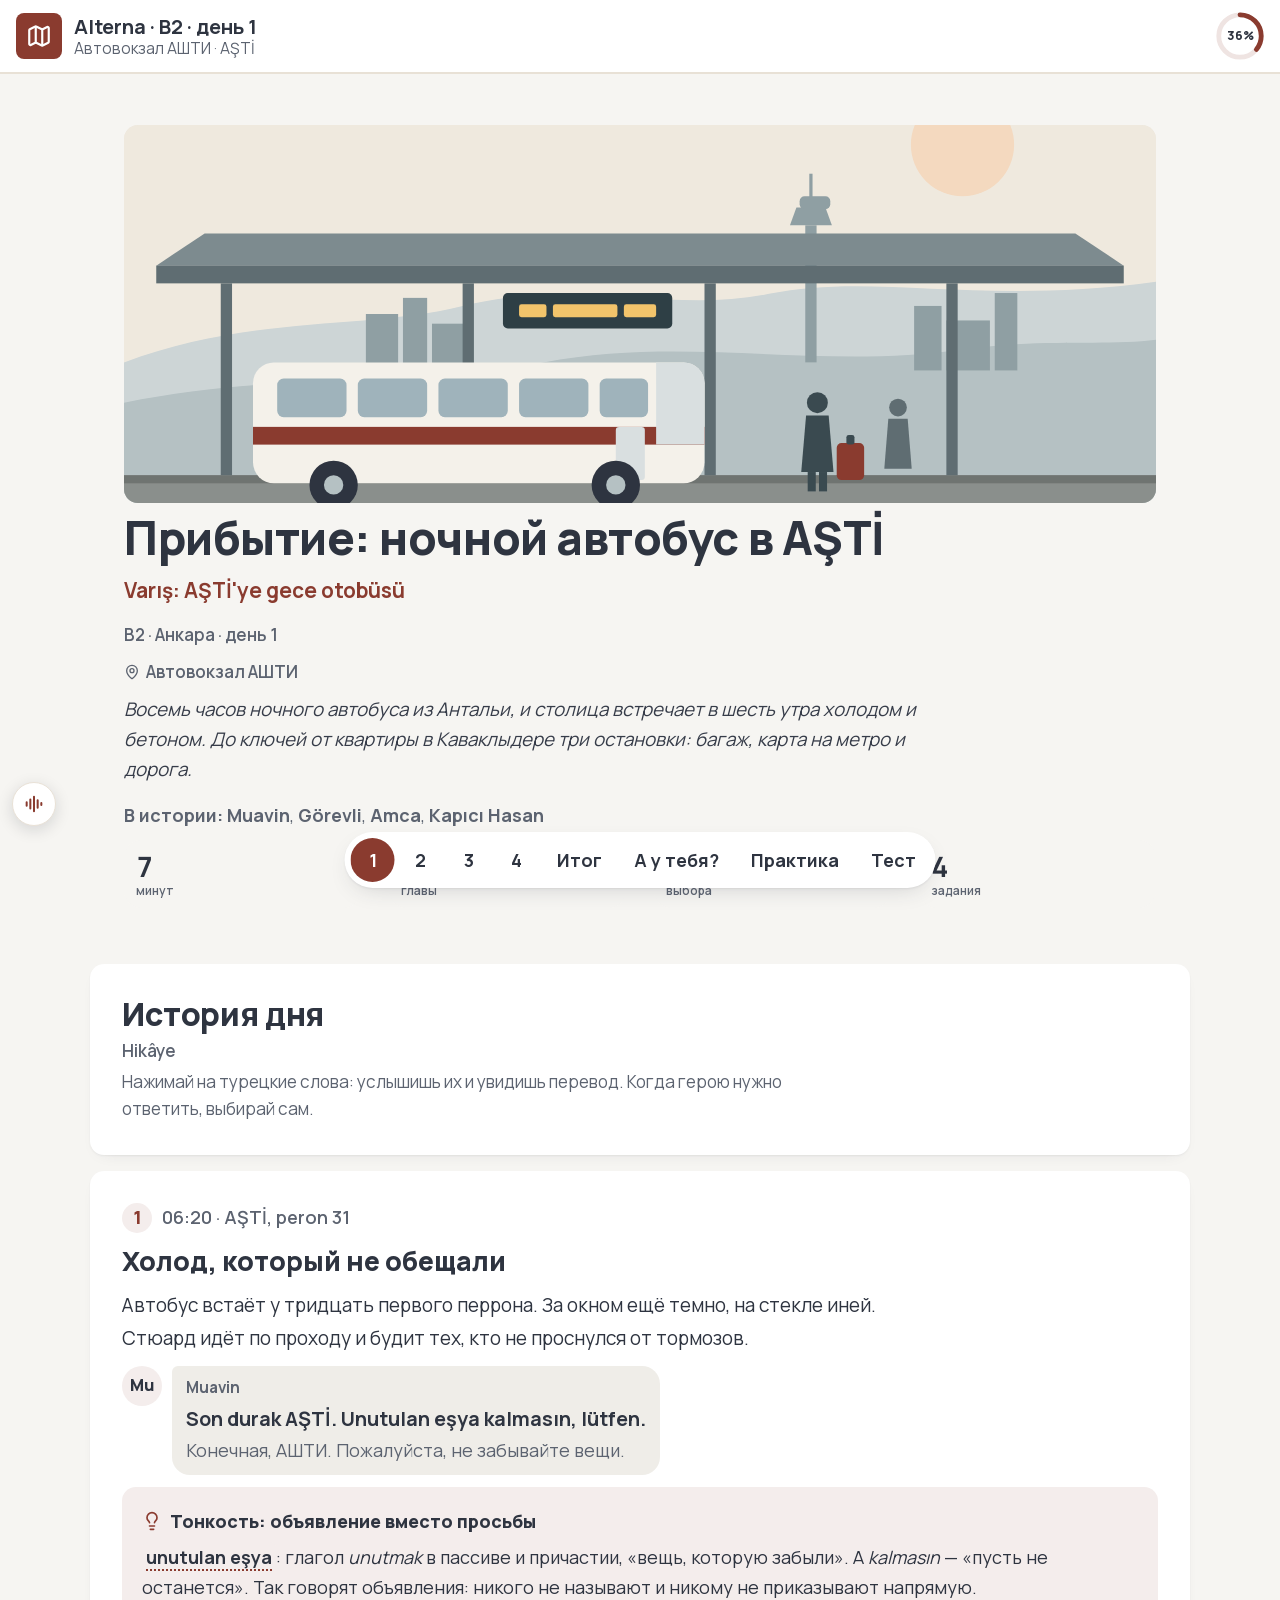
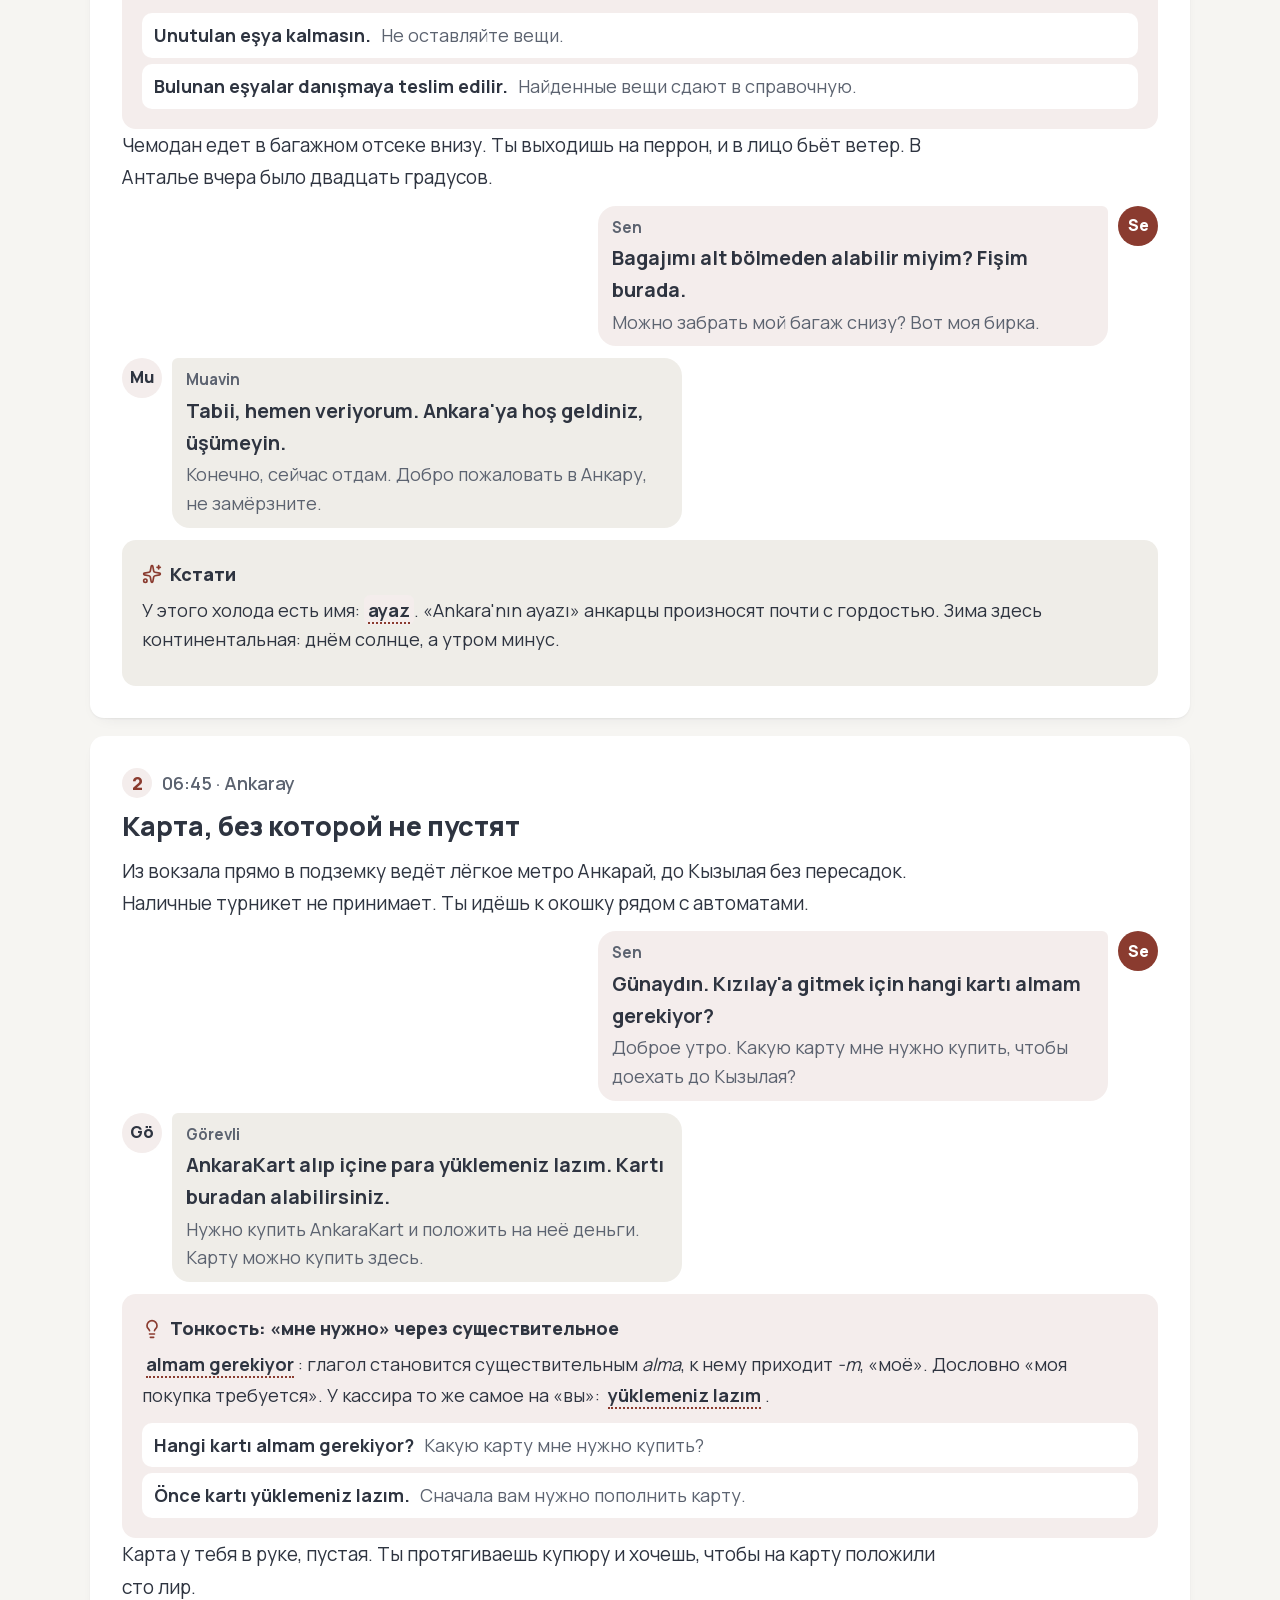
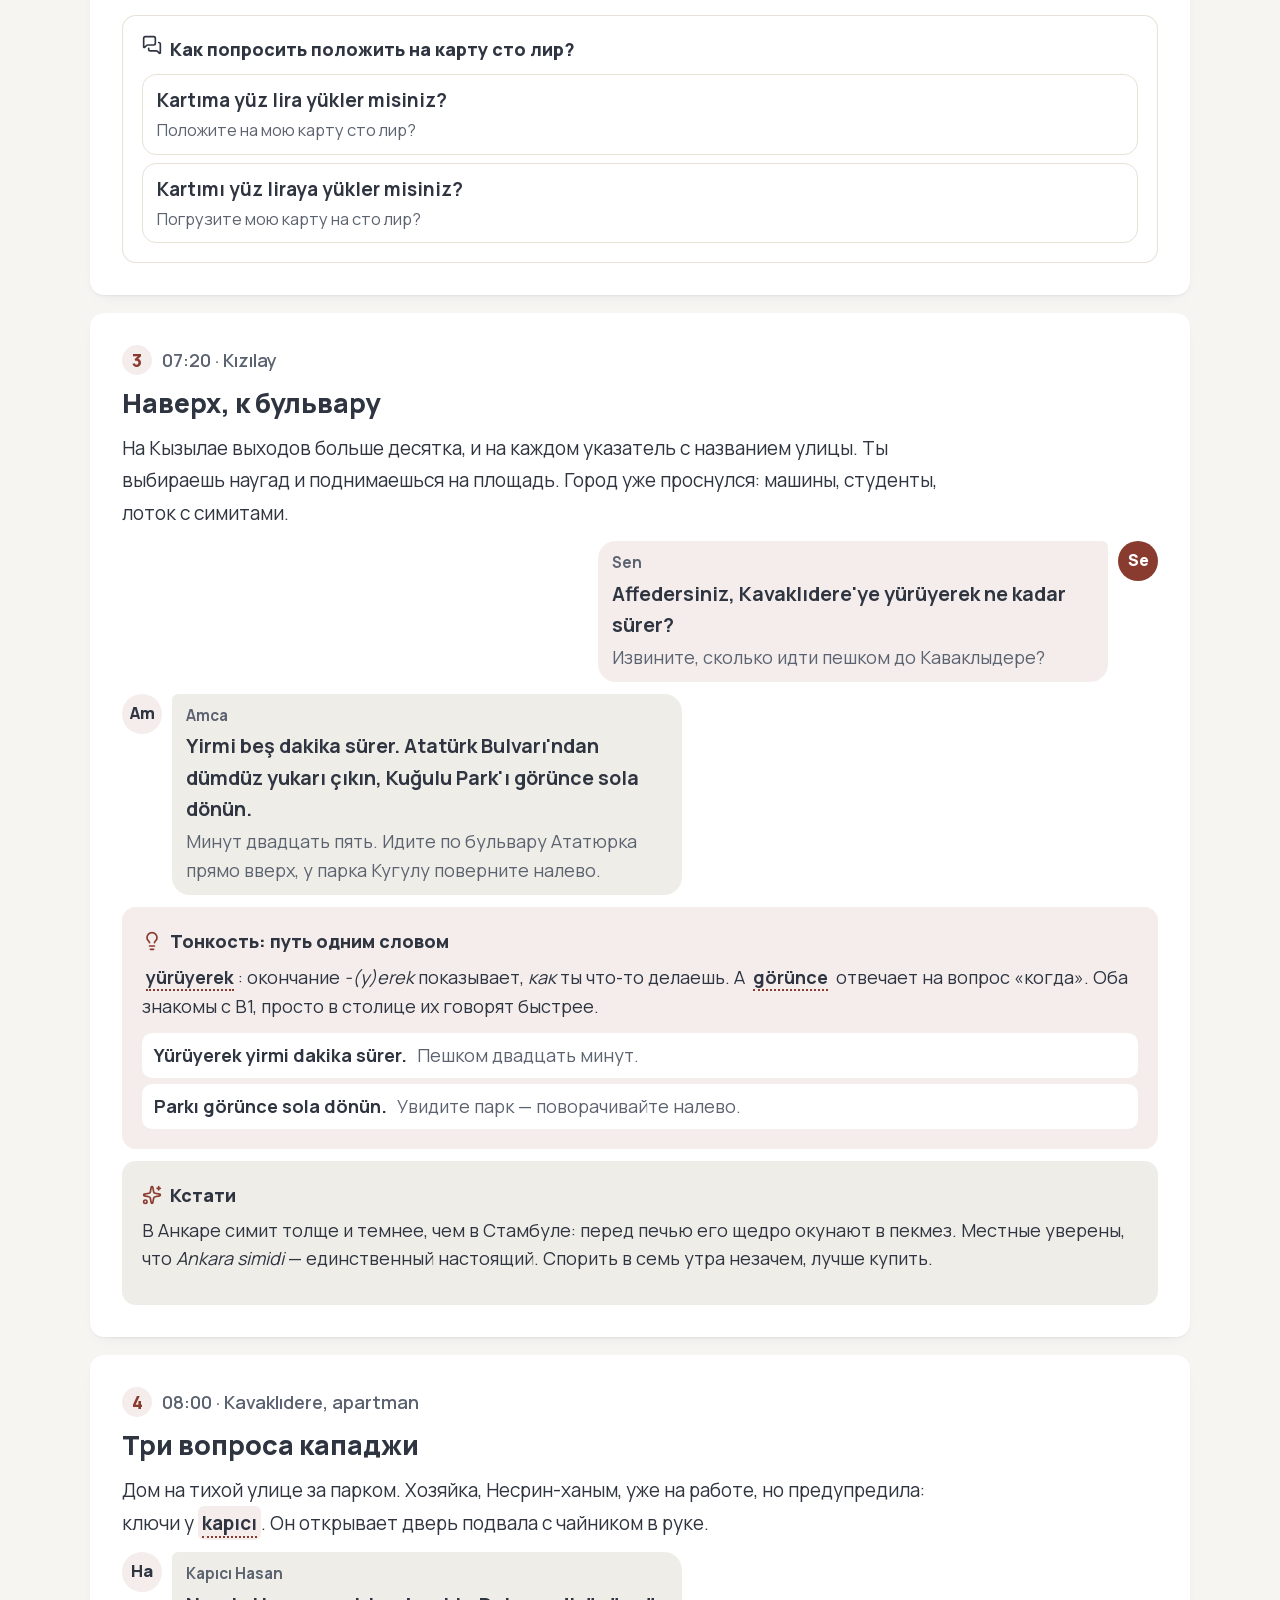
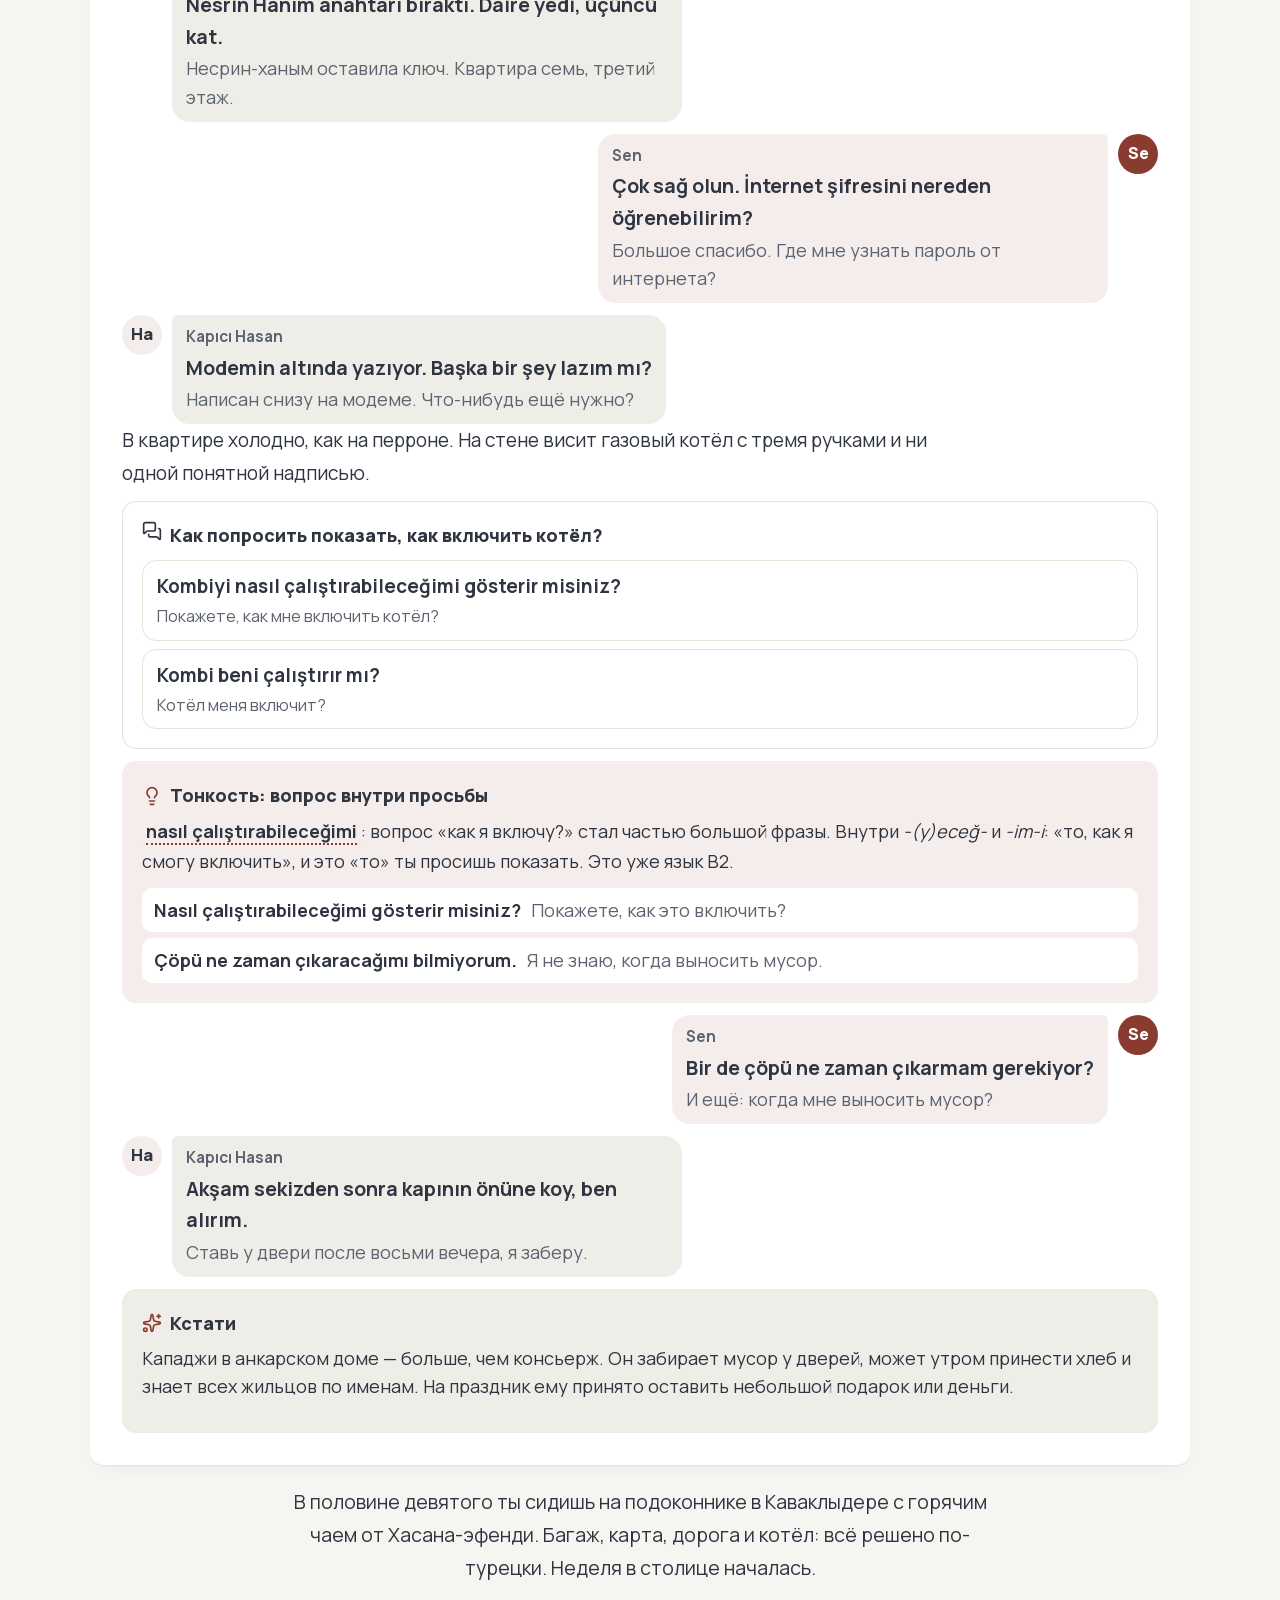
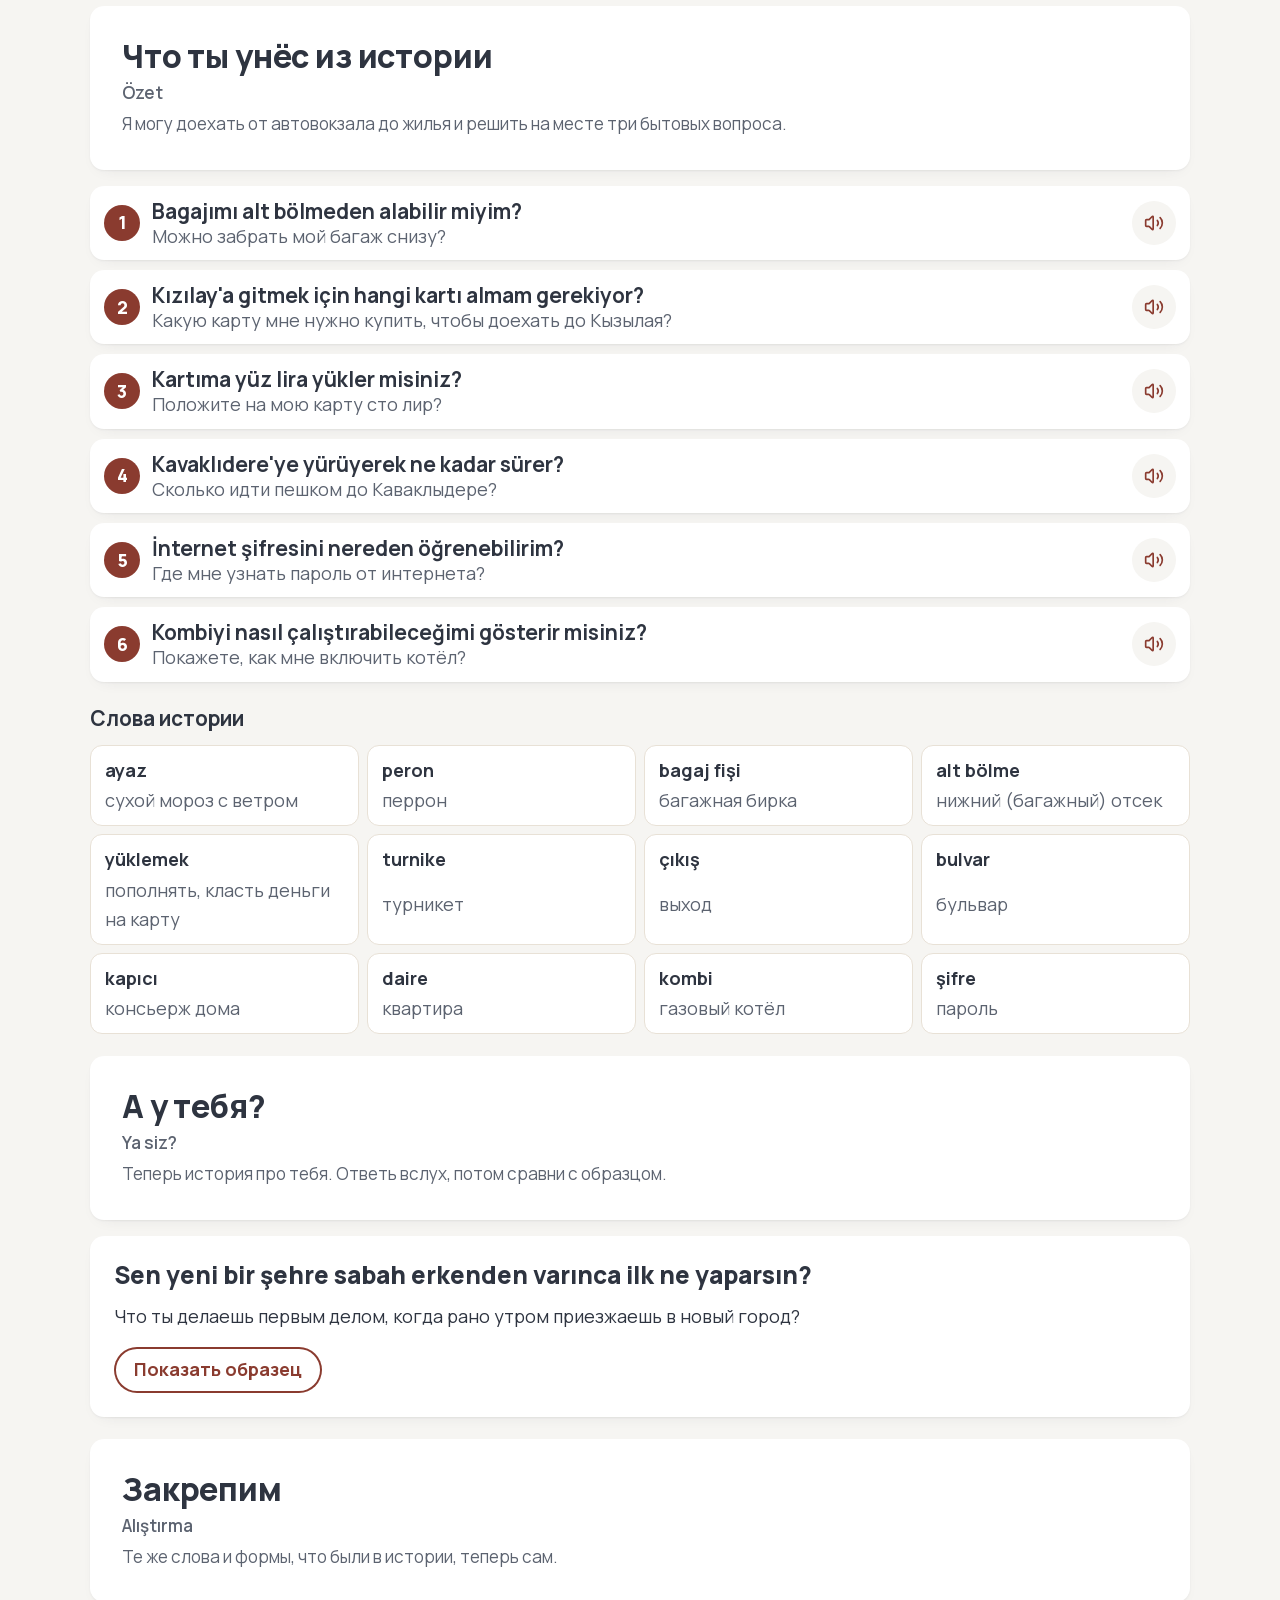
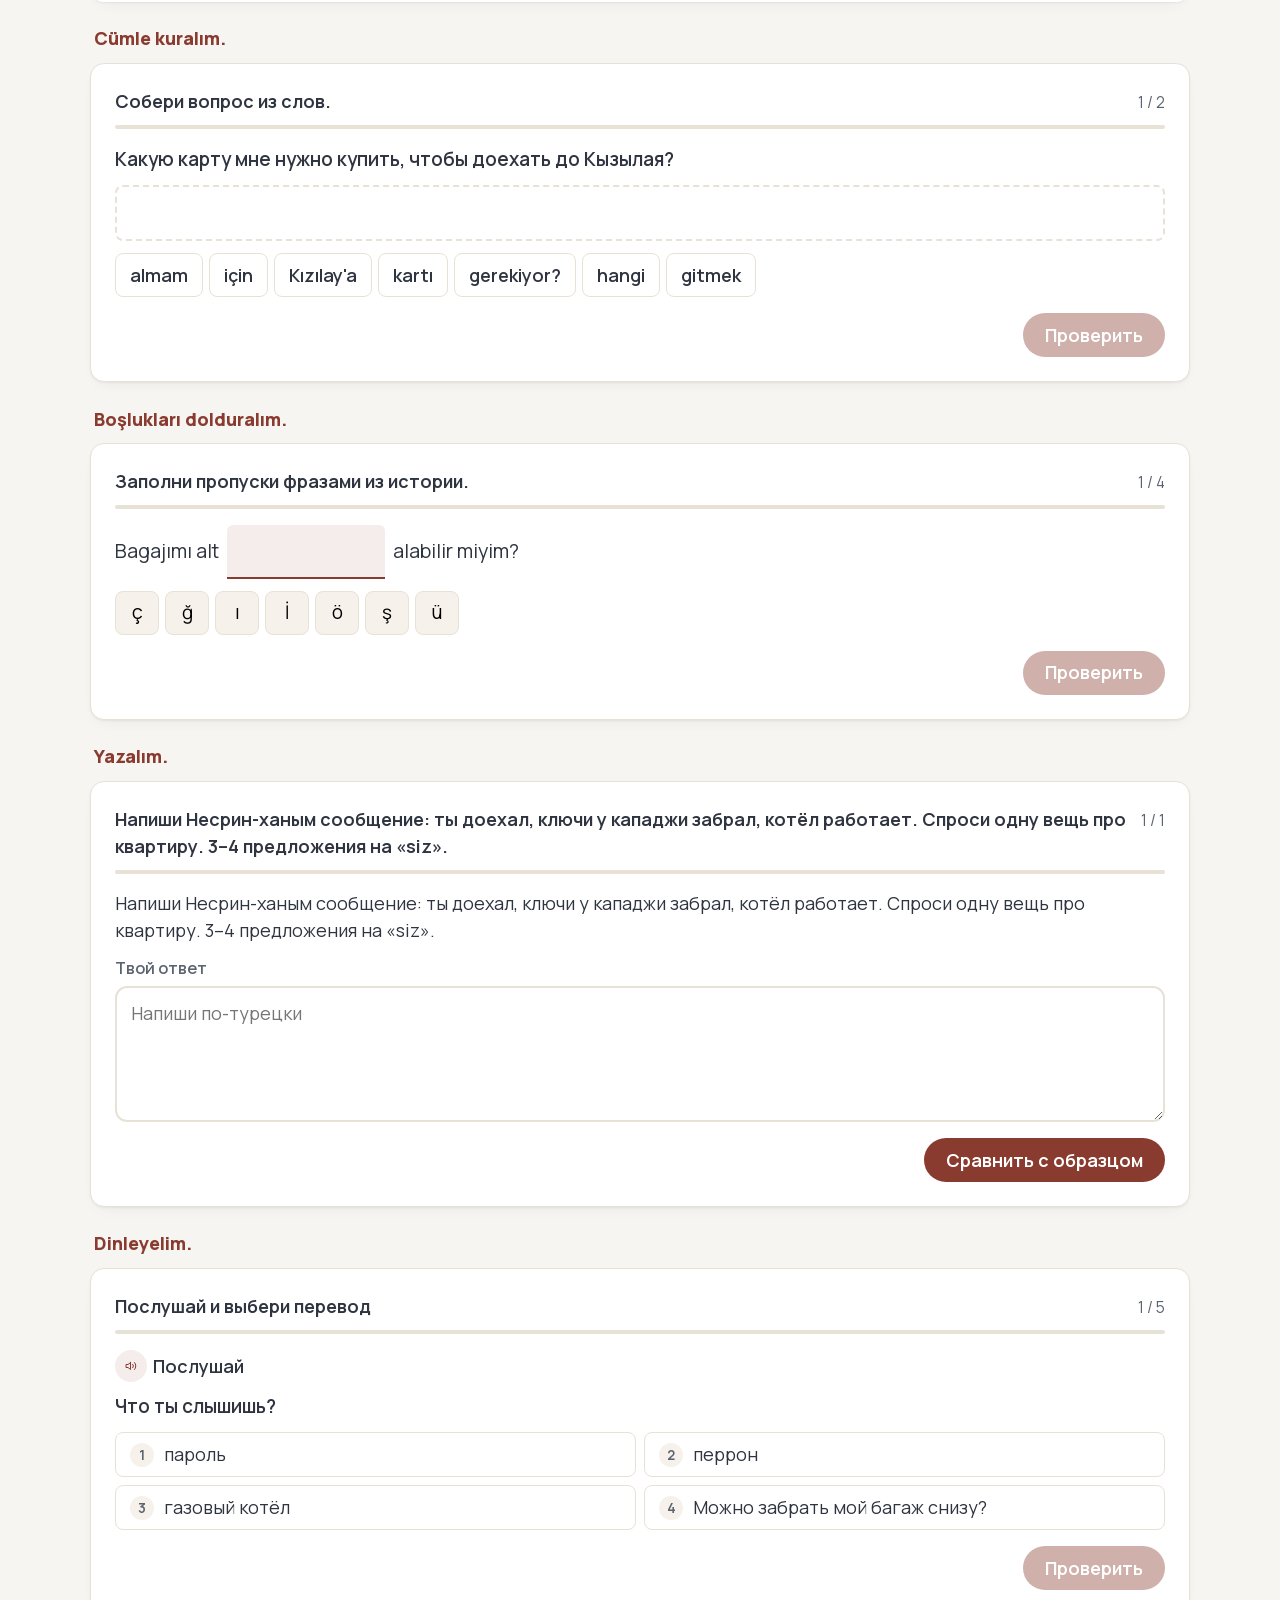
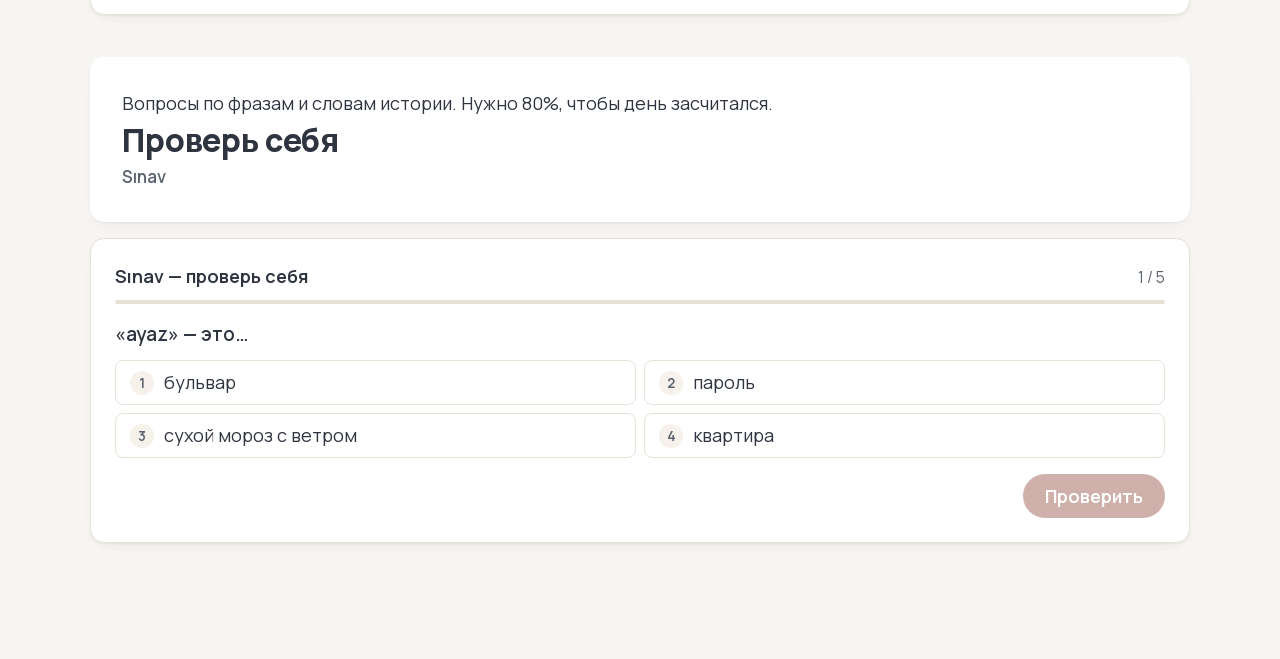
==== d.b2.01/index.html @ 82227396 "Add alterna-b2-01-asti" ====
<!doctype html>
<html lang="ru">
<head>
<meta charset="utf-8">
<meta name="viewport" content="width=device-width, initial-scale=1, viewport-fit=cover">
<meta name="color-scheme" content="light">
<meta name="alterna:topic" content="d.b2.01">
<meta name="alterna:version" content="1">
<meta name="alterna:lesson" content="1">
<meta name="alterna:kind" content="day">
<title>День 1. Прибытие: ночной автобус в AŞTİ</title>
<link rel="stylesheet" href="../kit/v1/kit.css">
<link rel="stylesheet" href="../kit/v1/lexicon.css">
<link rel="stylesheet" href="../kit/v1/day.css">
<link rel="stylesheet" href="../kit/v1/story.css">
<link rel="stylesheet" href="../kit/v1/lexicon-fonts.css">
<link rel="stylesheet" href="media/design.css">
</head>
<body class="lx dy st" data-city="ankara" data-lessons="1" data-design="b2-asti">
<!-- Собрано tools/build.mjs из src/days/d.b2.01.json. Руками не править. -->
<header class="lx-app">
  <span class="lx-app__logo"><span class="lx-app__ico"><svg aria-hidden="true" xmlns="http://www.w3.org/2000/svg" viewBox="0 0 24 24" fill="none" stroke="currentColor" stroke-width="2" stroke-linecap="round" stroke-linejoin="round" > <path d="M14.106 5.553a2 2 0 0 0 1.788 0l3.659-1.83A1 1 0 0 1 21 4.619v12.764a1 1 0 0 1-.553.894l-4.553 2.277a2 2 0 0 1-1.788 0l-4.212-2.106a2 2 0 0 0-1.788 0l-3.659 1.83A1 1 0 0 1 3 19.381V6.618a1 1 0 0 1 .553-.894l4.553-2.277a2 2 0 0 1 1.788 0z" /> <path d="M15 5.764v15" /> <path d="M9 3.236v15" /> </svg></span></span>
  <div class="lx-app__t"><b>Alterna · B2 · день 1</b><small>Автовокзал АШТИ · <span lang="tr">AŞTİ</span></small></div>
  
  <div class="lx-app__prog" title="Пройдено разделов урока"><svg class="lx-ring lx-app__ring" viewBox="0 0 36 36" aria-hidden="true"><circle class="lx-ring__bg" cx="18" cy="18" r="15.9155"/><circle class="lx-ring__fg" cx="18" cy="18" r="15.9155" pathLength="100" stroke-dasharray="0 100"/><text x="18" y="21" text-anchor="middle">0%</text></svg></div>
</header>
<main>
  <section data-section="intro" data-words="42" class="lx-hero">
      <div class="lx-scene" aria-hidden="true" data-ui><svg viewBox="0 0 1280 720" preserveAspectRatio="xMidYMid slice" width="100%" height="100%" focusable="false" xmlns="http://www.w3.org/2000/svg">
  <rect width="1280" height="720" fill="#efe9de"/>
  <circle cx="1040" cy="150" r="64" fill="#f4d9bf"/>
  <path d="M0 420 C160 360 300 380 420 350 C560 315 680 360 800 335 C930 308 1060 350 1280 320 V720 H0Z" fill="#cdd5d6"/>
  <path d="M0 470 C200 430 360 452 520 420 C700 386 860 430 1040 404 C1140 390 1220 400 1280 392 V720 H0Z" fill="#b5c1c3"/>
  <g fill="#8f9fa3">
    <rect x="845" y="250" width="14" height="170"/>
    <path d="M826 250 h52 l-8 -22 h-36z"/>
    <rect x="838" y="214" width="38" height="16" rx="6"/>
    <rect x="850" y="186" width="4" height="30"/>
    <rect x="300" y="360" width="40" height="70"/><rect x="346" y="340" width="30" height="90"/>
    <rect x="382" y="372" width="46" height="58"/><rect x="980" y="350" width="34" height="80"/>
    <rect x="1020" y="368" width="54" height="62"/><rect x="1080" y="334" width="28" height="96"/>
  </g>
  <rect x="0" y="560" width="1280" height="160" fill="#8a8f8c"/>
  <rect x="0" y="560" width="1280" height="10" fill="#6f7471"/>
  <g fill="#e8e2d6">
    <rect x="80" y="630" width="120" height="8"/><rect x="300" y="630" width="120" height="8"/>
    <rect x="520" y="630" width="120" height="8"/><rect x="740" y="630" width="120" height="8"/>
    <rect x="960" y="630" width="120" height="8"/><rect x="1180" y="630" width="120" height="8"/>
  </g>
  <path d="M40 300 H1240 L1180 260 H100Z" fill="#7d8b8f"/>
  <rect x="40" y="300" width="1200" height="22" fill="#5f6d72"/>
  <g fill="#5f6d72">
    <rect x="120" y="322" width="14" height="238"/><rect x="420" y="322" width="14" height="238"/>
    <rect x="720" y="322" width="14" height="238"/><rect x="1020" y="322" width="14" height="238"/>
  </g>
  <rect x="470" y="334" width="210" height="44" rx="6" fill="#2e3f45"/>
  <g fill="#f2c46b"><rect x="490" y="348" width="34" height="16" rx="3"/><rect x="532" y="348" width="80" height="16" rx="3"/><rect x="620" y="348" width="40" height="16" rx="3"/></g>
  <g>
    <rect x="160" y="420" width="560" height="150" rx="26" fill="#f4f1ea"/>
    <rect x="160" y="500" width="560" height="22" fill="#8a3b2f"/>
    <path d="M660 420 h34 a26 26 0 0 1 26 26 v76 h-60z" fill="#d9dfe0"/>
    <g fill="#9fb3bb"><rect x="190" y="440" width="86" height="48" rx="8"/><rect x="290" y="440" width="86" height="48" rx="8"/><rect x="390" y="440" width="86" height="48" rx="8"/><rect x="490" y="440" width="86" height="48" rx="8"/><rect x="590" y="440" width="60" height="48" rx="8"/></g>
    <rect x="610" y="500" width="36" height="66" rx="4" fill="#d9dfe0"/>
    <circle cx="260" cy="572" r="30" fill="#2e3440"/><circle cx="260" cy="572" r="12" fill="#b5c1c3"/>
    <circle cx="610" cy="572" r="30" fill="#2e3440"/><circle cx="610" cy="572" r="12" fill="#b5c1c3"/>
  </g>
  <g fill="#3a4a50">
    <circle cx="860" cy="470" r="13"/><path d="M846 486 h28 l6 70 h-40z"/><rect x="848" y="556" width="10" height="24"/><rect x="862" y="556" width="10" height="24"/>
    <rect x="884" y="520" width="34" height="46" rx="6" fill="#8a3b2f"/><rect x="896" y="510" width="10" height="12" rx="3"/>
    <circle cx="960" cy="476" r="11" fill="#5f6d72"/><path d="M948 490 h24 l5 62 h-34z" fill="#5f6d72"/>
  </g>
</svg></div>
      <p class="lx-tag">B2 · Анкара · день 1</p>
      <h1>Прибытие: ночной автобус в AŞTİ</h1>
      <p class="lx-hero__tr" lang="tr">Varış: AŞTİ'ye gece otobüsü</p>
      <p class="lx-hero__meta"><span class="lx-hero__pin"><svg aria-hidden="true" xmlns="http://www.w3.org/2000/svg" viewBox="0 0 24 24" fill="none" stroke="currentColor" stroke-width="2" stroke-linecap="round" stroke-linejoin="round" > <path d="M20 10c0 4.993-5.539 10.193-7.399 11.799a1 1 0 0 1-1.202 0C9.539 20.193 4 14.993 4 10a8 8 0 0 1 16 0" /> <circle cx="12" cy="10" r="3" /> </svg></span><span>Автовокзал АШТИ</span></p>
      <p class="lx-hero__intro st-hook">Восемь часов ночного автобуса из Антальи, и столица встречает в шесть утра холодом и бетоном. До ключей от квартиры в Каваклыдере три остановки: багаж, карта на метро и дорога.</p>
      <p class="st-cast"><span>В истории:</span> <b lang="tr">Muavin</b>, <b lang="tr">Görevli</b>, <b lang="tr">Amca</b>, <b lang="tr">Kapıcı Hasan</b></p>
      <ul class="lx-stats" data-ui>
        <li><b>7</b><span>минут</span></li><li><b>4</b><span>главы</span></li><li><b>2</b><span>выбора</span></li><li><b>4</b><span>задания</span></li>
      </ul>
  </section>

  <nav class="st-toc" data-scrollbar aria-label="Разделы урока">
    <ol class="st-toc__l">
      <li><a href="#ch-1" data-toc="ch-1" aria-label="Глава 1: Холод, который не обещали">1</a></li><li><a href="#ch-2" data-toc="ch-2" aria-label="Глава 2: Карта, без которой не пустят">2</a></li><li><a href="#ch-3" data-toc="ch-3" aria-label="Глава 3: Наверх, к бульвару">3</a></li><li><a href="#ch-4" data-toc="ch-4" aria-label="Глава 4: Три вопроса кападжи">4</a></li>
      <li><a href="#p-ozet" data-toc="p-ozet">Итог</a></li><li><a href="#p-yasiz" data-toc="p-yasiz">А у тебя?</a></li><li><a href="#p-practice" data-toc="p-practice">Практика</a></li><li><a href="#p-check" data-toc="p-check">Тест</a></li>
    </ol>
    <span class="st-toc__bar" aria-hidden="true"></span>
  </nav>

  <section data-section="hikaye" data-words="455" id="p-hikaye" class="st-sec">
      <div class="lx-ph st-head">
        <p class="lx-kicker"><span class="lx-kicker__ico"><svg aria-hidden="true" xmlns="http://www.w3.org/2000/svg" viewBox="0 0 24 24" fill="none" stroke="currentColor" stroke-width="2" stroke-linecap="round" stroke-linejoin="round" > <path d="M12 5v16" /> <path d="M16 13h2" /> <path d="M16 9h2" /> <path d="M20.001 19A2 2 0 0022 17V5a2 2 0 00-1.999-2L16 3.002A5 5 0 0012 5a5 5 0 00-4-2H4a2 2 0 00-2 2v12a2 2 0 001.999 2H8a5 5 0 014 2 5 5 0 014-2z" /> <path d="M6 13h2" /> <path d="M6 9h2" /> </svg></span><span lang="tr">Hikâye</span></p>
        <h2>История дня</h2>
        <p class="lx-hint">Нажимай на турецкие слова: услышишь их и увидишь перевод. Когда герою нужно ответить, выбирай сам.</p>
      </div>
      <div class="st-chs">
      <article class="st-ch" id="ch-1" style="--i:0">
        <p class="st-ch__k"><span class="st-ch__n" data-ui>1</span><span class="st-ch__t">06:20 · AŞTİ, peron 31</span></p>
        <h3 class="st-ch__h">Холод, который не обещали</h3>
        <p class="st-p">Автобус встаёт у тридцать первого перрона. За окном ещё темно, на стекле иней. Стюард идёт по проходу и будит тех, кто не проснулся от тормозов.</p>
        <div class="st-b"><span class="st-b__ava" aria-hidden="true" data-ui>Mu</span><div class="st-b__body"><span class="st-b__who" lang="tr">Muavin</span><p class="st-b__tr" lang="tr" data-say="Son durak AŞTİ. Unutulan eşya kalmasın, lütfen.">Son durak AŞTİ. Unutulan eşya kalmasın, lütfen.</p><p class="st-b__ru">Конечная, АШТИ. Пожалуйста, не забывайте вещи.</p></div></div>
        <div class="st-note" role="note"><p class="st-note__h"><span class="st-note__ico"><svg aria-hidden="true" xmlns="http://www.w3.org/2000/svg" viewBox="0 0 24 24" fill="none" stroke="currentColor" stroke-width="2" stroke-linecap="round" stroke-linejoin="round" > <path d="M15 14c.2-1 .7-1.7 1.5-2.5 1-.9 1.5-2.2 1.5-3.5A6 6 0 0 0 6 8c0 1 .2 2.2 1.5 3.5.7.7 1.3 1.5 1.5 2.5" /> <path d="M9 18h6" /> <path d="M10 22h4" /> </svg></span><span>Тонкость: объявление вместо просьбы</span></p><p><button type="button" class="st-w" data-say="unutulan eşya" aria-expanded="false"><span lang="tr">unutulan eşya</span><span class="st-w__ru">забытая вещь</span></button>: глагол <em>unutmak</em> в пассиве и причастии, «вещь, которую забыли». А <em>kalmasın</em> — «пусть не останется». Так говорят объявления: никого не называют и никому не приказывают напрямую.</p><ul class="st-note__ex"><li><b lang="tr" data-say="Unutulan eşya kalmasın.">Unutulan eşya kalmasın.</b><span>Не оставляйте вещи.</span></li><li><b lang="tr" data-say="Bulunan eşyalar danışmaya teslim edilir.">Bulunan eşyalar danışmaya teslim edilir.</b><span>Найденные вещи сдают в справочную.</span></li></ul></div>
        <p class="st-p">Чемодан едет в багажном отсеке внизу. Ты выходишь на перрон, и в лицо бьёт ветер. В Анталье вчера было двадцать градусов.</p>
        <div class="st-b st-b--me"><span class="st-b__ava" aria-hidden="true" data-ui>Se</span><div class="st-b__body"><span class="st-b__who" lang="tr">Sen</span><p class="st-b__tr" lang="tr" data-say="Bagajımı alt bölmeden alabilir miyim? Fişim burada.">Bagajımı alt bölmeden alabilir miyim? Fişim burada.</p><p class="st-b__ru">Можно забрать мой багаж снизу? Вот моя бирка.</p></div></div>
        <div class="st-b"><span class="st-b__ava" aria-hidden="true" data-ui>Mu</span><div class="st-b__body"><span class="st-b__who" lang="tr">Muavin</span><p class="st-b__tr" lang="tr" data-say="Tabii, hemen veriyorum. Ankara'ya hoş geldiniz, üşümeyin.">Tabii, hemen veriyorum. Ankara'ya hoş geldiniz, üşümeyin.</p><p class="st-b__ru">Конечно, сейчас отдам. Добро пожаловать в Анкару, не замёрзните.</p></div></div>
        <div class="st-quirk" role="note"><p class="st-quirk__h"><span class="st-quirk__ico"><svg aria-hidden="true" xmlns="http://www.w3.org/2000/svg" viewBox="0 0 24 24" fill="none" stroke="currentColor" stroke-width="2" stroke-linecap="round" stroke-linejoin="round" > <path d="M11.017 2.814a1 1 0 0 1 1.966 0l1.051 5.558a2 2 0 0 0 1.594 1.594l5.558 1.051a1 1 0 0 1 0 1.966l-5.558 1.051a2 2 0 0 0-1.594 1.594l-1.051 5.558a1 1 0 0 1-1.966 0l-1.051-5.558a2 2 0 0 0-1.594-1.594l-5.558-1.051a1 1 0 0 1 0-1.966l5.558-1.051a2 2 0 0 0 1.594-1.594z" /> <path d="M20 2v4" /> <path d="M22 4h-4" /> <circle cx="4" cy="20" r="2" /> </svg></span><span>Кстати</span></p><p>У этого холода есть имя: <button type="button" class="st-w" data-say="ayaz" aria-expanded="false"><span lang="tr">ayaz</span><span class="st-w__ru">сухой мороз с ветром</span></button>. «Ankara'nın ayazı» анкарцы произносят почти с гордостью. Зима здесь континентальная: днём солнце, а утром минус.</p></div>
      </article>
      <article class="st-ch" id="ch-2" style="--i:1">
        <p class="st-ch__k"><span class="st-ch__n" data-ui>2</span><span class="st-ch__t">06:45 · Ankaray</span></p>
        <h3 class="st-ch__h">Карта, без которой не пустят</h3>
        <p class="st-p">Из вокзала прямо в подземку ведёт лёгкое метро Анкарай, до Кызылая без пересадок. Наличные турникет не принимает. Ты идёшь к окошку рядом с автоматами.</p>
        <div class="st-b st-b--me"><span class="st-b__ava" aria-hidden="true" data-ui>Se</span><div class="st-b__body"><span class="st-b__who" lang="tr">Sen</span><p class="st-b__tr" lang="tr" data-say="Günaydın. Kızılay'a gitmek için hangi kartı almam gerekiyor?">Günaydın. Kızılay'a gitmek için hangi kartı almam gerekiyor?</p><p class="st-b__ru">Доброе утро. Какую карту мне нужно купить, чтобы доехать до Кызылая?</p></div></div>
        <div class="st-b"><span class="st-b__ava" aria-hidden="true" data-ui>Gö</span><div class="st-b__body"><span class="st-b__who" lang="tr">Görevli</span><p class="st-b__tr" lang="tr" data-say="AnkaraKart alıp içine para yüklemeniz lazım. Kartı buradan alabilirsiniz.">AnkaraKart alıp içine para yüklemeniz lazım. Kartı buradan alabilirsiniz.</p><p class="st-b__ru">Нужно купить AnkaraKart и положить на неё деньги. Карту можно купить здесь.</p></div></div>
        <div class="st-note" role="note"><p class="st-note__h"><span class="st-note__ico"><svg aria-hidden="true" xmlns="http://www.w3.org/2000/svg" viewBox="0 0 24 24" fill="none" stroke="currentColor" stroke-width="2" stroke-linecap="round" stroke-linejoin="round" > <path d="M15 14c.2-1 .7-1.7 1.5-2.5 1-.9 1.5-2.2 1.5-3.5A6 6 0 0 0 6 8c0 1 .2 2.2 1.5 3.5.7.7 1.3 1.5 1.5 2.5" /> <path d="M9 18h6" /> <path d="M10 22h4" /> </svg></span><span>Тонкость: «мне нужно» через существительное</span></p><p><button type="button" class="st-w" data-say="almam gerekiyor" aria-expanded="false"><span lang="tr">almam gerekiyor</span><span class="st-w__ru">мне нужно купить</span></button>: глагол становится существительным <em>alma</em>, к нему приходит <em>-m</em>, «моё». Дословно «моя покупка требуется». У кассира то же самое на «вы»: <button type="button" class="st-w" data-say="yüklemeniz lazım" aria-expanded="false"><span lang="tr">yüklemeniz lazım</span><span class="st-w__ru">вам нужно пополнить</span></button>.</p><ul class="st-note__ex"><li><b lang="tr" data-say="Hangi kartı almam gerekiyor?">Hangi kartı almam gerekiyor?</b><span>Какую карту мне нужно купить?</span></li><li><b lang="tr" data-say="Önce kartı yüklemeniz lazım.">Önce kartı yüklemeniz lazım.</b><span>Сначала вам нужно пополнить карту.</span></li></ul></div>
        <p class="st-p">Карта у тебя в руке, пустая. Ты протягиваешь купюру и хочешь, чтобы на карту положили сто лир.</p>
        <div class="st-choice" data-choice="ch2-6">
          <p class="st-choice__q"><span class="st-choice__ico"><svg aria-hidden="true" xmlns="http://www.w3.org/2000/svg" viewBox="0 0 24 24" fill="none" stroke="currentColor" stroke-width="2" stroke-linecap="round" stroke-linejoin="round" > <path d="M16 10a2 2 0 0 1-2 2H6.828a2 2 0 0 0-1.414.586l-2.202 2.202A.71.71 0 0 1 2 14.286V4a2 2 0 0 1 2-2h10a2 2 0 0 1 2 2z" /> <path d="M20 9a2 2 0 0 1 2 2v10.286a.71.71 0 0 1-1.212.502l-2.202-2.202A2 2 0 0 0 17.172 19H10a2 2 0 0 1-2-2v-1" /> </svg></span><span>Как попросить положить на карту сто лир?</span></p>
          <div class="st-choice__opts" data-ui><button type="button" class="st-opt" data-ok="true" data-then="Кассир кивает, пищит терминал. «Yüklendi, iyi yolculuklar». Деньги идут «на карту»: дательный падеж, «kartıma»." data-say="Kartıma yüz lira yükler misiniz?"><b lang="tr">Kartıma yüz lira yükler misiniz?</b><span>Положите на мою карту сто лир?</span></button><button type="button" class="st-opt" data-ok="false" data-then="Кассир поднимает бровь: грузить карту куда? «Kartımı» — «карту» как груз. Пополняют «karta»: «kartıma yüz lira yüklemek»." data-say="Kartımı yüz liraya yükler misiniz?"><b lang="tr">Kartımı yüz liraya yükler misiniz?</b><span>Погрузите мою карту на сто лир?</span></button></div>
          <p class="st-choice__then" aria-live="polite" hidden></p>
        </div>
      </article>
      <article class="st-ch" id="ch-3" style="--i:2">
        <p class="st-ch__k"><span class="st-ch__n" data-ui>3</span><span class="st-ch__t">07:20 · Kızılay</span></p>
        <h3 class="st-ch__h">Наверх, к бульвару</h3>
        <p class="st-p">На Кызылае выходов больше десятка, и на каждом указатель с названием улицы. Ты выбираешь наугад и поднимаешься на площадь. Город уже проснулся: машины, студенты, лоток с симитами.</p>
        <div class="st-b st-b--me"><span class="st-b__ava" aria-hidden="true" data-ui>Se</span><div class="st-b__body"><span class="st-b__who" lang="tr">Sen</span><p class="st-b__tr" lang="tr" data-say="Affedersiniz, Kavaklıdere'ye yürüyerek ne kadar sürer?">Affedersiniz, Kavaklıdere'ye yürüyerek ne kadar sürer?</p><p class="st-b__ru">Извините, сколько идти пешком до Каваклыдере?</p></div></div>
        <div class="st-b"><span class="st-b__ava" aria-hidden="true" data-ui>Am</span><div class="st-b__body"><span class="st-b__who" lang="tr">Amca</span><p class="st-b__tr" lang="tr" data-say="Yirmi beş dakika sürer. Atatürk Bulvarı'ndan dümdüz yukarı çıkın, Kuğulu Park'ı görünce sola dönün.">Yirmi beş dakika sürer. Atatürk Bulvarı'ndan dümdüz yukarı çıkın, Kuğulu Park'ı görünce sola dönün.</p><p class="st-b__ru">Минут двадцать пять. Идите по бульвару Ататюрка прямо вверх, у парка Кугулу поверните налево.</p></div></div>
        <div class="st-note" role="note"><p class="st-note__h"><span class="st-note__ico"><svg aria-hidden="true" xmlns="http://www.w3.org/2000/svg" viewBox="0 0 24 24" fill="none" stroke="currentColor" stroke-width="2" stroke-linecap="round" stroke-linejoin="round" > <path d="M15 14c.2-1 .7-1.7 1.5-2.5 1-.9 1.5-2.2 1.5-3.5A6 6 0 0 0 6 8c0 1 .2 2.2 1.5 3.5.7.7 1.3 1.5 1.5 2.5" /> <path d="M9 18h6" /> <path d="M10 22h4" /> </svg></span><span>Тонкость: путь одним словом</span></p><p><button type="button" class="st-w" data-say="yürüyerek" aria-expanded="false"><span lang="tr">yürüyerek</span><span class="st-w__ru">пешком</span></button>: окончание <em>-(y)erek</em> показывает, <em>как</em> ты что-то делаешь. А <button type="button" class="st-w" data-say="görünce" aria-expanded="false"><span lang="tr">görünce</span><span class="st-w__ru">как увидите</span></button> отвечает на вопрос «когда». Оба знакомы с B1, просто в столице их говорят быстрее.</p><ul class="st-note__ex"><li><b lang="tr" data-say="Yürüyerek yirmi dakika sürer.">Yürüyerek yirmi dakika sürer.</b><span>Пешком двадцать минут.</span></li><li><b lang="tr" data-say="Parkı görünce sola dönün.">Parkı görünce sola dönün.</b><span>Увидите парк — поворачивайте налево.</span></li></ul></div>
        <div class="st-quirk" role="note"><p class="st-quirk__h"><span class="st-quirk__ico"><svg aria-hidden="true" xmlns="http://www.w3.org/2000/svg" viewBox="0 0 24 24" fill="none" stroke="currentColor" stroke-width="2" stroke-linecap="round" stroke-linejoin="round" > <path d="M11.017 2.814a1 1 0 0 1 1.966 0l1.051 5.558a2 2 0 0 0 1.594 1.594l5.558 1.051a1 1 0 0 1 0 1.966l-5.558 1.051a2 2 0 0 0-1.594 1.594l-1.051 5.558a1 1 0 0 1-1.966 0l-1.051-5.558a2 2 0 0 0-1.594-1.594l-5.558-1.051a1 1 0 0 1 0-1.966l5.558-1.051a2 2 0 0 0 1.594-1.594z" /> <path d="M20 2v4" /> <path d="M22 4h-4" /> <circle cx="4" cy="20" r="2" /> </svg></span><span>Кстати</span></p><p>В Анкаре симит толще и темнее, чем в Стамбуле: перед печью его щедро окунают в пекмез. Местные уверены, что <em>Ankara simidi</em> — единственный настоящий. Спорить в семь утра незачем, лучше купить.</p></div>
      </article>
      <article class="st-ch" id="ch-4" style="--i:3">
        <p class="st-ch__k"><span class="st-ch__n" data-ui>4</span><span class="st-ch__t">08:00 · Kavaklıdere, apartman</span></p>
        <h3 class="st-ch__h">Три вопроса кападжи</h3>
        <p class="st-p">Дом на тихой улице за парком. Хозяйка, Несрин-ханым, уже на работе, но предупредила: ключи у <button type="button" class="st-w" data-say="kapıcı" aria-expanded="false"><span lang="tr">kapıcı</span><span class="st-w__ru">консьерж дома</span></button>. Он открывает дверь подвала с чайником в руке.</p>
        <div class="st-b"><span class="st-b__ava" aria-hidden="true" data-ui>Ha</span><div class="st-b__body"><span class="st-b__who" lang="tr">Kapıcı Hasan</span><p class="st-b__tr" lang="tr" data-say="Nesrin Hanım anahtarı bıraktı. Daire yedi, üçüncü kat.">Nesrin Hanım anahtarı bıraktı. Daire yedi, üçüncü kat.</p><p class="st-b__ru">Несрин-ханым оставила ключ. Квартира семь, третий этаж.</p></div></div>
        <div class="st-b st-b--me"><span class="st-b__ava" aria-hidden="true" data-ui>Se</span><div class="st-b__body"><span class="st-b__who" lang="tr">Sen</span><p class="st-b__tr" lang="tr" data-say="Çok sağ olun. İnternet şifresini nereden öğrenebilirim?">Çok sağ olun. İnternet şifresini nereden öğrenebilirim?</p><p class="st-b__ru">Большое спасибо. Где мне узнать пароль от интернета?</p></div></div>
        <div class="st-b"><span class="st-b__ava" aria-hidden="true" data-ui>Ha</span><div class="st-b__body"><span class="st-b__who" lang="tr">Kapıcı Hasan</span><p class="st-b__tr" lang="tr" data-say="Modemin altında yazıyor. Başka bir şey lazım mı?">Modemin altında yazıyor. Başka bir şey lazım mı?</p><p class="st-b__ru">Написан снизу на модеме. Что-нибудь ещё нужно?</p></div></div>
        <p class="st-p">В квартире холодно, как на перроне. На стене висит газовый котёл с тремя ручками и ни одной понятной надписью.</p>
        <div class="st-choice" data-choice="ch4-6">
          <p class="st-choice__q"><span class="st-choice__ico"><svg aria-hidden="true" xmlns="http://www.w3.org/2000/svg" viewBox="0 0 24 24" fill="none" stroke="currentColor" stroke-width="2" stroke-linecap="round" stroke-linejoin="round" > <path d="M16 10a2 2 0 0 1-2 2H6.828a2 2 0 0 0-1.414.586l-2.202 2.202A.71.71 0 0 1 2 14.286V4a2 2 0 0 1 2-2h10a2 2 0 0 1 2 2z" /> <path d="M20 9a2 2 0 0 1 2 2v10.286a.71.71 0 0 1-1.212.502l-2.202-2.202A2 2 0 0 0 17.172 19H10a2 2 0 0 1-2-2v-1" /> </svg></span><span>Как попросить показать, как включить котёл?</span></p>
          <div class="st-choice__opts" data-ui><button type="button" class="st-opt" data-ok="true" data-then="«Gel, göstereyim». Хасан-эфенди поднимается с тобой, крутит правую ручку, и котёл гудит. Через десять минут батареи тёплые." data-say="Kombiyi nasıl çalıştırabileceğimi gösterir misiniz?"><b lang="tr">Kombiyi nasıl çalıştırabileceğimi gösterir misiniz?</b><span>Покажете, как мне включить котёл?</span></button><button type="button" class="st-opt" data-ok="false" data-then="Хасан-эфенди смеётся: «Kombi seni değil, sen kombiyi çalıştıracaksın». Не котёл тебя включает, а ты его. Включаешь «что»: «kombiyi çalıştırmak»." data-say="Kombi beni çalıştırır mı?"><b lang="tr">Kombi beni çalıştırır mı?</b><span>Котёл меня включит?</span></button></div>
          <p class="st-choice__then" aria-live="polite" hidden></p>
        </div>
        <div class="st-note" role="note"><p class="st-note__h"><span class="st-note__ico"><svg aria-hidden="true" xmlns="http://www.w3.org/2000/svg" viewBox="0 0 24 24" fill="none" stroke="currentColor" stroke-width="2" stroke-linecap="round" stroke-linejoin="round" > <path d="M15 14c.2-1 .7-1.7 1.5-2.5 1-.9 1.5-2.2 1.5-3.5A6 6 0 0 0 6 8c0 1 .2 2.2 1.5 3.5.7.7 1.3 1.5 1.5 2.5" /> <path d="M9 18h6" /> <path d="M10 22h4" /> </svg></span><span>Тонкость: вопрос внутри просьбы</span></p><p><button type="button" class="st-w" data-say="nasıl çalıştırabileceğimi" aria-expanded="false"><span lang="tr">nasıl çalıştırabileceğimi</span><span class="st-w__ru">как я могу включить</span></button>: вопрос «как я включу?» стал частью большой фразы. Внутри <em>-(y)eceğ-</em> и <em>-im-i</em>: «то, как я смогу включить», и это «то» ты просишь показать. Это уже язык B2.</p><ul class="st-note__ex"><li><b lang="tr" data-say="Nasıl çalıştırabileceğimi gösterir misiniz?">Nasıl çalıştırabileceğimi gösterir misiniz?</b><span>Покажете, как это включить?</span></li><li><b lang="tr" data-say="Çöpü ne zaman çıkaracağımı bilmiyorum.">Çöpü ne zaman çıkaracağımı bilmiyorum.</b><span>Я не знаю, когда выносить мусор.</span></li></ul></div>
        <div class="st-b st-b--me"><span class="st-b__ava" aria-hidden="true" data-ui>Se</span><div class="st-b__body"><span class="st-b__who" lang="tr">Sen</span><p class="st-b__tr" lang="tr" data-say="Bir de çöpü ne zaman çıkarmam gerekiyor?">Bir de çöpü ne zaman çıkarmam gerekiyor?</p><p class="st-b__ru">И ещё: когда мне выносить мусор?</p></div></div>
        <div class="st-b"><span class="st-b__ava" aria-hidden="true" data-ui>Ha</span><div class="st-b__body"><span class="st-b__who" lang="tr">Kapıcı Hasan</span><p class="st-b__tr" lang="tr" data-say="Akşam sekizden sonra kapının önüne koy, ben alırım.">Akşam sekizden sonra kapının önüne koy, ben alırım.</p><p class="st-b__ru">Ставь у двери после восьми вечера, я заберу.</p></div></div>
        <div class="st-quirk" role="note"><p class="st-quirk__h"><span class="st-quirk__ico"><svg aria-hidden="true" xmlns="http://www.w3.org/2000/svg" viewBox="0 0 24 24" fill="none" stroke="currentColor" stroke-width="2" stroke-linecap="round" stroke-linejoin="round" > <path d="M11.017 2.814a1 1 0 0 1 1.966 0l1.051 5.558a2 2 0 0 0 1.594 1.594l5.558 1.051a1 1 0 0 1 0 1.966l-5.558 1.051a2 2 0 0 0-1.594 1.594l-1.051 5.558a1 1 0 0 1-1.966 0l-1.051-5.558a2 2 0 0 0-1.594-1.594l-5.558-1.051a1 1 0 0 1 0-1.966l5.558-1.051a2 2 0 0 0 1.594-1.594z" /> <path d="M20 2v4" /> <path d="M22 4h-4" /> <circle cx="4" cy="20" r="2" /> </svg></span><span>Кстати</span></p><p>Кападжи в анкарском доме — больше, чем консьерж. Он забирает мусор у дверей, может утром принести хлеб и знает всех жильцов по именам. На праздник ему принято оставить небольшой подарок или деньги.</p></div>
      </article>
      </div>
      <p class="st-end">В половине девятого ты сидишь на подоконнике в Каваклыдере с горячим чаем от Хасана-эфенди. Багаж, карта, дорога и котёл: всё решено по-турецки. Неделя в столице началась.</p>
  </section>

  <section data-section="ozet" data-words="105" id="p-ozet" class="st-sec">
      <div class="lx-ph">
        <p class="lx-kicker"><span class="lx-kicker__ico"><svg aria-hidden="true" xmlns="http://www.w3.org/2000/svg" viewBox="0 0 24 24" fill="none" stroke="currentColor" stroke-width="2" stroke-linecap="round" stroke-linejoin="round" > <path d="M13.4 2H6a2 2 0 0 0-2 2v16a2 2 0 0 0 2 2h12a2 2 0 0 0 2-2v-7.4" /> <path d="M2 6h4" /> <path d="M2 10h4" /> <path d="M2 14h4" /> <path d="M2 18h4" /> <path d="M21.378 5.626a1 1 0 1 0-3.004-3.004l-5.01 5.012a2 2 0 0 0-.506.854l-.837 2.87a.5.5 0 0 0 .62.62l2.87-.837a2 2 0 0 0 .854-.506z" /> </svg></span><span lang="tr">Özet</span></p>
        <h2>Что ты унёс из истории</h2>
        <p class="lx-hint">Я могу доехать от автовокзала до жилья и решить на месте три бытовых вопроса.</p>
      </div>
      <ol class="dy-goal">
        <li class="dy-goal__i" style="--i:0"><span class="dy-goal__n" data-ui>1</span><span class="dy-goal__w"><b lang="tr" data-say="Bagajımı alt bölmeden alabilir miyim?">Bagajımı alt bölmeden alabilir miyim?</b><span>Можно забрать мой багаж снизу?</span></span><button type="button" class="lx-say" data-say="Bagajımı alt bölmeden alabilir miyim?" aria-label="Послушать" data-ui><span class="lx-say__ico"><svg aria-hidden="true" xmlns="http://www.w3.org/2000/svg" viewBox="0 0 24 24" fill="none" stroke="currentColor" stroke-width="2" stroke-linecap="round" stroke-linejoin="round" > <path d="M11 4.702a.705.705 0 0 0-1.203-.498L6.413 7.587A1.4 1.4 0 0 1 5.416 8H3a1 1 0 0 0-1 1v6a1 1 0 0 0 1 1h2.416a1.4 1.4 0 0 1 .997.413l3.383 3.384A.705.705 0 0 0 11 19.298z" /> <path d="M16 9a5 5 0 0 1 0 6" /> <path d="M19.364 18.364a9 9 0 0 0 0-12.728" /> </svg></span></button></li>
        <li class="dy-goal__i" style="--i:1"><span class="dy-goal__n" data-ui>2</span><span class="dy-goal__w"><b lang="tr" data-say="Kızılay'a gitmek için hangi kartı almam gerekiyor?">Kızılay'a gitmek için hangi kartı almam gerekiyor?</b><span>Какую карту мне нужно купить, чтобы доехать до Кызылая?</span></span><button type="button" class="lx-say" data-say="Kızılay'a gitmek için hangi kartı almam gerekiyor?" aria-label="Послушать" data-ui><span class="lx-say__ico"><svg aria-hidden="true" xmlns="http://www.w3.org/2000/svg" viewBox="0 0 24 24" fill="none" stroke="currentColor" stroke-width="2" stroke-linecap="round" stroke-linejoin="round" > <path d="M11 4.702a.705.705 0 0 0-1.203-.498L6.413 7.587A1.4 1.4 0 0 1 5.416 8H3a1 1 0 0 0-1 1v6a1 1 0 0 0 1 1h2.416a1.4 1.4 0 0 1 .997.413l3.383 3.384A.705.705 0 0 0 11 19.298z" /> <path d="M16 9a5 5 0 0 1 0 6" /> <path d="M19.364 18.364a9 9 0 0 0 0-12.728" /> </svg></span></button></li>
        <li class="dy-goal__i" style="--i:2"><span class="dy-goal__n" data-ui>3</span><span class="dy-goal__w"><b lang="tr" data-say="Kartıma yüz lira yükler misiniz?">Kartıma yüz lira yükler misiniz?</b><span>Положите на мою карту сто лир?</span></span><button type="button" class="lx-say" data-say="Kartıma yüz lira yükler misiniz?" aria-label="Послушать" data-ui><span class="lx-say__ico"><svg aria-hidden="true" xmlns="http://www.w3.org/2000/svg" viewBox="0 0 24 24" fill="none" stroke="currentColor" stroke-width="2" stroke-linecap="round" stroke-linejoin="round" > <path d="M11 4.702a.705.705 0 0 0-1.203-.498L6.413 7.587A1.4 1.4 0 0 1 5.416 8H3a1 1 0 0 0-1 1v6a1 1 0 0 0 1 1h2.416a1.4 1.4 0 0 1 .997.413l3.383 3.384A.705.705 0 0 0 11 19.298z" /> <path d="M16 9a5 5 0 0 1 0 6" /> <path d="M19.364 18.364a9 9 0 0 0 0-12.728" /> </svg></span></button></li>
        <li class="dy-goal__i" style="--i:3"><span class="dy-goal__n" data-ui>4</span><span class="dy-goal__w"><b lang="tr" data-say="Kavaklıdere'ye yürüyerek ne kadar sürer?">Kavaklıdere'ye yürüyerek ne kadar sürer?</b><span>Сколько идти пешком до Каваклыдере?</span></span><button type="button" class="lx-say" data-say="Kavaklıdere'ye yürüyerek ne kadar sürer?" aria-label="Послушать" data-ui><span class="lx-say__ico"><svg aria-hidden="true" xmlns="http://www.w3.org/2000/svg" viewBox="0 0 24 24" fill="none" stroke="currentColor" stroke-width="2" stroke-linecap="round" stroke-linejoin="round" > <path d="M11 4.702a.705.705 0 0 0-1.203-.498L6.413 7.587A1.4 1.4 0 0 1 5.416 8H3a1 1 0 0 0-1 1v6a1 1 0 0 0 1 1h2.416a1.4 1.4 0 0 1 .997.413l3.383 3.384A.705.705 0 0 0 11 19.298z" /> <path d="M16 9a5 5 0 0 1 0 6" /> <path d="M19.364 18.364a9 9 0 0 0 0-12.728" /> </svg></span></button></li>
        <li class="dy-goal__i" style="--i:4"><span class="dy-goal__n" data-ui>5</span><span class="dy-goal__w"><b lang="tr" data-say="İnternet şifresini nereden öğrenebilirim?">İnternet şifresini nereden öğrenebilirim?</b><span>Где мне узнать пароль от интернета?</span></span><button type="button" class="lx-say" data-say="İnternet şifresini nereden öğrenebilirim?" aria-label="Послушать" data-ui><span class="lx-say__ico"><svg aria-hidden="true" xmlns="http://www.w3.org/2000/svg" viewBox="0 0 24 24" fill="none" stroke="currentColor" stroke-width="2" stroke-linecap="round" stroke-linejoin="round" > <path d="M11 4.702a.705.705 0 0 0-1.203-.498L6.413 7.587A1.4 1.4 0 0 1 5.416 8H3a1 1 0 0 0-1 1v6a1 1 0 0 0 1 1h2.416a1.4 1.4 0 0 1 .997.413l3.383 3.384A.705.705 0 0 0 11 19.298z" /> <path d="M16 9a5 5 0 0 1 0 6" /> <path d="M19.364 18.364a9 9 0 0 0 0-12.728" /> </svg></span></button></li>
        <li class="dy-goal__i" style="--i:5"><span class="dy-goal__n" data-ui>6</span><span class="dy-goal__w"><b lang="tr" data-say="Kombiyi nasıl çalıştırabileceğimi gösterir misiniz?">Kombiyi nasıl çalıştırabileceğimi gösterir misiniz?</b><span>Покажете, как мне включить котёл?</span></span><button type="button" class="lx-say" data-say="Kombiyi nasıl çalıştırabileceğimi gösterir misiniz?" aria-label="Послушать" data-ui><span class="lx-say__ico"><svg aria-hidden="true" xmlns="http://www.w3.org/2000/svg" viewBox="0 0 24 24" fill="none" stroke="currentColor" stroke-width="2" stroke-linecap="round" stroke-linejoin="round" > <path d="M11 4.702a.705.705 0 0 0-1.203-.498L6.413 7.587A1.4 1.4 0 0 1 5.416 8H3a1 1 0 0 0-1 1v6a1 1 0 0 0 1 1h2.416a1.4 1.4 0 0 1 .997.413l3.383 3.384A.705.705 0 0 0 11 19.298z" /> <path d="M16 9a5 5 0 0 1 0 6" /> <path d="M19.364 18.364a9 9 0 0 0 0-12.728" /> </svg></span></button></li>
      </ol>
      <h3 class="st-sub">Слова истории</h3>
      <ul class="st-words">
        <li><b lang="tr" data-say="ayaz">ayaz</b><span>сухой мороз с ветром</span></li>
        <li><b lang="tr" data-say="peron">peron</b><span>перрон</span></li>
        <li><b lang="tr" data-say="bagaj fişi">bagaj fişi</b><span>багажная бирка</span></li>
        <li><b lang="tr" data-say="alt bölme">alt bölme</b><span>нижний (багажный) отсек</span></li>
        <li><b lang="tr" data-say="yüklemek">yüklemek</b><span>пополнять, класть деньги на карту</span></li>
        <li><b lang="tr" data-say="turnike">turnike</b><span>турникет</span></li>
        <li><b lang="tr" data-say="çıkış">çıkış</b><span>выход</span></li>
        <li><b lang="tr" data-say="bulvar">bulvar</b><span>бульвар</span></li>
        <li><b lang="tr" data-say="kapıcı">kapıcı</b><span>консьерж дома</span></li>
        <li><b lang="tr" data-say="daire">daire</b><span>квартира</span></li>
        <li><b lang="tr" data-say="kombi">kombi</b><span>газовый котёл</span></li>
        <li><b lang="tr" data-say="şifre">şifre</b><span>пароль</span></li>
      </ul>
  </section>

  <section data-section="yasiz" data-words="35" id="p-yasiz" class="st-sec">
      <div class="lx-ph">
        <p class="lx-kicker"><span class="lx-kicker__ico"><svg aria-hidden="true" xmlns="http://www.w3.org/2000/svg" viewBox="0 0 24 24" fill="none" stroke="currentColor" stroke-width="2" stroke-linecap="round" stroke-linejoin="round" > <circle cx="12" cy="8" r="5" /> <path d="M20 21a8 8 0 0 0-16 0" /> </svg></span><span lang="tr">Ya siz?</span></p>
        <h2>А у тебя?</h2>
        <p class="lx-hint">Теперь история про тебя. Ответь вслух, потом сравни с образцом.</p>
      </div>
      <div class="dy-you">
        <p class="dy-you__q" lang="tr" data-say="Sen yeni bir şehre sabah erkenden varınca ilk ne yaparsın?">Sen yeni bir şehre sabah erkenden varınca ilk ne yaparsın?</p>
        <p>Что ты делаешь первым делом, когда рано утром приезжаешь в новый город?</p>
        <button type="button" class="lx-btn lx-btn--ghost dy-you__btn" data-reveal aria-expanded="false">Показать образец</button>
        <p class="dy-you__model" lang="tr" data-say="Önce bir yerde çay içip ısınırım, sonra ulaşım kartı alır ve yolu sorarım." hidden>Önce bir yerde çay içip ısınırım, sonra ulaşım kartı alır ve yolu sorarım.</p>
      </div>
  </section>

  <section data-section="practice" data-words="12" id="p-practice" class="st-sec">
      <div class="lx-ph">
        <p class="lx-kicker"><span class="lx-kicker__ico"><svg aria-hidden="true" xmlns="http://www.w3.org/2000/svg" viewBox="0 0 24 24" fill="none" stroke="currentColor" stroke-width="2" stroke-linecap="round" stroke-linejoin="round" > <path d="M17.596 12.768a2 2 0 1 0 2.829-2.829l-1.768-1.767a2 2 0 0 0 2.828-2.829l-2.828-2.828a2 2 0 0 0-2.829 2.828l-1.767-1.768a2 2 0 1 0-2.829 2.829z" /> <path d="m2.5 21.5 1.4-1.4" /> <path d="m20.1 3.9 1.4-1.4" /> <path d="M5.343 21.485a2 2 0 1 0 2.829-2.828l1.767 1.768a2 2 0 1 0 2.829-2.829l-6.364-6.364a2 2 0 1 0-2.829 2.829l1.768 1.767a2 2 0 0 0-2.828 2.829z" /> <path d="m9.6 14.4 4.8-4.8" /> </svg></span><span lang="tr">Alıştırma</span></p>
        <h2>Закрепим</h2>
        <p class="lx-hint">Те же слова и формы, что были в истории, теперь сам.</p>
      </div>
      <div class="dy-task" data-kit="build"><p class="dy-rubric" lang="tr">Cümle kuralım.</p><a-exercise ref="d.b2.01.ex1"></a-exercise></div>
      <div class="dy-task" data-kit="gap"><p class="dy-rubric" lang="tr">Boşlukları dolduralım.</p><a-exercise ref="d.b2.01.ex2"></a-exercise></div>
      <div class="dy-task" data-kit="write"><p class="dy-rubric" lang="tr">Yazalım.</p><a-exercise ref="d.b2.01.ex3" data-free></a-exercise></div>
      <div class="dy-task" data-kit="dinle"><p class="dy-rubric" lang="tr">Dinleyelim.</p><a-exercise ref="d.b2.01.ex4"></a-exercise></div>
  </section>

  <section data-section="check" data-words="13" id="p-check" class="st-sec">
      <div class="lx-ph">
        <p class="lx-kicker"><span class="lx-kicker__ico"><svg aria-hidden="true" xmlns="http://www.w3.org/2000/svg" viewBox="0 0 24 24" fill="none" stroke="currentColor" stroke-width="2" stroke-linecap="round" stroke-linejoin="round" > <path d="M21.801 10A10 10 0 1 1 17 3.335" /> <path d="m9 11 3 3L22 4" /> </svg></span><span lang="tr">Sınav</span></p>
        <h2>Проверь себя</h2>
        <p>Вопросы по фразам и словам истории. Нужно 80%, чтобы день засчитался.</p>
      </div>
      <a-quiz ref="d.b2.01.check1"></a-quiz>
      
  </section>
</main>

<template data-achievement data-title="День 1 пройден" data-text="Прибытие: ночной автобус в AŞTİ. Я могу организовать прибытие и первое размещение готовыми фразами.">
  <svg class="lx-stamp" viewBox="0 0 160 160" aria-hidden="true">
    <defs><path id="lx-ring" d="M80 80m-57 0a57 57 0 1 1 114 0a57 57 0 1 1-114 0"/></defs>
    <circle cx="80" cy="80" r="74" fill="var(--lx-paper)" stroke="var(--lx-accent)" stroke-width="5"/>
    <circle cx="80" cy="80" r="45" fill="none" stroke="var(--lx-accent)" stroke-width="1.5" stroke-dasharray="3 4"/>
    <text font-size="12.5" font-weight="800" letter-spacing="2.6" fill="var(--lx-accent)"><textPath href="#lx-ring">ANKARA · B2 · ANKARA · B2 · </textPath></text>
    <text class="lx-stamp__n" x="80" y="88" text-anchor="middle" font-size="38" font-weight="900" fill="var(--lx-accent)">1</text>
    <text x="80" y="106" text-anchor="middle" font-size="11" font-weight="800" letter-spacing="2" fill="var(--lx-ink)">GÜN</text>
  </svg>
</template>

<script src="../kit/v1/gsap.min.js"></script>
<script type="module" src="../kit/v1/kit.js"></script>
<script src="../kit/v1/tracker.js" defer></script>
<script src="../kit/v1/day.js" defer></script>
<script src="../kit/v1/story.js" defer></script>
</body>
</html>
---- kit/v1/kit.css ----
/* Alterna kit v1 — базовые токены и стили компонентов.
   Гайд переопределяет переменные --ak-* под свой дизайн, компоненты подстраиваются сами. */
:root {
  --ak-bg: #ffffff;
  --ak-surface: #f5f7fa;
  --ak-ink: #0e1522;
  --ak-muted: #5f6878;
  --ak-line: #e3e7ee;
  --ak-accent: #1f5ae0;
  --ak-accent-ink: #ffffff;
  --ak-accent-soft: #e9f0ff;
  --ak-good: #1d9e57;
  --ak-good-soft: #e4f5eb;
  --ak-bad: #d9474d;
  --ak-bad-soft: #fdebec;
  --ak-radius: 16px;
  --ak-radius-sm: 10px;
  --ak-font: system-ui, -apple-system, 'Segoe UI', Roboto, sans-serif;
  --ak-font-display: var(--ak-font);
  --ak-text: clamp(16px, 0.95rem + 0.25vw, 18px);
  --ak-gap: clamp(12px, 2.5vw, 20px);
  --ak-tap: 44px;
}

/* ---------- озвучка и слова ---------- */
.ak-say { display: inline-flex; align-items: center; gap: .35em; font-weight: 600; }
.ak-say__btn {
  display: inline-grid; place-items: center; flex: none;
  width: 2em; height: 2em; min-width: 32px; min-height: 32px;
  border: 0; border-radius: 50%; cursor: pointer;
  background: var(--ak-accent-soft); color: var(--ak-accent);
  transition: transform .15s ease;
}
.ak-say__btn svg { width: 60%; height: 60%; fill: none; stroke: currentColor; stroke-width: 2; stroke-linecap: round; stroke-linejoin: round; }
.ak-say--on .ak-say__btn { transform: scale(1.12); background: var(--ak-accent); color: var(--ak-accent-ink); }
.ak-sayline { margin-bottom: 10px; }
.ak-word {
  display: inline-flex; flex-direction: column; gap: 2px;
  padding: 10px 14px; border: 1px solid var(--ak-line); border-radius: var(--ak-radius-sm); background: var(--ak-bg);
}
.ak-word__ru { color: var(--ak-muted); font-size: .9em; padding-left: calc(2em + .35em); }

[data-say] { cursor: pointer; }
.ak-speaking { outline: 3px solid var(--ak-accent); outline-offset: 3px; border-radius: 8px; }

/* ---------- видео ---------- */
.ak-video { display: block; max-width: 800px; margin: var(--ak-gap) auto; }
.ak-video__frame {
  position: relative; aspect-ratio: 16 / 9; width: 100%;
  border-radius: var(--ak-radius); overflow: hidden; background: #0b1626;
}
.ak-video__frame iframe, .ak-video__frame > div { position: absolute; inset: 0; width: 100%; height: 100%; border: 0; }
.ak-video__cover { position: absolute; inset: 0; border: 0; padding: 0; cursor: pointer; background: #0b1626; }
.ak-video__cover img { width: 100%; height: 100%; object-fit: cover; opacity: .85; }
.ak-video__play {
  position: absolute; left: 50%; top: 50%; translate: -50% -50%;
  width: 68px; height: 68px; border-radius: 50%; display: grid; place-items: center;
  background: var(--ak-accent); color: var(--ak-accent-ink); box-shadow: 0 8px 30px rgba(0,0,0,.35);
}
.ak-video__play svg { width: 30px; height: 30px; fill: currentColor; margin-left: 4px; }
.ak-video__meta { margin-top: 8px; font-size: .9em; color: var(--ak-muted); }
.ak-video__meta b { color: var(--ak-ink); font-weight: 600; }
.ak-video__fallback { position: absolute; inset: 0; display: grid; place-items: center; color: #fff; text-align: center; padding: 16px; }

/* ---------- упражнения ---------- */
.ak-ex {
  display: block; container-type: inline-size;
  margin: var(--ak-gap) 0; padding: clamp(16px, 4vw, 24px);
  border: 1px solid var(--ak-line); border-radius: var(--ak-radius);
  background: var(--ak-bg); color: var(--ak-ink);
  font-family: var(--ak-font); font-size: var(--ak-text); line-height: 1.5;
}
.ak-ex__head { display: flex; justify-content: space-between; gap: 12px; align-items: baseline; }
.ak-ex__title { font-weight: 650; }
.ak-ex__count { color: var(--ak-muted); font-size: .85em; white-space: nowrap; }
.ak-ex__bar { height: 4px; border-radius: 4px; background: var(--ak-line); margin: 10px 0 16px; overflow: hidden; }
.ak-ex__bar span { display: block; height: 100%; background: var(--ak-accent); transition: width .3s ease; }
.ak-ex__foot { display: flex; justify-content: flex-end; margin-top: 16px; }
.ak-prompt { margin: 0 0 12px; font-weight: 600; font-size: 1.05em; }
.ak-hint { margin: 0 0 10px; color: var(--ak-muted); }
.ak-error { color: var(--ak-bad); margin: 0; }

.ak-btn {
  min-height: var(--ak-tap); padding: 0 22px; border: 0; border-radius: 999px; cursor: pointer;
  background: var(--ak-accent); color: var(--ak-accent-ink); font: inherit; font-weight: 650;
}
.ak-btn:disabled { opacity: .4; cursor: default; }
.ak-btn--ghost { background: transparent; color: var(--ak-accent); box-shadow: inset 0 0 0 2px var(--ak-accent); }

.ak-opts { display: grid; gap: 8px; }
@container (min-width: 520px) { .ak-opts { grid-template-columns: repeat(2, minmax(0, 1fr)); } }
.ak-opts--row { display: flex; flex-wrap: wrap; gap: 6px; }
.ak-opt {
  display: flex; align-items: center; gap: 10px; text-align: left;
  min-height: var(--ak-tap); padding: 8px 14px; border-radius: var(--ak-radius-sm); cursor: pointer;
  border: 1.5px solid var(--ak-line); background: var(--ak-bg); color: var(--ak-ink); font: inherit;
}
.ak-opts--row .ak-opt { padding: 6px 14px; }
.ak-opt__n {
  display: inline-grid; place-items: center; flex: none; width: 24px; height: 24px; border-radius: 50%;
  background: var(--ak-surface); color: var(--ak-muted); font-size: .75em; font-weight: 650;
}
.ak-opts--row .ak-opt__n { display: none; }
.ak-opt[aria-pressed="true"] { border-color: var(--ak-accent); background: var(--ak-accent-soft); }

.ak-gapline { margin: 0 0 12px; font-size: 1.1em; line-height: 2.2; }
.ak-gap { margin: 0 4px; }
.ak-gap--input {
  width: 8em; min-height: 40px; padding: 4px 10px; font: inherit; font-size: max(16px, 1em);
  border: 0; border-bottom: 2px solid var(--ak-accent); background: var(--ak-accent-soft); border-radius: 6px 6px 0 0; color: var(--ak-ink);
}
.ak-gap--chip { display: inline-block; min-width: 3em; padding: 0 10px; border-bottom: 2px dashed var(--ak-accent); font-weight: 650; text-align: center; }
.ak-trkb { display: flex; flex-wrap: wrap; gap: 6px; margin-top: 10px; }
.ak-trkb__k {
  min-width: var(--ak-tap); min-height: var(--ak-tap); border-radius: var(--ak-radius-sm); cursor: pointer;
  border: 1px solid var(--ak-line); background: var(--ak-surface); font: inherit; font-size: 1.05em;
}

.ak-match { display: grid; grid-template-columns: 1fr 1fr; gap: 10px; }
.ak-match__col { display: grid; gap: 8px; align-content: start; }
.ak-match__l, .ak-match__r {
  min-height: var(--ak-tap); padding: 8px 12px; border-radius: var(--ak-radius-sm); cursor: pointer; text-align: left;
  border: 1.5px solid var(--ak-line); background: var(--ak-bg); color: var(--ak-ink); font: inherit; overflow-wrap: anywhere;
}
.ak-match__l[aria-pressed="true"] { border-color: var(--ak-accent); box-shadow: 0 0 0 3px var(--ak-accent-soft); }
[data-pair="0"] { background: #eaf0ff; border-color: #9db7f5; }
[data-pair="1"] { background: #e4f5eb; border-color: #8fd3ad; }
[data-pair="2"] { background: #fff3d9; border-color: #f0c66b; }
[data-pair="3"] { background: #efebff; border-color: #b7a6f7; }
[data-pair="4"] { background: #fdebec; border-color: #f1a7aa; }
[data-pair="5"] { background: #e6f6f6; border-color: #86cfcf; }

.ak-build__line {
  display: flex; flex-wrap: wrap; gap: 6px; min-height: 56px; padding: 8px;
  border: 2px dashed var(--ak-line); border-radius: var(--ak-radius-sm); margin-bottom: 12px;
}
.ak-build__pool { display: flex; flex-wrap: wrap; gap: 6px; }
.ak-tile {
  min-height: var(--ak-tap); padding: 6px 14px; border-radius: var(--ak-radius-sm); cursor: pointer;
  border: 1.5px solid var(--ak-line); background: var(--ak-bg); color: var(--ak-ink); font: inherit; font-weight: 600;
}
.ak-tile:disabled { opacity: .25; }
.ak-tile--in { background: var(--ak-accent-soft); border-color: var(--ak-accent); }

.ak-sort { display: grid; gap: 10px; }
.ak-sort__row { display: grid; gap: 6px; padding: 8px 10px; border-radius: var(--ak-radius-sm); background: var(--ak-surface); }
@container (min-width: 520px) { .ak-sort__row { grid-template-columns: minmax(0, 1fr) auto; align-items: center; } }
.ak-sort__word { font-weight: 650; }

.ak-hunt__line { display: flex; flex-wrap: wrap; gap: 6px; margin-bottom: 12px; }
.ak-tok {
  min-height: var(--ak-tap); padding: 4px 12px; border-radius: 8px; cursor: pointer;
  border: 1.5px solid transparent; background: var(--ak-surface); color: var(--ak-ink); font: inherit; font-size: 1.05em;
}
.ak-tok[aria-pressed="true"] { border-color: var(--ak-accent); }

.is-right { border-color: var(--ak-good) !important; background: var(--ak-good-soft) !important; }
.is-wrong { border-color: var(--ak-bad) !important; background: var(--ak-bad-soft) !important; }
.ak-feedback:empty { display: none; }
.ak-feedback { margin-top: 14px; padding: 12px 14px; border-radius: var(--ak-radius-sm); border: 1px solid transparent; }
.ak-feedback p { margin: 6px 0 0; }
.ak-result { display: grid; gap: 4px; justify-items: center; text-align: center; padding: 16px; border-radius: var(--ak-radius-sm); border: 1px solid transparent; }
.ak-result__score { font-size: 1.8em; font-family: var(--ak-font-display); }

.ak-ex button:focus-visible, .ak-ex input:focus-visible, .ak-say__btn:focus-visible, .ak-video__cover:focus-visible {
  outline: 3px solid var(--ak-accent); outline-offset: 2px;
}
@media (hover: hover) {
  .ak-opt:hover, .ak-tile:hover, .ak-tok:hover, .ak-match__l:hover, .ak-match__r:hover { border-color: var(--ak-accent); }
  .ak-btn:not(:disabled):hover { filter: brightness(1.08); }
}
/* ---------- свой скроллбар гайда: системный прячем, гайд рисует свой [data-scrollbar] ---------- */
html:has([data-scrollbar]) { scrollbar-width: none; }
html:has([data-scrollbar])::-webkit-scrollbar { display: none; }

/* ---------- выбор озвучки: левый нижний угол занят kit ---------- */
.ak-voice {
  position: fixed; z-index: 900; font-family: var(--ak-font);
  left: max(12px, env(safe-area-inset-left)); bottom: max(12px, env(safe-area-inset-bottom));
}
.ak-voice__fab {
  position: relative; display: grid; place-items: center; width: var(--ak-tap); height: var(--ak-tap);
  border: 1px solid var(--ak-line); border-radius: 50%; cursor: pointer;
  background: var(--ak-bg); color: var(--ak-accent); box-shadow: 0 4px 16px rgba(14, 21, 34, .14);
}
.ak-voice__fab svg { width: 22px; height: 22px; fill: none; stroke: currentColor; stroke-width: 2.2; stroke-linecap: round; }
.ak-voice__fab[aria-expanded="true"] { background: var(--ak-accent); color: var(--ak-accent-ink); }
.ak-voice__fab[data-slow="true"]::after {
  content: '0.7'; position: absolute; right: -6px; top: -6px; padding: 1px 5px; border-radius: 999px;
  background: var(--ak-accent); color: var(--ak-accent-ink); font: 700 10px/1.4 var(--ak-font);
}
.ak-voice__panel {
  position: absolute; left: 0; bottom: calc(100% + 10px); display: grid; gap: 12px;
  width: min(290px, calc(100vw - 24px)); padding: 14px; border-radius: var(--ak-radius);
  border: 1px solid var(--ak-line); background: var(--ak-bg); color: var(--ak-ink);
  box-shadow: 0 14px 40px rgba(14, 21, 34, .2);
}
.ak-voice__panel[hidden] { display: none; }
.ak-voice__group { display: grid; grid-template-columns: 1fr 1fr; gap: 6px; }
.ak-voice__label { grid-column: 1 / -1; font-size: 12px; font-weight: 650; letter-spacing: .06em; text-transform: uppercase; color: var(--ak-muted); }
.ak-voice__opt {
  display: grid; gap: 1px; min-height: var(--ak-tap); padding: 8px 10px; text-align: left; cursor: pointer;
  border: 1.5px solid var(--ak-line); border-radius: var(--ak-radius-sm); background: var(--ak-bg); color: var(--ak-ink); font: inherit; font-size: 15px;
}
.ak-voice__opt small { color: var(--ak-muted); font-size: 12px; }
.ak-voice__opt[aria-pressed="true"] { border-color: var(--ak-accent); background: var(--ak-accent-soft); }
@media print { .ak-voice { display: none; } }

/* ---------- ачивка: урок пройден ---------- */
.ak-achv {
  position: fixed; inset: 0; z-index: 2000; display: grid; place-items: center;
  padding: max(16px, env(safe-area-inset-top)) 16px max(16px, env(safe-area-inset-bottom));
  font-family: var(--ak-font); font-size: var(--ak-text);
}
.ak-achv__bg {
  position: absolute; inset: 0; background: color-mix(in srgb, var(--ak-ink) 55%, transparent);
  -webkit-backdrop-filter: blur(6px); backdrop-filter: blur(6px);
}
.ak-achv__fx { position: fixed; inset: 0; z-index: 2; overflow: hidden; pointer-events: none; }
.ak-achv__fx i { position: absolute; width: 9px; height: 14px; margin: -7px 0 0 -4px; border-radius: 2px; background: var(--c); }
.ak-achv__card {
  position: relative; z-index: 1; width: min(400px, 100%); max-height: calc(100dvh - 32px); overflow: auto;
  padding: 6px clamp(18px, 5vw, 28px) 22px; border-radius: 28px; text-align: center;
  background: var(--ak-bg); color: var(--ak-ink); box-shadow: 0 30px 80px rgba(0, 0, 0, .35);
}
.ak-achv__stage { position: relative; display: grid; place-items: center; height: clamp(160px, 42vw, 196px); }
.ak-achv__rays {
  position: absolute; width: 240px; max-width: 100%; aspect-ratio: 1; border-radius: 50%;
  background: repeating-conic-gradient(color-mix(in srgb, var(--ak-accent) 24%, transparent) 0 9deg, transparent 9deg 22deg);
  -webkit-mask: radial-gradient(circle, #000 28%, transparent 70%); mask: radial-gradient(circle, #000 28%, transparent 70%);
}
.ak-achv__badge { position: relative; display: grid; place-items: center; width: clamp(124px, 34vw, 150px); aspect-ratio: 1; }
.ak-achv__badge > svg, .ak-achv__badge > img { width: 100%; height: 100%; overflow: visible; }
.ak-achv__kicker { margin: 2px 0 4px; font-size: 13px; font-weight: 650; letter-spacing: .08em; text-transform: uppercase; color: var(--ak-accent); }
.ak-achv__title { margin: 0 0 8px; font-family: var(--ak-font-display); font-size: clamp(24px, 6.5vw, 30px); line-height: 1.15; text-wrap: balance; }
.ak-achv__text { margin: 0 auto 6px; max-width: 32ch; color: var(--ak-muted); }
.ak-achv__stats { display: flex; gap: 8px; margin: 16px 0 20px; }
.ak-achv__stat { flex: 1; min-width: 0; padding: 10px 4px; border-radius: var(--ak-radius-sm); background: var(--ak-surface); }
.ak-achv__stat b { display: block; font-size: 22px; line-height: 1.15; font-variant-numeric: tabular-nums; }
.ak-achv__stat span { font-size: 12px; color: var(--ak-muted); }
.ak-achv__btn { width: 100%; }

@media (prefers-reduced-motion: reduce) {
  .ak-ex__bar span, .ak-say__btn { transition: none; }
}
---- kit/v1/lexicon.css ----
/* Alterna kit v1: общий дизайн гайдов лексики: шапка, вкладки-разделы, карточки. Разметку собирает pnpm lex:build,
   цвета по городу уровня (body[data-city]). */
.lx {
  --lx-accent: #1d4ed8;
  --lx-accent-2: #e0245e;
  --lx-paper: #f3f4f7;
  --lx-card: var(--lx-surf);
  --lx-ink: #141722;
  --lx-muted: #626879;
  --lx-line: #e4e6ec;
  --lx-soft: color-mix(in srgb, var(--lx-accent) 10%, var(--lx-surf));
  --lx-tabs-bg: #e9ebf0;
  --lx-surf: #fff;
  --lx-surf2: #f7f8fa;
  --lx-on: #fff;
  --lx-r: 26px;
  --lx-shadow: 0 1px 2px rgba(20, 23, 34, .04), 0 10px 28px -14px rgba(20, 23, 34, .16);
  --ak-accent: var(--lx-accent);
  --ak-accent-soft: var(--lx-soft);
  --ak-ink: var(--lx-ink);
  --ak-muted: var(--lx-muted);
  --ak-line: var(--lx-line);
  --ak-surface: var(--lx-surf2);
  --ak-bg: var(--lx-surf);
  --ak-accent-ink: var(--lx-on);
  margin: 0; background: var(--lx-paper); color: var(--lx-ink);
  font: 400 var(--ak-text)/1.6 var(--ak-font);
  -webkit-text-size-adjust: 100%;
}
.lx[data-city="istanbul"] { --lx-accent: #1d4ed8; --lx-accent-2: #e0245e; }
.lx[data-city="izmir"] { --lx-accent: #0f766e; --lx-accent-2: #ea7c0c; }
.lx[data-city="antalya"] { --lx-accent: #c2410c; --lx-accent-2: #0369a1; }
.lx[data-city="ankara"] { --lx-accent: #5b3fd1; --lx-accent-2: #c2410c; }
.lx[data-city="samsun"] { --lx-accent: #15803d; --lx-accent-2: #0369a1; }

.lx *, .lx *::before, .lx *::after { box-sizing: border-box; }
.lx [hidden] { display: none !important; }
.lx main { padding: 0 16px calc(96px + env(safe-area-inset-bottom)); }
.lx main > * { max-width: 1100px; margin-left: auto; margin-right: auto; }
.lx h1 { font-size: clamp(28px, 6.4vw, 48px); line-height: 1.08; letter-spacing: -.02em; margin: 0 0 6px; text-wrap: balance; overflow-wrap: anywhere; hyphens: auto; }
.lx h2 { font-size: clamp(22px, 4.4vw, 32px); line-height: 1.15; letter-spacing: -.01em; margin: 0 0 8px; overflow-wrap: anywhere; }
.lx h3 { overflow-wrap: anywhere; }
.lx p { margin: 0 0 12px; }
.lx-hint { color: var(--lx-muted); font-size: .95em; max-width: 72ch; }

/* ---------- шапка ---------- */
.lx-app {
  display: flex; align-items: center; gap: 12px; padding: calc(12px + env(safe-area-inset-top)) max(16px, env(safe-area-inset-right)) 12px max(16px, env(safe-area-inset-left));
  background: var(--lx-surf); border-bottom: 1px solid var(--lx-line);
}
.lx-app__logo { display: grid; place-items: center; flex: none; width: 46px; height: 46px; border-radius: 15px; background: var(--lx-accent); color: var(--lx-on); }
.lx-app__ico svg { display: block; width: 26px; height: 26px; }
.lx-app__t { display: grid; min-width: 0; line-height: 1.25; }
.lx-app__t b { font-size: 1.12em; letter-spacing: -.01em; }
.lx-app__t small { color: var(--lx-muted); font-size: .86em; overflow: hidden; text-overflow: ellipsis; white-space: nowrap; }
.lx-lessons { display: flex; gap: 4px; margin-left: auto; padding: 3px; border-radius: 999px; background: var(--lx-paper); }
.lx-lessons a { display: grid; place-items: center; min-width: 44px; min-height: 44px; border-radius: 999px; color: var(--lx-muted); font-weight: 700; text-decoration: none; }
.lx-lessons a[aria-current] { background: var(--lx-surf); color: var(--lx-accent); box-shadow: var(--lx-shadow); }
.lx-lessons::before { content: 'урок'; align-self: center; padding: 0 4px 0 10px; color: var(--lx-muted); font-size: 12px; font-weight: 700; }
.lx-app__prog { flex: none; width: 48px; height: 48px; margin-left: auto; }
.lx-lessons + .lx-app__prog { margin-left: 0; }

/* кольца прогресса */
.lx-ring { display: block; width: 100%; height: 100%; transform: rotate(-90deg); }
.lx-ring circle { fill: none; stroke-width: 3.6; }
.lx-ring__bg { stroke: color-mix(in srgb, var(--lx-accent) 14%, var(--lx-surf)); }
.lx-ring__fg { stroke: var(--lx-accent); stroke-linecap: round; transition: stroke-dasharray .6s ease; }
.lx-ring text { transform: rotate(90deg); transform-origin: 18px 18px; font: 800 9px/1 var(--ak-font); fill: var(--lx-ink); }

/* ---------- знакомство ---------- */
.lx-hero { margin-top: 18px !important; padding: clamp(20px, 4vw, 34px); border-radius: var(--lx-r); background: var(--lx-surf); box-shadow: var(--lx-shadow); }
.lx-tag { display: inline-block; margin-bottom: 12px !important; padding: 4px 12px; border-radius: 999px; background: var(--lx-soft); color: var(--lx-accent); font-size: 12px; font-weight: 800; letter-spacing: .06em; text-transform: uppercase; }
.lx-hero__tr { font-size: clamp(18px, 3.6vw, 24px); font-weight: 700; color: var(--lx-accent); margin-bottom: 4px !important; }
.lx-hero__meta { color: var(--lx-muted); font-size: .95em; font-weight: 600; }
.lx-hero__intro { font-size: 1.04em; max-width: 72ch; color: color-mix(in srgb, var(--lx-ink) 82%, var(--lx-muted)); }
.lx-stats { display: grid; grid-template-columns: repeat(4, minmax(0, 1fr)); gap: 8px; margin: 16px 0 12px; padding: 0; list-style: none; }
.lx-stats li { display: grid; padding: 10px 12px; border-radius: 18px; background: var(--lx-paper); line-height: 1.2; }
.lx-stats b { font-size: clamp(20px, 4vw, 28px); color: var(--lx-accent); font-variant-numeric: tabular-nums; }
.lx-stats span { color: var(--lx-muted); font-size: 12px; font-weight: 600; }
.lx-gbar { display: flex; gap: 4px; height: 10px; margin: 0 !important; }
.lx-gbar__s { flex: var(--w) 1 0; border-radius: 6px; background: var(--lx-accent); }
.lx-gbar__s:nth-child(2) { background: var(--lx-accent-2); }
.lx-gbar__s:nth-child(3) { background: color-mix(in srgb, var(--lx-accent) 45%, var(--lx-surf)); }
.lx-gbar__s:nth-child(4) { background: color-mix(in srgb, var(--lx-accent-2) 45%, var(--lx-surf)); }

/* ---------- вкладки: липкая полоса, она же свой скроллбар [data-scrollbar] ---------- */
.lx-tabs {
  position: sticky; z-index: 40; top: env(safe-area-inset-top);
  display: flex; gap: 4px; margin-top: 16px !important; padding: 5px; overflow-x: auto; overscroll-behavior-x: contain; scrollbar-width: none;
  border-radius: 22px; background: color-mix(in srgb, var(--lx-tabs-bg) 88%, transparent);
  -webkit-backdrop-filter: blur(14px); backdrop-filter: blur(14px);
}
.lx-tabs::-webkit-scrollbar { display: none; }
.lx-tab {
  position: relative; flex: none; display: grid; grid-template-columns: auto auto; align-items: center; gap: 0 8px;
  min-height: 46px; padding: 4px 14px; border: 0; border-radius: 17px; background: none; color: var(--lx-muted);
  font: inherit; text-align: left; cursor: pointer; transition: background .2s, color .2s, box-shadow .2s;
}
.lx-tab__ico { grid-row: span 2; }
.lx-tab__ico svg { display: block; width: 19px; height: 19px; }
.lx-tab b { font-size: 14px; line-height: 1.15; font-weight: 700; }
.lx-tab small { font-size: 11.5px; line-height: 1.15; }
.lx-tab[aria-selected="true"] { background: var(--lx-surf); color: var(--lx-accent); box-shadow: 0 1px 2px rgba(20, 23, 34, .06), 0 6px 16px -8px rgba(20, 23, 34, .25); }
.lx-tab:focus-visible { outline: 3px solid color-mix(in srgb, var(--lx-accent) 45%, transparent); outline-offset: 1px; }
.lx-tab__ok { position: absolute; top: 3px; right: 4px; width: 15px; height: 15px; border-radius: 50%; background: var(--ak-good, #16a34a); transform: scale(0); }
.lx-tab__ok::after { content: ''; position: absolute; left: 5px; top: 2.5px; width: 4px; height: 7px; border: solid #fff; border-width: 0 2px 2px 0; rotate: 45deg; }
.lx-tab.is-done .lx-tab__ok { transform: scale(1); }
.lx-tabs__line { position: absolute; left: 14px; right: 14px; bottom: 1px; height: 3px; border-radius: 3px; background: color-mix(in srgb, var(--lx-accent) 12%, transparent); pointer-events: none; }
.lx-tabs__line::after { content: ''; position: absolute; inset: 0 auto 0 0; width: calc(var(--p, 0) * 100%); border-radius: 3px; background: linear-gradient(90deg, var(--lx-accent), var(--lx-accent-2)); }
@media (min-width: 1024px) {
  .lx-tabs { justify-content: space-between; }
  .lx-tab { flex: 1 1 0; grid-template-columns: auto auto; justify-content: center; }
}

/* ---------- разделы-вкладки ---------- */
.lx-panel { padding-top: 16px; scroll-margin-top: 80px; }
.lx-tabbed .lx-panel:not(.is-active) { display: none; }
.lx-tabbed .lx-panel.is-active { min-height: calc(100dvh - 90px); }
.lx-ph { margin-bottom: 16px; padding: clamp(18px, 4vw, 32px); border-radius: var(--lx-r); background: var(--lx-surf); box-shadow: var(--lx-shadow); }
.lx-ph > :last-child { margin-bottom: 0 !important; }
.lx-kicker { display: flex; align-items: center; gap: 8px; margin-bottom: 4px !important; color: var(--lx-accent); font-weight: 800; letter-spacing: .03em; }
.lx-kicker__ico svg { display: block; width: 20px; height: 20px; }
.lx-foot { display: flex; justify-content: flex-end; margin-top: 22px; }
.lx-foot__next::after { content: ' →'; }

/* фильтр и поиск */
.lx-tools { display: flex; flex-wrap: wrap; align-items: center; gap: 8px; margin-top: 16px; }
.lx-chip {
  min-height: 44px; padding: 0 16px; border: 0; border-radius: 999px; cursor: pointer;
  background: var(--lx-paper); color: var(--lx-ink); font: inherit; font-weight: 700; font-size: .93em;
}
.lx-chip[aria-pressed="true"] { background: var(--lx-accent); color: var(--lx-on); }
.lx-search {
  flex: 1 1 220px; min-width: 0; min-height: 46px; margin-left: auto; padding: 0 16px;
  border: 1.5px solid var(--lx-line); border-radius: 16px; background: var(--lx-surf); color: var(--lx-ink); font: inherit; font-size: 16px;
}
.lx-search:focus { outline: none; border-color: var(--lx-accent); box-shadow: 0 0 0 3px color-mix(in srgb, var(--lx-accent) 18%, transparent); }
.lx-learn { display: flex; flex-wrap: wrap; align-items: center; gap: 8px 14px; margin-top: 16px; padding-top: 14px; border-top: 1px dashed var(--lx-line); }
.lx-learn__ring { width: 46px; height: 46px; flex: none; }
.lx-learn p { margin: 0 !important; font-weight: 600; }
.lx-learn p b { color: var(--lx-accent); }
.lx-empty { padding: 24px; border-radius: var(--lx-r); background: var(--lx-surf); text-align: center; color: var(--lx-muted); }

/* группы и карточки */
.lx-group { display: flex; align-items: center; gap: 10px; margin: 26px 0 12px; font-size: 13px; font-weight: 800; letter-spacing: .09em; text-transform: uppercase; color: var(--lx-accent); }
.lx-group:first-of-type { margin-top: 8px; }
.lx-group__ico { display: inline-grid; place-items: center; width: 30px; height: 30px; border-radius: 10px; background: var(--lx-accent); color: var(--lx-on); }
.lx-group__ico svg { width: 17px; height: 17px; }
.lx-cards { display: grid; gap: 14px; grid-template-columns: repeat(auto-fill, minmax(min(100%, 290px), 1fr)); align-items: start; }
.lx-card {
  position: relative; display: grid; gap: 10px; padding: 18px; border-radius: var(--lx-r); overflow-wrap: anywhere; cursor: pointer;
  background: var(--lx-card); box-shadow: var(--lx-shadow); outline: none; transition: box-shadow .2s;
}
.lx-card:focus-visible { box-shadow: 0 0 0 3px color-mix(in srgb, var(--lx-accent) 45%, transparent), var(--lx-shadow); }
.lx-card[data-passive] { background: color-mix(in srgb, var(--lx-surf) 82%, var(--lx-paper)); }
.lx-card__face { display: grid; gap: 8px; }
.lx-card__top { display: flex; align-items: center; gap: 12px; }
.lx-card__w { display: grid; min-width: 0; flex: 1; line-height: 1.25; }
.lx-card__tr { font-size: 1.28em; letter-spacing: -.01em; }
.lx-card__ru { margin-top: 2px; color: var(--lx-muted); font-weight: 600; transition: filter .25s; }
.lx-ico { display: inline-grid; place-items: center; flex: none; width: 46px; height: 46px; border-radius: 15px; background: var(--lx-soft); color: var(--lx-accent); }
.lx-ico svg { width: 22px; height: 22px; }
.lx-say { display: grid; place-items: center; flex: none; width: 44px; height: 44px; border: 0; border-radius: 50%; background: var(--lx-paper); color: var(--lx-accent); cursor: pointer; }
.lx-say__ico svg { display: block; width: 20px; height: 20px; }
.lx-card__tags { display: flex; flex-wrap: wrap; gap: 6px; margin: 0 !important; }
.lx-card__pos { padding: 2px 10px; border-radius: 999px; background: var(--lx-paper); color: var(--lx-muted); font-size: 12px; font-weight: 700; }
.lx-card__pos--passive { background: color-mix(in srgb, var(--lx-accent-2) 12%, var(--lx-surf)); color: var(--lx-accent-2); }
.lx-card__back { display: none; gap: 8px; }
.lx-card.is-flipped .lx-card__back { display: grid; }
.lx-card.is-flipped .lx-card__ru, .lx-card.is-flipped .lx-card__tags { display: none; }
.lx-card.is-flipped { background: linear-gradient(160deg, color-mix(in srgb, var(--lx-accent) 6%, var(--lx-surf)), var(--lx-surf) 60%); }
.lx-card__tx { margin: 0 !important; color: var(--lx-muted); font-size: .92em; letter-spacing: .02em; }
.lx-card__gov { margin: 0 !important; font: 600 .9em/1.4 ui-monospace, 'SF Mono', Menlo, monospace; color: var(--lx-accent-2); }
.lx-ex { padding: 8px 12px; border-radius: 16px; background: var(--lx-paper); }
.lx-ex__tr { margin: 0 !important; }
.lx-ex__tr .ak-say { font-weight: 500; }
.lx-ex__ru { margin: 2px 0 0 !important; color: var(--lx-muted); font-size: .92em; }
.lx-card__note { margin: 0 !important; padding: 6px 10px; font-size: .9em; border-radius: 0 10px 10px 0; border-left: 3px solid var(--lx-accent-2); background: color-mix(in srgb, var(--lx-accent-2) 7%, var(--lx-surf)); }
.lx-card__acts { display: flex; gap: 6px; }
.lx-card__acts button {
  flex: 1; min-height: 44px; padding: 0 12px; border-radius: 14px; cursor: pointer;
  border: 1.5px solid var(--lx-line); background: var(--lx-surf); color: var(--lx-accent); font: inherit; font-weight: 700; font-size: .92em;
}
.lx-card__know[aria-pressed="true"] { border-color: var(--ak-good, #16a34a); background: var(--ak-good-soft, #e8f7ee); color: var(--ak-good, #16a34a); }
.lx-card__know[aria-pressed="true"]::before { content: '✓ '; }
.lx-card.is-known { box-shadow: inset 0 0 0 2px var(--ak-good, #16a34a), var(--lx-shadow); }
.lx--quiz .lx-card:not(.is-flipped) .lx-card__ru { filter: blur(6px); }

/* ---------- история ---------- */
.lx-found { display: flex; align-items: center; gap: 12px; margin-top: 12px; color: var(--lx-muted); font-weight: 600; }
.lx-found b { color: var(--lx-accent); }
.lx-found__bar { position: relative; flex: 1; max-width: 260px; height: 8px; border-radius: 8px; background: var(--lx-paper); overflow: hidden; }
.lx-found__bar i { position: absolute; inset: 0 auto 0 0; width: 0; border-radius: 8px; background: linear-gradient(90deg, var(--lx-accent), var(--lx-accent-2)); transition: width .5s ease; }
.lx-story { padding: clamp(18px, 4vw, 32px); border-radius: var(--lx-r); background: var(--lx-surf); box-shadow: var(--lx-shadow); }
.lx-story p { font-size: 1.05em; line-height: 1.85; max-width: 72ch; }
.lx-story p:last-child { margin-bottom: 0; }
.lx-tw {
  position: relative; display: inline; padding: 1px 7px; margin: 0 1px; border: 0; border-radius: 8px; cursor: pointer;
  background: var(--lx-soft); color: var(--lx-accent); font: inherit; font-weight: 700; line-height: inherit;
  -webkit-box-decoration-break: clone; box-decoration-break: clone;
}
.lx-tw.is-on { background: var(--lx-accent); color: var(--lx-on); }
.lx-tw.is-on::after {
  content: attr(data-ru); position: absolute; left: 50%; bottom: calc(100% + 6px); translate: -50% 0; z-index: 5;
  padding: 4px 10px; border-radius: 10px; background: var(--lx-ink); color: var(--lx-on); font-size: 13px; font-weight: 600; line-height: 1.4; white-space: nowrap;
}
.lx-chips { display: flex; flex-wrap: wrap; gap: 8px; margin: 16px 0 0 !important; }
.lx-chip--tr { background: var(--lx-surf); box-shadow: var(--lx-shadow); }
.lx-chip--tr.is-found { background: var(--lx-soft); color: var(--lx-accent); }
.lx-chip--tr.is-found::before { content: '✓ '; }

/* ---------- диалоги ---------- */
.lx-dsel { display: flex; flex-wrap: wrap; gap: 8px; margin-top: 14px; }
.lx-tabbed .lx-dlg:not(.is-on) { display: none; }
.lx-dlg { margin-top: 16px; padding: clamp(16px, 3vw, 26px); border-radius: var(--lx-r); background: var(--lx-surf); box-shadow: var(--lx-shadow); }
.lx-dlg__head { display: flex; flex-wrap: wrap; align-items: center; gap: 8px 12px; }
.lx-dlg__head h3 { margin: 0; font-size: 1.18em; }
.lx-dots { display: flex; gap: 4px; margin: 0 0 0 auto !important; }
.lx-dots i { width: 8px; height: 8px; border-radius: 50%; background: var(--lx-line); transition: background .3s, transform .3s; }
.lx-dots i.is-on { background: var(--lx-accent); }
.lx-badge { padding: 2px 10px; border-radius: 999px; font-size: 12px; font-weight: 700; background: var(--lx-paper); color: var(--lx-muted); }
.lx-badge--short { background: var(--ak-good-soft, #e8f7ee); color: var(--ak-good, #16a34a); }
.lx-badge--long { background: color-mix(in srgb, var(--lx-accent-2) 12%, var(--lx-surf)); color: var(--lx-accent-2); }
.lx-place { display: flex; align-items: center; gap: 6px; margin: 8px 0 0 !important; color: var(--lx-muted); font-weight: 600; }
.lx-place .lx-ico { width: 28px; height: 28px; border-radius: 9px; color: var(--lx-accent-2); background: color-mix(in srgb, var(--lx-accent-2) 10%, var(--lx-surf)); }
.lx-place .lx-ico svg { width: 16px; height: 16px; }
.lx-chat { display: grid; gap: 10px; margin: 16px 0; padding: 14px; border-radius: 22px; background: var(--lx-paper); }
.lx-msg {
  position: relative; max-width: min(88%, 560px); padding: 9px 14px 10px 50px; border-radius: 20px 20px 20px 6px;
  background: var(--lx-surf); box-shadow: 0 1px 2px rgba(20, 23, 34, .06);
}
.lx-msg--me { justify-self: end; padding: 9px 50px 10px 14px; border-radius: 20px 20px 6px 20px; background: color-mix(in srgb, var(--lx-accent) 10%, var(--lx-surf)); }
.lx-msg__ava { position: absolute; left: 10px; top: 10px; display: grid; place-items: center; width: 30px; height: 30px; border-radius: 50%; background: var(--lx-accent-2); color: var(--lx-on); font-size: 13px; font-weight: 800; }
.lx-msg--me .lx-msg__ava { left: auto; right: 10px; background: var(--lx-accent); }
.lx-msg__who { display: block; font-size: 12px; font-weight: 800; letter-spacing: .04em; color: var(--lx-accent); }
.lx-msg__tr { margin: 2px 0 0 !important; font-weight: 600; cursor: pointer; }
.lx-msg__ru { margin: 2px 0 0 !important; color: var(--lx-muted); font-size: .92em; }
.lx-chat.no-ru .lx-msg__ru { display: none; }
.lx-chat.is-step .lx-msg.is-hidden { display: none; }
.lx-typing { display: inline-flex; gap: 4px; width: max-content; padding: 12px 14px; border-radius: 18px; background: var(--lx-surf); }
.lx-typing--me { justify-self: end; }
.lx-typing i, .lx-sim__typing i { width: 7px; height: 7px; border-radius: 50%; background: var(--lx-muted); animation: lx-dot 1s infinite ease-in-out; }
.lx-typing i:nth-child(2), .lx-sim__typing i:nth-child(2) { animation-delay: .15s; }
.lx-typing i:nth-child(3), .lx-sim__typing i:nth-child(3) { animation-delay: .3s; }
@keyframes lx-dot { 0%, 80%, 100% { opacity: .3; transform: translateY(0); } 40% { opacity: 1; transform: translateY(-3px); } }
.lx-chat__ctrl, .lx-cheat__ctrl { display: flex; flex-wrap: wrap; align-items: center; gap: 8px; }
.lx-btn {
  min-height: 46px; padding: 0 20px; border: 0; border-radius: 999px; cursor: pointer;
  background: var(--lx-accent); color: var(--lx-on); font: inherit; font-weight: 700;
}
.lx-btn--ghost { background: transparent; color: var(--lx-accent); box-shadow: inset 0 0 0 2px var(--lx-accent); }
.lx-btn:disabled { opacity: .4; cursor: default; }
.lx-switch { display: inline-flex; align-items: center; gap: 8px; min-height: 44px; margin-left: auto; color: var(--lx-muted); font-weight: 600; cursor: pointer; }
.lx-switch input { width: 20px; height: 20px; margin: 0; accent-color: var(--lx-accent); }

/* ---------- практика: шаги и отклик ---------- */
.lx-steps { display: flex; flex-wrap: wrap; gap: 8px; margin: 14px 0 0; padding: 0; list-style: none; counter-reset: st; }
.lx-steps li { counter-increment: st; display: inline-flex; align-items: center; gap: 8px; padding: 6px 14px 6px 6px; border-radius: 999px; background: var(--lx-paper); font-weight: 700; font-size: .92em; }
.lx-steps li::before { content: counter(st); display: grid; place-items: center; width: 28px; height: 28px; border-radius: 50%; background: var(--lx-surf); color: var(--lx-muted); font-size: 13px; }
.lx-steps li.is-done { background: var(--ak-good-soft, #e8f7ee); color: var(--ak-good, #16a34a); }
.lx-steps li.is-done::before { content: '✓'; background: var(--ak-good, #16a34a); color: var(--lx-on); }
.lx-panel a-exercise, .lx-panel a-quiz { margin-top: 14px; border-radius: var(--lx-r); box-shadow: var(--lx-shadow); }
.lx-fx-good { animation: lx-good .8s ease; }
.lx-fx-bad { animation: lx-bad .5s ease; }
@keyframes lx-good { 0% { box-shadow: 0 0 0 0 rgba(22, 163, 74, .45), var(--lx-shadow); } 100% { box-shadow: 0 0 0 16px rgba(22, 163, 74, 0), var(--lx-shadow); } }
@keyframes lx-bad { 0%, 100% { translate: 0; } 20% { translate: -7px; } 40% { translate: 6px; } 60% { translate: -4px; } 80% { translate: 2px; } }

/* ---------- квест-симулятор ---------- */
.lx-sim { padding-bottom: clamp(14px, 3vw, 20px); }
.lx-sim__top { display: flex; flex-wrap: wrap; align-items: center; gap: 10px; }
.lx-sim__ava { display: grid; place-items: center; flex: none; width: 46px; height: 46px; border-radius: 50%; background: linear-gradient(135deg, var(--lx-accent), var(--lx-accent-2)); color: var(--lx-on); font-weight: 800; font-size: 18px; }
.lx-sim__name { display: grid; line-height: 1.25; min-width: 0; }
.lx-sim__name small { color: var(--lx-muted); }
.lx-sim__dots { display: flex; gap: 5px; margin-left: auto; }
.lx-sim__dots i { display: grid; place-items: center; width: 26px; height: 26px; border-radius: 50%; background: var(--lx-paper); color: var(--lx-muted); font: 800 12px/1 var(--ak-font); font-style: normal; }
.lx-sim__dots i.is-cur { box-shadow: inset 0 0 0 2px var(--lx-accent); color: var(--lx-accent); }
.lx-sim__dots i.is-good { background: var(--ak-good, #16a34a); color: var(--lx-on); }
.lx-sim__dots i.is-ok { background: #f59e0b; color: var(--lx-on); }
.lx-sim__place { margin: 8px 0 0 !important; color: var(--lx-muted); font-size: .9em; }
.lx-sim__feed { display: grid; gap: 8px; max-height: min(440px, 60dvh); min-height: 120px; margin: 12px 0; padding: 12px; overflow-y: auto; border-radius: 22px; background: var(--lx-paper); }
.lx-sim__msg { max-width: 86%; padding: 8px 13px; border-radius: 18px 18px 18px 6px; background: var(--lx-surf); box-shadow: 0 1px 2px rgba(20, 23, 34, .06); }
.lx-sim__msg--me { justify-self: end; border-radius: 18px 18px 6px 18px; background: var(--lx-accent); color: var(--lx-on); }
.lx-sim__tr { margin: 0 !important; font-weight: 600; cursor: pointer; }
.lx-sim__ru { margin: 2px 0 0 !important; font-size: .88em; opacity: .75; }
.lx-sim__msg--me .lx-sim__ru { opacity: 1; }
.lx-sim__typing { display: inline-flex; gap: 4px; width: max-content; padding: 12px 14px; }
.lx-sim__done { justify-self: center; display: grid; gap: 2px; margin-top: 6px; padding: 10px 16px; border-radius: 16px; background: var(--lx-surf); text-align: center; }
.lx-sim__done span { color: var(--lx-muted); font-size: .9em; }
.lx-sim__hint { min-height: 1.5em; margin: 0 0 8px !important; color: var(--lx-accent-2); font-weight: 600; }
.lx-sim__choices { display: grid; gap: 8px; }
.lx-sim__opt {
  display: grid; grid-template-columns: auto 1fr; gap: 0 10px; align-items: center; min-height: 56px; padding: 8px 14px;
  border: 1.5px solid var(--lx-line); border-radius: 18px; background: var(--lx-surf); color: var(--lx-ink); font: inherit; text-align: left; cursor: pointer;
}
.lx-sim__opt small { grid-column: 2; color: var(--lx-muted); }
.lx-sim__n { grid-row: span 2; display: grid; place-items: center; width: 26px; height: 26px; border-radius: 50%; background: var(--lx-paper); color: var(--lx-muted); font-size: 13px; font-weight: 700; }
.lx-sim__opt.is-wrong { border-color: var(--ak-bad); background: var(--ak-bad-soft); opacity: .7; }

/* ---------- итог теста ---------- */
.lx-res { display: grid; grid-template-columns: auto 1fr; gap: 16px 22px; align-items: center; margin-top: 16px; padding: clamp(18px, 4vw, 28px); border-radius: var(--lx-r); background: var(--lx-surf); box-shadow: var(--lx-shadow); }
.lx-donut { width: clamp(110px, 26vw, 150px); transform: rotate(0); }
.lx-donut circle { fill: none; stroke-width: 6; }
.lx-donut__bg { stroke: var(--lx-paper); }
.lx-donut__good { stroke: var(--ak-good, #16a34a); stroke-linecap: round; }
.lx-donut__bad { stroke: color-mix(in srgb, var(--ak-bad, #dc2626) 75%, var(--lx-surf)); }
.lx-donut text { font: 800 8px/1 var(--ak-font); fill: var(--lx-ink); }
.lx-res__info b { font-size: 1.25em; }
.lx-res__info p { margin: 4px 0 0 !important; color: var(--lx-muted); }
.lx-res__legend { display: flex; flex-wrap: wrap; gap: 12px; font-weight: 700; }
.lx-res__legend .is-good { color: var(--ak-good, #16a34a); }
.lx-res__legend .is-bad { color: var(--ak-bad, #dc2626); }
.lx-res.is-pass .lx-res__info b { color: var(--ak-good, #16a34a); }
.lx-res__h { grid-column: 1 / -1; margin: 4px 0 -6px !important; font-weight: 800; }
.lx-res__list { grid-column: 1 / -1; display: grid; gap: 8px; margin: 0; padding-left: 20px; }
.lx-res__list li { display: grid; gap: 2px; }
.lx-res__list span { color: var(--lx-muted); font-size: .92em; }
@media (max-width: 479px) { .lx-res { grid-template-columns: 1fr; justify-items: center; text-align: center; } .lx-res__legend { justify-content: center; } .lx-res__list { justify-self: stretch; text-align: left; } }

/* ---------- шпаргалка ---------- */
.lx-table { width: 100%; border-collapse: separate; border-spacing: 0; border-radius: var(--lx-r); background: var(--lx-surf); box-shadow: var(--lx-shadow); overflow: hidden; }
.lx-table td { padding: 11px 16px; border-bottom: 1px solid var(--lx-line); vertical-align: top; overflow-wrap: anywhere; }
.lx-table tr:last-child td { border-bottom: 0; }
.lx-table td[lang="tr"] { width: 46%; font-weight: 700; cursor: pointer; }
.lx-table td small { display: block; color: var(--lx-muted); font-weight: 400; font-size: .85em; }
.lx-table.no-ru tr:not(.peek) td:not([lang]) { filter: blur(6px); cursor: pointer; }
.lx-next {
  display: flex; align-items: center; justify-content: center; min-height: 54px; margin-top: 20px; padding: 0 18px;
  border-radius: 18px; background: var(--lx-accent); color: var(--lx-on); font-weight: 700; text-align: center; text-decoration: none;
}

/* ---------- своё оформление темы (media/design.css): на первом экране вкладки прилипают к низу, потом к верху ---------- */
.lx[data-design] .lx-tabs { bottom: env(safe-area-inset-bottom); }
.lx[data-design] .ak-voice { bottom: calc(74px + env(safe-area-inset-bottom)); }

/* ---------- телефон ---------- */
@media (max-width: 767px) {
  .lx-app { gap: 10px; }
  .lx-app__logo { width: 40px; height: 40px; border-radius: 13px; }
  .lx-app__ico svg { width: 22px; height: 22px; }
  .lx-lessons::before { display: none; }
  .lx-stats { grid-template-columns: repeat(2, minmax(0, 1fr)); }
  .lx-tabs { margin-left: -8px !important; margin-right: -8px !important; border-radius: 18px; }
  .lx-tab { padding: 4px 11px; }
  .lx-search { flex-basis: 100%; margin-left: 0; }
  .lx-msg { max-width: 94%; }
}

@media (hover: hover) {
  .lx-chip:not([aria-pressed="true"]):hover, .lx-say:hover { background: var(--lx-soft); color: var(--lx-accent); }
  .lx-tab:not([aria-selected="true"]):hover { color: var(--lx-ink); background: color-mix(in srgb, var(--lx-surf) 55%, transparent); }
  .lx-card:hover { box-shadow: 0 1px 2px rgba(20, 23, 34, .05), 0 16px 34px -14px rgba(20, 23, 34, .24); }
  .lx-card__acts button:hover, .lx-sim__opt:not(:disabled):hover { border-color: var(--lx-accent); }
  .lx-btn:not(:disabled):hover, .lx-next:hover { filter: brightness(1.08); }
}
@media (prefers-reduced-motion: reduce) {
  .lx-ring__fg, .lx-found__bar i, .lx-dots i, .lx-tab, .lx-card__ru { transition: none; }
  .lx-typing i, .lx-sim__typing i, .lx-fx-good, .lx-fx-bad { animation: none; }
}
@media print {
  .lx-app, .lx-tabs, .lx-tools, .lx-learn, .lx-chat__ctrl, .lx-cheat__ctrl, .lx-card__acts, .lx-foot, .lx-dsel { display: none !important; }
  .lx-tabbed .lx-panel, .lx-tabbed .lx-dlg { display: block !important; }
  .lx-card__back, .lx-chat.is-step .lx-msg.is-hidden { display: grid !important; }
}
---- kit/v1/day.css ----
/* Alterna kit v1: блоки уроков маршрута «день в городе» поверх lexicon.css. Цвета и шрифты — переменные --lx-*,
   своё оформление дня — в media/design.css гайда (docs/day/DESIGN.md). Только светлая тема. */
.dy .lx-hero__meta { display: flex; flex-wrap: wrap; align-items: center; justify-content: inherit; gap: 6px; }
.dy .lx-hero__pin svg { display: block; width: 16px; height: 16px; }

/* вкладки дня: без бокового скролла. Не помещаются в ряд — переносятся (до 1024: по четыре в ряд, 7–8 вкладок → два ровных ряда).
   Телефон: липкая полоса [data-scrollbar] — один ряд не выше 64 px, все вкладки по ширине экрана: видны иконки,
   названия читает экранный диктор, заголовок раздела — в самой панели. */
.dy .lx-tabs { flex-wrap: wrap; overflow-x: visible; }
.dy .lx-tab { flex: 1 1 calc(25% - 16px); justify-content: center; }
@media (min-width: 1024px) { .dy .lx-tab { flex: 1 1 0; } }
@media (max-width: 767px) {
  .dy .lx-tabs { flex-wrap: nowrap; gap: 2px; }
  .dy .lx-tab { flex: 1 1 0; min-width: 0; grid-template-columns: auto; justify-items: center; padding: 4px 2px; }
  .dy .lx-tab__ico { grid-row: auto; }
  .dy .lx-tab :is(b, small) { position: absolute; width: 1px; height: 1px; overflow: hidden; clip-path: inset(50%); white-space: nowrap; }
}

/* цель дня: пронумерованные фразы */
.dy-goal { display: grid; gap: 10px; margin: 0; padding: 0; list-style: none; }
.dy-goal__i { display: flex; align-items: center; gap: 12px; min-width: 0; padding: 12px 14px; border-radius: var(--lx-r); background: var(--lx-surf); box-shadow: var(--lx-shadow); }
.dy-goal__n { display: grid; place-items: center; flex: none; width: 36px; height: 36px; border-radius: 50%; background: var(--lx-accent); color: var(--lx-on); font-weight: 800; }
.dy-goal__w { display: grid; flex: 1; min-width: 0; line-height: 1.3; }
.dy-goal__w b { font-size: 1.15em; overflow-wrap: anywhere; cursor: pointer; }
.dy-goal__w span { color: var(--lx-muted); overflow-wrap: anywhere; }

/* игра: пары дня */
.dy-pairs { display: grid; grid-template-columns: repeat(auto-fill, minmax(min(100%, 260px), 1fr)); gap: 10px; margin: 0; padding: 0; list-style: none; }
.dy-pairs__i { display: flex; align-items: center; gap: 10px; min-width: 0; padding: 12px 14px; border-radius: var(--lx-r); background: var(--lx-surf); box-shadow: var(--lx-shadow); }
.dy-pairs__i b { flex: 1; min-width: 0; font-size: 1.1em; overflow-wrap: anywhere; cursor: pointer; }
.dy-pairs__i span { flex: 1; min-width: 0; color: var(--lx-muted); overflow-wrap: anywhere; }

/* подготовка */
.dy-prep { margin-top: 16px; padding: clamp(16px, 3vw, 24px); border-radius: var(--lx-r); background: var(--lx-soft); }
.dy-prep__h { margin-bottom: 6px !important; color: var(--lx-accent); font-weight: 800; letter-spacing: .04em; }
.dy-prep__w { display: flex; flex-wrap: wrap; gap: 8px; margin: 0 !important; }
.dy-prep__chip.is-heard { color: var(--lx-accent); }

/* текст для чтения */
.dy-read { padding: clamp(18px, 4vw, 32px); border-radius: var(--lx-r); background: var(--lx-surf); box-shadow: var(--lx-shadow); }
.dy-read h3 { margin: 0 0 10px; font-size: 1.3em; }
.dy-read__tr { font-size: 1.12em; line-height: 1.75; }
.dy-read__s { display: inline; padding: 2px 0; border-radius: 4px; cursor: pointer; transition: background-color .2s; }
.dy-read__s:hover, .dy-read__s.is-on { background: var(--lx-soft); }
.dy-read__s.is-on { box-shadow: 0 2px 0 var(--lx-accent); }
.dy-read__ru { margin-top: 8px; color: var(--lx-muted); }
.dy-read__ru summary { display: inline-flex; align-items: center; min-height: 44px; color: var(--lx-accent); font-weight: 700; cursor: pointer; }

/* «а у тебя?», говорение, культура */
.dy-you, .dy-speak, .dy-culture { margin-top: 14px; padding: clamp(16px, 3vw, 24px); border-radius: var(--lx-r); background: var(--lx-surf); box-shadow: var(--lx-shadow); }
.dy-you__q { font-size: 1.35em; font-weight: 800; line-height: 1.25; cursor: pointer; }
.dy-you__btn { margin-top: 4px; }
.dy-you__model { margin: 12px 0 0 !important; padding: 12px 14px; border-left: 4px solid var(--lx-accent); border-radius: 6px; background: var(--lx-soft); font-weight: 700; cursor: pointer; }
.dy-speak__h, .dy-culture__h { display: flex; align-items: center; gap: 8px; font-weight: 800; }
.dy-speak__ico svg, .dy-culture__ico svg { display: block; width: 20px; height: 20px; color: var(--lx-accent); }
.dy-speak .lx-switch { margin-left: 0; }
.dy-speak.is-done { box-shadow: inset 0 0 0 2px var(--ak-good, #15803d), var(--lx-shadow); }
.dy-culture { background: var(--lx-soft); box-shadow: none; }

/* задания практики: рубрика по-турецки над упражнением */
.dy-task { margin-top: 22px; }
.dy-rubric { margin: 0 0 -4px !important; padding: 0 4px; color: var(--lx-accent); font-weight: 800; }

/* свободный ответ */
.dy-free__q { font-size: 1.15em; font-weight: 700; cursor: pointer; }
.dy-free__task { color: var(--ak-ink, var(--lx-ink)); }
.dy-free__lab { display: grid; gap: 6px; }
.dy-free__hint { color: var(--lx-muted); font-size: .9em; font-weight: 600; }
.dy-free__in { width: 100%; min-height: 48px; padding: 12px 14px; border: 2px solid var(--lx-line); border-radius: 12px; background: var(--lx-surf); color: var(--lx-ink); font: inherit; resize: vertical; }
.dy-free__in:focus-visible { outline: none; border-color: var(--lx-accent); }
.dy-free__model { margin: 8px 0 !important; font-size: 1.1em; font-weight: 800; cursor: pointer; }

@media (prefers-reduced-motion: reduce) { .dy-read__s { transition: none; } }
---- kit/v1/story.css ----
/* Alterna kit v1: урок маршрута в виде мини-истории поверх lexicon.css и day.css. Цвета и шрифты — переменные --lx-*,
   своё оформление дня — в media/design.css гайда (docs/day/DESIGN.md). Только светлая тема. */
.st-sec { padding-top: 22px; scroll-margin-top: 76px; }
.st-sec a-exercise, .st-sec a-quiz { margin-top: 14px; border-radius: var(--lx-r); box-shadow: var(--lx-shadow); }

/* оглавление: плавающая полоса внизу экрана — главы и разделы, полоса прочитанного (свой скроллбар) */
.st-toc { position: fixed; z-index: 40; left: 50%; bottom: calc(12px + env(safe-area-inset-bottom)); width: max-content; max-width: calc(100% - 24px); padding: 6px; border-radius: 999px; background: color-mix(in srgb, var(--lx-surf) 90%, transparent); box-shadow: var(--lx-shadow), 0 8px 28px rgba(40, 46, 60, .14); -webkit-backdrop-filter: blur(14px); backdrop-filter: blur(14px); transform: translateX(-50%); }
.st-toc__l { display: flex; gap: 4px; margin: 0; padding: 0; overflow-x: auto; overscroll-behavior-x: contain; list-style: none; scrollbar-width: none; }
.st-toc__l::-webkit-scrollbar { display: none; }
.st-toc__l li { flex: none; }
.st-toc__l a { display: grid; place-items: center; min-width: 44px; min-height: 44px; padding: 0 14px; border-radius: 999px; color: var(--lx-ink); font-weight: 700; text-decoration: none; white-space: nowrap; transition: background-color .2s, color .2s; }
.st-toc__l a:hover { background: var(--lx-soft); }
.st-toc__l a.is-cur { background: var(--lx-accent); color: var(--lx-on); }
.st-toc__l a:focus-visible { outline: 3px solid var(--lx-accent); outline-offset: -3px; }
.st-toc__bar { position: absolute; left: 22px; right: 22px; bottom: 2px; height: 3px; border-radius: 3px; background: var(--lx-accent); opacity: .55; transform: scaleX(var(--p, 0)); transform-origin: left center; pointer-events: none; }

/* герой урока */
.st-hook { font-style: italic; }
.st-cast { margin-block: 6px 0 !important; color: var(--lx-muted); }
.st-cast span { font-weight: 700; }

/* главы: рельс слева, номер главы — кружок */
.st-chs { display: grid; gap: 18px; margin: 0; padding: 0; list-style: none; counter-reset: none; }
.st-ch { position: relative; min-width: 0; padding: clamp(18px, 4vw, 32px); padding-left: clamp(22px, 5vw, 40px); border-radius: var(--lx-r); background: var(--lx-surf); box-shadow: var(--lx-shadow); scroll-margin-top: 80px; }
.st-ch::before { content: ''; position: absolute; left: clamp(8px, 2vw, 14px); top: 24px; bottom: 24px; width: 3px; border-radius: 3px; background: var(--lx-soft); }
.st-ch__k { display: flex; align-items: center; gap: 10px; margin: 0 0 4px !important; color: var(--lx-accent); font-weight: 800; letter-spacing: .03em; }
.st-ch__n { display: grid; place-items: center; flex: none; width: 34px; height: 34px; border-radius: 50%; background: var(--lx-accent); color: var(--lx-on); }
.st-ch__h { margin: 0 0 12px; font-size: clamp(1.25em, 3vw, 1.5em); line-height: 1.2; }
.st-ch > * + * { margin-top: 12px; }
.st-p { max-width: 68ch; font-size: 1.06em; line-height: 1.7; }
.st-p em { font-style: italic; }
.st-end { max-width: 68ch; margin: 20px auto 0 !important; padding: 0 4px; font-size: 1.08em; font-style: italic; line-height: 1.7; text-align: center; }

/* слово в рассказе: звучит по нажатию, перевод раскрывается под ним */
.st-w { display: inline; margin: 0; padding: 1px 4px; border: 0; border-radius: 6px; background: var(--lx-soft); color: var(--lx-ink); font: inherit; font-weight: 700; line-height: inherit; text-align: left; cursor: pointer; -webkit-box-decoration-break: clone; box-decoration-break: clone; }
.st-w > span[lang] { border-bottom: 2px dotted var(--lx-accent); overflow-wrap: anywhere; }
.st-w__ru { display: none; color: var(--lx-muted); font-weight: 500; }
.st-w__ru::before { content: ' · '; }
.st-w.is-open .st-w__ru { display: inline; }
.st-w:focus-visible { outline: 3px solid var(--lx-accent); outline-offset: 2px; }

/* реплики */
.st-b { display: flex; align-items: flex-start; gap: 10px; max-width: min(100%, 560px); }
.st-b--me { flex-direction: row-reverse; margin-left: auto; }
.st-b__ava { display: grid; place-items: center; flex: none; width: 40px; height: 40px; border-radius: 50%; background: var(--lx-soft); color: var(--lx-ink); font-weight: 800; font-size: .9em; }
.st-b--me .st-b__ava { background: var(--lx-accent); color: var(--lx-on); }
.st-b__body { min-width: 0; padding: 10px 14px; border-radius: 18px; border-top-left-radius: 6px; background: var(--lx-paper, var(--lx-bg)); box-shadow: var(--lx-shadow); }
.st-b--me .st-b__body { border-top-left-radius: 18px; border-top-right-radius: 6px; }
.st-b__who { display: block; color: var(--lx-muted); font-size: .85em; font-weight: 700; }
.st-b__tr { margin: 2px 0 0 !important; font-size: 1.1em; font-weight: 700; overflow-wrap: anywhere; cursor: pointer; }
.st-b__ru { margin: 2px 0 0 !important; color: var(--lx-muted); overflow-wrap: anywhere; }

/* тонкость языка: правило, которое родилось из сцены */
.st-note { padding: clamp(14px, 3vw, 20px); border-radius: var(--lx-r); background: var(--lx-soft); }
.st-note__h, .st-quirk__h { display: flex; align-items: center; gap: 8px; margin: 0 0 6px !important; color: var(--lx-accent); font-weight: 800; }
.st-note__ico svg, .st-quirk__ico svg, .st-choice__ico svg { display: block; width: 20px; height: 20px; }
.st-note__ex { display: grid; gap: 6px; margin: 10px 0 0; padding: 0; list-style: none; }
.st-note__ex li { display: flex; flex-wrap: wrap; gap: 4px 10px; align-items: baseline; padding: 8px 12px; border-radius: 10px; background: var(--lx-surf); }
.st-note__ex b { cursor: pointer; overflow-wrap: anywhere; }
.st-note__ex span { color: var(--lx-muted); }

/* «кстати»: местная особенность или шутка */
.st-quirk { padding: clamp(14px, 3vw, 20px); border: 2px dashed var(--lx-accent); border-radius: var(--lx-r); background: var(--lx-surf); }

/* выбор героя */
.st-choice { padding: clamp(14px, 3vw, 20px); border-radius: var(--lx-r); background: var(--lx-paper, var(--lx-bg)); box-shadow: inset 0 0 0 2px var(--lx-soft); }
.st-choice__q { display: flex; align-items: flex-start; gap: 8px; margin: 0 0 10px !important; font-weight: 800; }
.st-choice__opts { display: grid; gap: 8px; }
.st-opt { display: grid; gap: 2px; min-height: 48px; padding: 10px 14px; border: 2px solid var(--lx-soft); border-radius: 14px; background: var(--lx-surf); color: var(--lx-ink); font: inherit; text-align: left; cursor: pointer; transition: border-color .2s, background-color .2s; }
.st-opt b { font-size: 1.05em; overflow-wrap: anywhere; }
.st-opt span { color: var(--lx-muted); font-size: .92em; }
.st-opt:hover:not(:disabled) { border-color: var(--lx-accent); }
.st-opt:focus-visible { outline: 3px solid var(--lx-accent); outline-offset: 2px; }
.st-opt:disabled { cursor: default; }
.st-opt.is-miss { opacity: .62; text-decoration: line-through; text-decoration-thickness: 1px; }
.st-opt.is-ok { border-color: var(--lx-accent); background: var(--lx-soft); }
.st-choice__then { margin: 10px 0 0 !important; padding: 10px 14px; border-radius: 12px; background: var(--lx-surf); line-height: 1.55; }
.st-choice__then.is-ok { box-shadow: inset 4px 0 0 var(--lx-accent); }
.st-choice__then.is-miss { box-shadow: inset 4px 0 0 var(--lx-muted); }

/* итог: слова истории */
.st-sub { margin: 20px 0 10px; font-size: 1.15em; }
.st-words { display: grid; grid-template-columns: repeat(auto-fill, minmax(min(100%, 220px), 1fr)); gap: 8px; margin: 0; padding: 0; list-style: none; }
.st-words li { display: grid; gap: 2px; min-width: 0; padding: 10px 14px; border-radius: 12px; background: var(--lx-surf); box-shadow: var(--lx-shadow); }
.st-words b { overflow-wrap: anywhere; cursor: pointer; }
.st-words span { color: var(--lx-muted); overflow-wrap: anywhere; }

@media print {
  .st-toc { display: none; }
  .st-w__ru { display: inline; margin-left: 4px; }
}

/* общее правило ширины детей main (lexicon.css) не должно растягивать плавающее оглавление */
.lx main > .st-toc { max-width: calc(100% - 24px); margin: 0; }
---- kit/v1/lexicon-fonts.css ----
/* Alterna kit v1: шрифты скинов лексики. Все самохостные, OFL (Google Fonts), кириллица + турецкая латиница. Собрано из шрифтов гайдов. */
@font-face{font-family:'LX Oswald';font-style:normal;font-weight:200 700;font-display:swap;src:url('fonts/skins/oswald-cyr.woff2') format('woff2');unicode-range:U+0301, U+0400-045F, U+0490-0491, U+04B0-04B1, U+2116;}
@font-face{font-family:'LX Oswald';font-style:normal;font-weight:200 700;font-display:swap;src:url('fonts/skins/oswald-lat-ext.woff2') format('woff2');unicode-range:U+0100-02BA, U+02BD-02C5, U+02C7-02CC, U+02CE-02D7, U+02DD-02FF, U+0304, U+0308, U+0329, U+1D00-1DBF, U+1E00-1E9F, U+1EF2-1EFF, U+2020, U+20A0-20AB, U+20AD-20C4, U+2113, U+2C60-2C7F, U+A720-A7FF;}
@font-face{font-family:'LX Oswald';font-style:normal;font-weight:200 700;font-display:swap;src:url('fonts/skins/oswald-lat.woff2') format('woff2');unicode-range:U+0000-00FF, U+0131, U+0152-0153, U+02BB-02BC, U+02C6, U+02DA, U+02DC, U+0304, U+0308, U+0329, U+2000-206F, U+20AC, U+2122, U+2191, U+2193, U+2212, U+2215, U+FEFF, U+FFFD;}
@font-face{font-family:'LX Unbounded';font-style:normal;font-weight:200 900;font-display:swap;src:url('fonts/skins/unbounded-cyr.woff2') format('woff2');unicode-range:U+0301, U+0400-045F, U+0490-0491, U+04B0-04B1, U+2116;}
@font-face{font-family:'LX Unbounded';font-style:normal;font-weight:200 900;font-display:swap;src:url('fonts/skins/unbounded-lat-ext.woff2') format('woff2');unicode-range:U+0100-02BA, U+02BD-02C5, U+02C7-02CC, U+02CE-02D7, U+02DD-02FF, U+0304, U+0308, U+0329, U+1D00-1DBF, U+1E00-1E9F, U+1EF2-1EFF, U+2020, U+20A0-20AB, U+20AD-20C0, U+2113, U+2C60-2C7F, U+A720-A7FF;}
@font-face{font-family:'LX Unbounded';font-style:normal;font-weight:200 900;font-display:swap;src:url('fonts/skins/unbounded-lat.woff2') format('woff2');unicode-range:U+0000-00FF, U+0131, U+0152-0153, U+02BB-02BC, U+02C6, U+02DA, U+02DC, U+0304, U+0308, U+0329, U+2000-206F, U+20AC, U+2122, U+2191, U+2193, U+2212, U+2215, U+FEFF, U+FFFD;}
@font-face{font-family:'LX Playfair Display';font-style:normal;font-weight:400 900;font-display:swap;src:url('fonts/skins/playfair-cyr.woff2') format('woff2');unicode-range:U+0301, U+0400-045F, U+0490-0491, U+04B0-04B1, U+2116;}
@font-face{font-family:'LX Playfair Display';font-style:normal;font-weight:400 900;font-display:swap;src:url('fonts/skins/playfair-lat-ext.woff2') format('woff2');unicode-range:U+0100-02BA, U+02BD-02C5, U+02C7-02CC, U+02CE-02D7, U+02DD-02FF, U+0304, U+0308, U+0329, U+1D00-1DBF, U+1E00-1E9F, U+1EF2-1EFF, U+2020, U+20A0-20AB, U+20AD-20C0, U+2113, U+2C60-2C7F, U+A720-A7FF;}
@font-face{font-family:'LX Playfair Display';font-style:normal;font-weight:400 900;font-display:swap;src:url('fonts/skins/playfair-lat.woff2') format('woff2');unicode-range:U+0000-00FF, U+0131, U+0152-0153, U+02BB-02BC, U+02C6, U+02DA, U+02DC, U+0304, U+0308, U+0329, U+2000-206F, U+20AC, U+2122, U+2191, U+2193, U+2212, U+2215, U+FEFF, U+FFFD;}
@font-face{font-family:'LX Cormorant Garamond';font-style:normal;font-weight:500;font-display:swap;src:url('fonts/skins/cormorant-cyr.woff2') format('woff2');unicode-range:U+0301, U+0400-045F, U+0490-0491, U+04B0-04B1, U+2116;}
@font-face{font-family:'LX Cormorant Garamond';font-style:normal;font-weight:500;font-display:swap;src:url('fonts/skins/cormorant-lat-ext.woff2') format('woff2');unicode-range:U+0100-02BA, U+02BD-02C5, U+02C7-02CC, U+02CE-02D7, U+02DD-02FF, U+0304, U+0308, U+0329, U+1D00-1DBF, U+1E00-1E9F, U+1EF2-1EFF, U+2020, U+20A0-20AB, U+20AD-20C0, U+2113, U+2C60-2C7F, U+A720-A7FF;}
@font-face{font-family:'LX Cormorant Garamond';font-style:normal;font-weight:500;font-display:swap;src:url('fonts/skins/cormorant-lat.woff2') format('woff2');unicode-range:U+0000-00FF, U+0131, U+0152-0153, U+02BB-02BC, U+02C6, U+02DA, U+02DC, U+0304, U+0308, U+0329, U+2000-206F, U+20AC, U+2122, U+2191, U+2193, U+2212, U+2215, U+FEFF, U+FFFD;}
@font-face{font-family:'LX Caveat';font-style:normal;font-weight:400 700;font-display:swap;src:url('fonts/skins/caveat-cyr.woff2') format('woff2');unicode-range:U+0301,U+0400-045F,U+0490-0491,U+04B0-04B1,U+2116;}
@font-face{font-family:'LX Caveat';font-style:normal;font-weight:400 700;font-display:swap;src:url('fonts/skins/caveat-lat-ext.woff2') format('woff2');unicode-range:U+0100-02BA,U+02BD-02C5,U+02C7-02CC,U+02CE-02D7,U+02DD-02FF,U+0304,U+0308,U+0329,U+1D00-1DBF,U+1E00-1E9F,U+1EF2-1EFF,U+2020,U+20A0-20AB,U+20AD-20C0,U+2113,U+2C60-2C7F,U+A720-A7FF;}
@font-face{font-family:'LX Caveat';font-style:normal;font-weight:400 700;font-display:swap;src:url('fonts/skins/caveat-lat.woff2') format('woff2');unicode-range:U+0000-00FF,U+0131,U+0152-0153,U+02BB-02BC,U+02C6,U+02DA,U+02DC,U+0304,U+0308,U+0329,U+2000-206F,U+20AC,U+2122,U+2191,U+2193,U+2212,U+2215,U+FEFF,U+FFFD;}
@font-face{font-family:'LX Marck Script';font-style:normal;font-weight:400;font-display:swap;src:url('fonts/skins/marck-cyr.woff2') format('woff2');unicode-range:U+0301,U+0400-045F,U+0490-0491,U+04B0-04B1,U+2116;}
@font-face{font-family:'LX Marck Script';font-style:normal;font-weight:400;font-display:swap;src:url('fonts/skins/marck-lat-ext.woff2') format('woff2');unicode-range:U+0100-02BA,U+02BD-02C5,U+02C7-02CC,U+02CE-02D7,U+02DD-02FF,U+0304,U+0308,U+0329,U+1D00-1DBF,U+1E00-1E9F,U+1EF2-1EFF,U+2020,U+20A0-20AB,U+20AD-20C4,U+2113,U+2C60-2C7F,U+A720-A7FF;}
@font-face{font-family:'LX Marck Script';font-style:normal;font-weight:400;font-display:swap;src:url('fonts/skins/marck-lat.woff2') format('woff2');unicode-range:U+0000-00FF,U+0131,U+0152-0153,U+02BB-02BC,U+02C6,U+02DA,U+02DC,U+0304,U+0308,U+0329,U+2000-206F,U+20AC,U+2122,U+2191,U+2193,U+2212,U+2215,U+FEFF,U+FFFD;}
@font-face{font-family:'LX Amatic SC';font-style:normal;font-weight:700;font-display:swap;src:url('fonts/skins/amatic-cyr.woff2') format('woff2');unicode-range:U+0301,U+0400-045F,U+0490-0491,U+04B0-04B1,U+2116;}
@font-face{font-family:'LX Amatic SC';font-style:normal;font-weight:700;font-display:swap;src:url('fonts/skins/amatic-lat-ext.woff2') format('woff2');unicode-range:U+0100-02BA,U+02BD-02C5,U+02C7-02CC,U+02CE-02D7,U+02DD-02FF,U+0304,U+0308,U+0329,U+1D00-1DBF,U+1E00-1E9F,U+1EF2-1EFF,U+2020,U+20A0-20AB,U+20AD-20C4,U+2113,U+2C60-2C7F,U+A720-A7FF;}
@font-face{font-family:'LX Amatic SC';font-style:normal;font-weight:700;font-display:swap;src:url('fonts/skins/amatic-lat.woff2') format('woff2');unicode-range:U+0000-00FF,U+0131,U+0152-0153,U+02BB-02BC,U+02C6,U+02DA,U+02DC,U+0304,U+0308,U+0329,U+2000-206F,U+20AC,U+2122,U+2191,U+2193,U+2212,U+2215,U+FEFF,U+FFFD;}
@font-face{font-family:'LX Forum';font-style:normal;font-weight:400;font-display:swap;src:url('fonts/skins/forum-cyr.woff2') format('woff2');unicode-range:U+0301,U+0400-045F,U+0490-0491,U+04B0-04B1,U+2116;}
@font-face{font-family:'LX Forum';font-style:normal;font-weight:400;font-display:swap;src:url('fonts/skins/forum-lat-ext.woff2') format('woff2');unicode-range:U+0100-02BA,U+02BD-02C5,U+02C7-02CC,U+02CE-02D7,U+02DD-02FF,U+0304,U+0308,U+0329,U+1D00-1DBF,U+1E00-1E9F,U+1EF2-1EFF,U+2020,U+20A0-20AB,U+20AD-20C4,U+2113,U+2C60-2C7F,U+A720-A7FF;}
@font-face{font-family:'LX Forum';font-style:normal;font-weight:400;font-display:swap;src:url('fonts/skins/forum-lat.woff2') format('woff2');unicode-range:U+0000-00FF,U+0131,U+0152-0153,U+02BB-02BC,U+02C6,U+02DA,U+02DC,U+0304,U+0308,U+0329,U+2000-206F,U+20AC,U+2122,U+2191,U+2193,U+2212,U+2215,U+FEFF,U+FFFD;}
@font-face{font-family:'LX Dela Gothic One';font-style:normal;font-weight:400;font-display:swap;src:url('fonts/skins/dela-cyr.woff2') format('woff2');unicode-range:U+0301,U+0400-045F,U+0490-0491,U+04B0-04B1,U+2116;}
@font-face{font-family:'LX Dela Gothic One';font-style:normal;font-weight:400;font-display:swap;src:url('fonts/skins/dela-lat-ext.woff2') format('woff2');unicode-range:U+0100-02BA,U+02BD-02C5,U+02C7-02CC,U+02CE-02D7,U+02DD-02FF,U+0304,U+0308,U+0329,U+1D00-1DBF,U+1E00-1E9F,U+1EF2-1EFF,U+2020,U+20A0-20AB,U+20AD-20C4,U+2113,U+2C60-2C7F,U+A720-A7FF;}
@font-face{font-family:'LX Dela Gothic One';font-style:normal;font-weight:400;font-display:swap;src:url('fonts/skins/dela-lat.woff2') format('woff2');unicode-range:U+0000-00FF,U+0131,U+0152-0153,U+02BB-02BC,U+02C6,U+02DA,U+02DC,U+0304,U+0308,U+0329,U+2000-206F,U+20AC,U+2122,U+2191,U+2193,U+2212,U+2215,U+FEFF,U+FFFD;}
@font-face{font-family:'LX Russo One';font-style:normal;font-weight:400;font-display:swap;src:url('fonts/skins/russo-cyr.woff2') format('woff2');unicode-range:U+0301,U+0400-045F,U+0490-0491,U+04B0-04B1,U+2116;}
@font-face{font-family:'LX Russo One';font-style:normal;font-weight:400;font-display:swap;src:url('fonts/skins/russo-lat-ext.woff2') format('woff2');unicode-range:U+0100-02BA,U+02BD-02C5,U+02C7-02CC,U+02CE-02D7,U+02DD-02FF,U+0304,U+0308,U+0329,U+1D00-1DBF,U+1E00-1E9F,U+1EF2-1EFF,U+2020,U+20A0-20AB,U+20AD-20C4,U+2113,U+2C60-2C7F,U+A720-A7FF;}
@font-face{font-family:'LX Russo One';font-style:normal;font-weight:400;font-display:swap;src:url('fonts/skins/russo-lat.woff2') format('woff2');unicode-range:U+0000-00FF,U+0131,U+0152-0153,U+02BB-02BC,U+02C6,U+02DA,U+02DC,U+0304,U+0308,U+0329,U+2000-206F,U+20AC,U+2122,U+2191,U+2193,U+2212,U+2215,U+FEFF,U+FFFD;}
@font-face{font-family:'LX Comfortaa';font-style:normal;font-weight:300 700;font-display:swap;src:url('fonts/skins/comfortaa-cyr.woff2') format('woff2');unicode-range:U+0301, U+0400-045F, U+0490-0491, U+04B0-04B1, U+2116;}
@font-face{font-family:'LX Comfortaa';font-style:normal;font-weight:300 700;font-display:swap;src:url('fonts/skins/comfortaa-lat-ext.woff2') format('woff2');unicode-range:U+0100-02BA, U+02BD-02C5, U+02C7-02CC, U+02CE-02D7, U+02DD-02FF, U+0304, U+0308, U+0329, U+1D00-1DBF, U+1E00-1E9F, U+1EF2-1EFF, U+2020, U+20A0-20AB, U+20AD-20C0, U+2113, U+2C60-2C7F, U+A720-A7FF;}
@font-face{font-family:'LX Comfortaa';font-style:normal;font-weight:300 700;font-display:swap;src:url('fonts/skins/comfortaa-lat.woff2') format('woff2');unicode-range:U+0000-00FF, U+0131, U+0152-0153, U+02BB-02BC, U+02C6, U+02DA, U+02DC, U+0304, U+0308, U+0329, U+2000-206F, U+20AC, U+2122, U+2191, U+2193, U+2212, U+2215, U+FEFF, U+FFFD;}
@font-face{font-family:'LX Lora';font-style:normal;font-weight:400 600;font-display:swap;src:url('fonts/skins/lora-cyr.woff2') format('woff2');unicode-range:U+0301, U+0400-045F, U+0490-0491, U+04B0-04B1, U+2116;}
@font-face{font-family:'LX Lora';font-style:normal;font-weight:400 600;font-display:swap;src:url('fonts/skins/lora-lat-ext.woff2') format('woff2');unicode-range:U+0100-02BA, U+02BD-02C5, U+02C7-02CC, U+02CE-02D7, U+02DD-02FF, U+0304, U+0308, U+0329, U+1D00-1DBF, U+1E00-1E9F, U+1EF2-1EFF, U+2020, U+20A0-20AB, U+20AD-20C4, U+2113, U+2C60-2C7F, U+A720-A7FF;}
@font-face{font-family:'LX Lora';font-style:normal;font-weight:400 600;font-display:swap;src:url('fonts/skins/lora-lat.woff2') format('woff2');unicode-range:U+0000-00FF, U+0131, U+0152-0153, U+02BB-02BC, U+02C6, U+02DA, U+02DC, U+0304, U+0308, U+0329, U+2000-206F, U+20AC, U+2122, U+2191, U+2193, U+2212, U+2215, U+FEFF, U+FFFD;}
@font-face{font-family:'LX EB Garamond';font-style:normal;font-weight:400 600;font-display:swap;src:url('fonts/skins/garamond-cyr.woff2') format('woff2');unicode-range:U+0301,U+0400-045F,U+0490-0491,U+04B0-04B1,U+2116;}
@font-face{font-family:'LX EB Garamond';font-style:normal;font-weight:400 600;font-display:swap;src:url('fonts/skins/garamond-lat-ext.woff2') format('woff2');unicode-range:U+0100-02BA,U+02BD-02C5,U+02C7-02CC,U+02CE-02D7,U+02DD-02FF,U+0304,U+0308,U+0329,U+1D00-1DBF,U+1E00-1E9F,U+1EF2-1EFF,U+2020,U+20A0-20AB,U+20AD-20C4,U+2113,U+2C60-2C7F,U+A720-A7FF;}
@font-face{font-family:'LX EB Garamond';font-style:normal;font-weight:400 600;font-display:swap;src:url('fonts/skins/garamond-lat.woff2') format('woff2');unicode-range:U+0000-00FF,U+0131,U+0152-0153,U+02BB-02BC,U+02C6,U+02DA,U+02DC,U+0304,U+0308,U+0329,U+2000-206F,U+20AC,U+2122,U+2191,U+2193,U+2212,U+2215,U+FEFF,U+FFFD;}
@font-face{font-family:'LX PT Serif';font-style:normal;font-weight:700;font-display:swap;src:url('fonts/skins/ptserif-cyr.woff2') format('woff2');unicode-range:U+0301, U+0400-045F, U+0490-0491, U+04B0-04B1, U+2116;}
@font-face{font-family:'LX PT Serif';font-style:normal;font-weight:700;font-display:swap;src:url('fonts/skins/ptserif-lat-ext.woff2') format('woff2');unicode-range:U+0100-02BA, U+02BD-02C5, U+02C7-02CC, U+02CE-02D7, U+02DD-02FF, U+0304, U+0308, U+0329, U+1D00-1DBF, U+1E00-1E9F, U+1EF2-1EFF, U+2020, U+20A0-20AB, U+20AD-20C4, U+2113, U+2C60-2C7F, U+A720-A7FF;}
@font-face{font-family:'LX PT Serif';font-style:normal;font-weight:700;font-display:swap;src:url('fonts/skins/ptserif-lat.woff2') format('woff2');unicode-range:U+0000-00FF, U+0131, U+0152-0153, U+02BB-02BC, U+02C6, U+02DA, U+02DC, U+0304, U+0308, U+0329, U+2000-206F, U+20AC, U+2122, U+2191, U+2193, U+2212, U+2215, U+FEFF, U+FFFD;}
@font-face{font-family:'LX Spectral';font-style:normal;font-weight:400;font-display:swap;src:url('fonts/skins/spectral-cyr.woff2') format('woff2');unicode-range:U+0301,U+0400-045F,U+0490-0491,U+04B0-04B1,U+2116;}
@font-face{font-family:'LX Spectral';font-style:normal;font-weight:400;font-display:swap;src:url('fonts/skins/spectral-lat-ext.woff2') format('woff2');unicode-range:U+0100-02BA,U+02BD-02C5,U+02C7-02CC,U+02CE-02D7,U+02DD-02FF,U+0304,U+0308,U+0329,U+1D00-1DBF,U+1E00-1E9F,U+1EF2-1EFF,U+2020,U+20A0-20AB,U+20AD-20C4,U+2113,U+2C60-2C7F,U+A720-A7FF;}
@font-face{font-family:'LX Spectral';font-style:normal;font-weight:400;font-display:swap;src:url('fonts/skins/spectral-lat.woff2') format('woff2');unicode-range:U+0000-00FF,U+0131,U+0152-0153,U+02BB-02BC,U+02C6,U+02DA,U+02DC,U+0304,U+0308,U+0329,U+2000-206F,U+20AC,U+2122,U+2191,U+2193,U+2212,U+2215,U+FEFF,U+FFFD;}
@font-face{font-family:'LX Spectral';font-style:normal;font-weight:500;font-display:swap;src:url('fonts/skins/spectral5-cyr.woff2') format('woff2');unicode-range:U+0301,U+0400-045F,U+0490-0491,U+04B0-04B1,U+2116;}
@font-face{font-family:'LX Spectral';font-style:normal;font-weight:500;font-display:swap;src:url('fonts/skins/spectral5-lat-ext.woff2') format('woff2');unicode-range:U+0100-02BA,U+02BD-02C5,U+02C7-02CC,U+02CE-02D7,U+02DD-02FF,U+0304,U+0308,U+0329,U+1D00-1DBF,U+1E00-1E9F,U+1EF2-1EFF,U+2020,U+20A0-20AB,U+20AD-20C4,U+2113,U+2C60-2C7F,U+A720-A7FF;}
@font-face{font-family:'LX Spectral';font-style:normal;font-weight:500;font-display:swap;src:url('fonts/skins/spectral5-lat.woff2') format('woff2');unicode-range:U+0000-00FF,U+0131,U+0152-0153,U+02BB-02BC,U+02C6,U+02DA,U+02DC,U+0304,U+0308,U+0329,U+2000-206F,U+20AC,U+2122,U+2191,U+2193,U+2212,U+2215,U+FEFF,U+FFFD;}
@font-face{font-family:'LX Jost';font-style:normal;font-weight:300 800;font-display:swap;src:url('fonts/skins/jost-cyr.woff2') format('woff2');unicode-range:U+0301,U+0400-045F,U+0490-0491,U+04B0-04B1,U+2116;}
@font-face{font-family:'LX Jost';font-style:normal;font-weight:300 800;font-display:swap;src:url('fonts/skins/jost-lat-ext.woff2') format('woff2');unicode-range:U+0100-02BA,U+02BD-02C5,U+02C7-02CC,U+02CE-02D7,U+02DD-02FF,U+0304,U+0308,U+0329,U+1D00-1DBF,U+1E00-1E9F,U+1EF2-1EFF,U+2020,U+20A0-20AB,U+20AD-20C4,U+2113,U+2C60-2C7F,U+A720-A7FF;}
@font-face{font-family:'LX Jost';font-style:normal;font-weight:300 800;font-display:swap;src:url('fonts/skins/jost-lat.woff2') format('woff2');unicode-range:U+0000-00FF,U+0131,U+0152-0153,U+02BB-02BC,U+02C6,U+02DA,U+02DC,U+0304,U+0308,U+0329,U+2000-206F,U+20AC,U+2122,U+2191,U+2193,U+2212,U+2215,U+FEFF,U+FFFD;}
@font-face{font-family:'LX Raleway';font-style:normal;font-weight:300 800;font-display:swap;src:url('fonts/skins/raleway-cyr.woff2') format('woff2');unicode-range:U+0301, U+0400-045F, U+0490-0491, U+04B0-04B1, U+2116;}
@font-face{font-family:'LX Raleway';font-style:normal;font-weight:300 800;font-display:swap;src:url('fonts/skins/raleway-lat-ext.woff2') format('woff2');unicode-range:U+0100-02BA, U+02BD-02C5, U+02C7-02CC, U+02CE-02D7, U+02DD-02FF, U+0304, U+0308, U+0329, U+1D00-1DBF, U+1E00-1E9F, U+1EF2-1EFF, U+2020, U+20A0-20AB, U+20AD-20C4, U+2113, U+2C60-2C7F, U+A720-A7FF;}
@font-face{font-family:'LX Raleway';font-style:normal;font-weight:300 800;font-display:swap;src:url('fonts/skins/raleway-lat.woff2') format('woff2');unicode-range:U+0000-00FF, U+0131, U+0152-0153, U+02BB-02BC, U+02C6, U+02DA, U+02DC, U+0304, U+0308, U+0329, U+2000-206F, U+20AC, U+2122, U+2191, U+2193, U+2212, U+2215, U+FEFF, U+FFFD;}
@font-face{font-family:'LX Roboto Condensed';font-style:normal;font-weight:100 900;font-display:swap;src:url('fonts/skins/rcond-cyr.woff2') format('woff2');unicode-range:U+0301, U+0400-045F, U+0490-0491, U+04B0-04B1, U+2116;}
@font-face{font-family:'LX Roboto Condensed';font-style:normal;font-weight:100 900;font-display:swap;src:url('fonts/skins/rcond-lat-ext.woff2') format('woff2');unicode-range:U+0100-02BA, U+02BD-02C5, U+02C7-02CC, U+02CE-02D7, U+02DD-02FF, U+0304, U+0308, U+0329, U+1D00-1DBF, U+1E00-1E9F, U+1EF2-1EFF, U+2020, U+20A0-20AB, U+20AD-20C0, U+2113, U+2C60-2C7F, U+A720-A7FF;}
@font-face{font-family:'LX Roboto Condensed';font-style:normal;font-weight:100 900;font-display:swap;src:url('fonts/skins/rcond-lat.woff2') format('woff2');unicode-range:U+0000-00FF, U+0131, U+0152-0153, U+02BB-02BC, U+02C6, U+02DA, U+02DC, U+0304, U+0308, U+0329, U+2000-206F, U+20AC, U+2122, U+2191, U+2193, U+2212, U+2215, U+FEFF, U+FFFD;}
@font-face{font-family:'LX Alumni Sans';font-style:normal;font-weight:800 900;font-display:swap;src:url('fonts/skins/alumni-cyr.woff2') format('woff2');unicode-range:U+0301,U+0400-045F,U+0490-0491,U+04B0-04B1,U+2116;}
@font-face{font-family:'LX Alumni Sans';font-style:normal;font-weight:800 900;font-display:swap;src:url('fonts/skins/alumni-lat-ext.woff2') format('woff2');unicode-range:U+0100-02BA,U+02BD-02C5,U+02C7-02CC,U+02CE-02D7,U+02DD-02FF,U+0304,U+0308,U+0329,U+1D00-1DBF,U+1E00-1E9F,U+1EF2-1EFF,U+2020,U+20A0-20AB,U+20AD-20C4,U+2113,U+2C60-2C7F,U+A720-A7FF;}
@font-face{font-family:'LX Alumni Sans';font-style:normal;font-weight:800 900;font-display:swap;src:url('fonts/skins/alumni-lat.woff2') format('woff2');unicode-range:U+0000-00FF,U+0131,U+0152-0153,U+02BB-02BC,U+02C6,U+02DA,U+02DC,U+0304,U+0308,U+0329,U+2000-206F,U+20AC,U+2122,U+2191,U+2193,U+2212,U+2215,U+FEFF,U+FFFD;}
@font-face{font-family:'LX Montserrat';font-style:normal;font-weight:100 900;font-display:swap;src:url('fonts/skins/montserrat-cyr.woff2') format('woff2');unicode-range:U+0301,U+0400-045F,U+0490-0491,U+04B0-04B1,U+2116;}
@font-face{font-family:'LX Montserrat';font-style:normal;font-weight:100 900;font-display:swap;src:url('fonts/skins/montserrat-lat-ext.woff2') format('woff2');unicode-range:U+0100-02BA,U+02BD-02C5,U+02C7-02CC,U+02CE-02D7,U+02DD-02FF,U+0304,U+0308,U+0329,U+1D00-1DBF,U+1E00-1E9F,U+1EF2-1EFF,U+2020,U+20A0-20AB,U+20AD-20C0,U+2113,U+2C60-2C7F,U+A720-A7FF;}
@font-face{font-family:'LX Montserrat';font-style:normal;font-weight:100 900;font-display:swap;src:url('fonts/skins/montserrat-lat.woff2') format('woff2');unicode-range:U+0000-00FF,U+0131,U+0152-0153,U+02BB-02BC,U+02C6,U+02DA,U+02DC,U+0304,U+0308,U+0329,U+2000-206F,U+20AC,U+2122,U+2191,U+2193,U+2212,U+2215,U+FEFF,U+FFFD;}
@font-face{font-family:'LX Rubik';font-style:normal;font-weight:300 900;font-display:swap;src:url('fonts/skins/rubik-cyr.woff2') format('woff2');unicode-range:U+0301, U+0400-045F, U+0490-0491, U+04B0-04B1, U+2116;}
@font-face{font-family:'LX Rubik';font-style:normal;font-weight:300 900;font-display:swap;src:url('fonts/skins/rubik-lat-ext.woff2') format('woff2');unicode-range:U+0100-02BA, U+02BD-02C5, U+02C7-02CC, U+02CE-02D7, U+02DD-02FF, U+0304, U+0308, U+0329, U+1D00-1DBF, U+1E00-1E9F, U+1EF2-1EFF, U+2020, U+20A0-20AB, U+20AD-20C0, U+2113, U+2C60-2C7F, U+A720-A7FF;}
@font-face{font-family:'LX Rubik';font-style:normal;font-weight:300 900;font-display:swap;src:url('fonts/skins/rubik-lat.woff2') format('woff2');unicode-range:U+0000-00FF, U+0131, U+0152-0153, U+02BB-02BC, U+02C6, U+02DA, U+02DC, U+0304, U+0308, U+0329, U+2000-206F, U+20AC, U+2122, U+2191, U+2193, U+2212, U+2215, U+FEFF, U+FFFD;}
@font-face{font-family:'LX Nunito';font-style:normal;font-weight:200 1000;font-display:swap;src:url('fonts/skins/nunito-cyr.woff2') format('woff2');unicode-range:U+0301,U+0400-045F,U+0490-0491,U+04B0-04B1,U+2116;}
@font-face{font-family:'LX Nunito';font-style:normal;font-weight:200 1000;font-display:swap;src:url('fonts/skins/nunito-lat-ext.woff2') format('woff2');unicode-range:U+0100-02BA,U+02BD-02C5,U+02C7-02CC,U+02CE-02D7,U+02DD-02FF,U+0304,U+0308,U+0329,U+1D00-1DBF,U+1E00-1E9F,U+1EF2-1EFF,U+2020,U+20A0-20AB,U+20AD-20C0,U+2113,U+2C60-2C7F,U+A720-A7FF;}
@font-face{font-family:'LX Nunito';font-style:normal;font-weight:200 1000;font-display:swap;src:url('fonts/skins/nunito-lat.woff2') format('woff2');unicode-range:U+0000-00FF,U+0131,U+0152-0153,U+02BB-02BC,U+02C6,U+02DA,U+02DC,U+0304,U+0308,U+0329,U+2000-206F,U+20AC,U+2122,U+2191,U+2193,U+2212,U+2215,U+FEFF,U+FFFD;}
@font-face{font-family:'LX Manrope';font-style:normal;font-weight:300 800;font-display:swap;src:url('fonts/skins/manrope-cyr.woff2') format('woff2');unicode-range:U+0301,U+0400-045F,U+0490-0491,U+04B0-04B1,U+2116;}
@font-face{font-family:'LX Manrope';font-style:normal;font-weight:300 800;font-display:swap;src:url('fonts/skins/manrope-lat-ext.woff2') format('woff2');unicode-range:U+0100-02BA,U+02BD-02C5,U+02C7-02CC,U+02CE-02D7,U+02DD-02FF,U+0304,U+0308,U+0329,U+1D00-1DBF,U+1E00-1E9F,U+1EF2-1EFF,U+2020,U+20A0-20AB,U+20AD-20C4,U+2113,U+2C60-2C7F,U+A720-A7FF;}
@font-face{font-family:'LX Manrope';font-style:normal;font-weight:300 800;font-display:swap;src:url('fonts/skins/manrope-lat.woff2') format('woff2');unicode-range:U+0000-00FF,U+0131,U+0152-0153,U+02BB-02BC,U+02C6,U+02DA,U+02DC,U+0304,U+0308,U+0329,U+2000-206F,U+20AC,U+2122,U+2191,U+2193,U+2212,U+2215,U+FEFF,U+FFFD;}
@font-face{font-family:'LX Onest';font-style:normal;font-weight:100 900;font-display:swap;src:url('fonts/skins/onest-cyr.woff2') format('woff2');unicode-range:U+0301,U+0400-045F,U+0490-0491,U+04B0-04B1,U+2116;}
@font-face{font-family:'LX Onest';font-style:normal;font-weight:100 900;font-display:swap;src:url('fonts/skins/onest-lat-ext.woff2') format('woff2');unicode-range:U+0100-02BA,U+02BD-02C5,U+02C7-02CC,U+02CE-02D7,U+02DD-02FF,U+0304,U+0308,U+0329,U+1D00-1DBF,U+1E00-1E9F,U+1EF2-1EFF,U+2020,U+20A0-20AB,U+20AD-20C0,U+2113,U+2C60-2C7F,U+A720-A7FF;}
@font-face{font-family:'LX Onest';font-style:normal;font-weight:100 900;font-display:swap;src:url('fonts/skins/onest-lat.woff2') format('woff2');unicode-range:U+0000-00FF,U+0131,U+0152-0153,U+02BB-02BC,U+02C6,U+02DA,U+02DC,U+0304,U+0308,U+0329,U+2000-206F,U+20AC,U+2122,U+2191,U+2193,U+2212,U+2215,U+FEFF,U+FFFD;}
@font-face{font-family:'LX Inter Tight';font-style:normal;font-weight:100 900;font-display:swap;src:url('fonts/skins/itight-cyr.woff2') format('woff2');unicode-range:U+0301, U+0400-045F, U+0490-0491, U+04B0-04B1, U+2116;}
@font-face{font-family:'LX Inter Tight';font-style:normal;font-weight:100 900;font-display:swap;src:url('fonts/skins/itight-lat-ext.woff2') format('woff2');unicode-range:U+0100-02BA, U+02BD-02C5, U+02C7-02CC, U+02CE-02D7, U+02DD-02FF, U+0304, U+0308, U+0329, U+1D00-1DBF, U+1E00-1E9F, U+1EF2-1EFF, U+2020, U+20A0-20AB, U+20AD-20C0, U+2113, U+2C60-2C7F, U+A720-A7FF;}
@font-face{font-family:'LX Inter Tight';font-style:normal;font-weight:100 900;font-display:swap;src:url('fonts/skins/itight-lat.woff2') format('woff2');unicode-range:U+0000-00FF, U+0131, U+0152-0153, U+02BB-02BC, U+02C6, U+02DA, U+02DC, U+0304, U+0308, U+0329, U+2000-206F, U+20AC, U+2122, U+2191, U+2193, U+2212, U+2215, U+FEFF, U+FFFD;}
@font-face{font-family:'LX JetBrains Mono';font-style:normal;font-weight:500;font-display:swap;src:url('fonts/skins/jbmono-cyr.woff2') format('woff2');unicode-range:U+0301,U+0400-045F,U+0490-0491,U+04B0-04B1,U+2116;}
@font-face{font-family:'LX JetBrains Mono';font-style:normal;font-weight:500;font-display:swap;src:url('fonts/skins/jbmono-lat-ext.woff2') format('woff2');unicode-range:U+0100-02BA,U+02BD-02C5,U+02C7-02CC,U+02CE-02D7,U+02DD-02FF,U+0304,U+0308,U+0329,U+1D00-1DBF,U+1E00-1E9F,U+1EF2-1EFF,U+2020,U+20A0-20AB,U+20AD-20C4,U+2113,U+2C60-2C7F,U+A720-A7FF;}
@font-face{font-family:'LX JetBrains Mono';font-style:normal;font-weight:500;font-display:swap;src:url('fonts/skins/jbmono-lat.woff2') format('woff2');unicode-range:U+0000-00FF,U+0131,U+0152-0153,U+02BB-02BC,U+02C6,U+02DA,U+02DC,U+0304,U+0308,U+0329,U+2000-206F,U+20AC,U+2122,U+2191,U+2193,U+2212,U+2215,U+FEFF,U+FFFD;}
@font-face{font-family:'LX IBM Plex Mono';font-style:normal;font-weight:400;font-display:swap;src:url('fonts/skins/plexmono-cyr.woff2') format('woff2');unicode-range:U+0301, U+0400-045F, U+0490-0491, U+04B0-04B1, U+2116;}
@font-face{font-family:'LX IBM Plex Mono';font-style:normal;font-weight:400;font-display:swap;src:url('fonts/skins/plexmono-lat-ext.woff2') format('woff2');unicode-range:U+0100-02BA, U+02BD-02C5, U+02C7-02CC, U+02CE-02D7, U+02DD-02FF, U+0304, U+0308, U+0329, U+1D00-1DBF, U+1E00-1E9F, U+1EF2-1EFF, U+2020, U+20A0-20AB, U+20AD-20C4, U+2113, U+2C60-2C7F, U+A720-A7FF;}
@font-face{font-family:'LX IBM Plex Mono';font-style:normal;font-weight:400;font-display:swap;src:url('fonts/skins/plexmono-lat.woff2') format('woff2');unicode-range:U+0000-00FF, U+0131, U+0152-0153, U+02BB-02BC, U+02C6, U+02DA, U+02DC, U+0304, U+0308, U+0329, U+2000-206F, U+20AC, U+2122, U+2191, U+2193, U+2212, U+2215, U+FEFF, U+FFFD;}
@font-face{font-family:'LX IBM Plex Mono';font-style:normal;font-weight:500;font-display:swap;src:url('fonts/skins/plexmono5-cyr.woff2') format('woff2');unicode-range:U+0301, U+0400-045F, U+0490-0491, U+04B0-04B1, U+2116;}
@font-face{font-family:'LX IBM Plex Mono';font-style:normal;font-weight:500;font-display:swap;src:url('fonts/skins/plexmono5-lat-ext.woff2') format('woff2');unicode-range:U+0100-02BA, U+02BD-02C5, U+02C7-02CC, U+02CE-02D7, U+02DD-02FF, U+0304, U+0308, U+0329, U+1D00-1DBF, U+1E00-1E9F, U+1EF2-1EFF, U+2020, U+20A0-20AB, U+20AD-20C4, U+2113, U+2C60-2C7F, U+A720-A7FF;}
@font-face{font-family:'LX IBM Plex Mono';font-style:normal;font-weight:500;font-display:swap;src:url('fonts/skins/plexmono5-lat.woff2') format('woff2');unicode-range:U+0000-00FF, U+0131, U+0152-0153, U+02BB-02BC, U+02C6, U+02DA, U+02DC, U+0304, U+0308, U+0329, U+2000-206F, U+20AC, U+2122, U+2191, U+2193, U+2212, U+2215, U+FEFF, U+FFFD;}
---- d.b2.01/media/design.css ----
/* Antalya B1, общий спокойный вид (docs/day/DESIGN.md, раздел «Анталья»): одна картинка дня в стиле картинок городов,
   светлый известняк, графитовый текст, один акцентный цвет дня. Без надписей над заголовками, капса, полосок слева,
   стекла, градиентов, фактур и декоративных анимаций. От дня к дню меняются картинка и --b1-accent. */
.lx[data-design="b2-asti"] {
  --b1-accent: #8a3b2f;
  --lx-bg: #f6f5f2; --lx-paper: #f6f5f2; --lx-surf: #ffffff; --lx-surf2: #efede8;
  --lx-soft: color-mix(in srgb, var(--b1-accent) 9%, #ffffff);
  --lx-ink: #2e3440; --lx-muted: #5c6370; --lx-line: #e8e1d6;
  --lx-accent: var(--b1-accent); --lx-accent-2: var(--b1-accent); --lx-on: #ffffff; --lx-tabs-bg: #ffffff;
  --lx-r: 14px; --lx-shadow: 0 1px 2px rgba(46, 52, 64, .06), 0 6px 18px -12px rgba(46, 52, 64, .18);
  --ak-font: 'LX Manrope', system-ui, sans-serif; --ak-font-display: var(--ak-font);
  --ak-bg: #ffffff; --ak-surface: #f6f1ea; --ak-line: #e8e1d6; --ak-accent: var(--b1-accent);
  --ak-accent-soft: var(--lx-soft); --ak-accent-ink: #ffffff; --ak-ink: #2e3440; --ak-muted: #5c6370;
  --ak-radius: 12px; --ak-radius-sm: 8px;
  --ak-good: #3f6b4a; --ak-good-soft: #e5efe6; --ak-bad: #a24f42; --ak-bad-soft: #f6e5e1;
  font-family: var(--ak-font);
  background: var(--lx-bg);
  overflow-x: clip;
}
.lx[data-design="b2-asti"] main { overflow-x: clip; }

/* шапка приложения: просто белая полоса */
.lx[data-design="b2-asti"] .lx-app { background: #ffffff; box-shadow: 0 1px 0 var(--lx-line); }
.lx[data-design="b2-asti"] .lx-app__logo { border-radius: 8px; background: var(--b1-accent); color: #ffffff; box-shadow: none; }
.lx[data-design="b2-asti"] .lx-app__t b { font-weight: 700; letter-spacing: 0; text-transform: none; }

/* картинка дня: на всю ширину колонки, текст на неё не кладём */
.lx[data-design="b2-asti"] .lx-scene { position: relative; height: auto; margin: 0 0 4px; overflow: hidden; border-radius: var(--lx-r); background: var(--lx-surf2); }
.lx[data-design="b2-asti"] .lx-scene > svg { display: block; width: 100%; height: auto; aspect-ratio: 16 / 9; max-height: clamp(200px, 42vh, 400px); }

/* заголовок урока: строчные, крупно и спокойно; подпись уровня и места — под заголовком, не над ним */
.lx[data-design="b2-asti"] .lx-hero { display: flex; flex-direction: column; gap: 10px; background: none; box-shadow: none; }
.lx[data-design="b2-asti"] .lx-hero > * { margin-block: 0; }
.lx[data-design="b2-asti"] .lx-hero h1 { order: 1; font: 800 clamp(30px, 5vw, 46px)/1.1 var(--ak-font); letter-spacing: -.01em; text-transform: none; color: var(--lx-ink); hyphens: auto; }
.lx[data-design="b2-asti"] .lx-hero__tr { order: 2; color: var(--b1-accent); font-weight: 700; font-size: 1.15em; }
.lx[data-design="b2-asti"] .lx-tag { order: 3; margin: 0 !important; padding: 0; border-radius: 0; background: none; color: var(--lx-muted); font-size: .95em; font-weight: 600; letter-spacing: 0; text-transform: none; }
.lx[data-design="b2-asti"] .lx-hero__meta { order: 3; color: var(--lx-muted); font-size: .95em; letter-spacing: 0; text-transform: none; }
.lx[data-design="b2-asti"] .lx-hero__intro { order: 4; }
.lx[data-design="b2-asti"] .lx-hero .lx-scene { order: 0; }
.lx[data-design="b2-asti"] .lx-hero > :not(h1, .lx-hero__tr, .lx-tag, .lx-hero__meta, .lx-hero__intro, .lx-scene) { order: 5; }
.lx[data-design="b2-asti"] .lx-stamp { display: none; }
.lx[data-design="b2-asti"] .lx-stats { gap: 8px 28px; }
.lx[data-design="b2-asti"] .lx-stats b, .lx[data-design="b2-asti"] .lx-stats strong { color: var(--lx-ink); }

/* заголовки разделов: турецкое название раздела стоит под заголовком, а не надписью над ним */
.lx[data-design="b2-asti"] .lx-ph { display: flex; flex-direction: column; gap: 4px; }
.lx[data-design="b2-asti"] .lx-ph h2 { order: 1; margin: 0; font: 800 clamp(24px, 3.4vw, 32px)/1.15 var(--ak-font); text-transform: none; letter-spacing: -.005em; }
.lx[data-design="b2-asti"] .lx-kicker { order: 2; margin: 0 !important; color: var(--lx-muted); font-size: .95em; font-weight: 600; letter-spacing: 0; text-transform: none; }
.lx[data-design="b2-asti"] .lx-kicker__ico { display: none; }
.lx[data-design="b2-asti"] .lx-hint { order: 3; }

/* главы: белая карточка без рельса слева */
.lx[data-design="b2-asti"] .st-ch { padding: clamp(18px, 4vw, 32px); }
.lx[data-design="b2-asti"] .st-ch::before { content: none; }
.lx[data-design="b2-asti"] .st-ch__k { color: var(--lx-muted); font-weight: 600; letter-spacing: 0; }
.lx[data-design="b2-asti"] .st-ch__n { width: 30px; height: 30px; background: var(--lx-soft); color: var(--b1-accent); font-weight: 800; }
.lx[data-design="b2-asti"] .st-ch__h { font-weight: 800; text-transform: none; }

/* тонкость, «кстати», выбор: спокойные подложки, без пунктира и полосок */
.lx[data-design="b2-asti"] .st-note { background: var(--lx-soft); }
.lx[data-design="b2-asti"] .st-quirk { border: 0; background: var(--lx-surf2); }
.lx[data-design="b2-asti"] .st-note__h, .lx[data-design="b2-asti"] .st-quirk__h { color: var(--lx-ink); }
.lx[data-design="b2-asti"] .st-note__ico, .lx[data-design="b2-asti"] .st-quirk__ico { color: var(--b1-accent); }
.lx[data-design="b2-asti"] .st-choice { background: var(--lx-surf); box-shadow: inset 0 0 0 1px var(--lx-line); }
.lx[data-design="b2-asti"] .st-opt { border: 1px solid var(--lx-line); transition: border-color .15s, background-color .15s; }
.lx[data-design="b2-asti"] .st-opt:hover:not(:disabled) { border-color: var(--b1-accent); background: var(--lx-soft); }
.lx[data-design="b2-asti"] .st-choice__then, .lx[data-design="b2-asti"] .st-choice__then.is-ok, .lx[data-design="b2-asti"] .st-choice__then.is-miss { box-shadow: none; background: var(--lx-surf2); }
.lx[data-design="b2-asti"] .st-choice__then.is-ok { background: var(--lx-soft); }

/* реплики */
.lx[data-design="b2-asti"] .st-b__body { background: var(--lx-surf2); box-shadow: none; }
.lx[data-design="b2-asti"] .st-b--me .st-b__body { background: var(--lx-soft); }
.lx[data-design="b2-asti"] .st-w { background: var(--lx-soft); }

/* оглавление внизу: сплошная белая полоса вместо стекла */
.lx[data-design="b2-asti"] .st-toc { background: #ffffff; -webkit-backdrop-filter: none; backdrop-filter: none; box-shadow: 0 1px 2px rgba(46, 52, 64, .08), 0 8px 24px -10px rgba(46, 52, 64, .22); }

/* итог и слова */
.lx[data-design="b2-asti"] .st-words li { box-shadow: none; background: var(--lx-surf); border: 1px solid var(--lx-line); }
.lx[data-design="b2-asti"] .st-end { font-style: normal; color: var(--lx-ink); }

/* без анимации появления: текст глав виден сразу (анимации kit ставят inline-стили, поэтому !important) */
.lx[data-design="b2-asti"] :is(.st-ch__k, .st-ch__h, .st-p, .st-b, .st-note, .st-quirk, .st-choice, .st-ch__n, .st-toc__l li) { opacity: 1 !important; transform: none !important; }
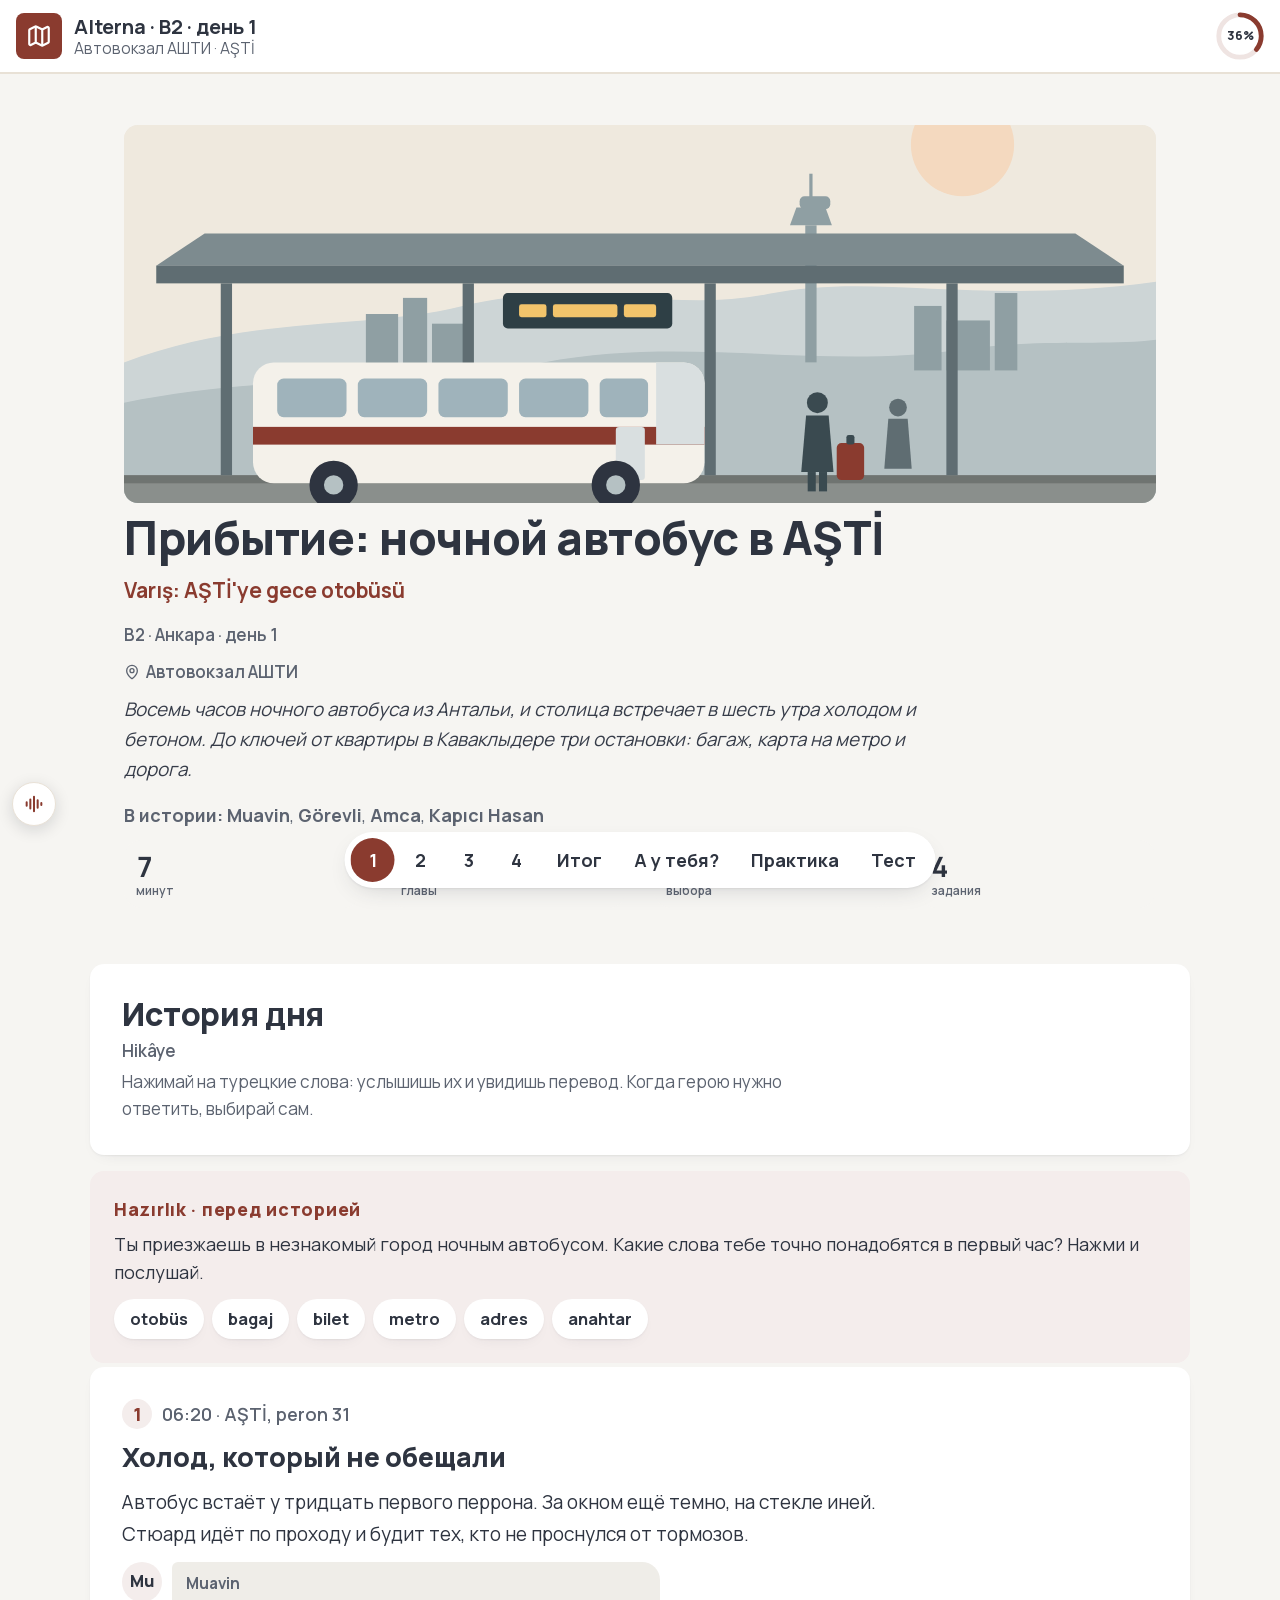
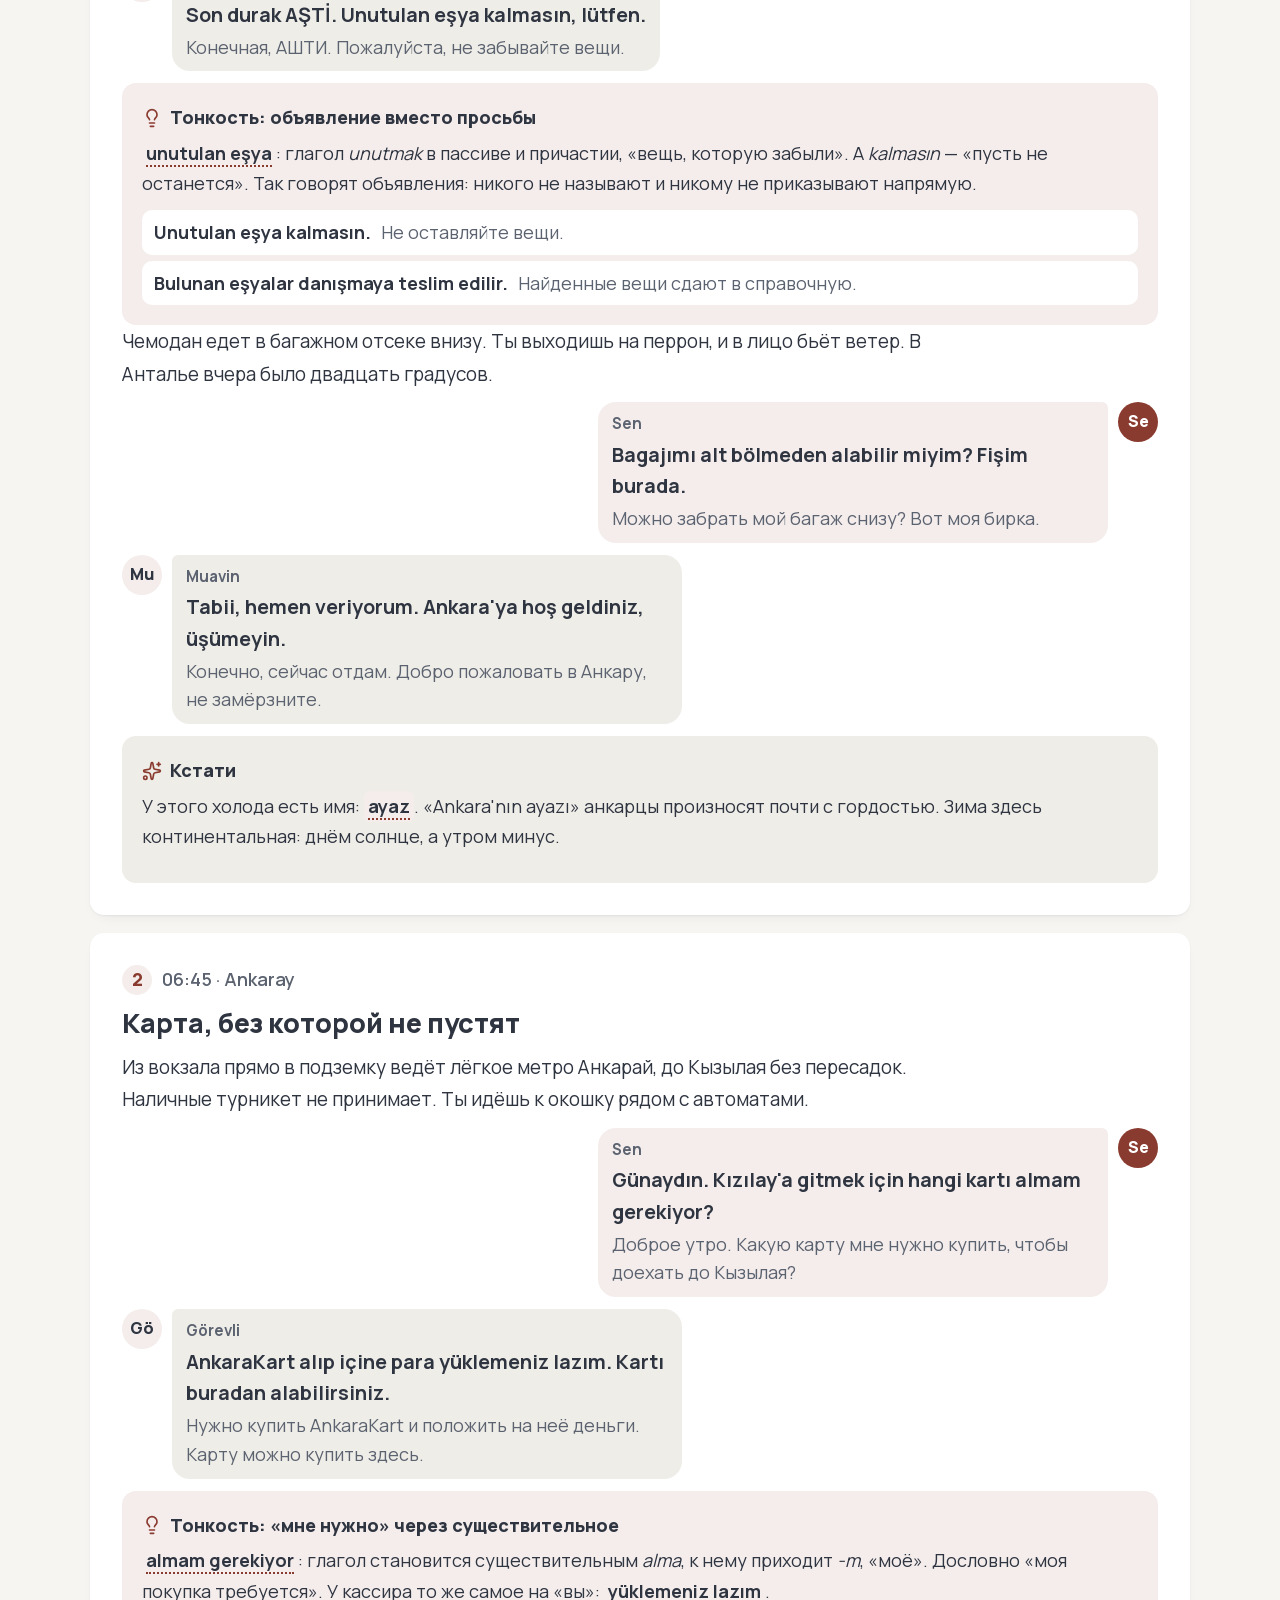
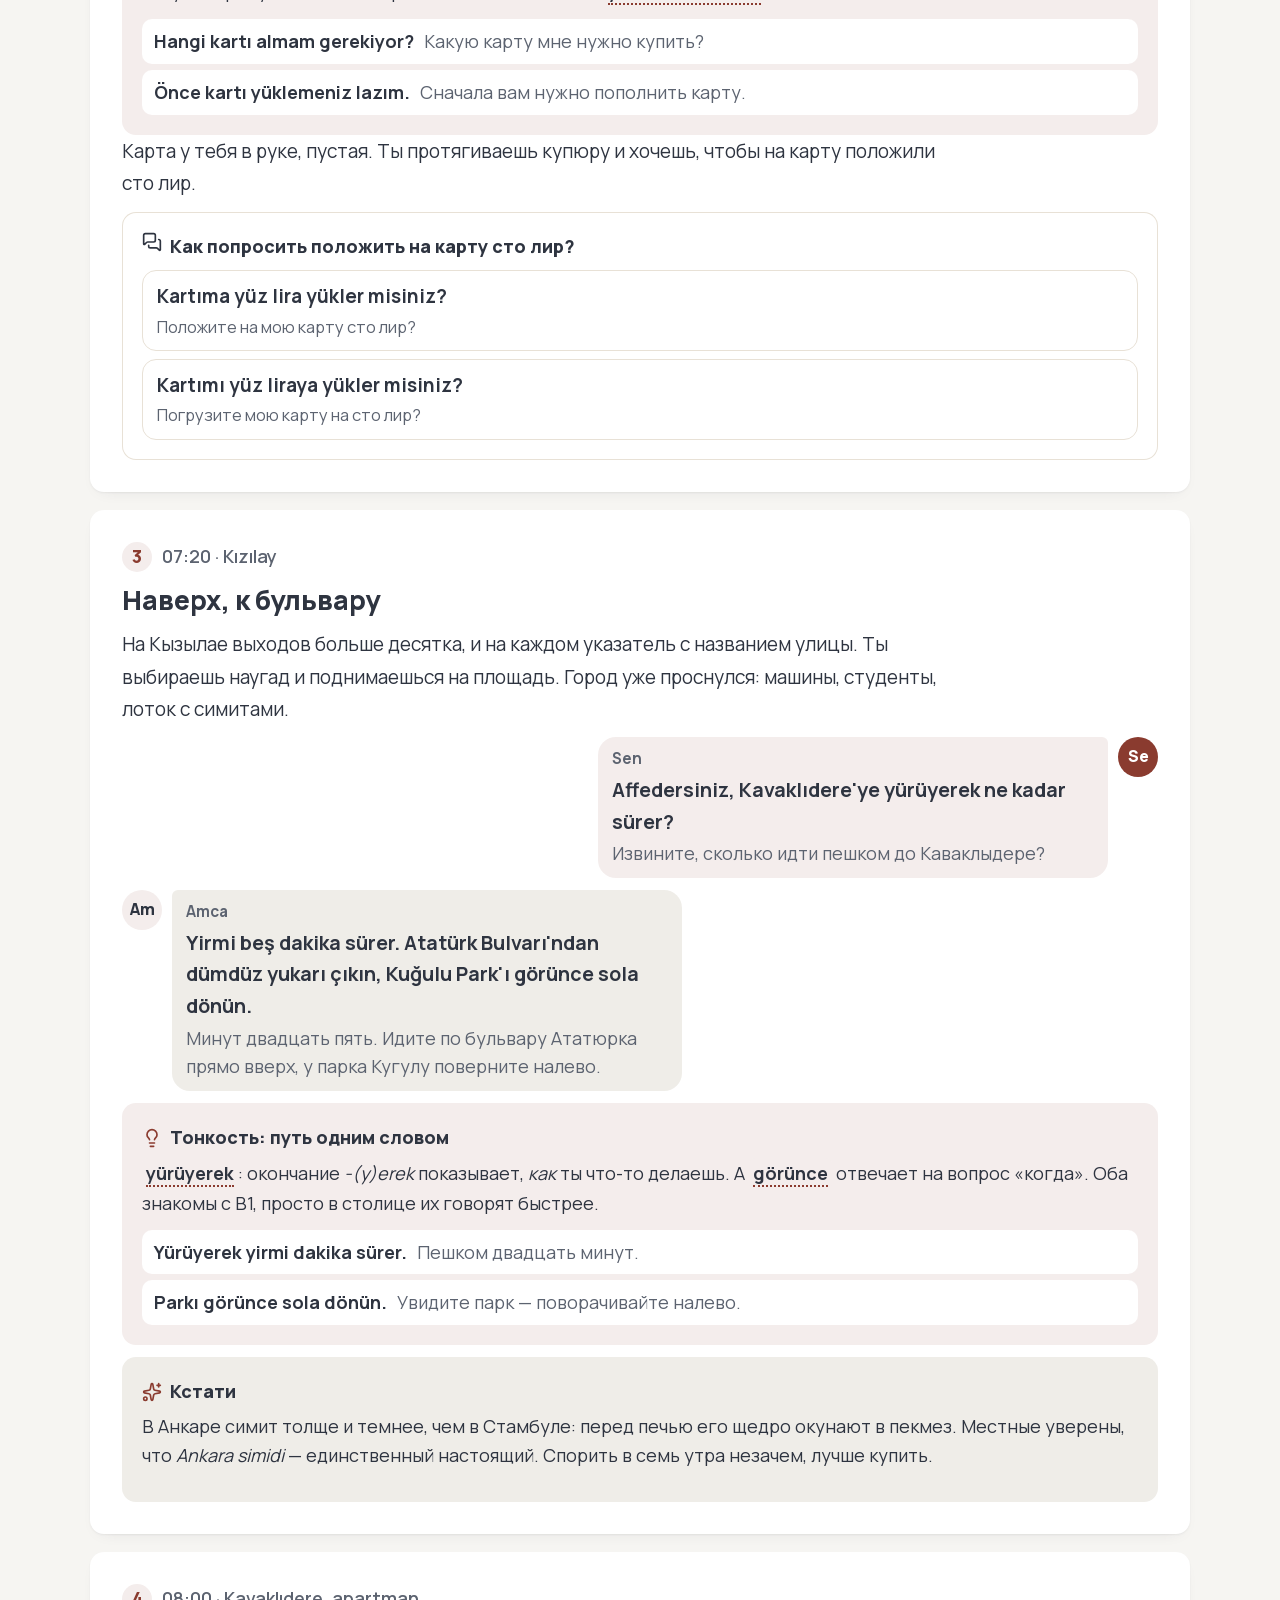
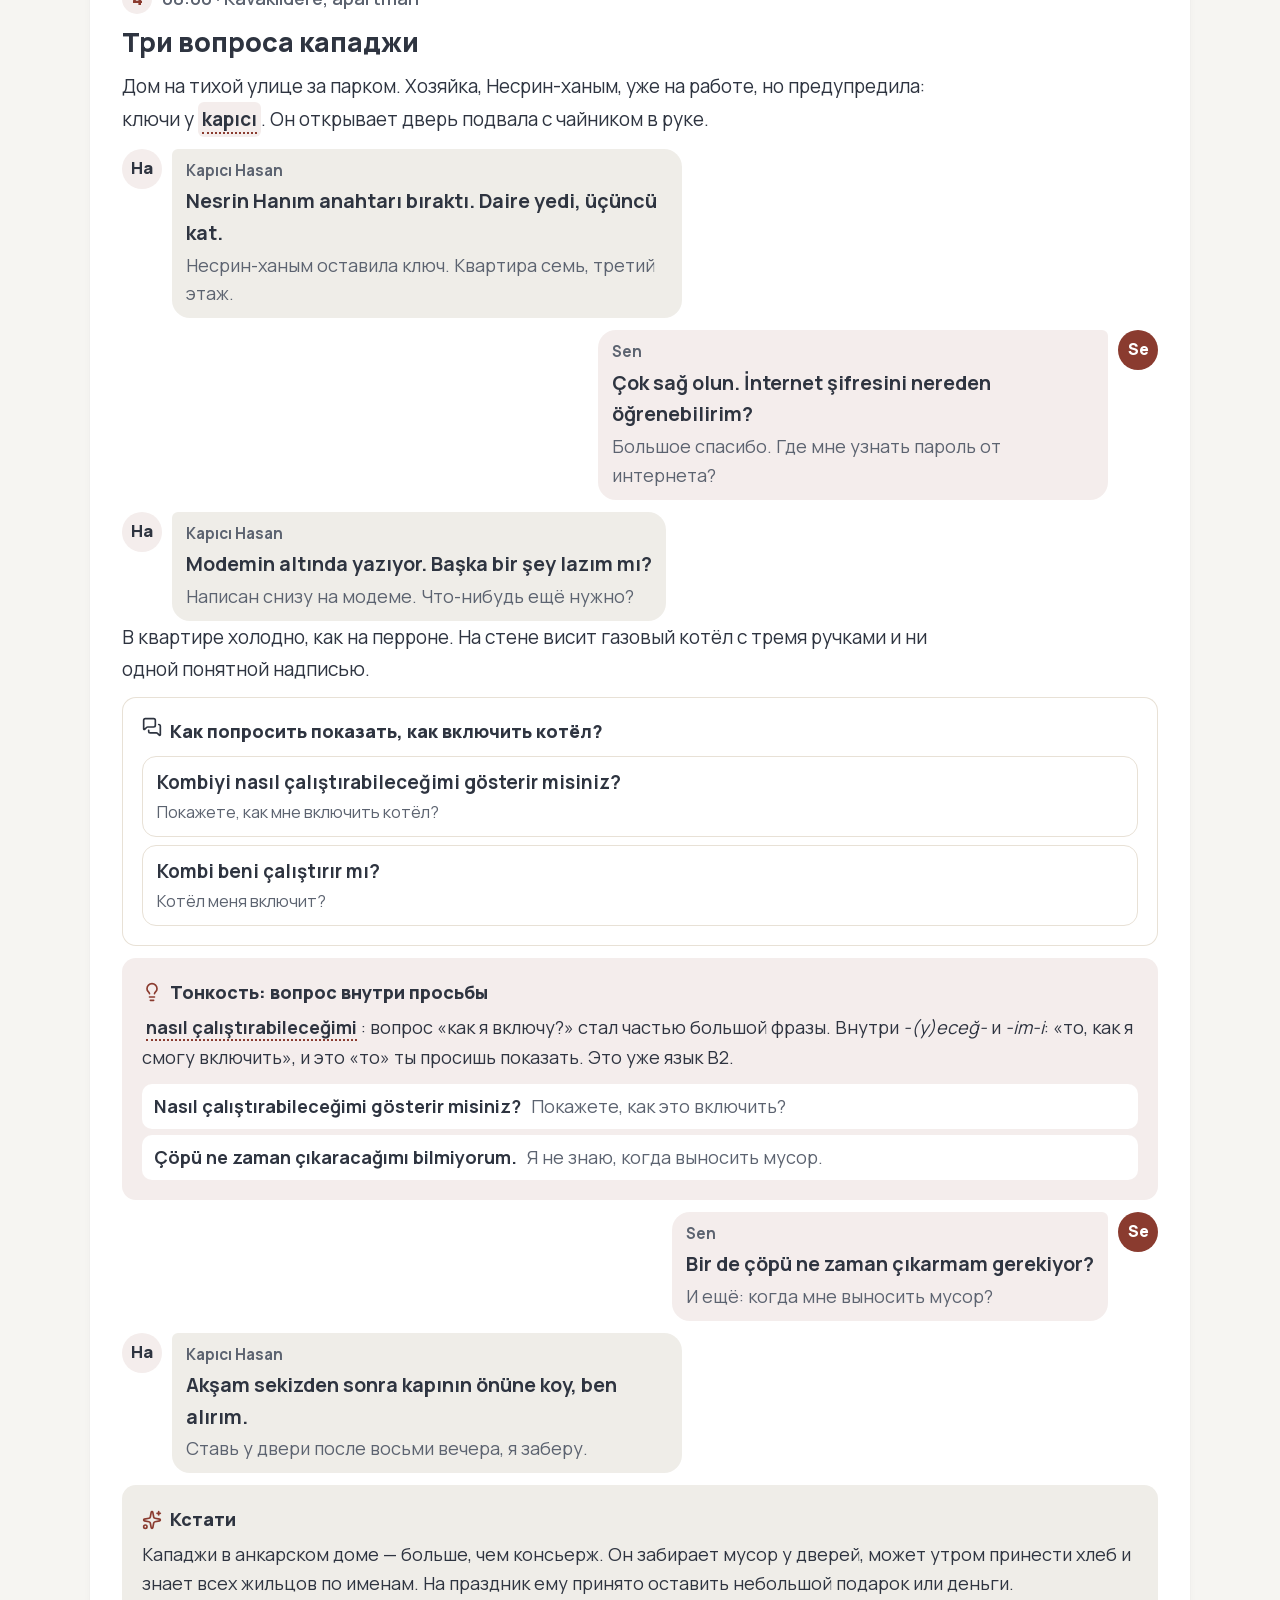
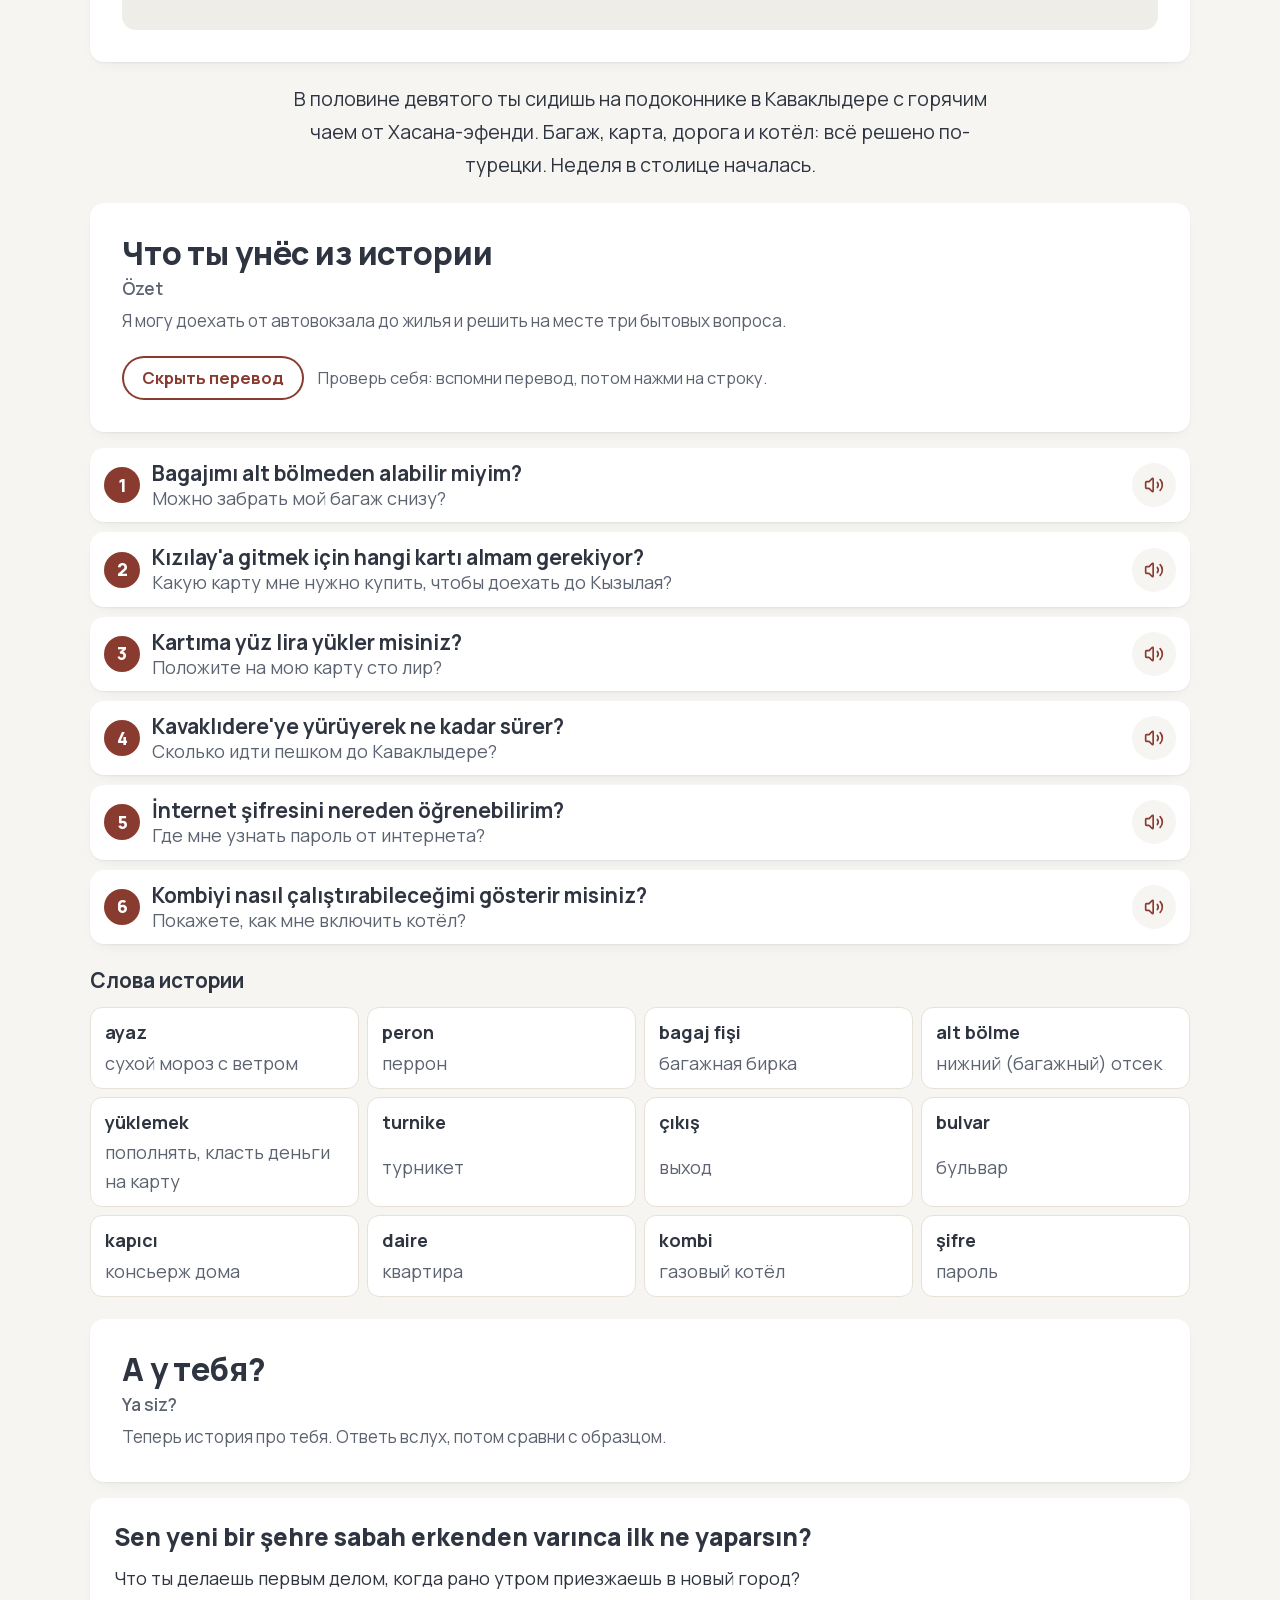
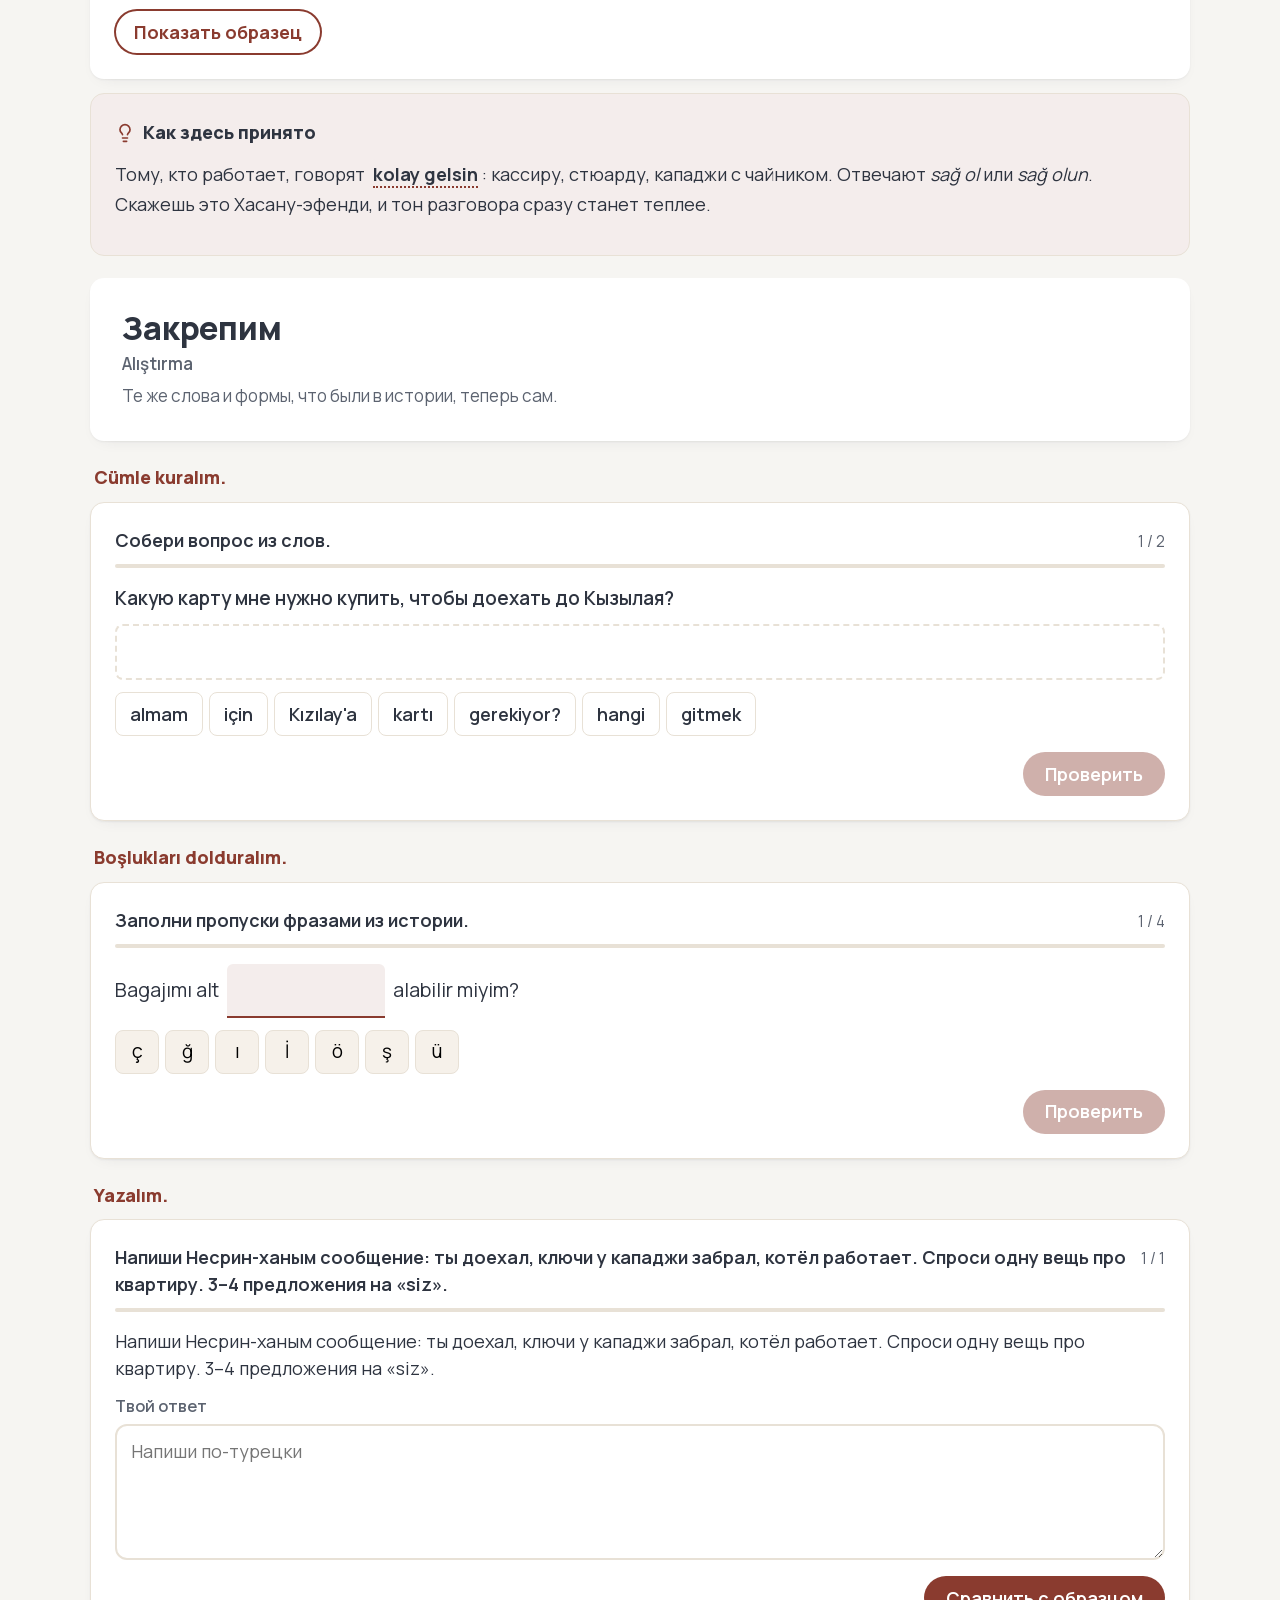
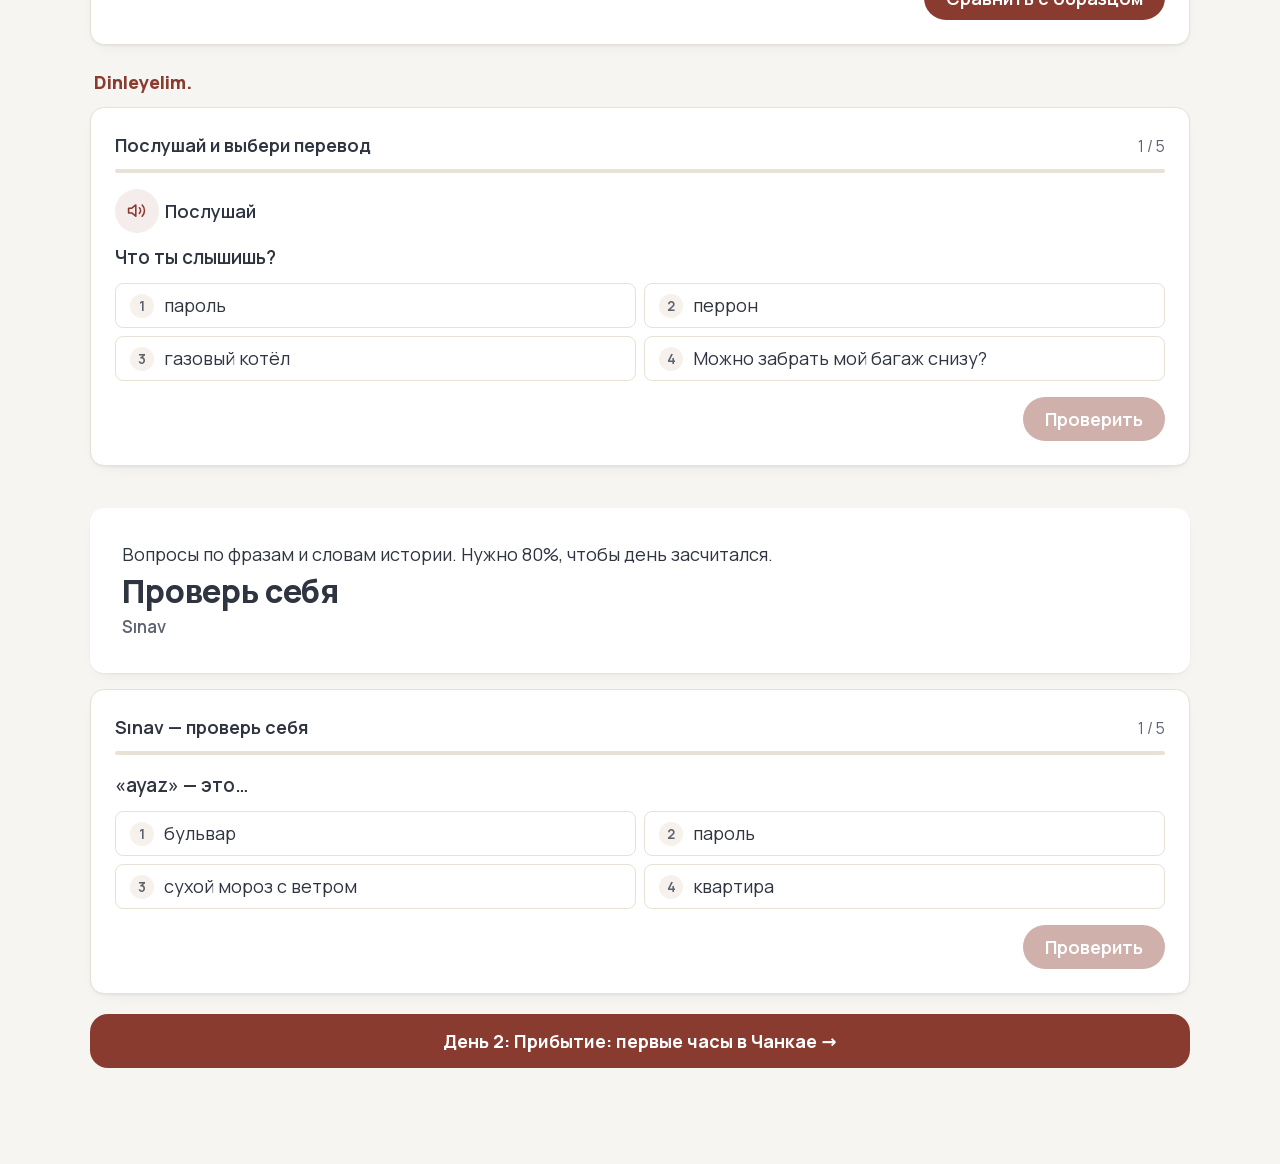
==== commit 97c349a1: "Разминка Hazırlık, культурный блок, самопроверка, анимация сцены, доступность и превью ссылки Co-Aut" ====
--- a/d.b2.01/index.html
+++ b/d.b2.01/index.html
@@ -9,6 +9,13 @@
 <meta name="alterna:lesson" content="1">
 <meta name="alterna:kind" content="day">
 <title>День 1. Прибытие: ночной автобус в AŞTİ</title>
+<meta name="description" content="Alterna · B2 · Анкара, день 1. Восемь часов ночного автобуса из Антальи, и столица встречает в шесть утра холодом и бетоном. До ключей от квартиры в Каваклыдере три остановки: багаж, карта на метро и дорога.">
+<meta name="theme-color" content="#8a3b2f">
+<meta property="og:type" content="article">
+<meta property="og:title" content="День 1. Прибытие: ночной автобус в AŞTİ · Alterna B2">
+<meta property="og:description" content="Я могу организовать прибытие и первое размещение готовыми фразами.">
+<meta property="og:image" content="media/og.png">
+<link rel="icon" href="data:image/svg+xml,%3Csvg%20xmlns%3D%22http%3A%2F%2Fwww.w3.org%2F2000%2Fsvg%22%20viewBox%3D%220%200%2064%2064%22%3E%3Crect%20width%3D%2264%22%20height%3D%2264%22%20rx%3D%2214%22%20fill%3D%22%238a3b2f%22%2F%3E%3Cpath%20d%3D%22M20%2048%2032%2014l12%2034M24.5%2036h15%22%20fill%3D%22none%22%20stroke%3D%22%23fff%22%20stroke-width%3D%226%22%20stroke-linecap%3D%22round%22%20stroke-linejoin%3D%22round%22%2F%3E%3C%2Fsvg%3E">
 <link rel="stylesheet" href="../kit/v1/kit.css">
 <link rel="stylesheet" href="../kit/v1/lexicon.css">
 <link rel="stylesheet" href="../kit/v1/day.css">
@@ -18,6 +25,7 @@
 </head>
 <body class="lx dy st" data-city="ankara" data-lessons="1" data-design="b2-asti">
 <!-- Собрано tools/build.mjs из src/days/d.b2.01.json. Руками не править. -->
+<a class="dy-skip" href="#p-hikaye">К истории дня</a>
 <header class="lx-app">
   <span class="lx-app__logo"><span class="lx-app__ico"><svg aria-hidden="true" xmlns="http://www.w3.org/2000/svg" viewBox="0 0 24 24" fill="none" stroke="currentColor" stroke-width="2" stroke-linecap="round" stroke-linejoin="round" > <path d="M14.106 5.553a2 2 0 0 0 1.788 0l3.659-1.83A1 1 0 0 1 21 4.619v12.764a1 1 0 0 1-.553.894l-4.553 2.277a2 2 0 0 1-1.788 0l-4.212-2.106a2 2 0 0 0-1.788 0l-3.659 1.83A1 1 0 0 1 3 19.381V6.618a1 1 0 0 1 .553-.894l4.553-2.277a2 2 0 0 1 1.788 0z" /> <path d="M15 5.764v15" /> <path d="M9 3.236v15" /> </svg></span></span>
   <div class="lx-app__t"><b>Alterna · B2 · день 1</b><small>Автовокзал АШТИ · <span lang="tr">AŞTİ</span></small></div>
@@ -28,7 +36,7 @@
   <section data-section="intro" data-words="42" class="lx-hero">
       <div class="lx-scene" aria-hidden="true" data-ui><svg viewBox="0 0 1280 720" preserveAspectRatio="xMidYMid slice" width="100%" height="100%" focusable="false" xmlns="http://www.w3.org/2000/svg">
   <rect width="1280" height="720" fill="#efe9de"/>
-  <circle cx="1040" cy="150" r="64" fill="#f4d9bf"/>
+  <circle class="an-sun" cx="1040" cy="150" r="64" fill="#f4d9bf"/>
   <path d="M0 420 C160 360 300 380 420 350 C560 315 680 360 800 335 C930 308 1060 350 1280 320 V720 H0Z" fill="#cdd5d6"/>
   <path d="M0 470 C200 430 360 452 520 420 C700 386 860 430 1040 404 C1140 390 1220 400 1280 392 V720 H0Z" fill="#b5c1c3"/>
   <g fill="#8f9fa3">
@@ -55,7 +63,7 @@
   </g>
   <rect x="470" y="334" width="210" height="44" rx="6" fill="#2e3f45"/>
   <g fill="#f2c46b"><rect x="490" y="348" width="34" height="16" rx="3"/><rect x="532" y="348" width="80" height="16" rx="3"/><rect x="620" y="348" width="40" height="16" rx="3"/></g>
-  <g>
+  <g class="an-drive">
     <rect x="160" y="420" width="560" height="150" rx="26" fill="#f4f1ea"/>
     <rect x="160" y="500" width="560" height="22" fill="#8a3b2f"/>
     <path d="M660 420 h34 a26 26 0 0 1 26 26 v76 h-60z" fill="#d9dfe0"/>
@@ -64,7 +72,7 @@
     <circle cx="260" cy="572" r="30" fill="#2e3440"/><circle cx="260" cy="572" r="12" fill="#b5c1c3"/>
     <circle cx="610" cy="572" r="30" fill="#2e3440"/><circle cx="610" cy="572" r="12" fill="#b5c1c3"/>
   </g>
-  <g fill="#3a4a50">
+  <g fill="#3a4a50" class="an-pop">
     <circle cx="860" cy="470" r="13"/><path d="M846 486 h28 l6 70 h-40z"/><rect x="848" y="556" width="10" height="24"/><rect x="862" y="556" width="10" height="24"/>
     <rect x="884" y="520" width="34" height="46" rx="6" fill="#8a3b2f"/><rect x="896" y="510" width="10" height="12" rx="3"/>
     <circle cx="960" cy="476" r="11" fill="#5f6d72"/><path d="M948 490 h24 l5 62 h-34z" fill="#5f6d72"/>
@@ -94,6 +102,11 @@
         <p class="lx-kicker"><span class="lx-kicker__ico"><svg aria-hidden="true" xmlns="http://www.w3.org/2000/svg" viewBox="0 0 24 24" fill="none" stroke="currentColor" stroke-width="2" stroke-linecap="round" stroke-linejoin="round" > <path d="M12 5v16" /> <path d="M16 13h2" /> <path d="M16 9h2" /> <path d="M20.001 19A2 2 0 0022 17V5a2 2 0 00-1.999-2L16 3.002A5 5 0 0012 5a5 5 0 00-4-2H4a2 2 0 00-2 2v12a2 2 0 001.999 2H8a5 5 0 014 2 5 5 0 014-2z" /> <path d="M6 13h2" /> <path d="M6 9h2" /> </svg></span><span lang="tr">Hikâye</span></p>
         <h2>История дня</h2>
         <p class="lx-hint">Нажимай на турецкие слова: услышишь их и увидишь перевод. Когда герою нужно ответить, выбирай сам.</p>
+      </div>
+      <div class="dy-prep">
+        <p class="dy-prep__h"><span lang="tr">Hazırlık</span> · перед историей</p>
+        <p>Ты приезжаешь в незнакомый город ночным автобусом. Какие слова тебе точно понадобятся в первый час? Нажми и послушай.</p>
+        <p class="dy-prep__w" data-ui><button type="button" class="lx-chip lx-chip--tr dy-prep__chip" lang="tr" data-say="otobüs">otobüs</button><button type="button" class="lx-chip lx-chip--tr dy-prep__chip" lang="tr" data-say="bagaj">bagaj</button><button type="button" class="lx-chip lx-chip--tr dy-prep__chip" lang="tr" data-say="bilet">bilet</button><button type="button" class="lx-chip lx-chip--tr dy-prep__chip" lang="tr" data-say="metro">metro</button><button type="button" class="lx-chip lx-chip--tr dy-prep__chip" lang="tr" data-say="adres">adres</button><button type="button" class="lx-chip lx-chip--tr dy-prep__chip" lang="tr" data-say="anahtar">anahtar</button></p>
       </div>
       <div class="st-chs">
       <article class="st-ch" id="ch-1" style="--i:0">
@@ -157,6 +170,7 @@
         <p class="lx-kicker"><span class="lx-kicker__ico"><svg aria-hidden="true" xmlns="http://www.w3.org/2000/svg" viewBox="0 0 24 24" fill="none" stroke="currentColor" stroke-width="2" stroke-linecap="round" stroke-linejoin="round" > <path d="M13.4 2H6a2 2 0 0 0-2 2v16a2 2 0 0 0 2 2h12a2 2 0 0 0 2-2v-7.4" /> <path d="M2 6h4" /> <path d="M2 10h4" /> <path d="M2 14h4" /> <path d="M2 18h4" /> <path d="M21.378 5.626a1 1 0 1 0-3.004-3.004l-5.01 5.012a2 2 0 0 0-.506.854l-.837 2.87a.5.5 0 0 0 .62.62l2.87-.837a2 2 0 0 0 .854-.506z" /> </svg></span><span lang="tr">Özet</span></p>
         <h2>Что ты унёс из истории</h2>
         <p class="lx-hint">Я могу доехать от автовокзала до жилья и решить на месте три бытовых вопроса.</p>
+        <div class="dy-selfcheck" data-ui><button type="button" class="lx-btn lx-btn--ghost" data-hide-ru aria-pressed="false">Скрыть перевод</button><span>Проверь себя: вспомни перевод, потом нажми на строку.</span></div>
       </div>
       <ol class="dy-goal">
         <li class="dy-goal__i" style="--i:0"><span class="dy-goal__n" data-ui>1</span><span class="dy-goal__w"><b lang="tr" data-say="Bagajımı alt bölmeden alabilir miyim?">Bagajımı alt bölmeden alabilir miyim?</b><span>Можно забрать мой багаж снизу?</span></span><button type="button" class="lx-say" data-say="Bagajımı alt bölmeden alabilir miyim?" aria-label="Послушать" data-ui><span class="lx-say__ico"><svg aria-hidden="true" xmlns="http://www.w3.org/2000/svg" viewBox="0 0 24 24" fill="none" stroke="currentColor" stroke-width="2" stroke-linecap="round" stroke-linejoin="round" > <path d="M11 4.702a.705.705 0 0 0-1.203-.498L6.413 7.587A1.4 1.4 0 0 1 5.416 8H3a1 1 0 0 0-1 1v6a1 1 0 0 0 1 1h2.416a1.4 1.4 0 0 1 .997.413l3.383 3.384A.705.705 0 0 0 11 19.298z" /> <path d="M16 9a5 5 0 0 1 0 6" /> <path d="M19.364 18.364a9 9 0 0 0 0-12.728" /> </svg></span></button></li>
@@ -195,6 +209,7 @@
         <button type="button" class="lx-btn lx-btn--ghost dy-you__btn" data-reveal aria-expanded="false">Показать образец</button>
         <p class="dy-you__model" lang="tr" data-say="Önce bir yerde çay içip ısınırım, sonra ulaşım kartı alır ve yolu sorarım." hidden>Önce bir yerde çay içip ısınırım, sonra ulaşım kartı alır ve yolu sorarım.</p>
       </div>
+      <aside class="dy-culture"><p class="dy-culture__h"><span class="dy-culture__ico"><svg aria-hidden="true" xmlns="http://www.w3.org/2000/svg" viewBox="0 0 24 24" fill="none" stroke="currentColor" stroke-width="2" stroke-linecap="round" stroke-linejoin="round" > <path d="M15 14c.2-1 .7-1.7 1.5-2.5 1-.9 1.5-2.2 1.5-3.5A6 6 0 0 0 6 8c0 1 .2 2.2 1.5 3.5.7.7 1.3 1.5 1.5 2.5" /> <path d="M9 18h6" /> <path d="M10 22h4" /> </svg></span><span>Как здесь принято</span></p><p>Тому, кто работает, говорят <button type="button" class="st-w" data-say="kolay gelsin" aria-expanded="false"><span lang="tr">kolay gelsin</span><span class="st-w__ru">пусть работа будет лёгкой</span></button>: кассиру, стюарду, кападжи с чайником. Отвечают <em>sağ ol</em> или <em>sağ olun</em>. Скажешь это Хасану-эфенди, и тон разговора сразу станет теплее.</p></aside>
   </section>
 
   <section data-section="practice" data-words="12" id="p-practice" class="st-sec">
@@ -216,7 +231,7 @@
         <p>Вопросы по фразам и словам истории. Нужно 80%, чтобы день засчитался.</p>
       </div>
       <a-quiz ref="d.b2.01.check1"></a-quiz>
-      
+      <a class="lx-next" href="https://timaxmetov.github.io/alterna-b2-02-cankaya/d.b2.02/" data-next-day="d.b2.02">День 2: Прибытие: первые часы в Чанкае →</a>
   </section>
 </main>
 
@@ -236,5 +251,30 @@
 <script src="../kit/v1/tracker.js" defer></script>
 <script src="../kit/v1/day.js" defer></script>
 <script src="../kit/v1/story.js" defer></script>
+<script>
+(() => {
+  const s = document.querySelector('[data-section="ozet"]');
+  const t = s && s.querySelector('[data-hide-ru]');
+  if (t) {
+    t.addEventListener('click', () => {
+      const on = s.classList.toggle('is-hide-ru');
+      t.setAttribute('aria-pressed', on);
+      t.textContent = on ? 'Показать перевод' : 'Скрыть перевод';
+      s.querySelectorAll('.is-peek').forEach((x) => x.classList.remove('is-peek'));
+    });
+    s.addEventListener('click', (e) => {
+      const row = e.target.closest('.dy-goal__w, .st-words li');
+      if (row && s.classList.contains('is-hide-ru') && !e.target.closest('button')) row.classList.toggle('is-peek');
+    }, true);
+  }
+  if (matchMedia('(prefers-reduced-motion: reduce)').matches || !window.gsap) return;
+  const q = (c) => document.querySelectorAll('.lx-scene .' + c);
+  gsap.from(q('an-drive'), { x: -380, duration: 2.2, ease: 'power3.out', delay: 0.2 });
+  gsap.from(q('an-sun'), { y: 40, opacity: 0, duration: 1.6, ease: 'power2.out' });
+  gsap.from(q('an-pop'), { y: 18, opacity: 0, duration: 0.7, ease: 'back.out(2)', stagger: 0.15, delay: 1.2 });
+  gsap.to(q('an-bob'), { y: -4, duration: 1.4, ease: 'sine.inOut', yoyo: true, repeat: -1, stagger: 0.4 });
+  gsap.to(q('an-drift'), { x: 24, duration: 9, ease: 'sine.inOut', yoyo: true, repeat: -1 });
+})();
+</script>
 </body>
 </html>
--- a/d.b2.01/media/design.css
+++ b/d.b2.01/media/design.css
@@ -81,3 +81,30 @@
 
 /* без анимации появления: текст глав виден сразу (анимации kit ставят inline-стили, поэтому !important) */
 .lx[data-design="b2-asti"] :is(.st-ch__k, .st-ch__h, .st-p, .st-b, .st-note, .st-quirk, .st-choice, .st-ch__n, .st-toc__l li) { opacity: 1 !important; transform: none !important; }
+
+/* ---------- дополнения Анкары: доступность, самопроверка, сцена ---------- */
+
+/* переход к истории с клавиатуры: виден только в фокусе */
+.lx[data-design="b2-asti"] .dy-skip { position: absolute; left: 12px; top: -60px; z-index: 50; padding: 10px 16px; border-radius: 10px; background: var(--b1-accent); color: #fff; font-weight: 700; text-decoration: none; }
+.lx[data-design="b2-asti"] .dy-skip:focus { top: 12px; }
+
+/* видимый фокус для всех кнопок и ссылок урока */
+.lx[data-design="b2-asti"] :is(a, button, input, [tabindex]):focus-visible { outline: 3px solid var(--b1-accent); outline-offset: 2px; border-radius: 8px; }
+
+/* зона нажатия у кликабельных слов и кнопки озвучки не меньше 44 px */
+.lx[data-design="b2-asti"] .st-w { position: relative; }
+.lx[data-design="b2-asti"] .st-w::after { content: ""; position: absolute; inset: -9px -2px; }
+.lx[data-design="b2-asti"] .ak-say__btn { min-width: 44px; min-height: 44px; }
+
+/* самопроверка в итоге: перевод прячется, строка открывается по нажатию */
+.lx[data-design="b2-asti"] .dy-selfcheck { order: 4; display: flex; flex-wrap: wrap; align-items: center; gap: 8px 14px; margin-top: 6px; color: var(--lx-muted); font-size: .92em; }
+.lx[data-design="b2-asti"] .dy-selfcheck .lx-btn { min-height: 44px; }
+.lx[data-design="b2-asti"] .is-hide-ru :is(.dy-goal__w, .st-words li) { cursor: pointer; }
+.lx[data-design="b2-asti"] .is-hide-ru :is(.dy-goal__w > span, .st-words li > span) { color: transparent; background: var(--lx-surf2); border-radius: 6px; transition: color .2s ease, background-color .2s ease; }
+.lx[data-design="b2-asti"] .is-hide-ru :is(.dy-goal__w, .st-words li).is-peek > span { color: var(--lx-muted); background: transparent; }
+@media (prefers-reduced-motion: reduce) { .lx[data-design="b2-asti"] .is-hide-ru :is(.dy-goal__w > span, .st-words li > span) { transition: none; } }
+
+/* культурный слой и разминка: спокойные подложки дня */
+.lx[data-design="b2-asti"] .dy-prep { margin: 0 0 4px; }
+.lx[data-design="b2-asti"] .dy-prep__chip { min-height: 40px; }
+.lx[data-design="b2-asti"] .dy-culture { box-shadow: none; border: 1px solid var(--lx-line); }
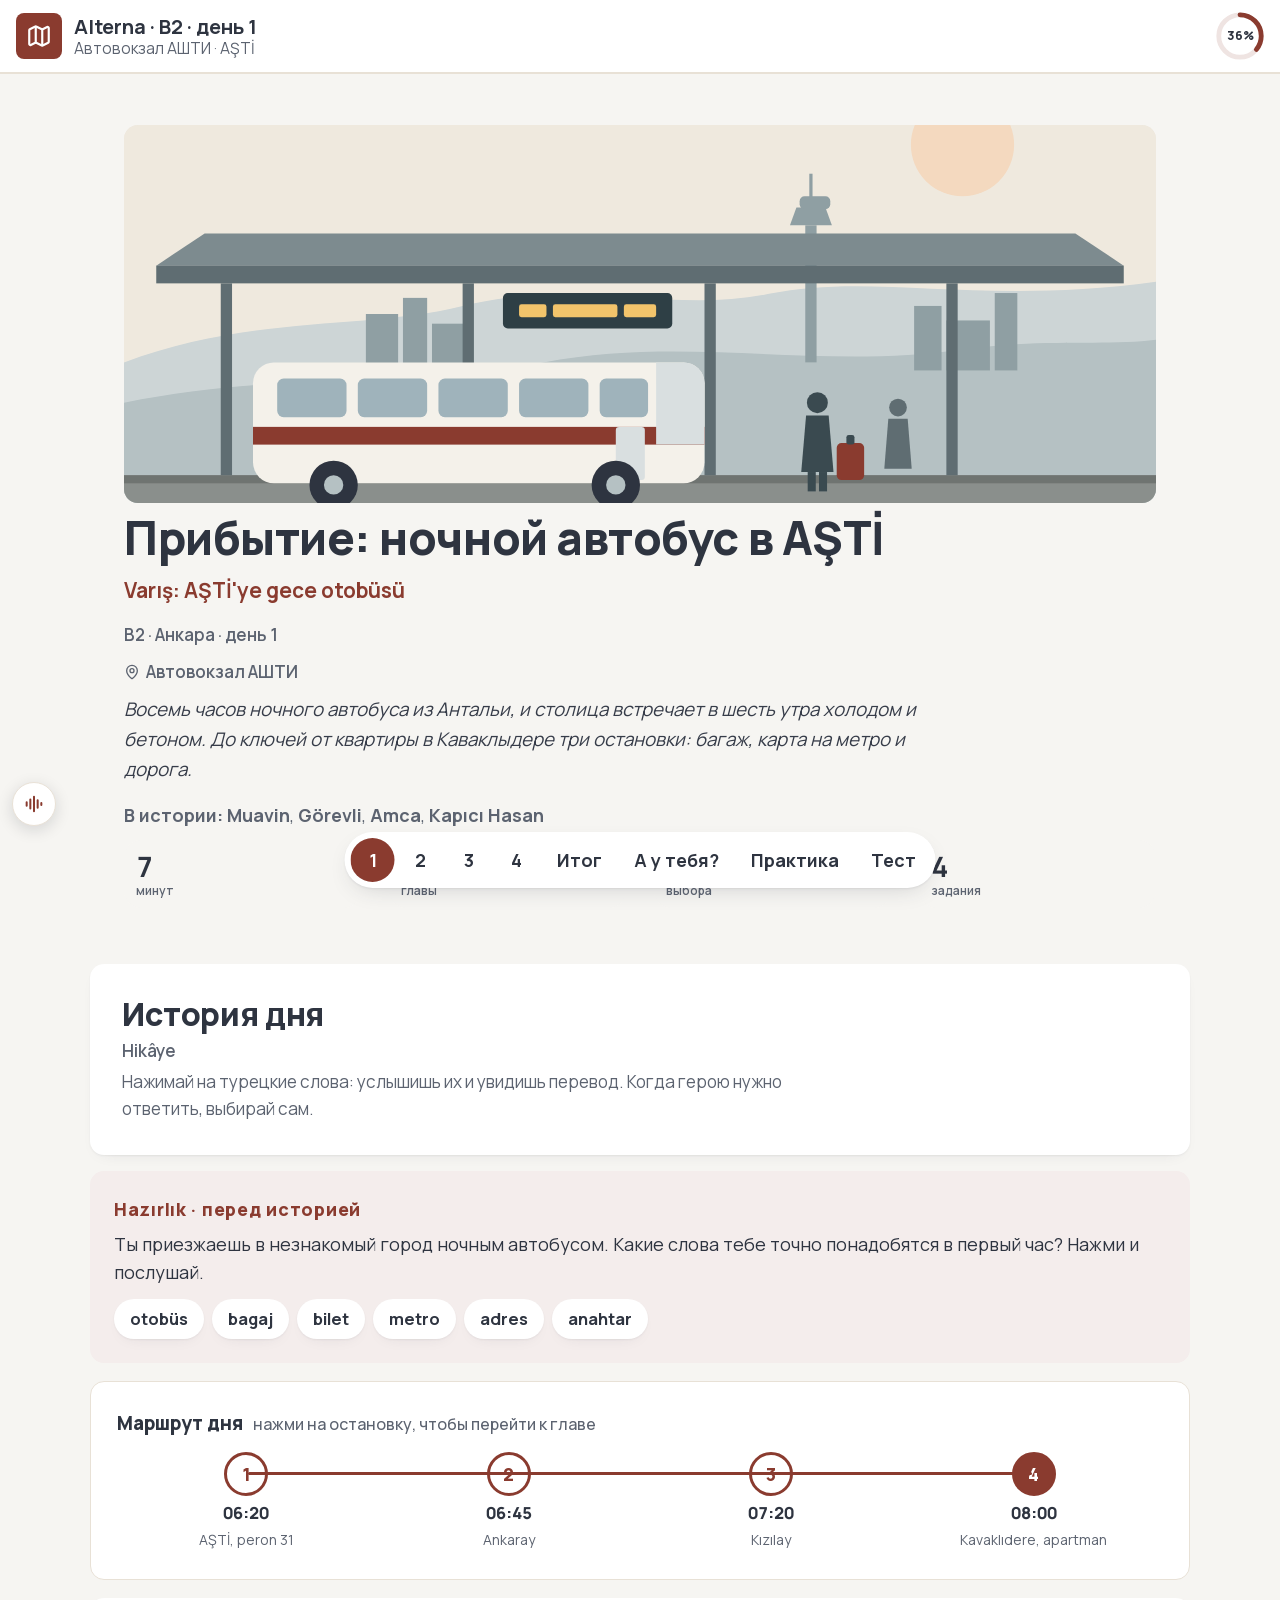
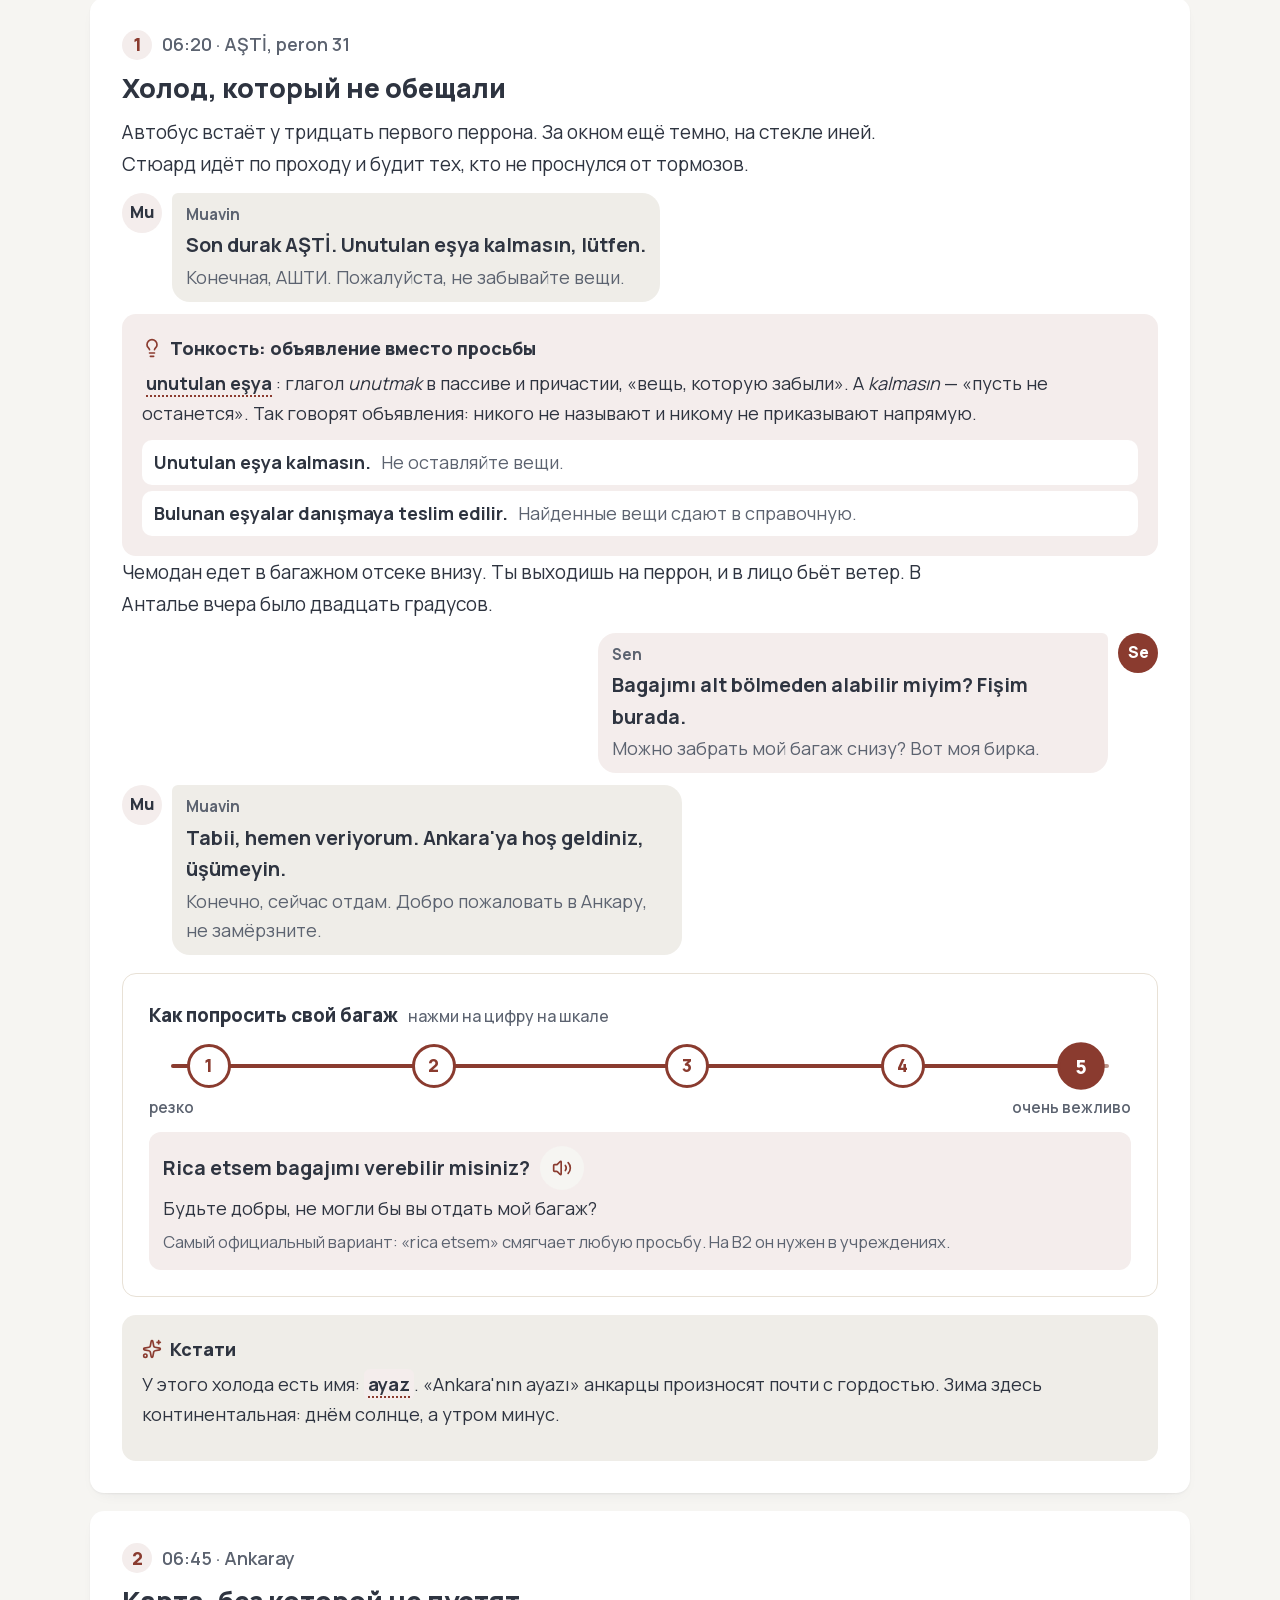
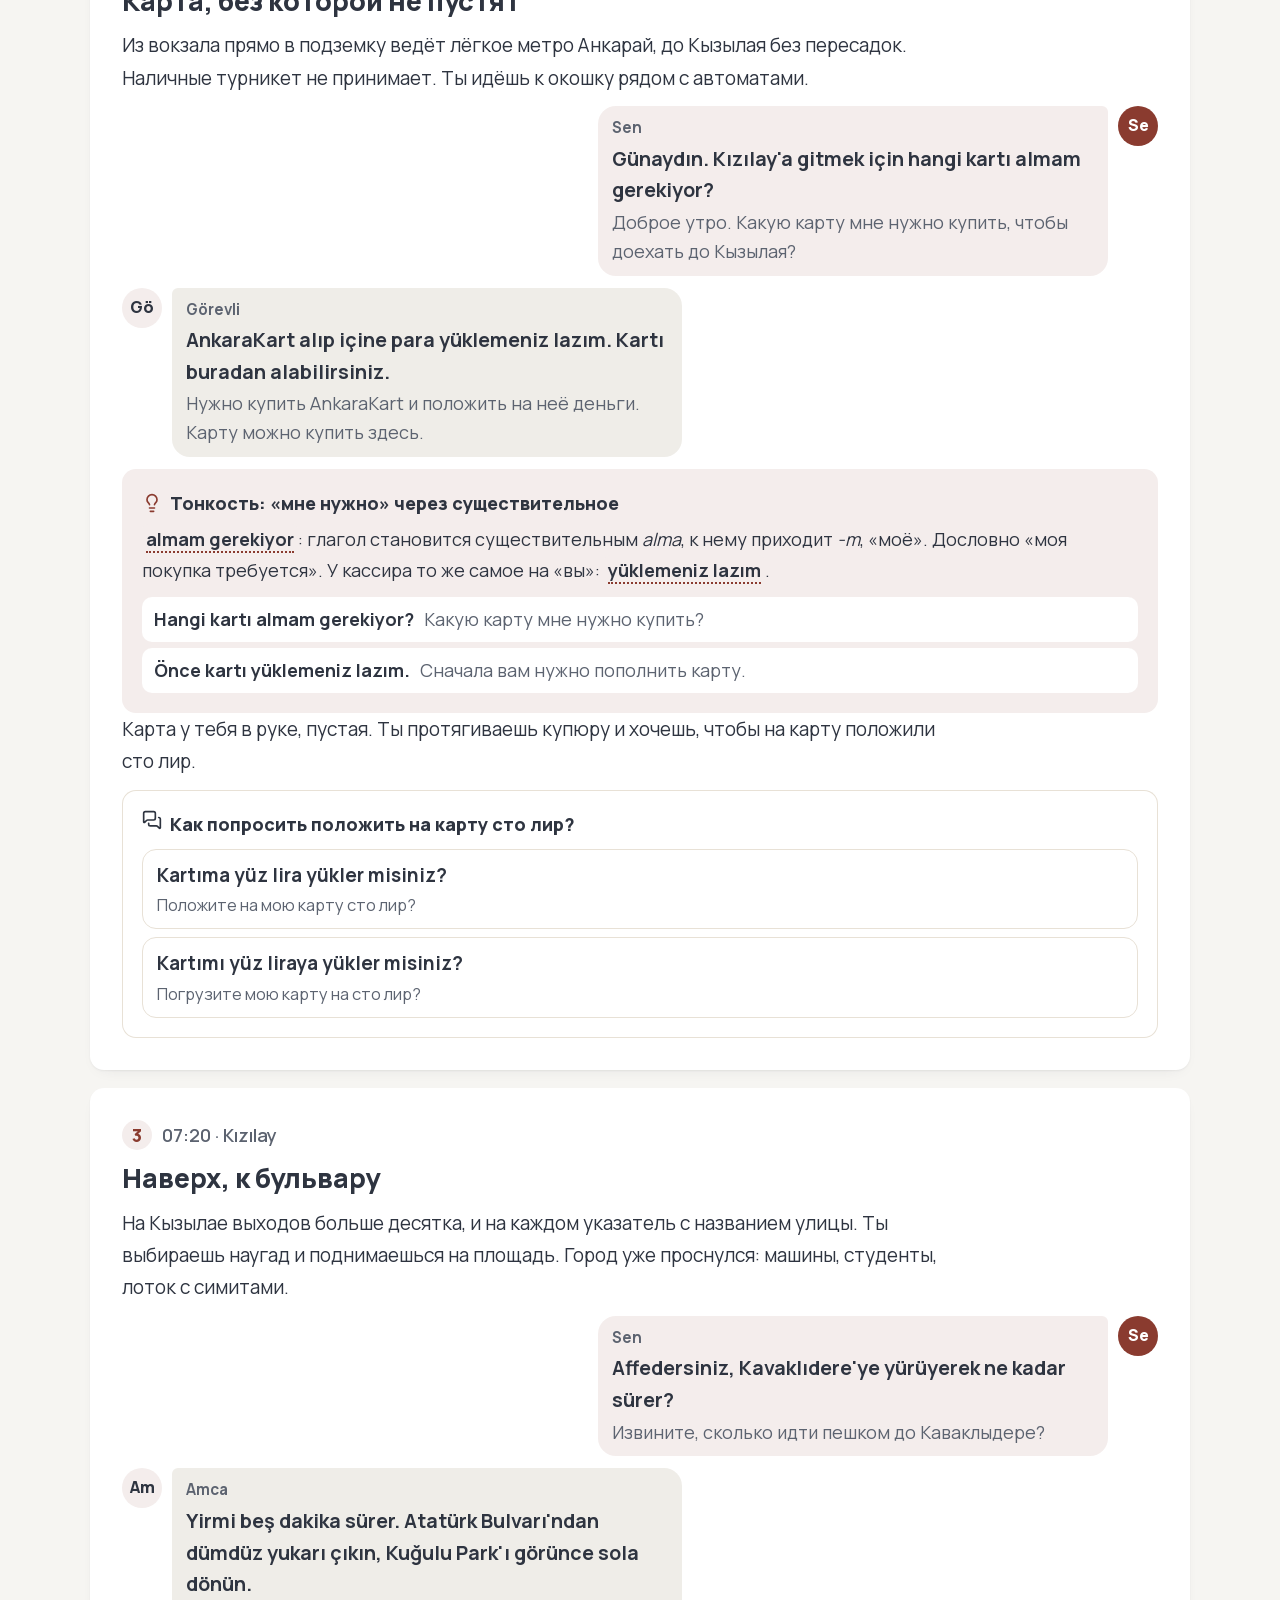
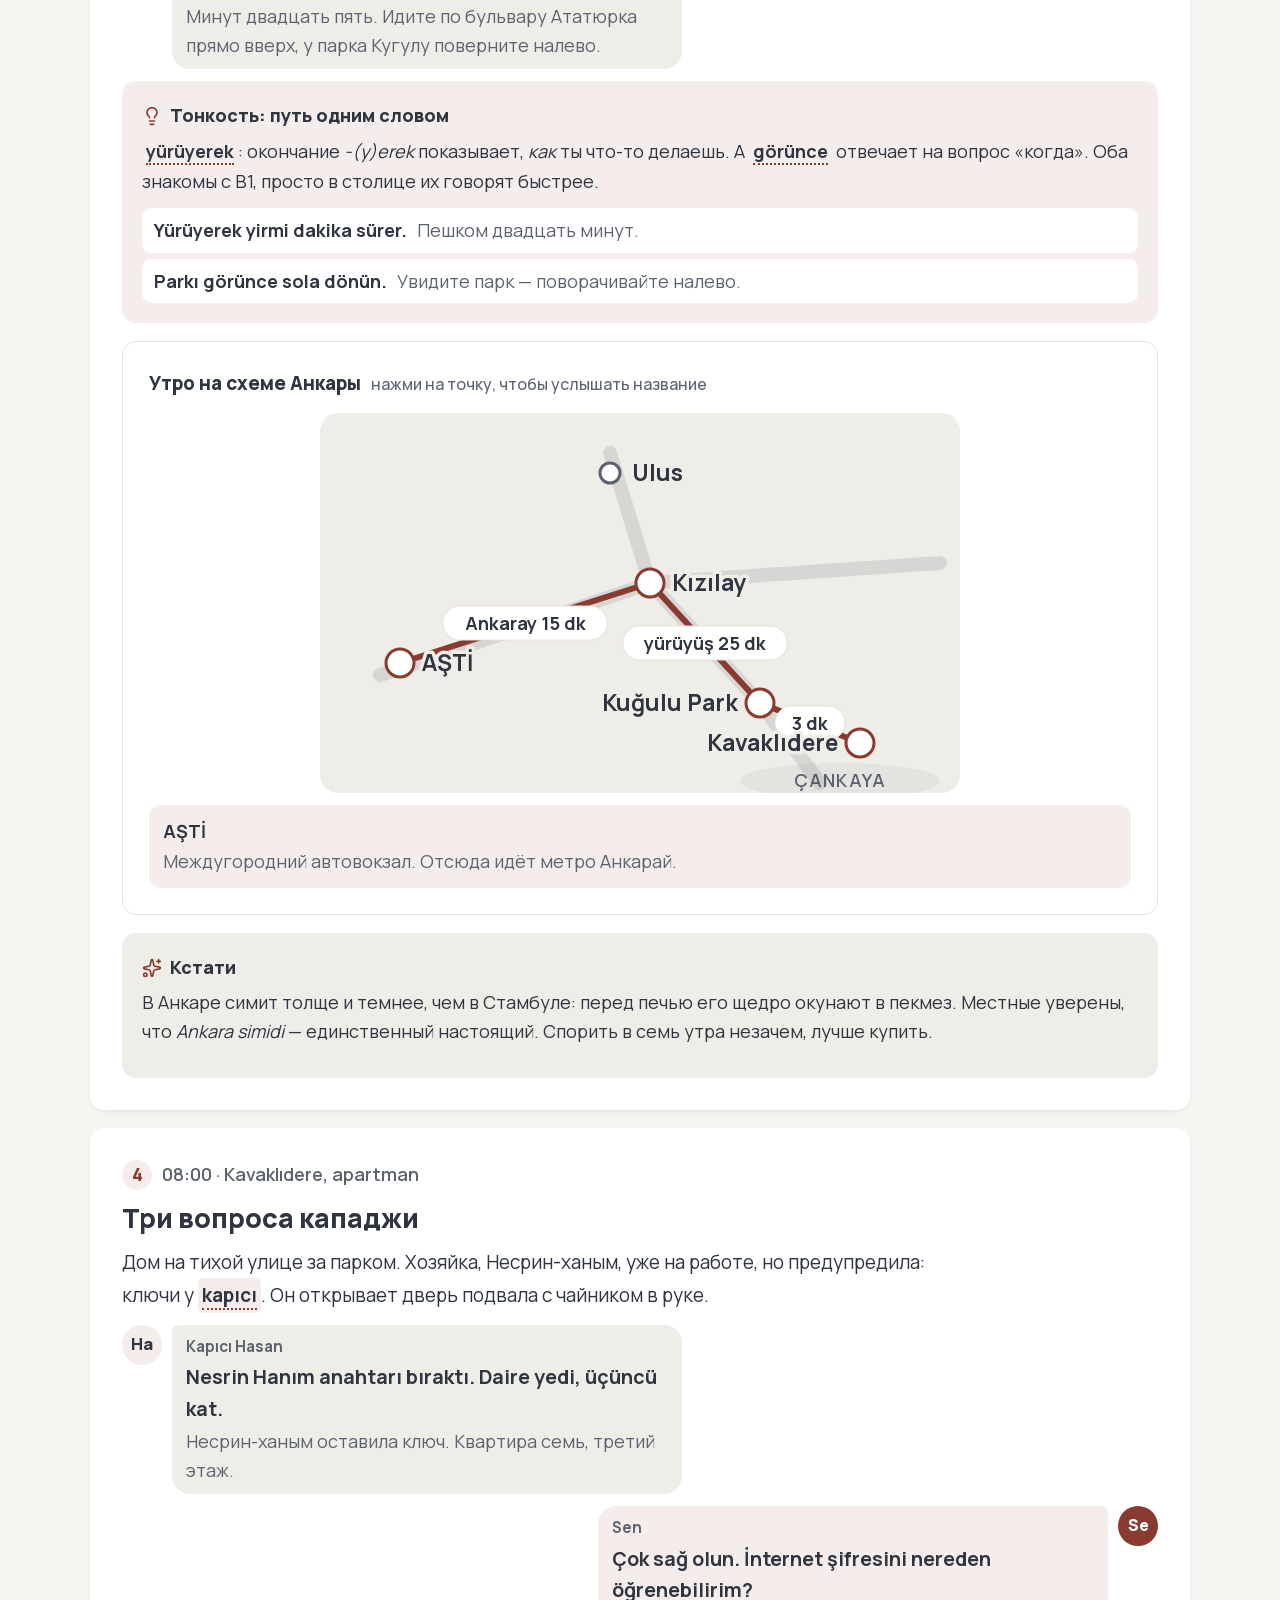
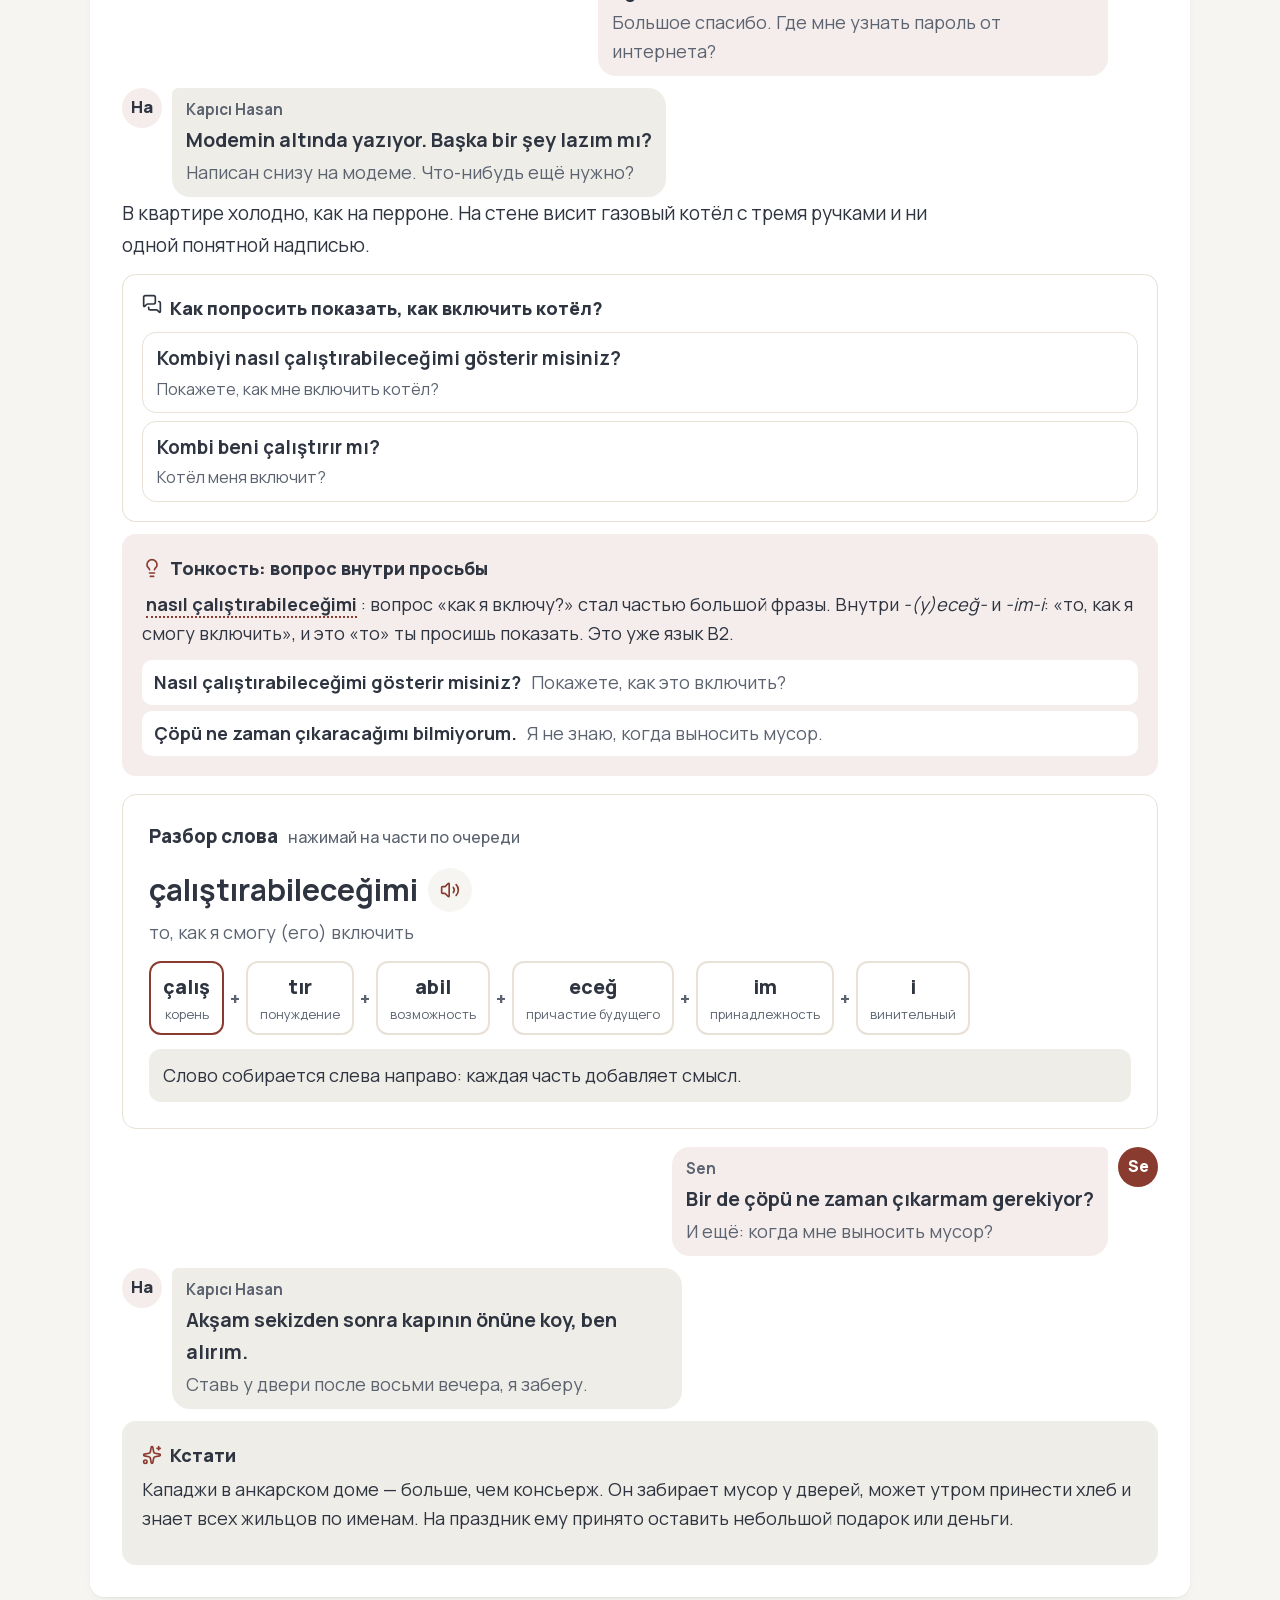
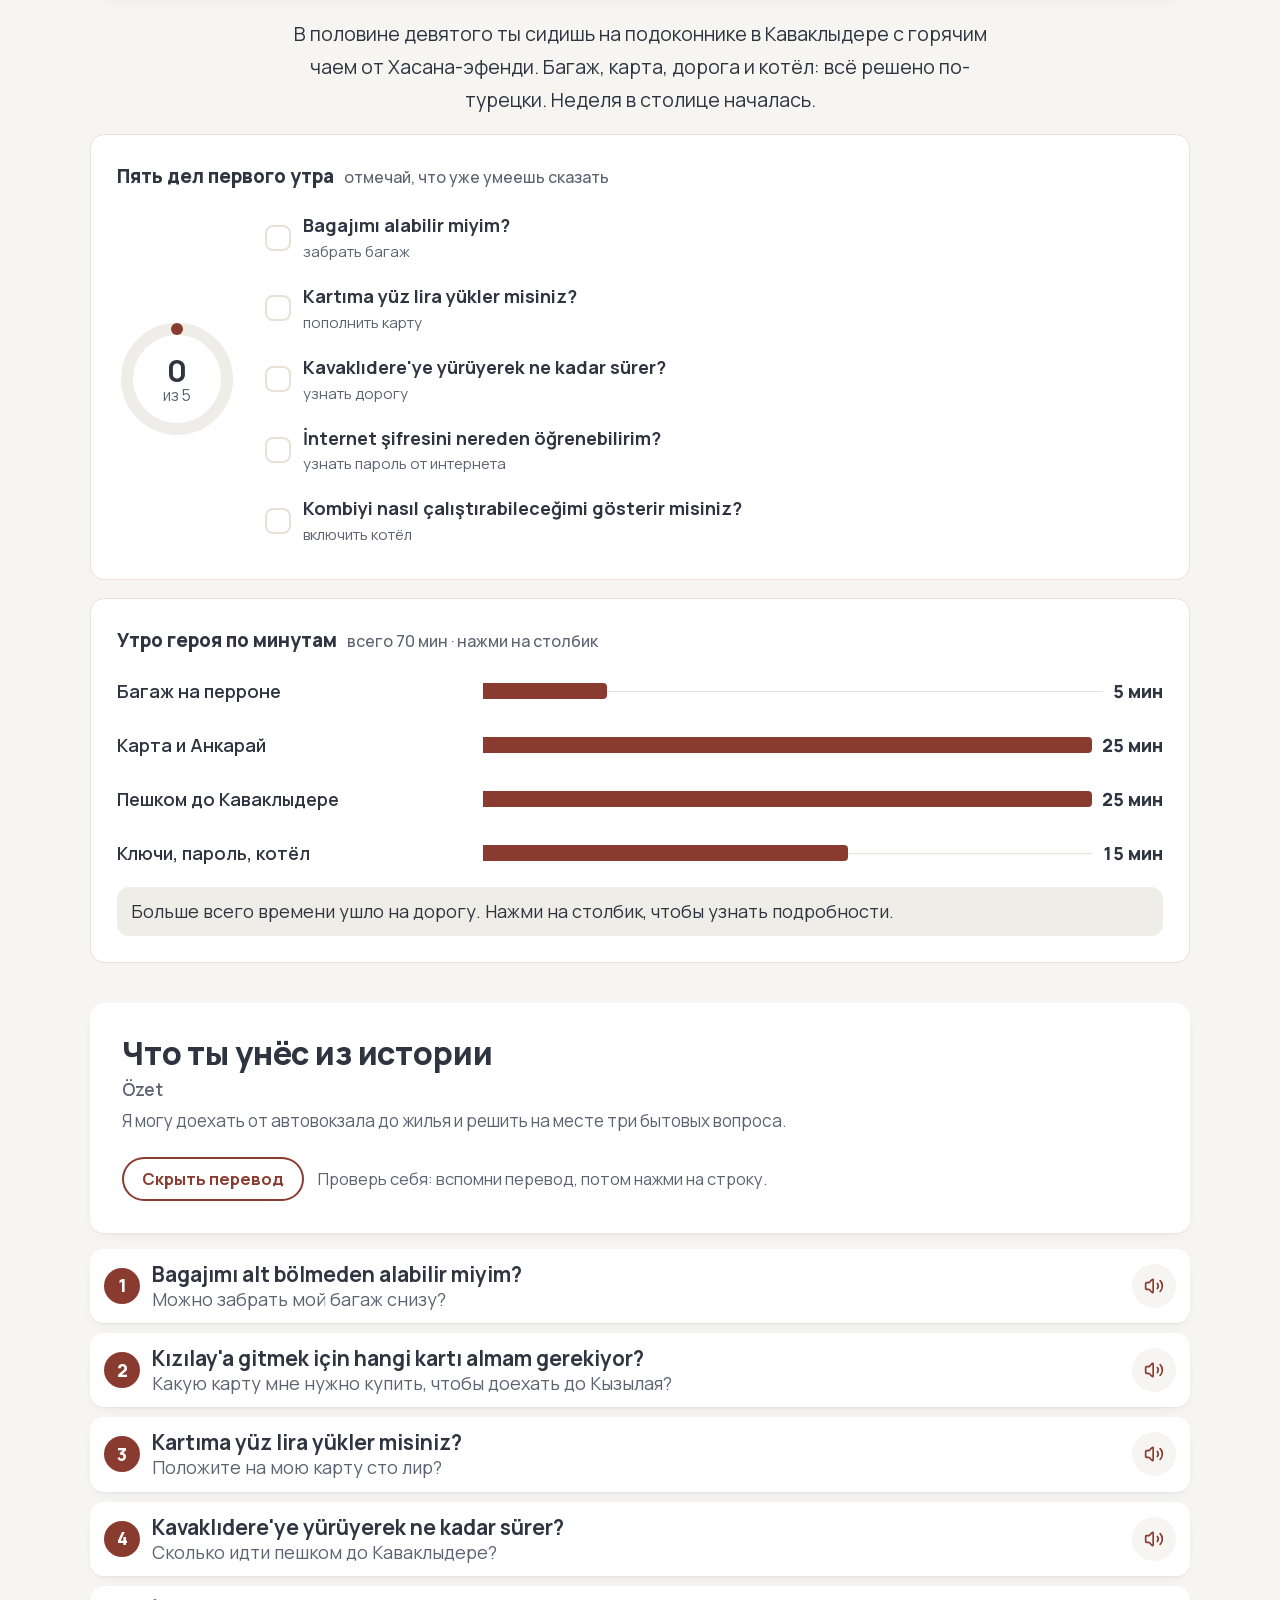
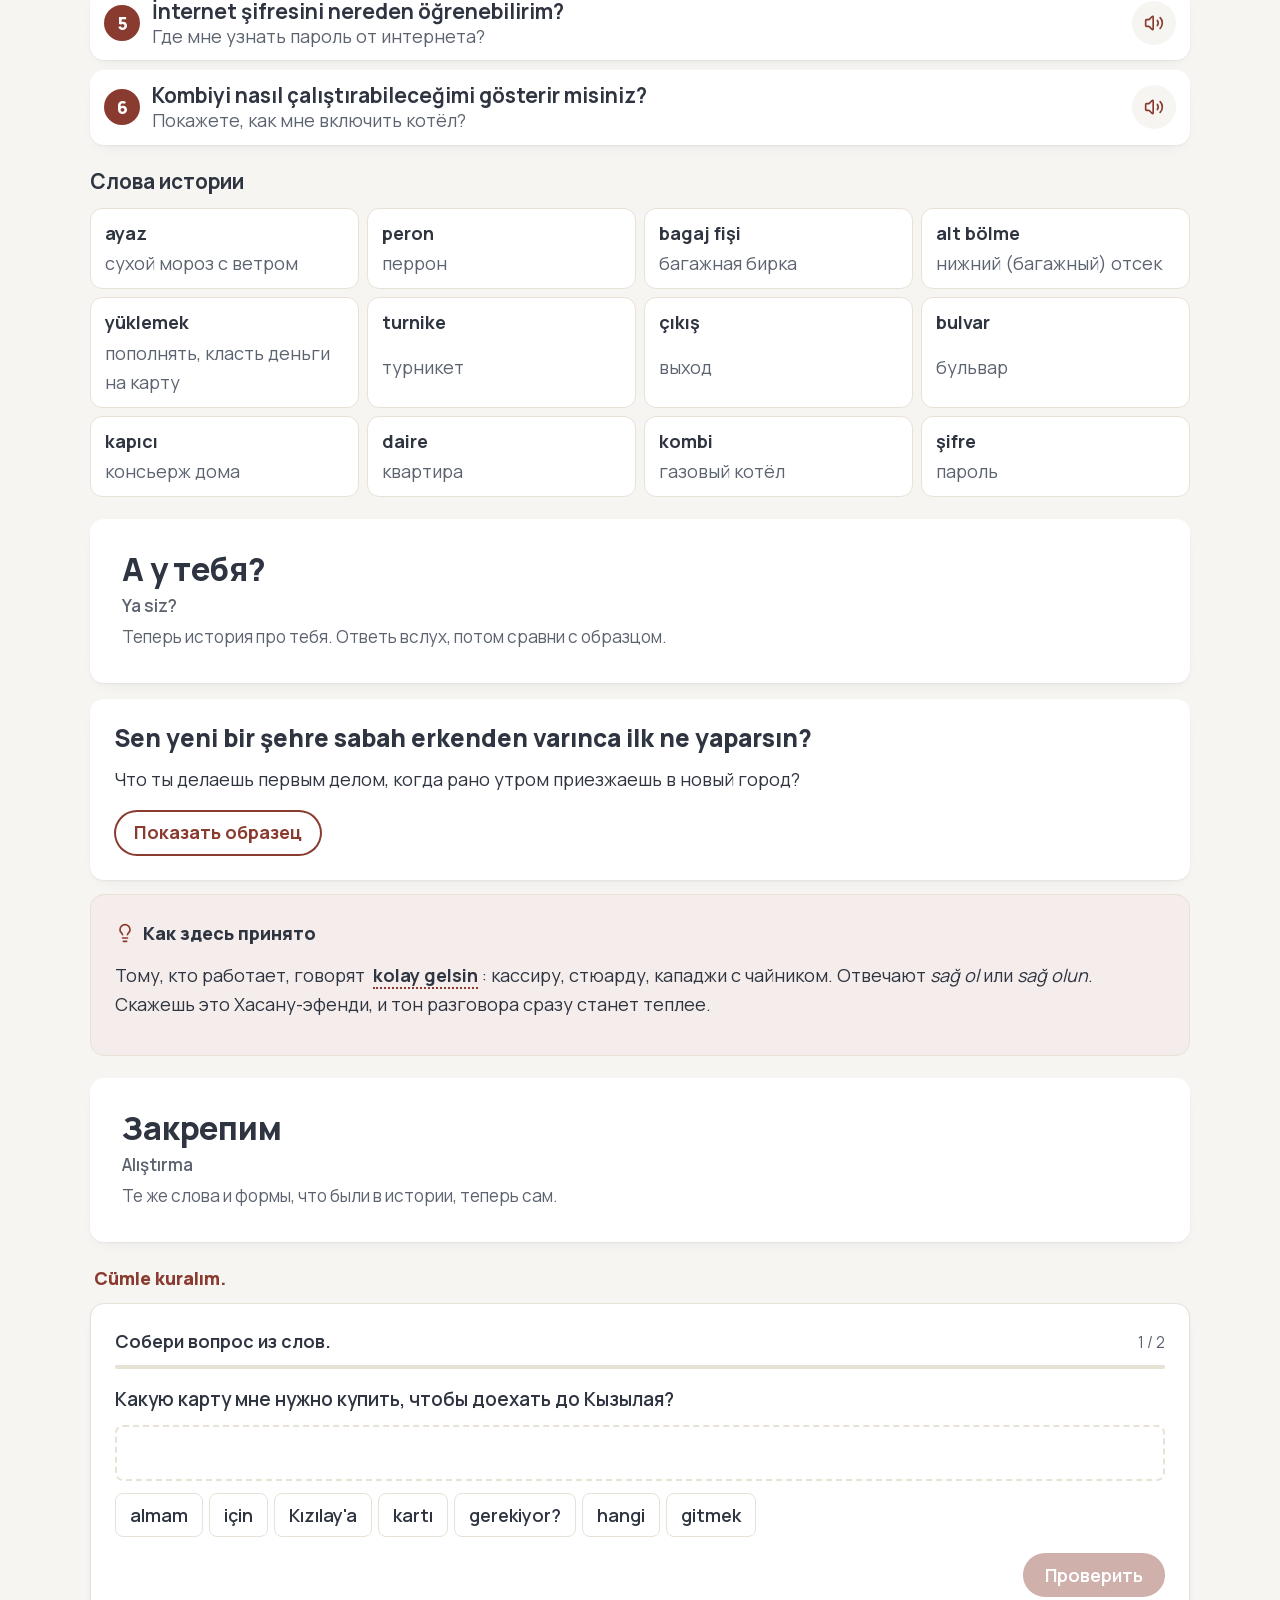
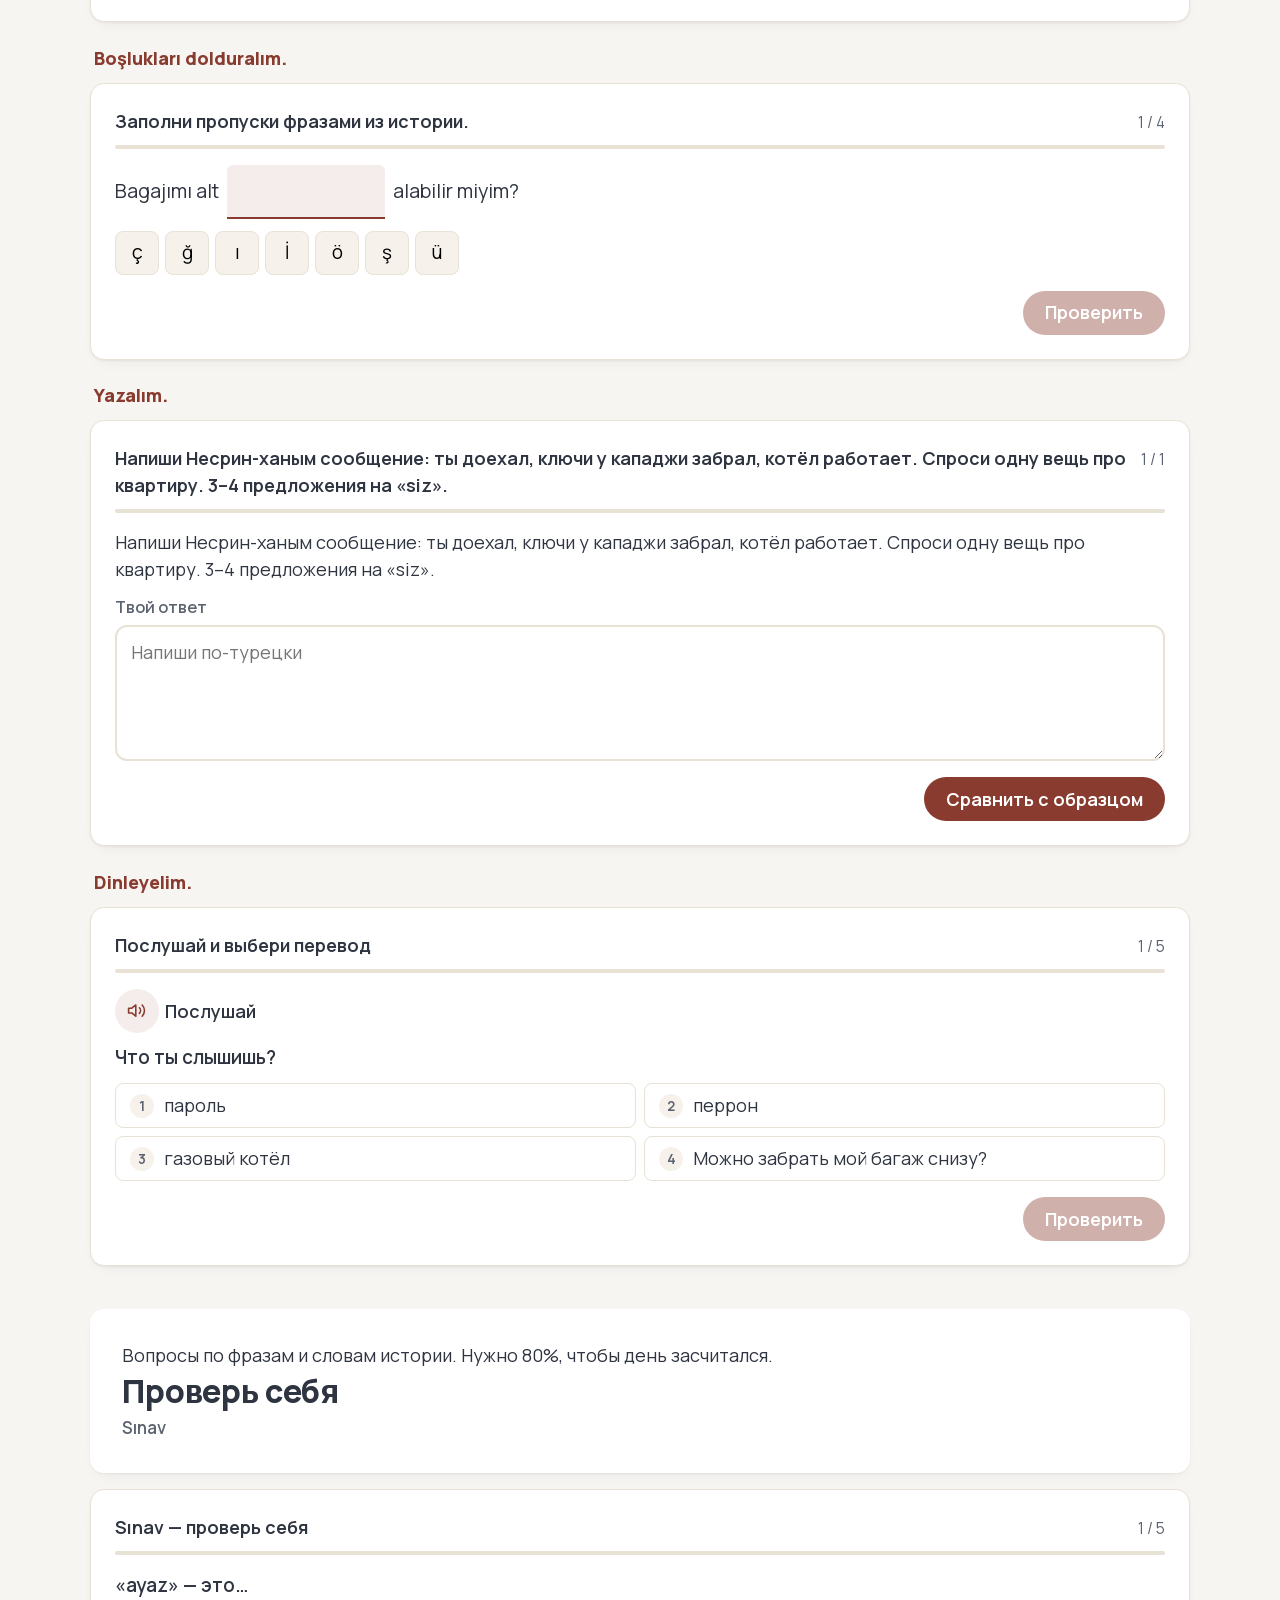
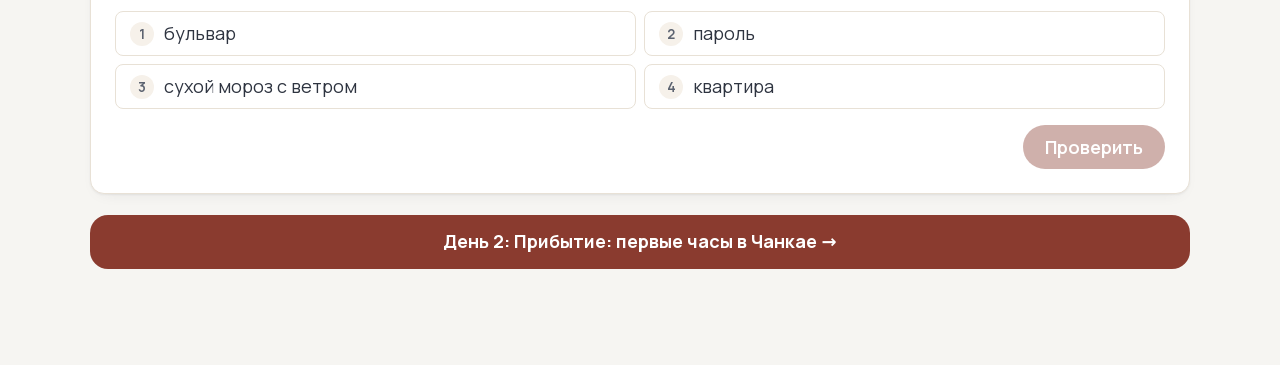
==== commit d1818afc: "Интерактивные визуализации: маршрут дня, схема города, разбор слова, шкала, диаграмма, чек-лист, пар" ====
--- a/d.b2.01/index.html
+++ b/d.b2.01/index.html
@@ -108,6 +108,10 @@
         <p>Ты приезжаешь в незнакомый город ночным автобусом. Какие слова тебе точно понадобятся в первый час? Нажми и послушай.</p>
         <p class="dy-prep__w" data-ui><button type="button" class="lx-chip lx-chip--tr dy-prep__chip" lang="tr" data-say="otobüs">otobüs</button><button type="button" class="lx-chip lx-chip--tr dy-prep__chip" lang="tr" data-say="bagaj">bagaj</button><button type="button" class="lx-chip lx-chip--tr dy-prep__chip" lang="tr" data-say="bilet">bilet</button><button type="button" class="lx-chip lx-chip--tr dy-prep__chip" lang="tr" data-say="metro">metro</button><button type="button" class="lx-chip lx-chip--tr dy-prep__chip" lang="tr" data-say="adres">adres</button><button type="button" class="lx-chip lx-chip--tr dy-prep__chip" lang="tr" data-say="anahtar">anahtar</button></p>
       </div>
+      <nav class="vz vz-route" aria-label="Маршрут дня">
+        <p class="vz__h">Маршрут дня <span>нажми на остановку, чтобы перейти к главе</span></p>
+        <div class="vz-route__wrap" style="--n:4"><ol class="vz-route__l"><li class="vz-route__i" style="--i:0"><a class="vz-route__s" href="#ch-1" data-route="ch-1"><span class="vz-route__n">1</span><span class="vz-route__t">06:20</span><span class="vz-route__p" lang="tr">AŞTİ, peron 31</span></a></li><li class="vz-route__i" style="--i:1"><a class="vz-route__s" href="#ch-2" data-route="ch-2"><span class="vz-route__n">2</span><span class="vz-route__t">06:45</span><span class="vz-route__p" lang="tr">Ankaray</span></a></li><li class="vz-route__i" style="--i:2"><a class="vz-route__s" href="#ch-3" data-route="ch-3"><span class="vz-route__n">3</span><span class="vz-route__t">07:20</span><span class="vz-route__p" lang="tr">Kızılay</span></a></li><li class="vz-route__i" style="--i:3"><a class="vz-route__s" href="#ch-4" data-route="ch-4"><span class="vz-route__n">4</span><span class="vz-route__t">08:00</span><span class="vz-route__p" lang="tr">Kavaklıdere, apartman</span></a></li></ol><span class="vz-route__bar" aria-hidden="true"></span></div>
+      </nav>
       <div class="st-chs">
       <article class="st-ch" id="ch-1" style="--i:0">
         <p class="st-ch__k"><span class="st-ch__n" data-ui>1</span><span class="st-ch__t">06:20 · AŞTİ, peron 31</span></p>
@@ -118,6 +122,12 @@
         <p class="st-p">Чемодан едет в багажном отсеке внизу. Ты выходишь на перрон, и в лицо бьёт ветер. В Анталье вчера было двадцать градусов.</p>
         <div class="st-b st-b--me"><span class="st-b__ava" aria-hidden="true" data-ui>Se</span><div class="st-b__body"><span class="st-b__who" lang="tr">Sen</span><p class="st-b__tr" lang="tr" data-say="Bagajımı alt bölmeden alabilir miyim? Fişim burada.">Bagajımı alt bölmeden alabilir miyim? Fişim burada.</p><p class="st-b__ru">Можно забрать мой багаж снизу? Вот моя бирка.</p></div></div>
         <div class="st-b"><span class="st-b__ava" aria-hidden="true" data-ui>Mu</span><div class="st-b__body"><span class="st-b__who" lang="tr">Muavin</span><p class="st-b__tr" lang="tr" data-say="Tabii, hemen veriyorum. Ankara'ya hoş geldiniz, üşümeyin.">Tabii, hemen veriyorum. Ankara'ya hoş geldiniz, üşümeyin.</p><p class="st-b__ru">Конечно, сейчас отдам. Добро пожаловать в Анкару, не замёрзните.</p></div></div>
+        <figure class="vz vz-scale" data-viz="scale" data-items="[{&quot;tr&quot;:&quot;Bagaj!&quot;,&quot;ru&quot;:&quot;Багаж!&quot;,&quot;pos&quot;:4,&quot;note&quot;:&quot;Одно слово звучит как приказ. Так говорят только в крайней спешке.&quot;},{&quot;tr&quot;:&quot;Bagajımı ver.&quot;,&quot;ru&quot;:&quot;Дай мой багаж.&quot;,&quot;pos&quot;:28,&quot;note&quot;:&quot;Повелительное на «ты» незнакомому человеку звучит грубовато.&quot;},{&quot;tr&quot;:&quot;Bagajımı verir misin?&quot;,&quot;ru&quot;:&quot;Дашь мой багаж?&quot;,&quot;pos&quot;:55,&quot;note&quot;:&quot;Вежливый вопрос, но на «ты». Годится для ровесника.&quot;},{&quot;tr&quot;:&quot;Bagajımı alabilir miyim?&quot;,&quot;ru&quot;:&quot;Можно забрать мой багаж?&quot;,&quot;pos&quot;:78,&quot;note&quot;:&quot;Нейтрально и вежливо: ты просишь разрешения. Так и сказал герой.&quot;},{&quot;tr&quot;:&quot;Rica etsem bagajımı verebilir misiniz?&quot;,&quot;ru&quot;:&quot;Будьте добры, не могли бы вы отдать мой багаж?&quot;,&quot;pos&quot;:97,&quot;note&quot;:&quot;Самый официальный вариант: «rica etsem» смягчает любую просьбу. На B2 он нужен в учреждениях.&quot;}]">
+          <figcaption class="vz__h">Как попросить свой багаж <span>нажми на цифру на шкале</span></figcaption>
+          <div class="vz-scale__track"><span class="vz-scale__fill" style="--x:97%"></span><button type="button" class="vz-scale__m" style="--x:4%;--i:0" data-i="0" aria-pressed="false" aria-label="Вариант 1: Багаж!">1</button><button type="button" class="vz-scale__m" style="--x:28%;--i:1" data-i="1" aria-pressed="false" aria-label="Вариант 2: Дай мой багаж.">2</button><button type="button" class="vz-scale__m" style="--x:55%;--i:2" data-i="2" aria-pressed="false" aria-label="Вариант 3: Дашь мой багаж?">3</button><button type="button" class="vz-scale__m" style="--x:78%;--i:3" data-i="3" aria-pressed="false" aria-label="Вариант 4: Можно забрать мой багаж?">4</button><button type="button" class="vz-scale__m" style="--x:97%;--i:4" data-i="4" aria-pressed="true" aria-label="Вариант 5: Будьте добры, не могли бы вы отдать мой багаж?">5</button></div>
+          <p class="vz-scale__ends"><span>резко</span><span>очень вежливо</span></p>
+          <div class="vz-scale__card" aria-live="polite"><p class="vz-scale__tr"><b lang="tr" data-say="Rica etsem bagajımı verebilir misiniz?">Rica etsem bagajımı verebilir misiniz?</b><button type="button" class="lx-say vz-say" data-say="Rica etsem bagajımı verebilir misiniz?" aria-label="Послушать: Rica etsem bagajımı verebilir misiniz?" data-ui><span class="lx-say__ico"><svg aria-hidden="true" xmlns="http://www.w3.org/2000/svg" viewBox="0 0 24 24" fill="none" stroke="currentColor" stroke-width="2" stroke-linecap="round" stroke-linejoin="round" > <path d="M11 4.702a.705.705 0 0 0-1.203-.498L6.413 7.587A1.4 1.4 0 0 1 5.416 8H3a1 1 0 0 0-1 1v6a1 1 0 0 0 1 1h2.416a1.4 1.4 0 0 1 .997.413l3.383 3.384A.705.705 0 0 0 11 19.298z" /> <path d="M16 9a5 5 0 0 1 0 6" /> <path d="M19.364 18.364a9 9 0 0 0 0-12.728" /> </svg></span></button></p><p class="vz-scale__ru">Будьте добры, не могли бы вы отдать мой багаж?</p><p class="vz-scale__note">Самый официальный вариант: «rica etsem» смягчает любую просьбу. На B2 он нужен в учреждениях.</p></div>
+        </figure>
         <div class="st-quirk" role="note"><p class="st-quirk__h"><span class="st-quirk__ico"><svg aria-hidden="true" xmlns="http://www.w3.org/2000/svg" viewBox="0 0 24 24" fill="none" stroke="currentColor" stroke-width="2" stroke-linecap="round" stroke-linejoin="round" > <path d="M11.017 2.814a1 1 0 0 1 1.966 0l1.051 5.558a2 2 0 0 0 1.594 1.594l5.558 1.051a1 1 0 0 1 0 1.966l-5.558 1.051a2 2 0 0 0-1.594 1.594l-1.051 5.558a1 1 0 0 1-1.966 0l-1.051-5.558a2 2 0 0 0-1.594-1.594l-5.558-1.051a1 1 0 0 1 0-1.966l5.558-1.051a2 2 0 0 0 1.594-1.594z" /> <path d="M20 2v4" /> <path d="M22 4h-4" /> <circle cx="4" cy="20" r="2" /> </svg></span><span>Кстати</span></p><p>У этого холода есть имя: <button type="button" class="st-w" data-say="ayaz" aria-expanded="false"><span lang="tr">ayaz</span><span class="st-w__ru">сухой мороз с ветром</span></button>. «Ankara'nın ayazı» анкарцы произносят почти с гордостью. Зима здесь континентальная: днём солнце, а утром минус.</p></div>
       </article>
       <article class="st-ch" id="ch-2" style="--i:1">
@@ -141,6 +151,17 @@
         <div class="st-b st-b--me"><span class="st-b__ava" aria-hidden="true" data-ui>Se</span><div class="st-b__body"><span class="st-b__who" lang="tr">Sen</span><p class="st-b__tr" lang="tr" data-say="Affedersiniz, Kavaklıdere'ye yürüyerek ne kadar sürer?">Affedersiniz, Kavaklıdere'ye yürüyerek ne kadar sürer?</p><p class="st-b__ru">Извините, сколько идти пешком до Каваклыдере?</p></div></div>
         <div class="st-b"><span class="st-b__ava" aria-hidden="true" data-ui>Am</span><div class="st-b__body"><span class="st-b__who" lang="tr">Amca</span><p class="st-b__tr" lang="tr" data-say="Yirmi beş dakika sürer. Atatürk Bulvarı'ndan dümdüz yukarı çıkın, Kuğulu Park'ı görünce sola dönün.">Yirmi beş dakika sürer. Atatürk Bulvarı'ndan dümdüz yukarı çıkın, Kuğulu Park'ı görünce sola dönün.</p><p class="st-b__ru">Минут двадцать пять. Идите по бульвару Ататюрка прямо вверх, у парка Кугулу поверните налево.</p></div></div>
         <div class="st-note" role="note"><p class="st-note__h"><span class="st-note__ico"><svg aria-hidden="true" xmlns="http://www.w3.org/2000/svg" viewBox="0 0 24 24" fill="none" stroke="currentColor" stroke-width="2" stroke-linecap="round" stroke-linejoin="round" > <path d="M15 14c.2-1 .7-1.7 1.5-2.5 1-.9 1.5-2.2 1.5-3.5A6 6 0 0 0 6 8c0 1 .2 2.2 1.5 3.5.7.7 1.3 1.5 1.5 2.5" /> <path d="M9 18h6" /> <path d="M10 22h4" /> </svg></span><span>Тонкость: путь одним словом</span></p><p><button type="button" class="st-w" data-say="yürüyerek" aria-expanded="false"><span lang="tr">yürüyerek</span><span class="st-w__ru">пешком</span></button>: окончание <em>-(y)erek</em> показывает, <em>как</em> ты что-то делаешь. А <button type="button" class="st-w" data-say="görünce" aria-expanded="false"><span lang="tr">görünce</span><span class="st-w__ru">как увидите</span></button> отвечает на вопрос «когда». Оба знакомы с B1, просто в столице их говорят быстрее.</p><ul class="st-note__ex"><li><b lang="tr" data-say="Yürüyerek yirmi dakika sürer.">Yürüyerek yirmi dakika sürer.</b><span>Пешком двадцать минут.</span></li><li><b lang="tr" data-say="Parkı görünce sola dönün.">Parkı görünce sola dönün.</b><span>Увидите парк — поворачивайте налево.</span></li></ul></div>
+        <figure class="vz vz-map" data-viz="map" data-points="[{&quot;tr&quot;:&quot;AŞTİ&quot;,&quot;ru&quot;:&quot;Автовокзал АШТИ&quot;,&quot;note&quot;:&quot;Междугородний автовокзал. Отсюда идёт метро Анкарай.&quot;},{&quot;tr&quot;:&quot;Ulus&quot;,&quot;ru&quot;:&quot;Улус&quot;,&quot;note&quot;:&quot;Старый центр. Сегодня туда не нужно, но бульвар Ататюрка начинается оттуда.&quot;},{&quot;tr&quot;:&quot;Kızılay&quot;,&quot;ru&quot;:&quot;Площадь Кызылай&quot;,&quot;note&quot;:&quot;Центр столицы: здесь ты выходишь из Анкарая, дальше пешком.&quot;},{&quot;tr&quot;:&quot;Kuğulu Park&quot;,&quot;ru&quot;:&quot;Парк Кугулу&quot;,&quot;note&quot;:&quot;Парк с лебедями в конце бульвара Ататюрка. Отсюда налево.&quot;},{&quot;tr&quot;:&quot;Kavaklıdere&quot;,&quot;ru&quot;:&quot;Квартира в Каваклыдере&quot;,&quot;note&quot;:&quot;Дом за парком, ключи у кападжи Хасана-эфенди.&quot;}]">
+          <figcaption class="vz__h">Утро на схеме Анкары <span>нажми на точку, чтобы услышать название</span></figcaption>
+          <svg class="vz-map__svg" viewBox="0 0 640 380" role="group" aria-label="Утро на схеме Анкары">
+            <rect class="vz-map__bg" width="640" height="380" rx="18"/>
+            <g class="vz-map__area"><ellipse cx="520" cy="368" rx="100" ry="18"/><text x="520" y="374" text-anchor="middle">Çankaya</text></g><path d="M290 40 L330 170 L440 290 L500 370" class="vz-map__st"/><path d="M60 262 Q200 215 330 170" class="vz-map__st"/><path d="M330 170 L620 150" class="vz-map__st"/>
+            <path class="vz-map__route" d="M80 250 L330 170 L440 290 L540 330" pathLength="100"/>
+            <g class="vz-map__leg" style="--i:0"><rect x="122.75" y="193" width="164.5" height="34" rx="17"/><text x="205" y="217" text-anchor="middle">Ankaray 15 dk</text></g><g class="vz-map__leg" style="--i:1"><rect x="302.75" y="213" width="164.5" height="34" rx="17"/><text x="385" y="237" text-anchor="middle">yürüyüş 25 dk</text></g><g class="vz-map__leg" style="--i:2"><rect x="455" y="293" width="70" height="34" rx="17"/><text x="490" y="317" text-anchor="middle">3 dk</text></g><g class="vz-map__pt is-route" data-pt="0" tabindex="0" role="button" aria-label="Автовокзал АШТИ: AŞTİ"><circle class="vz-map__hit" cx="80" cy="250" r="30"/><circle class="vz-map__dot" cx="80" cy="250" r="14"/><text x="102" y="258" text-anchor="start" lang="tr">AŞTİ</text></g><g class="vz-map__pt" data-pt="1" tabindex="0" role="button" aria-label="Улус: Ulus"><circle class="vz-map__hit" cx="290" cy="60" r="30"/><circle class="vz-map__dot" cx="290" cy="60" r="10"/><text x="312" y="68" text-anchor="start" lang="tr">Ulus</text></g><g class="vz-map__pt is-route" data-pt="2" tabindex="0" role="button" aria-label="Площадь Кызылай: Kızılay"><circle class="vz-map__hit" cx="330" cy="170" r="30"/><circle class="vz-map__dot" cx="330" cy="170" r="14"/><text x="352" y="178" text-anchor="start" lang="tr">Kızılay</text></g><g class="vz-map__pt is-route" data-pt="3" tabindex="0" role="button" aria-label="Парк Кугулу: Kuğulu Park"><circle class="vz-map__hit" cx="440" cy="290" r="30"/><circle class="vz-map__dot" cx="440" cy="290" r="14"/><text x="418" y="298" text-anchor="end" lang="tr">Kuğulu Park</text></g><g class="vz-map__pt is-route" data-pt="4" tabindex="0" role="button" aria-label="Квартира в Каваклыдере: Kavaklıdere"><circle class="vz-map__hit" cx="540" cy="330" r="30"/><circle class="vz-map__dot" cx="540" cy="330" r="14"/><text x="518" y="338" text-anchor="end" lang="tr">Kavaklıdere</text></g>
+          </svg>
+          <ol class="vz-map__legs"><li><span lang="tr">AŞTİ → Kızılay</span><b>Ankaray 15 dk</b></li><li><span lang="tr">Kızılay → Kuğulu Park</span><b>yürüyüş 25 dk</b></li><li><span lang="tr">Kuğulu Park → Kavaklıdere</span><b>3 dk</b></li></ol>
+          <div class="vz-map__info" aria-live="polite"><b lang="tr">AŞTİ</b><span>Междугородний автовокзал. Отсюда идёт метро Анкарай.</span></div>
+        </figure>
         <div class="st-quirk" role="note"><p class="st-quirk__h"><span class="st-quirk__ico"><svg aria-hidden="true" xmlns="http://www.w3.org/2000/svg" viewBox="0 0 24 24" fill="none" stroke="currentColor" stroke-width="2" stroke-linecap="round" stroke-linejoin="round" > <path d="M11.017 2.814a1 1 0 0 1 1.966 0l1.051 5.558a2 2 0 0 0 1.594 1.594l5.558 1.051a1 1 0 0 1 0 1.966l-5.558 1.051a2 2 0 0 0-1.594 1.594l-1.051 5.558a1 1 0 0 1-1.966 0l-1.051-5.558a2 2 0 0 0-1.594-1.594l-5.558-1.051a1 1 0 0 1 0-1.966l5.558-1.051a2 2 0 0 0 1.594-1.594z" /> <path d="M20 2v4" /> <path d="M22 4h-4" /> <circle cx="4" cy="20" r="2" /> </svg></span><span>Кстати</span></p><p>В Анкаре симит толще и темнее, чем в Стамбуле: перед печью его щедро окунают в пекмез. Местные уверены, что <em>Ankara simidi</em> — единственный настоящий. Спорить в семь утра незачем, лучше купить.</p></div>
       </article>
       <article class="st-ch" id="ch-4" style="--i:3">
@@ -157,12 +178,31 @@
           <p class="st-choice__then" aria-live="polite" hidden></p>
         </div>
         <div class="st-note" role="note"><p class="st-note__h"><span class="st-note__ico"><svg aria-hidden="true" xmlns="http://www.w3.org/2000/svg" viewBox="0 0 24 24" fill="none" stroke="currentColor" stroke-width="2" stroke-linecap="round" stroke-linejoin="round" > <path d="M15 14c.2-1 .7-1.7 1.5-2.5 1-.9 1.5-2.2 1.5-3.5A6 6 0 0 0 6 8c0 1 .2 2.2 1.5 3.5.7.7 1.3 1.5 1.5 2.5" /> <path d="M9 18h6" /> <path d="M10 22h4" /> </svg></span><span>Тонкость: вопрос внутри просьбы</span></p><p><button type="button" class="st-w" data-say="nasıl çalıştırabileceğimi" aria-expanded="false"><span lang="tr">nasıl çalıştırabileceğimi</span><span class="st-w__ru">как я могу включить</span></button>: вопрос «как я включу?» стал частью большой фразы. Внутри <em>-(y)eceğ-</em> и <em>-im-i</em>: «то, как я смогу включить», и это «то» ты просишь показать. Это уже язык B2.</p><ul class="st-note__ex"><li><b lang="tr" data-say="Nasıl çalıştırabileceğimi gösterir misiniz?">Nasıl çalıştırabileceğimi gösterir misiniz?</b><span>Покажете, как это включить?</span></li><li><b lang="tr" data-say="Çöpü ne zaman çıkaracağımı bilmiyorum.">Çöpü ne zaman çıkaracağımı bilmiyorum.</b><span>Я не знаю, когда выносить мусор.</span></li></ul></div>
+        <figure class="vz vz-anat" data-viz="anat" data-parts="[{&quot;p&quot;:&quot;çalış&quot;,&quot;ru&quot;:&quot;работать&quot;,&quot;role&quot;:&quot;корень&quot;},{&quot;p&quot;:&quot;tır&quot;,&quot;ru&quot;:&quot;заставить → «включить»&quot;,&quot;role&quot;:&quot;понуждение&quot;},{&quot;p&quot;:&quot;abil&quot;,&quot;ru&quot;:&quot;мочь&quot;,&quot;role&quot;:&quot;возможность&quot;},{&quot;p&quot;:&quot;eceğ&quot;,&quot;ru&quot;:&quot;то, что будет&quot;,&quot;role&quot;:&quot;причастие будущего&quot;},{&quot;p&quot;:&quot;im&quot;,&quot;ru&quot;:&quot;моё, «я»&quot;,&quot;role&quot;:&quot;принадлежность&quot;},{&quot;p&quot;:&quot;i&quot;,&quot;ru&quot;:&quot;кого? что?&quot;,&quot;role&quot;:&quot;винительный&quot;}]">
+          <figcaption class="vz__h">Разбор слова <span>нажимай на части по очереди</span></figcaption>
+          <p class="vz-anat__word"><b lang="tr">çalıştırabileceğimi</b><button type="button" class="lx-say vz-say" data-say="çalıştırabileceğimi" aria-label="Послушать: çalıştırabileceğimi" data-ui><span class="lx-say__ico"><svg aria-hidden="true" xmlns="http://www.w3.org/2000/svg" viewBox="0 0 24 24" fill="none" stroke="currentColor" stroke-width="2" stroke-linecap="round" stroke-linejoin="round" > <path d="M11 4.702a.705.705 0 0 0-1.203-.498L6.413 7.587A1.4 1.4 0 0 1 5.416 8H3a1 1 0 0 0-1 1v6a1 1 0 0 0 1 1h2.416a1.4 1.4 0 0 1 .997.413l3.383 3.384A.705.705 0 0 0 11 19.298z" /> <path d="M16 9a5 5 0 0 1 0 6" /> <path d="M19.364 18.364a9 9 0 0 0 0-12.728" /> </svg></span></button></p>
+          <p class="vz-anat__ru">то, как я смогу (его) включить</p>
+          <div class="vz-anat__parts"><button type="button" class="vz-anat__p is-root" style="--i:0" data-i="0" aria-pressed="false"><span class="vz-anat__m" lang="tr">çalış</span><span class="vz-anat__r">корень</span></button><span class="vz-anat__plus" aria-hidden="true">+</span><button type="button" class="vz-anat__p" style="--i:1" data-i="1" aria-pressed="false"><span class="vz-anat__m" lang="tr">tır</span><span class="vz-anat__r">понуждение</span></button><span class="vz-anat__plus" aria-hidden="true">+</span><button type="button" class="vz-anat__p" style="--i:2" data-i="2" aria-pressed="false"><span class="vz-anat__m" lang="tr">abil</span><span class="vz-anat__r">возможность</span></button><span class="vz-anat__plus" aria-hidden="true">+</span><button type="button" class="vz-anat__p" style="--i:3" data-i="3" aria-pressed="false"><span class="vz-anat__m" lang="tr">eceğ</span><span class="vz-anat__r">причастие будущего</span></button><span class="vz-anat__plus" aria-hidden="true">+</span><button type="button" class="vz-anat__p" style="--i:4" data-i="4" aria-pressed="false"><span class="vz-anat__m" lang="tr">im</span><span class="vz-anat__r">принадлежность</span></button><span class="vz-anat__plus" aria-hidden="true">+</span><button type="button" class="vz-anat__p" style="--i:5" data-i="5" aria-pressed="false"><span class="vz-anat__m" lang="tr">i</span><span class="vz-anat__r">винительный</span></button></div>
+          <p class="vz-anat__info" aria-live="polite">Слово собирается слева направо: каждая часть добавляет смысл.</p>
+        </figure>
         <div class="st-b st-b--me"><span class="st-b__ava" aria-hidden="true" data-ui>Se</span><div class="st-b__body"><span class="st-b__who" lang="tr">Sen</span><p class="st-b__tr" lang="tr" data-say="Bir de çöpü ne zaman çıkarmam gerekiyor?">Bir de çöpü ne zaman çıkarmam gerekiyor?</p><p class="st-b__ru">И ещё: когда мне выносить мусор?</p></div></div>
         <div class="st-b"><span class="st-b__ava" aria-hidden="true" data-ui>Ha</span><div class="st-b__body"><span class="st-b__who" lang="tr">Kapıcı Hasan</span><p class="st-b__tr" lang="tr" data-say="Akşam sekizden sonra kapının önüne koy, ben alırım.">Akşam sekizden sonra kapının önüne koy, ben alırım.</p><p class="st-b__ru">Ставь у двери после восьми вечера, я заберу.</p></div></div>
         <div class="st-quirk" role="note"><p class="st-quirk__h"><span class="st-quirk__ico"><svg aria-hidden="true" xmlns="http://www.w3.org/2000/svg" viewBox="0 0 24 24" fill="none" stroke="currentColor" stroke-width="2" stroke-linecap="round" stroke-linejoin="round" > <path d="M11.017 2.814a1 1 0 0 1 1.966 0l1.051 5.558a2 2 0 0 0 1.594 1.594l5.558 1.051a1 1 0 0 1 0 1.966l-5.558 1.051a2 2 0 0 0-1.594 1.594l-1.051 5.558a1 1 0 0 1-1.966 0l-1.051-5.558a2 2 0 0 0-1.594-1.594l-5.558-1.051a1 1 0 0 1 0-1.966l5.558-1.051a2 2 0 0 0 1.594-1.594z" /> <path d="M20 2v4" /> <path d="M22 4h-4" /> <circle cx="4" cy="20" r="2" /> </svg></span><span>Кстати</span></p><p>Кападжи в анкарском доме — больше, чем консьерж. Он забирает мусор у дверей, может утром принести хлеб и знает всех жильцов по именам. На праздник ему принято оставить небольшой подарок или деньги.</p></div>
       </article>
       </div>
       <p class="st-end">В половине девятого ты сидишь на подоконнике в Каваклыдере с горячим чаем от Хасана-эфенди. Багаж, карта, дорога и котёл: всё решено по-турецки. Неделя в столице началась.</p>
+      <figure class="vz vz-tasks" data-viz="tasks">
+          <figcaption class="vz__h">Пять дел первого утра <span>отмечай, что уже умеешь сказать</span></figcaption>
+          <div class="vz-tasks__body">
+            <div class="vz-tasks__ring" role="img" aria-label="Готово 0 из 5"><svg viewBox="0 0 120 120" aria-hidden="true"><circle class="vz-tasks__bg" cx="60" cy="60" r="50"/><circle class="vz-tasks__fg" cx="60" cy="60" r="50" pathLength="100" stroke-dasharray="0 100"/></svg><span><b>0</b>из 5</span></div>
+            <ul class="vz-tasks__l"><li><label class="vz-tasks__i"><input type="checkbox" class="vz-tasks__cb"><span class="vz-tasks__box" aria-hidden="true"></span><span class="vz-tasks__w"><b lang="tr">Bagajımı alabilir miyim?</b><small>забрать багаж</small></span></label></li><li><label class="vz-tasks__i"><input type="checkbox" class="vz-tasks__cb"><span class="vz-tasks__box" aria-hidden="true"></span><span class="vz-tasks__w"><b lang="tr">Kartıma yüz lira yükler misiniz?</b><small>пополнить карту</small></span></label></li><li><label class="vz-tasks__i"><input type="checkbox" class="vz-tasks__cb"><span class="vz-tasks__box" aria-hidden="true"></span><span class="vz-tasks__w"><b lang="tr">Kavaklıdere'ye yürüyerek ne kadar sürer?</b><small>узнать дорогу</small></span></label></li><li><label class="vz-tasks__i"><input type="checkbox" class="vz-tasks__cb"><span class="vz-tasks__box" aria-hidden="true"></span><span class="vz-tasks__w"><b lang="tr">İnternet şifresini nereden öğrenebilirim?</b><small>узнать пароль от интернета</small></span></label></li><li><label class="vz-tasks__i"><input type="checkbox" class="vz-tasks__cb"><span class="vz-tasks__box" aria-hidden="true"></span><span class="vz-tasks__w"><b lang="tr">Kombiyi nasıl çalıştırabileceğimi gösterir misiniz?</b><small>включить котёл</small></span></label></li></ul>
+          </div>
+        </figure>
+      <figure class="vz vz-bars" data-viz="bars">
+          <figcaption class="vz__h">Утро героя по минутам <span>всего 70 мин · нажми на столбик</span></figcaption>
+          <ul class="vz-bars__l"><li class="vz-bars__i" style="--i:0"><span class="vz-bars__lab">Багаж на перроне</span><button type="button" class="vz-bars__track" data-note="Бирка, нижний отсек и «Ankara’ya hoş geldiniz» от стюарда." aria-label="Багаж на перроне: 5 мин"><span class="vz-bars__bar" style="--v:0.200"></span></button><span class="vz-bars__val">5 мин</span></li><li class="vz-bars__i" style="--i:1"><span class="vz-bars__lab">Карта и Анкарай</span><button type="button" class="vz-bars__track" data-note="Покупка AnkaraKart и пятнадцать минут до Кызылая без пересадок." aria-label="Карта и Анкарай: 25 мин"><span class="vz-bars__bar" style="--v:1.000"></span></button><span class="vz-bars__val">25 мин</span></li><li class="vz-bars__i" style="--i:2"><span class="vz-bars__lab">Пешком до Каваклыдере</span><button type="button" class="vz-bars__track" data-note="По бульвару Ататюрка вверх, у парка Кугулу налево." aria-label="Пешком до Каваклыдере: 25 мин"><span class="vz-bars__bar" style="--v:1.000"></span></button><span class="vz-bars__val">25 мин</span></li><li class="vz-bars__i" style="--i:3"><span class="vz-bars__lab">Ключи, пароль, котёл</span><button type="button" class="vz-bars__track" data-note="Три вопроса Хасану-эфенди и горячий чай в конце." aria-label="Ключи, пароль, котёл: 15 мин"><span class="vz-bars__bar" style="--v:0.600"></span></button><span class="vz-bars__val">15 мин</span></li></ul>
+          <p class="vz-bars__note" aria-live="polite">Больше всего времени ушло на дорогу. Нажми на столбик, чтобы узнать подробности.</p>
+        </figure>
   </section>
 
   <section data-section="ozet" data-words="105" id="p-ozet" class="st-sec">
@@ -276,5 +316,112 @@
   gsap.to(q('an-drift'), { x: 24, duration: 9, ease: 'sine.inOut', yoyo: true, repeat: -1 });
 })();
 </script>
+<script>
+// Поведение визуализаций дня (вставляется в страницу инлайном, как design.js у дней A1).
+(() => {
+  const RM = matchMedia('(prefers-reduced-motion: reduce)').matches;
+  const $ = (r, s) => r.querySelector(s), $$ = (r, s) => [...r.querySelectorAll(s)];
+  const esc = (s) => String(s).replace(/[&<>"]/g, (c) => ({ '&': '&amp;', '<': '&lt;', '>': '&gt;', '"': '&quot;' }[c]));
+  const speak = (tr) => { try { const u = new SpeechSynthesisUtterance(tr); u.lang = 'tr-TR'; speechSynthesis.cancel(); speechSynthesis.speak(u); } catch (e) {} };
+
+  // появление при прокрутке: блок получает is-in один раз
+  const io = new IntersectionObserver((es) => es.forEach((e) => { if (e.isIntersecting) { e.target.classList.add('is-in'); io.unobserve(e.target); } }), { threshold: 0.35 });
+  $$(document, '.vz').forEach((el) => (RM ? el.classList.add('is-in') : io.observe(el)));
+
+  // маршрут дня: текущая глава подсвечивается, полоса прогресса растёт
+  const route = $(document, '.vz-route');
+  if (route) {
+    const links = $$(route, '[data-route]');
+    const bar = $(route, '.vz-route__bar');
+    const seen = new Set();
+    const ro = new IntersectionObserver((es) => {
+      es.forEach((e) => { if (e.isIntersecting) seen.add(e.target.id); });
+      let cur = -1;
+      links.forEach((a, i) => { const on = seen.has(a.dataset.route); a.classList.toggle('is-done', on); if (on) cur = i; });
+      links.forEach((a, i) => a.toggleAttribute('aria-current', i === cur));
+      if (bar) bar.style.setProperty('--p', links.length > 1 ? Math.max(0, cur) / (links.length - 1) : 1);
+    }, { rootMargin: '0px 0px -55% 0px' });
+    links.forEach((a) => { const ch = document.getElementById(a.dataset.route); if (ch) ro.observe(ch); });
+  }
+
+  // схема города: точка → подпись внизу
+  $$(document, '[data-viz="map"]').forEach((fig) => {
+    const pts = JSON.parse(fig.dataset.points);
+    const info = $(fig, '.vz-map__info');
+    const pick = (g) => {
+      const p = pts[g.dataset.pt];
+      $$(fig, '.vz-map__pt').forEach((x) => x.classList.toggle('is-on', x === g));
+      info.innerHTML = `<b lang="tr">${esc(p.tr)}</b><span>${esc(p.note || p.ru)}</span>`;
+      speak(p.tr);
+    };
+    $$(fig, '.vz-map__pt').forEach((g) => {
+      g.addEventListener('click', () => pick(g));
+      g.addEventListener('keydown', (e) => { if (e.key === 'Enter' || e.key === ' ') { e.preventDefault(); pick(g); } });
+    });
+  });
+
+  // разбор слова: части загораются по очереди, под ними — смысл
+  $$(document, '[data-viz="anat"]').forEach((fig) => {
+    const parts = JSON.parse(fig.dataset.parts);
+    const info = $(fig, '.vz-anat__info');
+    const btns = $$(fig, '.vz-anat__p');
+    btns.forEach((b, i) => b.addEventListener('click', () => {
+      btns.forEach((x, k) => { x.classList.toggle('is-lit', k <= i); x.setAttribute('aria-pressed', k === i); });
+      const built = parts.slice(0, i + 1).map((x) => x.p).join('');
+      info.innerHTML = `<b lang="tr">${esc(built)}</b> · <i>${esc(parts[i].p)}</i> — ${esc(parts[i].ru)}`;
+    }));
+  });
+
+  // шкала: цифра → фраза, перевод, пояснение
+  $$(document, '[data-viz="scale"]').forEach((fig) => {
+    const items = JSON.parse(fig.dataset.items);
+    const card = $(fig, '.vz-scale__card'), fill = $(fig, '.vz-scale__fill');
+    $$(fig, '.vz-scale__m').forEach((m, i) => m.addEventListener('click', () => {
+      const it = items[i];
+      $$(fig, '.vz-scale__m').forEach((x) => x.setAttribute('aria-pressed', x === m));
+      fill.style.setProperty('--x', it.pos + '%');
+      $(card, '.vz-scale__tr b').textContent = it.tr;
+      $(card, '.vz-scale__tr b').dataset.say = it.tr;
+      $(card, '.vz-say').dataset.say = it.tr;
+      $(card, '.vz-scale__ru').textContent = it.ru;
+      $(card, '.vz-scale__note').textContent = it.note || '';
+      speak(it.tr);
+    }));
+  });
+
+  // столбики: нажатие показывает пояснение
+  $$(document, '[data-viz="bars"]').forEach((fig) => {
+    const note = $(fig, '.vz-bars__note');
+    $$(fig, '.vz-bars__track').forEach((t) => t.addEventListener('click', () => {
+      $$(fig, '.vz-bars__i').forEach((li) => li.classList.toggle('is-on', li.contains(t)));
+      note.textContent = t.dataset.note;
+    }));
+  });
+
+  // чек-лист: кольцо заполняется
+  $$(document, '[data-viz="tasks"]').forEach((fig) => {
+    const cbs = $$(fig, '.vz-tasks__cb');
+    const fg = $(fig, '.vz-tasks__fg'), num = $(fig, '.vz-tasks__ring b'), ring = $(fig, '.vz-tasks__ring');
+    const upd = () => {
+      const k = cbs.filter((c) => c.checked).length, p = Math.round((k / cbs.length) * 100);
+      fg.setAttribute('stroke-dasharray', `${p} 100`);
+      num.textContent = k;
+      ring.setAttribute('aria-label', `Готово ${k} из ${cbs.length}`);
+      fig.classList.toggle('is-full', k === cbs.length);
+    };
+    cbs.forEach((c) => c.addEventListener('change', () => { upd(); if (c.checked) speak(c.closest('label').querySelector('b').textContent); }));
+  });
+
+  // пары суффиксов: переключатель формы
+  $$(document, '[data-viz="pairs"]').forEach((fig) => {
+    $$(fig, '[data-mode]').forEach((b) => b.addEventListener('click', () => {
+      const m = b.dataset.mode;
+      $$(fig, '[data-mode]').forEach((x) => x.setAttribute('aria-pressed', x === b));
+      fig.classList.toggle('is-b', m === 'b');
+      $$(fig, '[data-a]').forEach((el) => { el.textContent = el.dataset[m]; });
+    }));
+  });
+})();
+</script>
 </body>
 </html>
--- a/d.b2.01/media/design.css
+++ b/d.b2.01/media/design.css
@@ -108,3 +108,138 @@
 .lx[data-design="b2-asti"] .dy-prep { margin: 0 0 4px; }
 .lx[data-design="b2-asti"] .dy-prep__chip { min-height: 40px; }
 .lx[data-design="b2-asti"] .dy-culture { box-shadow: none; border: 1px solid var(--lx-line); }
+
+/* ---------- визуализации дня (tools/viz.css) ----------
+   Одна серия = цвет дня (--lx-accent), текст — чернила kit, сетка и подложки — нейтральные.
+   Тонкие метки, скруглённые концы, подписи прямо у данных. Анимация только при is-in и без reduced-motion. */
+.lx .vz { margin: 18px 0; padding: clamp(16px, 3.4vw, 26px); border-radius: var(--lx-r, 14px); background: var(--lx-surf, #fff); border: 1px solid var(--lx-line); }
+.lx .vz__h { display: flex; flex-wrap: wrap; align-items: baseline; gap: 4px 10px; margin: 0 0 14px !important; font-weight: 800; font-size: 1.05em; color: var(--lx-ink); }
+.lx .vz__h span { font-weight: 500; font-size: .85em; color: var(--lx-muted); }
+.lx .vz-say { flex: none; }
+
+/* маршрут дня: степпер на всю ширину, без горизонтальной прокрутки */
+.lx .vz-route__wrap { position: relative; }
+.lx .vz-route__l { position: relative; display: grid; grid-template-columns: repeat(var(--n), 1fr); gap: 4px; margin: 0; padding: 0; list-style: none; }
+.lx .vz-route__l::before { content: ""; position: absolute; left: calc(50% / var(--n)); right: calc(50% / var(--n)); top: 20px; height: 3px; border-radius: 3px; background: var(--lx-line); }
+.lx .vz-route__bar { position: absolute; left: calc(50% / var(--n)); top: 20px; height: 3px; width: calc((100% - 100% / var(--n)) * var(--p, 0)); border-radius: 3px; background: var(--lx-accent); transition: width .5s ease; pointer-events: none; }
+.lx .vz-route__s { position: relative; display: grid; gap: 4px; justify-items: center; text-align: center; padding: 0 2px 4px; color: inherit; text-decoration: none; }
+.lx .vz-route__n { display: grid; place-items: center; width: 44px; height: 44px; border-radius: 50%; background: var(--lx-surf); border: 3px solid var(--lx-line); color: var(--lx-muted); font-weight: 800; transition: border-color .3s, background-color .3s, color .3s; }
+.lx .vz-route__s.is-done .vz-route__n { border-color: var(--lx-accent); color: var(--lx-accent); }
+.lx .vz-route__s[aria-current] .vz-route__n { background: var(--lx-accent); border-color: var(--lx-accent); color: #fff; }
+.lx .vz-route__t { font-weight: 800; font-variant-numeric: tabular-nums; font-size: .92em; }
+.lx .vz-route__p { font-size: .78em; color: var(--lx-muted); line-height: 1.25; overflow-wrap: anywhere; }
+.lx .vz-route .vz-route__i { opacity: 0; transform: translateY(8px); }
+.lx .vz-route.is-in .vz-route__i { opacity: 1; transform: none; transition: opacity .4s ease calc(var(--i) * .08s), transform .4s ease calc(var(--i) * .08s); }
+
+/* схема города */
+.lx .vz-map__svg { display: block; width: 100%; max-width: 640px; height: auto; margin: 0 auto; }
+.lx .vz-map__bg { fill: var(--lx-surf2); }
+.lx .vz-map__st { fill: none; stroke: color-mix(in srgb, var(--lx-ink) 12%, transparent); stroke-width: 14; stroke-linecap: round; }
+.lx .vz-map__area ellipse { fill: color-mix(in srgb, var(--lx-ink) 5%, transparent); }
+.lx .vz-map__area text { fill: var(--lx-muted); font-size: 18px; font-weight: 600; letter-spacing: .06em; text-transform: uppercase; }
+.lx .vz-map__route { fill: none; stroke: var(--lx-accent); stroke-width: 6; stroke-linecap: round; stroke-linejoin: round; stroke-dasharray: 100; stroke-dashoffset: 100; }
+.lx .vz-map.is-in .vz-map__route { stroke-dashoffset: 0; transition: stroke-dashoffset 2s ease-in-out .2s; }
+.lx .vz-map__leg rect { fill: var(--lx-surf); stroke: var(--lx-line); }
+.lx .vz-map__leg text { fill: var(--lx-ink); font-size: 18px; font-weight: 700; }
+.lx .vz-map__leg { opacity: 0; }
+.lx .vz-map.is-in .vz-map__leg { opacity: 1; transition: opacity .4s ease calc(1.2s + var(--i) * .35s); }
+.lx .vz-map__pt { cursor: pointer; outline: none; }
+.lx .vz-map__hit { fill: transparent; }
+.lx .vz-map__dot { fill: var(--lx-surf); stroke: var(--lx-muted); stroke-width: 3; transition: r .2s; }
+.lx .vz-map__pt.is-route .vz-map__dot { stroke: var(--lx-accent); }
+.lx .vz-map__pt.is-on .vz-map__dot, .lx .vz-map__pt:hover .vz-map__dot { fill: var(--lx-accent); stroke: var(--lx-accent); }
+.lx .vz-map__pt:focus-visible .vz-map__dot { stroke-width: 5; stroke: var(--lx-ink); }
+.lx .vz-map__pt text { fill: var(--lx-ink); font-size: 23px; font-weight: 700; paint-order: stroke; stroke: var(--lx-surf2); stroke-width: 7px; stroke-linejoin: round; }
+.lx .vz-map__info { display: grid; gap: 2px; margin-top: 12px; padding: 12px 14px; border-radius: 12px; background: var(--lx-soft); min-height: 64px; }
+.lx .vz-map__info span { color: var(--lx-muted); }
+
+/* разбор слова */
+.lx .vz-anat__word { display: flex; align-items: center; gap: 10px; margin: 0 !important; font-size: clamp(1.3em, 4.6vw, 1.7em); overflow-wrap: anywhere; }
+.lx .vz-anat__ru { margin: 4px 0 14px !important; color: var(--lx-muted); }
+.lx .vz-anat__parts { display: flex; flex-wrap: wrap; align-items: center; gap: 6px; }
+.lx .vz-anat__plus { color: var(--lx-muted); font-weight: 700; }
+.lx .vz-anat__p { display: grid; gap: 2px; justify-items: center; min-width: 44px; min-height: 52px; padding: 8px 12px; border: 2px solid var(--lx-line); border-radius: 12px; background: var(--lx-surf); color: var(--lx-ink); font: inherit; cursor: pointer; transition: background-color .2s, border-color .2s, transform .2s; }
+.lx .vz-anat__p:hover { border-color: var(--lx-accent); }
+.lx .vz-anat__m { font-weight: 800; font-size: 1.1em; }
+.lx .vz-anat__r { font-size: .72em; color: var(--lx-muted); }
+.lx .vz-anat__p.is-root { border-color: var(--lx-accent); }
+.lx .vz-anat__p.is-lit { background: var(--lx-soft); border-color: var(--lx-accent); }
+.lx .vz-anat__p[aria-pressed="true"] { background: var(--lx-accent); }
+.lx .vz-anat__p[aria-pressed="true"] :is(.vz-anat__m, .vz-anat__r) { color: #fff; }
+.lx .vz-anat .vz-anat__p { opacity: 0; transform: translateY(10px); }
+.lx .vz-anat.is-in .vz-anat__p { opacity: 1; transform: none; transition: opacity .35s ease calc(var(--i) * .12s), transform .35s ease calc(var(--i) * .12s), background-color .2s, border-color .2s; }
+.lx .vz-anat__info { margin: 14px 0 0 !important; padding: 12px 14px; border-radius: 12px; background: var(--lx-surf2); min-height: 48px; }
+.lx .vz-anat__info i { font-style: normal; font-weight: 800; color: var(--lx-accent); }
+
+/* шкала */
+.lx .vz-scale__track { position: relative; height: 44px; margin: 6px 22px 0; }
+.lx .vz-scale__track::before { content: ""; position: absolute; left: 0; right: 0; top: 20px; height: 4px; border-radius: 4px; background: linear-gradient(90deg, var(--lx-line), color-mix(in srgb, var(--lx-accent) 45%, var(--lx-line))); }
+.lx .vz-scale__fill { position: absolute; left: 0; top: 20px; height: 4px; width: var(--x); border-radius: 4px; background: var(--lx-accent); transition: width .4s ease; }
+.lx .vz-scale__m { position: absolute; left: var(--x); top: 0; width: 44px; height: 44px; margin-left: -22px; border-radius: 50%; border: 3px solid var(--lx-accent); background: var(--lx-surf); color: var(--lx-accent); font: inherit; font-weight: 800; cursor: pointer; transition: background-color .2s, color .2s, transform .2s; }
+.lx .vz-scale__m[aria-pressed="true"] { background: var(--lx-accent); color: #fff; transform: scale(1.08); }
+.lx .vz-scale__ends { display: flex; justify-content: space-between; margin: 8px 0 12px !important; font-size: .85em; color: var(--lx-muted); font-weight: 600; }
+.lx .vz-scale__card { padding: 14px; border-radius: 12px; background: var(--lx-soft); }
+.lx .vz-scale__tr { display: flex; align-items: center; gap: 10px; margin: 0 !important; font-size: 1.1em; }
+.lx .vz-scale__ru { margin: 4px 0 0 !important; color: var(--lx-ink); }
+.lx .vz-scale__note { margin: 6px 0 0 !important; color: var(--lx-muted); font-size: .92em; }
+
+/* столбики */
+.lx .vz-bars__l { display: grid; gap: 10px; margin: 0; padding: 0; list-style: none; }
+.lx .vz-bars__i { display: grid; grid-template-columns: minmax(96px, 34%) 1fr auto; align-items: center; gap: 10px; }
+.lx .vz-bars__lab { font-weight: 600; line-height: 1.25; }
+.lx .vz-bars__track { position: relative; height: 44px; padding: 0; border: 0; background: none; cursor: pointer; }
+.lx .vz-bars__track::before { content: ""; position: absolute; left: 0; right: 0; top: 50%; height: 1px; background: var(--lx-line); }
+.lx .vz-bars__bar { position: absolute; left: 0; top: 50%; height: 16px; margin-top: -8px; width: calc(var(--v) * 100%); border-radius: 0 4px 4px 0; background: var(--lx-accent); transform-origin: left center; transform: scaleX(0); }
+.lx .vz-bars.is-in .vz-bars__bar { transform: scaleX(1); transition: transform .8s cubic-bezier(.2, .7, .2, 1) calc(var(--i) * .12s); }
+.lx .vz-bars__i.is-on .vz-bars__bar { background: color-mix(in srgb, var(--lx-accent) 80%, var(--lx-ink)); }
+.lx .vz-bars__val { font-weight: 800; font-variant-numeric: tabular-nums; white-space: nowrap; }
+.lx .vz-bars__note { margin: 12px 0 0 !important; padding: 10px 14px; border-radius: 12px; background: var(--lx-surf2); color: var(--lx-ink); min-height: 44px; }
+
+/* чек-лист с кольцом */
+.lx .vz-tasks__body { display: grid; grid-template-columns: auto 1fr; gap: 18px; align-items: center; }
+@media (max-width: 520px) { .lx .vz-tasks__body { grid-template-columns: 1fr; justify-items: center; } }
+.lx .vz-tasks__ring { position: relative; width: 120px; height: 120px; }
+.lx .vz-tasks__ring svg { width: 100%; height: 100%; transform: rotate(-90deg); }
+.lx .vz-tasks__bg { fill: none; stroke: var(--lx-surf2); stroke-width: 12; }
+.lx .vz-tasks__fg { fill: none; stroke: var(--lx-accent); stroke-width: 12; stroke-linecap: round; transition: stroke-dasharray .5s ease; }
+.lx .vz-tasks__ring span { position: absolute; inset: 0; display: grid; place-content: center; text-align: center; color: var(--lx-muted); font-size: .85em; line-height: 1.1; }
+.lx .vz-tasks__ring b { font-size: 2em; color: var(--lx-ink); }
+.lx .vz-tasks.is-full .vz-tasks__ring b { color: var(--lx-accent); }
+.lx .vz-tasks__l { display: grid; gap: 6px; width: 100%; margin: 0; padding: 0; list-style: none; }
+.lx .vz-tasks__i { position: relative; display: grid; grid-template-columns: 28px 1fr; gap: 10px; align-items: center; min-height: 48px; padding: 6px 10px; border-radius: 12px; cursor: pointer; }
+.lx .vz-tasks__i:hover { background: var(--lx-surf2); }
+.lx .vz-tasks__cb { position: absolute; opacity: 0; width: 1px; height: 1px; }
+.lx .vz-tasks__box { width: 26px; height: 26px; border-radius: 8px; border: 2px solid var(--lx-line); background: var(--lx-surf); transition: background-color .2s, border-color .2s; }
+.lx .vz-tasks__cb:checked + .vz-tasks__box { background: var(--lx-accent) url("data:image/svg+xml,%3Csvg xmlns='http://www.w3.org/2000/svg' viewBox='0 0 24 24' fill='none' stroke='white' stroke-width='3.5' stroke-linecap='round' stroke-linejoin='round'%3E%3Cpath d='M5 12.5l4.5 4.5L19 7.5'/%3E%3C/svg%3E") center / 18px no-repeat; border-color: var(--lx-accent); }
+.lx .vz-tasks__cb:focus-visible + .vz-tasks__box { outline: 3px solid var(--lx-accent); outline-offset: 2px; }
+.lx .vz-tasks__w { display: grid; }
+.lx .vz-tasks__w small { color: var(--lx-muted); }
+.lx .vz-tasks__cb:checked ~ .vz-tasks__w b { color: var(--lx-accent); }
+
+/* пары суффиксов */
+.lx .vz-pairs__sw { display: inline-flex; gap: 4px; padding: 4px; margin-bottom: 12px; border-radius: 999px; background: var(--lx-surf2); }
+.lx .vz-pairs__sw button { min-height: 44px; padding: 0 18px; border: 0; border-radius: 999px; background: none; color: var(--lx-ink); font: inherit; font-weight: 700; cursor: pointer; }
+.lx .vz-pairs__sw button[aria-pressed="true"] { background: var(--lx-accent); color: #fff; }
+.lx .vz-pairs__l { display: grid; grid-template-columns: repeat(auto-fill, minmax(150px, 1fr)); gap: 8px; margin: 0; padding: 0; list-style: none; }
+.lx .vz-pairs__i { display: grid; gap: 2px; padding: 12px 14px; border-radius: 12px; background: var(--lx-soft); }
+.lx .vz-pairs__i b { font-size: 1.1em; }
+.lx .vz-pairs__i span { color: var(--lx-muted); font-size: .92em; }
+
+@media (prefers-reduced-motion: reduce) {
+  .lx .vz *, .lx .vz { transition: none !important; }
+  .lx .vz-map__route { stroke-dashoffset: 0; }
+  .lx :is(.vz-route__i, .vz-anat__p, .vz-map__leg) { opacity: 1 !important; transform: none !important; }
+  .lx .vz-bars__bar { transform: none; }
+}
+
+/* схема на узком экране: подписи точек крупнее, участки пути — списком под схемой */
+.lx .vz-map__legs { display: none; margin: 10px 0 0; padding: 0; list-style: none; gap: 6px; }
+.lx .vz-map__legs li { display: flex; justify-content: space-between; gap: 10px; padding: 8px 12px; border-radius: 10px; background: var(--lx-surf2); font-size: .92em; }
+.lx .vz-map__legs b { white-space: nowrap; color: var(--lx-accent); }
+@media (max-width: 600px) {
+  .lx .vz-map__leg { display: none; }
+  .lx .vz-map__legs { display: grid; }
+  .lx .vz-map__pt text { font-size: 34px; stroke-width: 9px; }
+  .lx .vz-map__area text { font-size: 26px; }
+  .lx .vz-map__dot { r: 16; }
+}
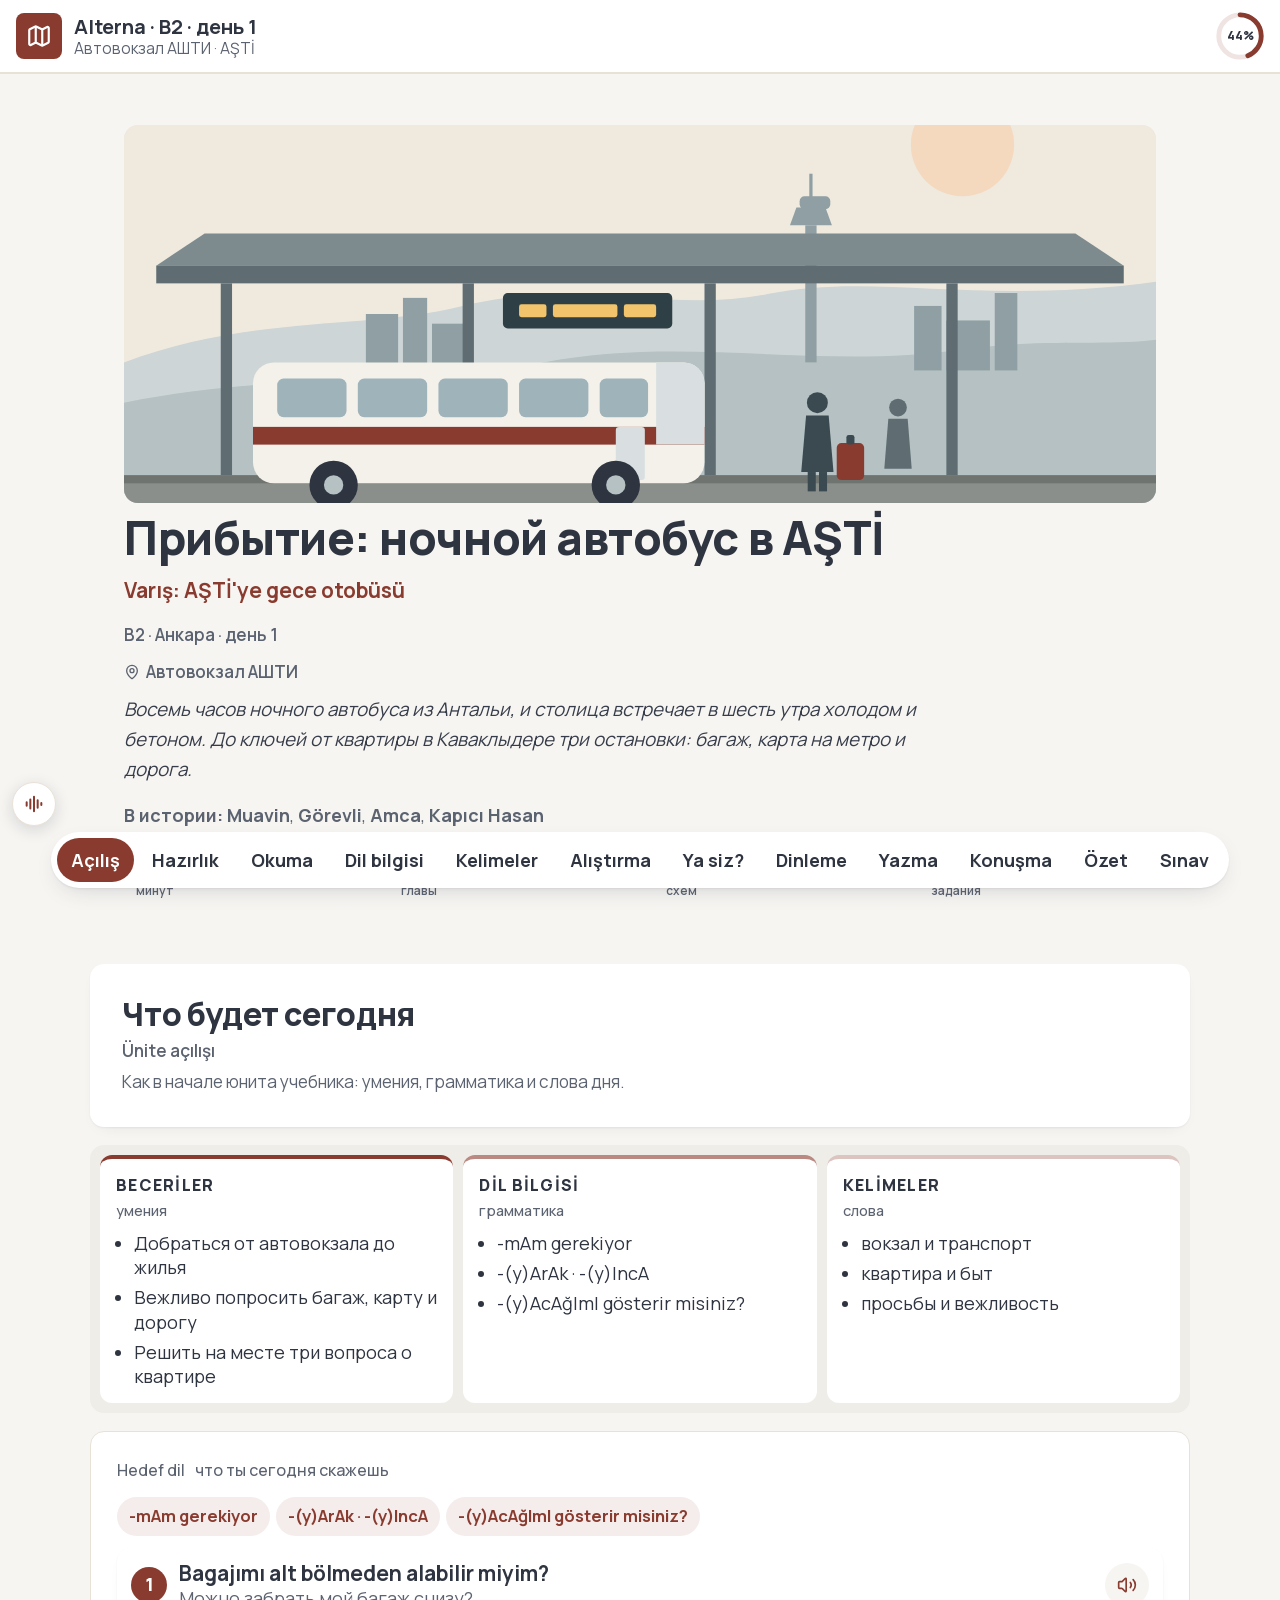
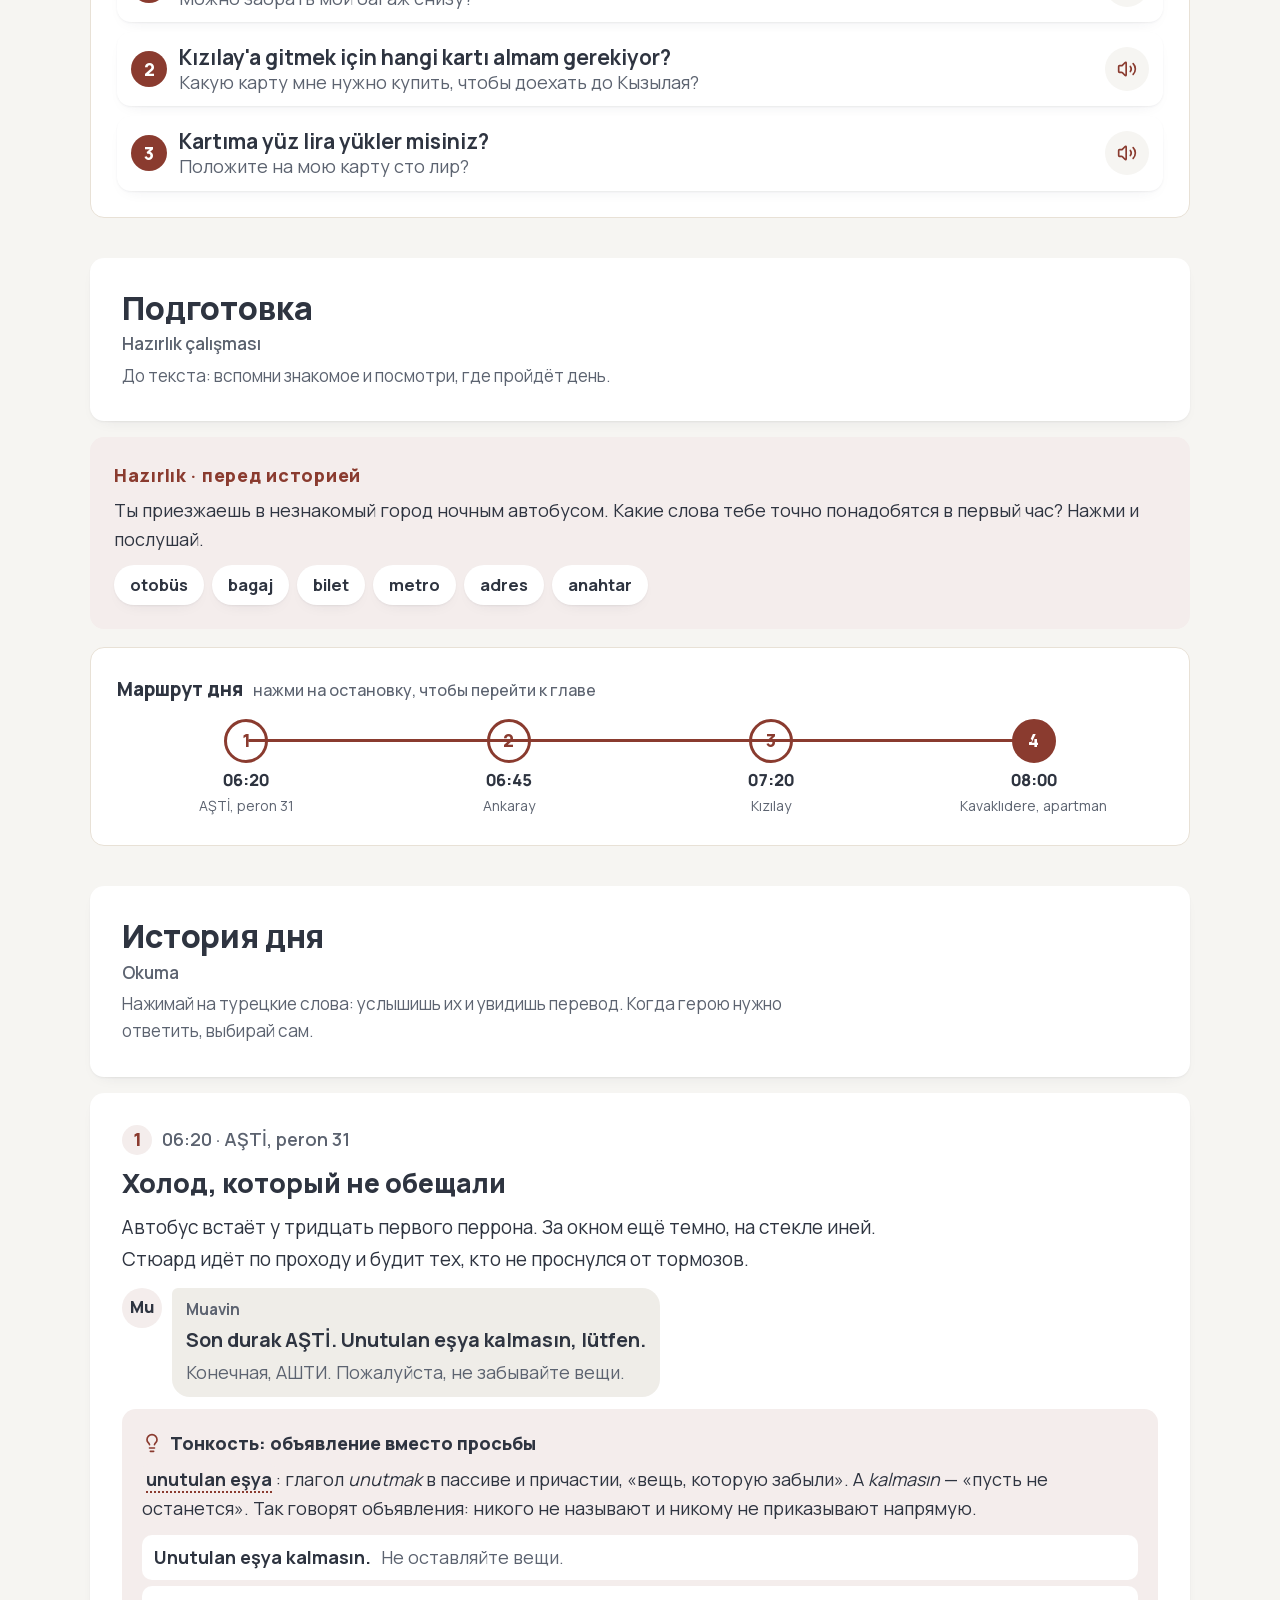
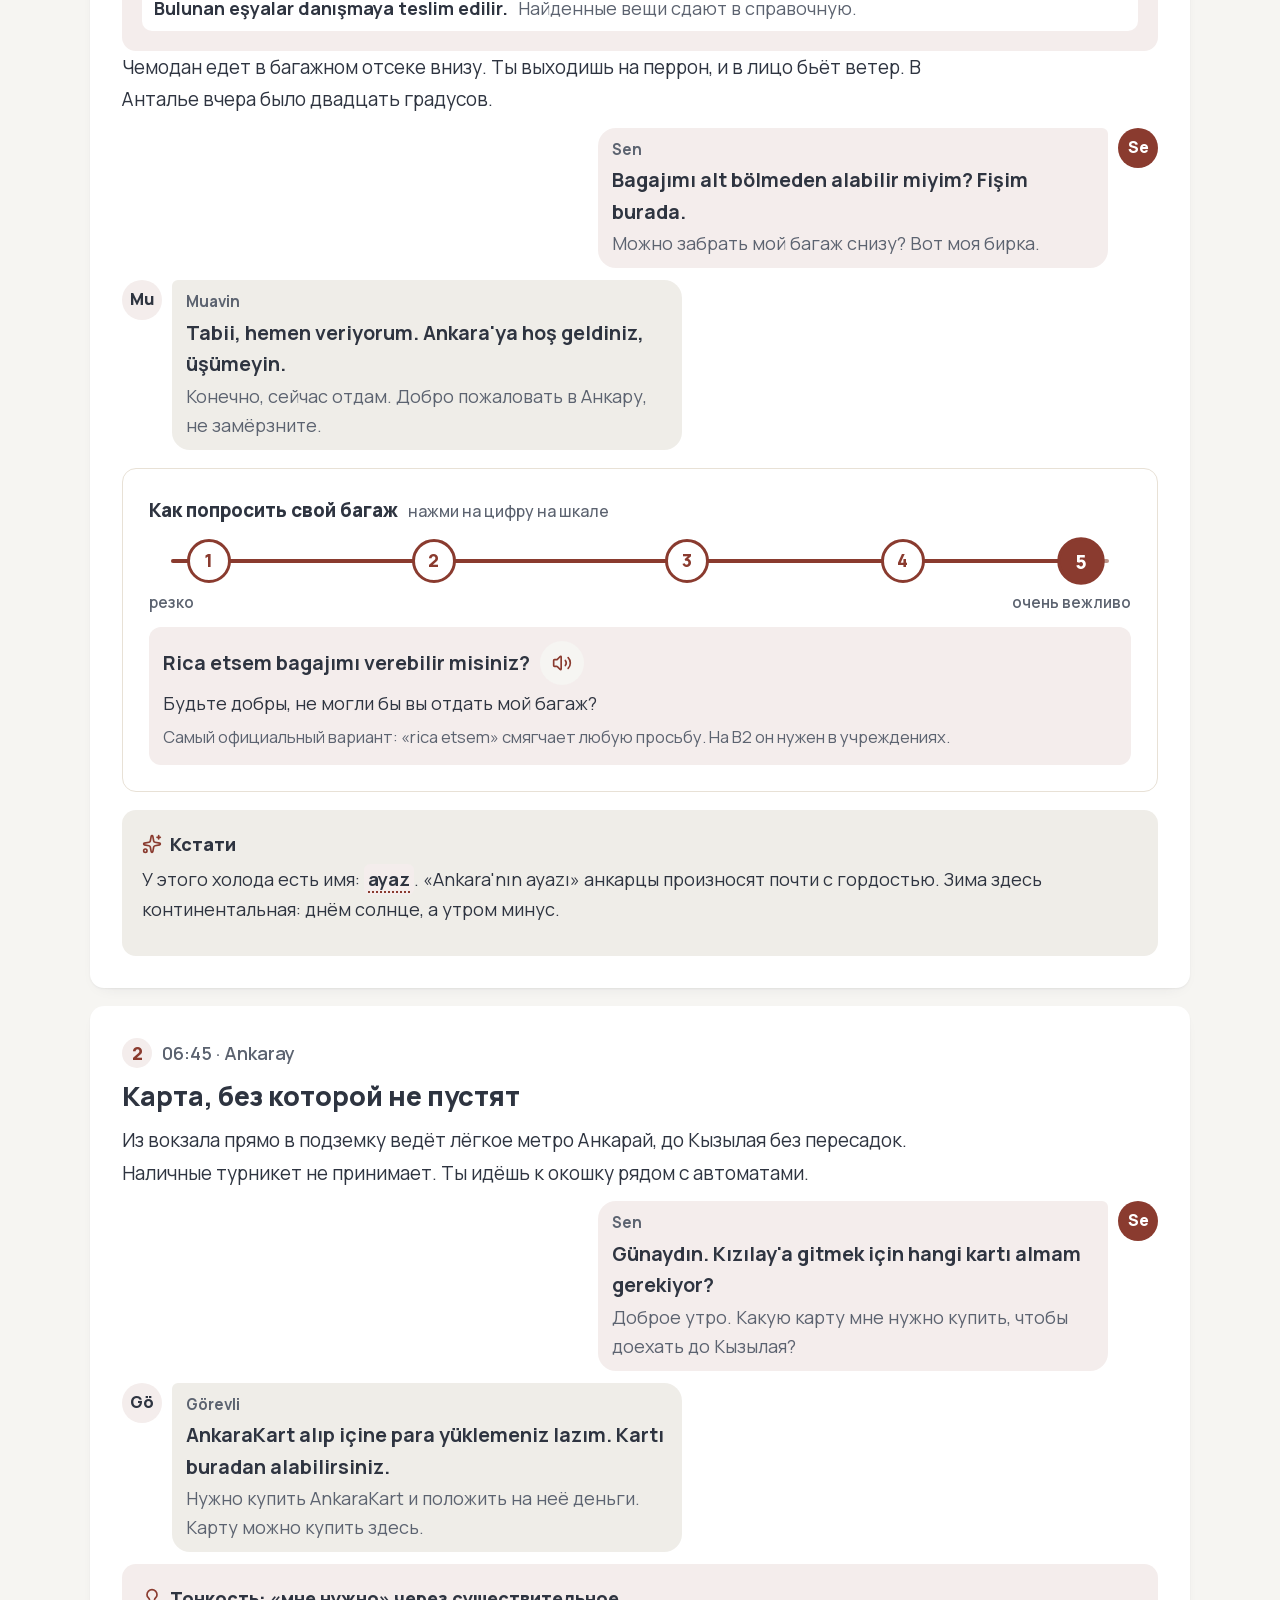
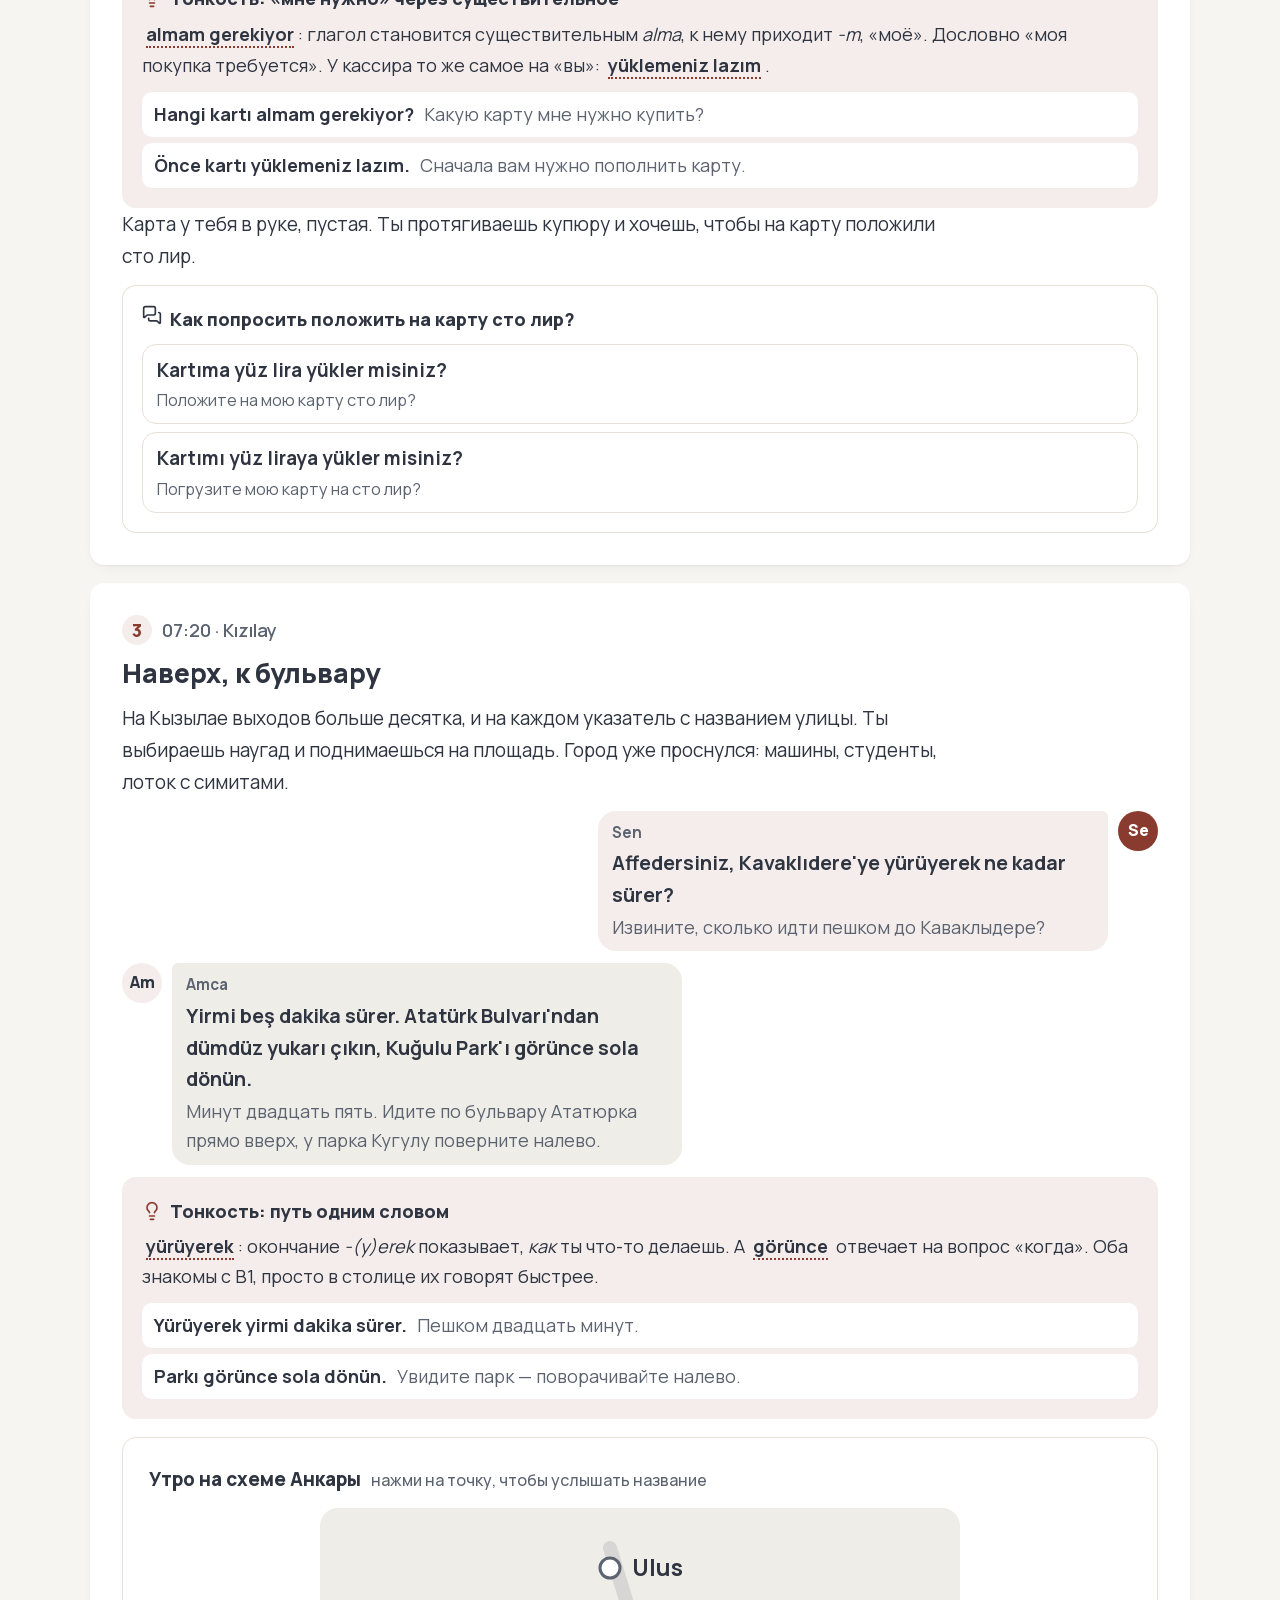
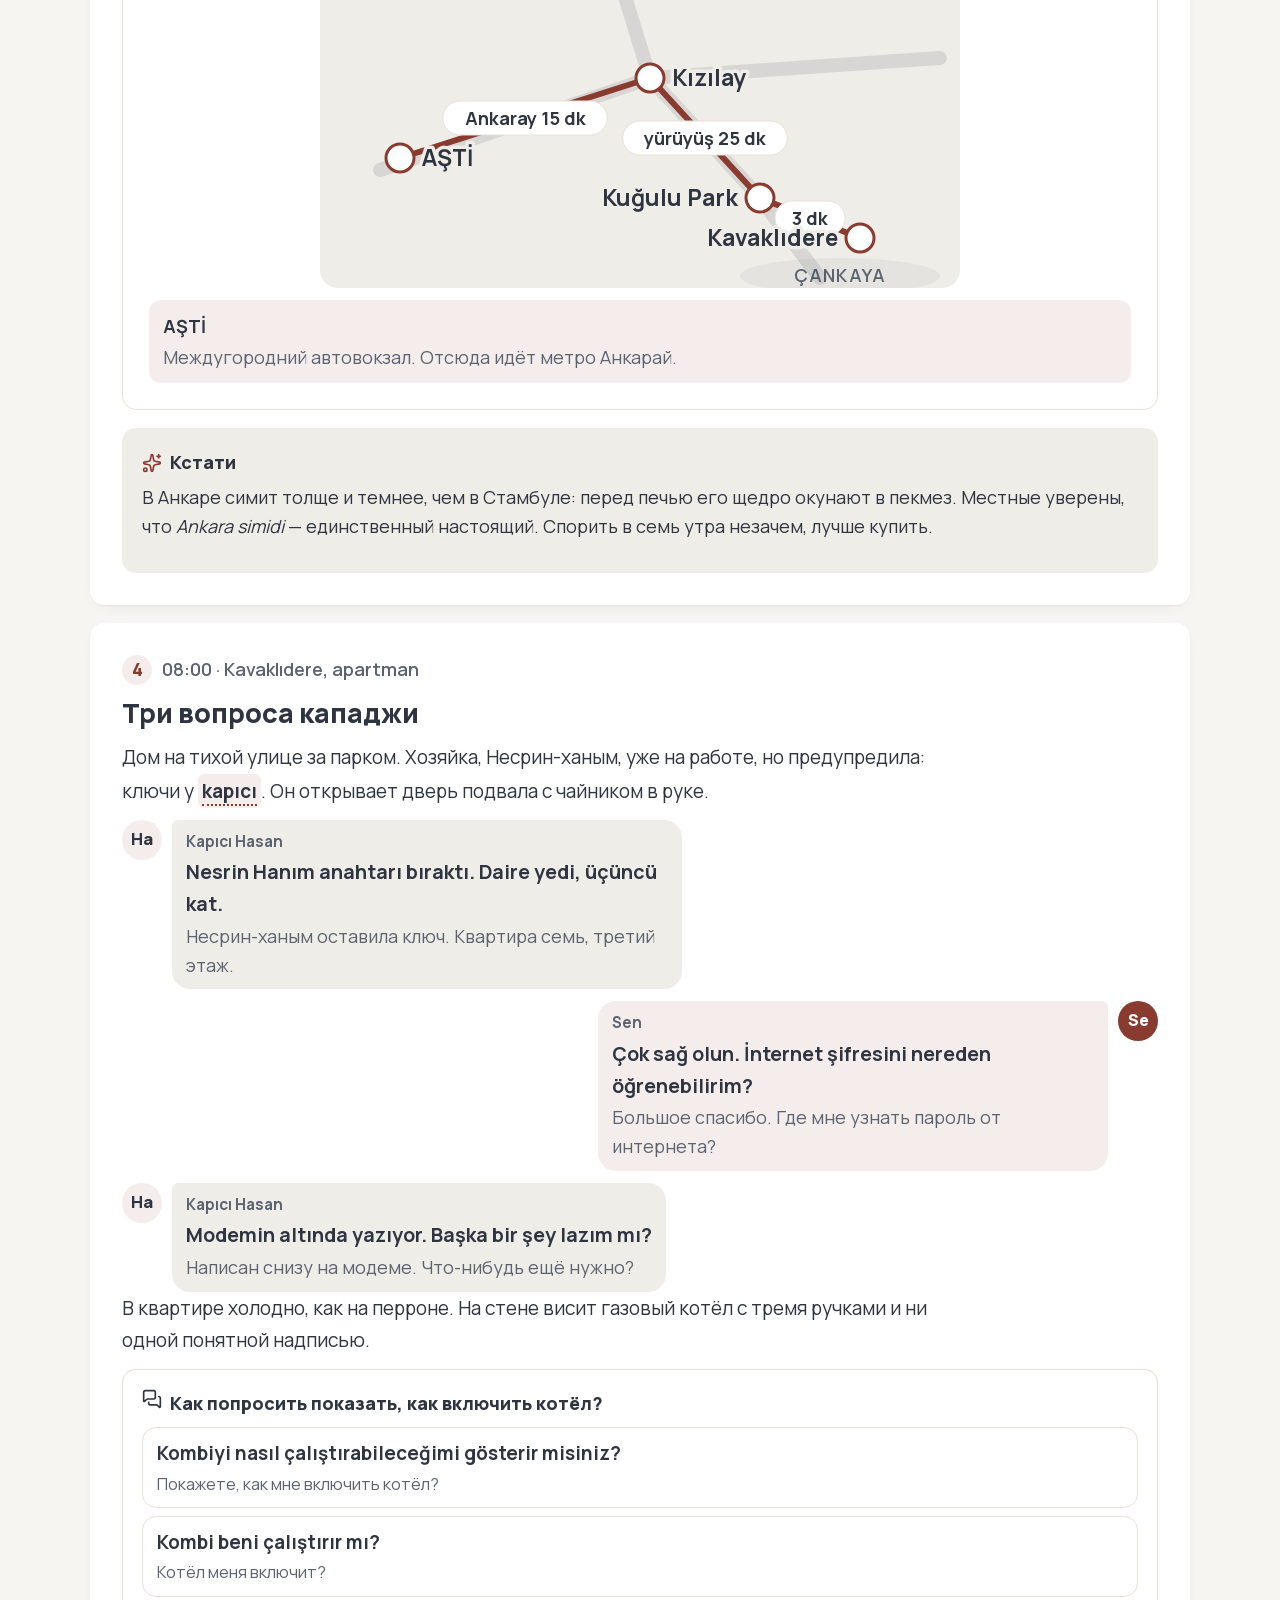
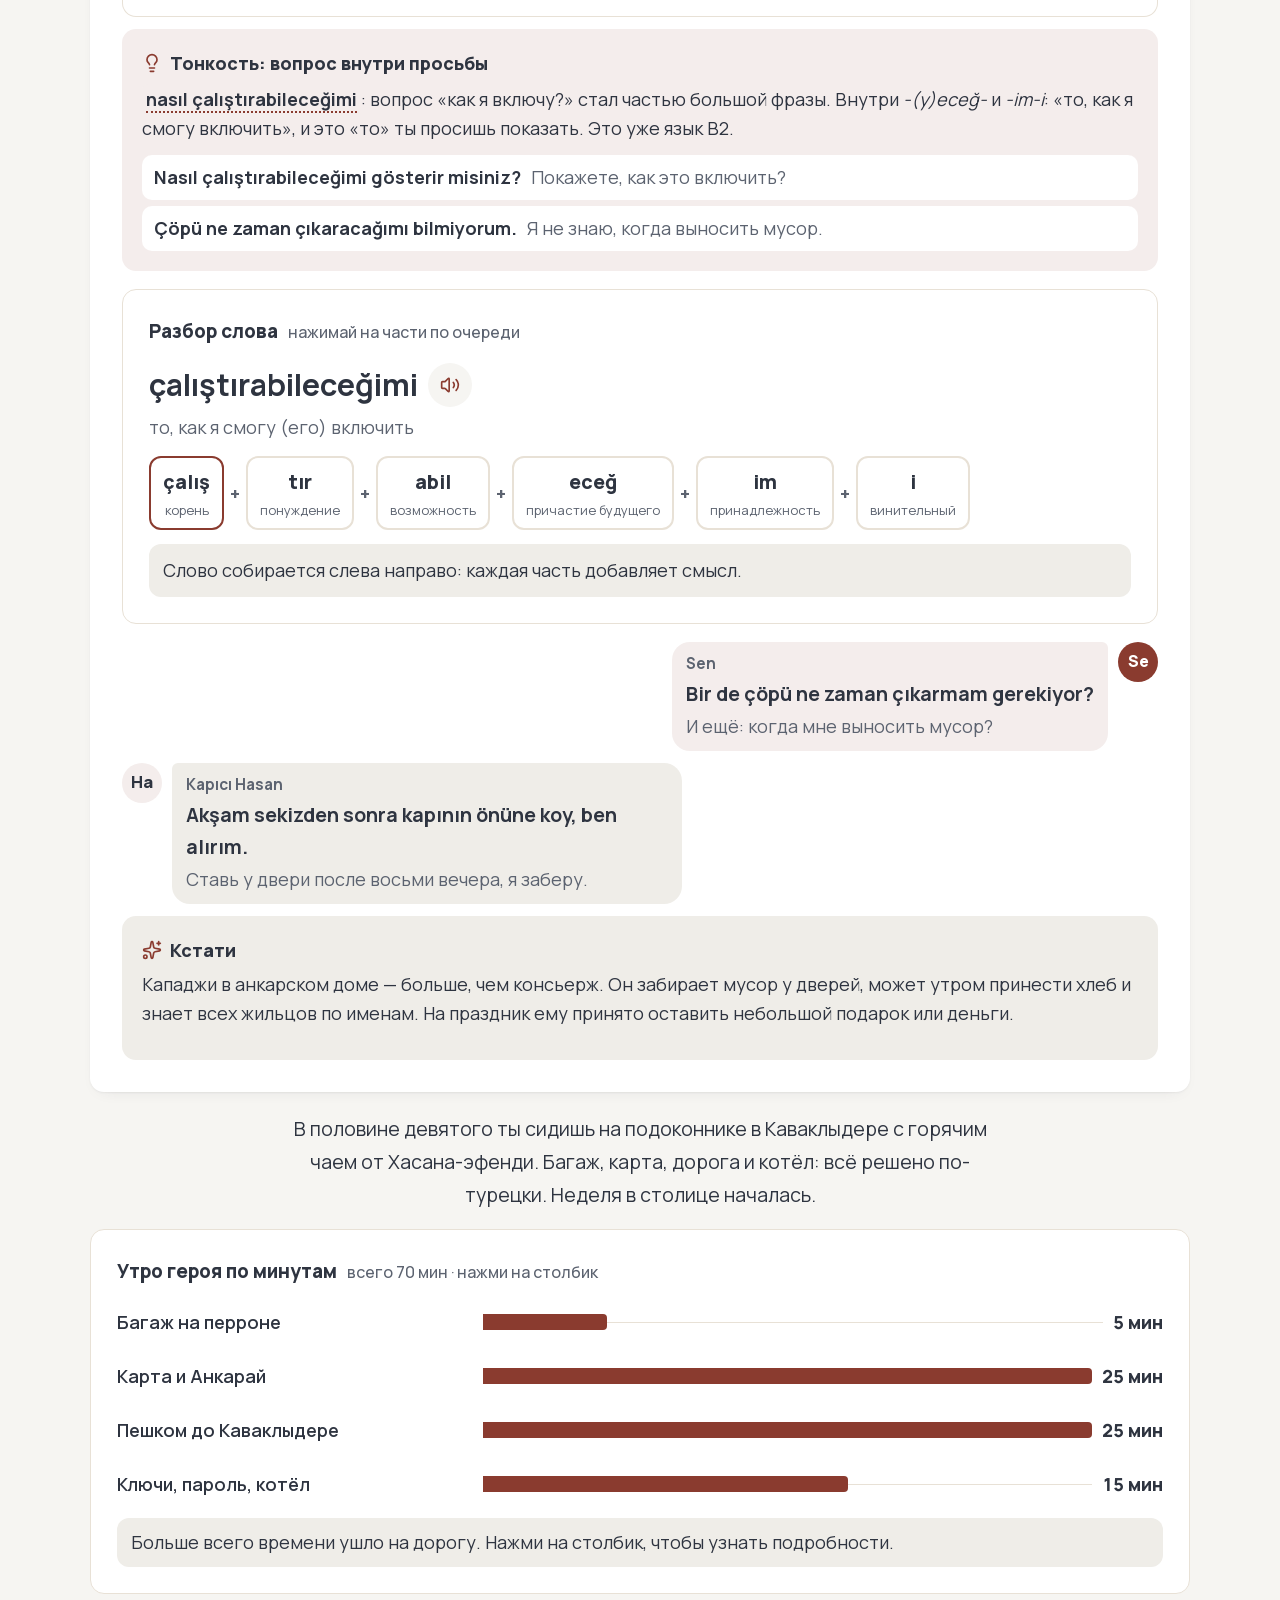
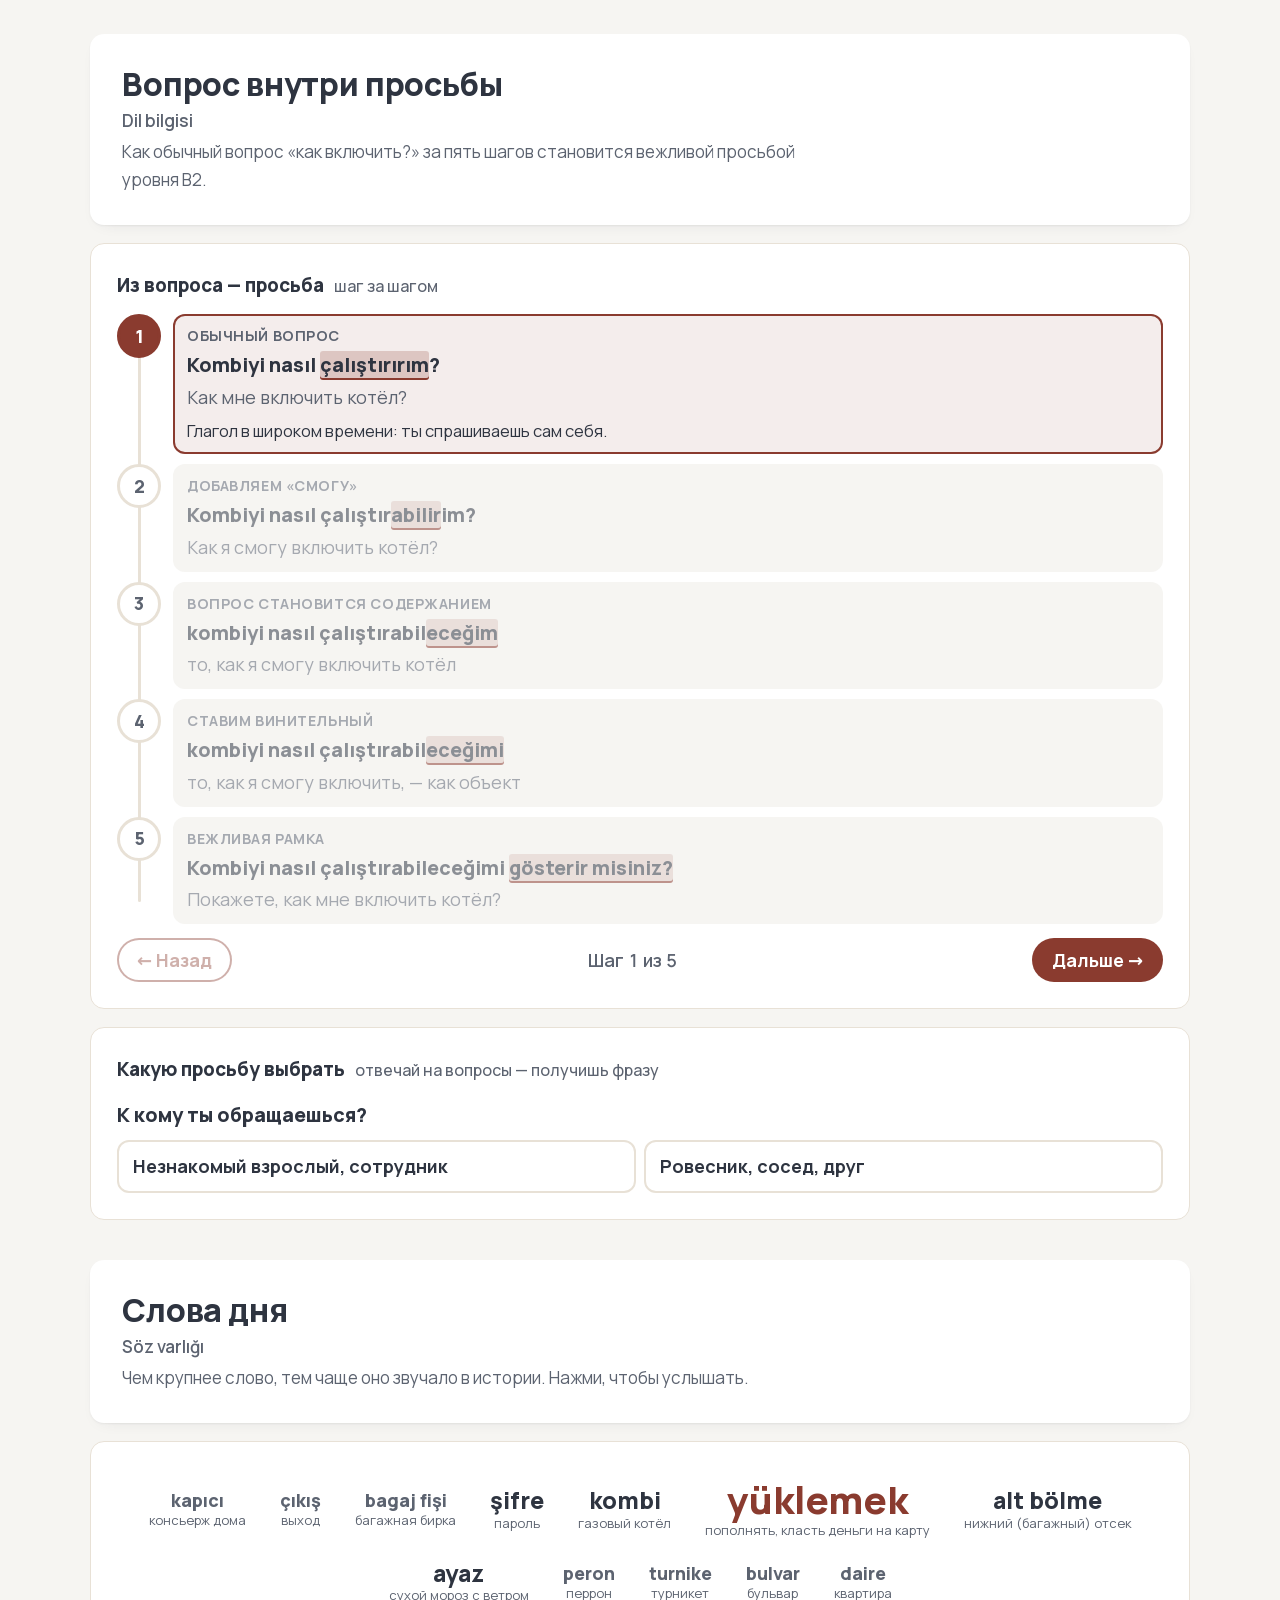
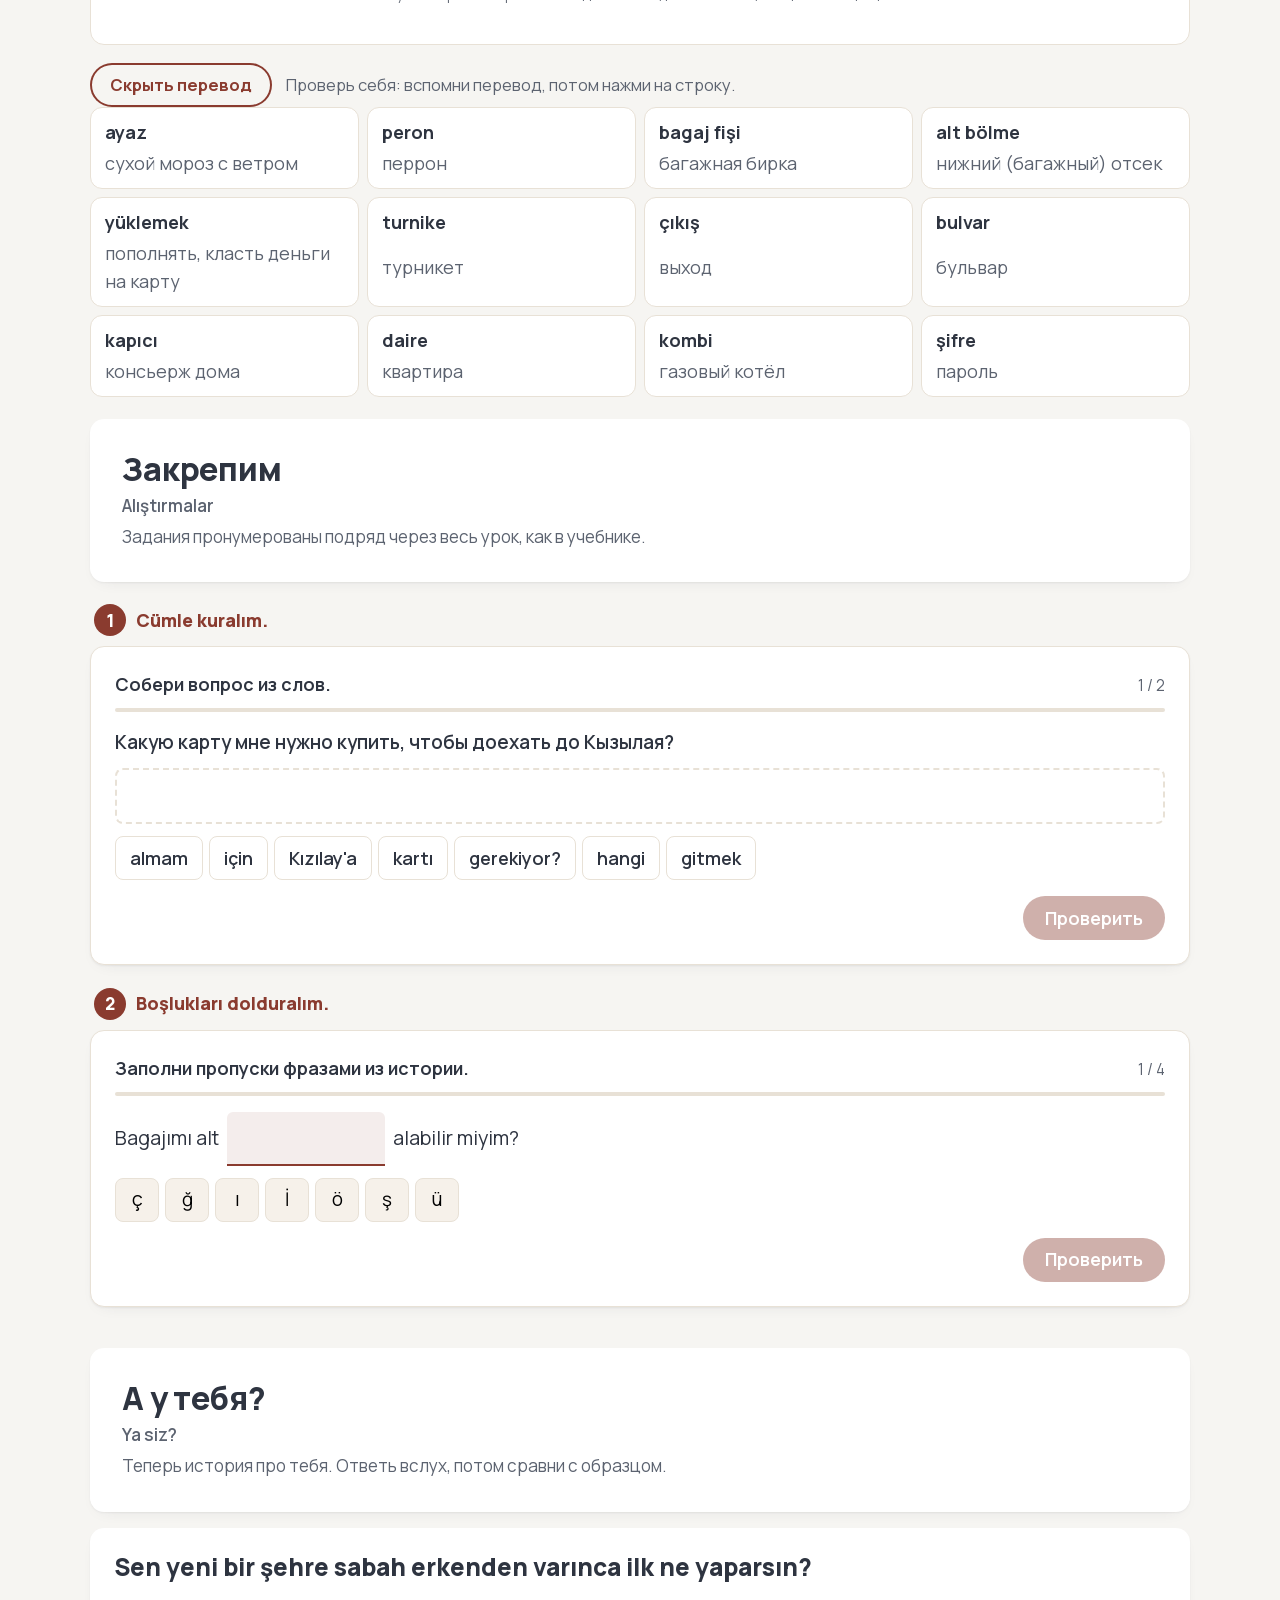
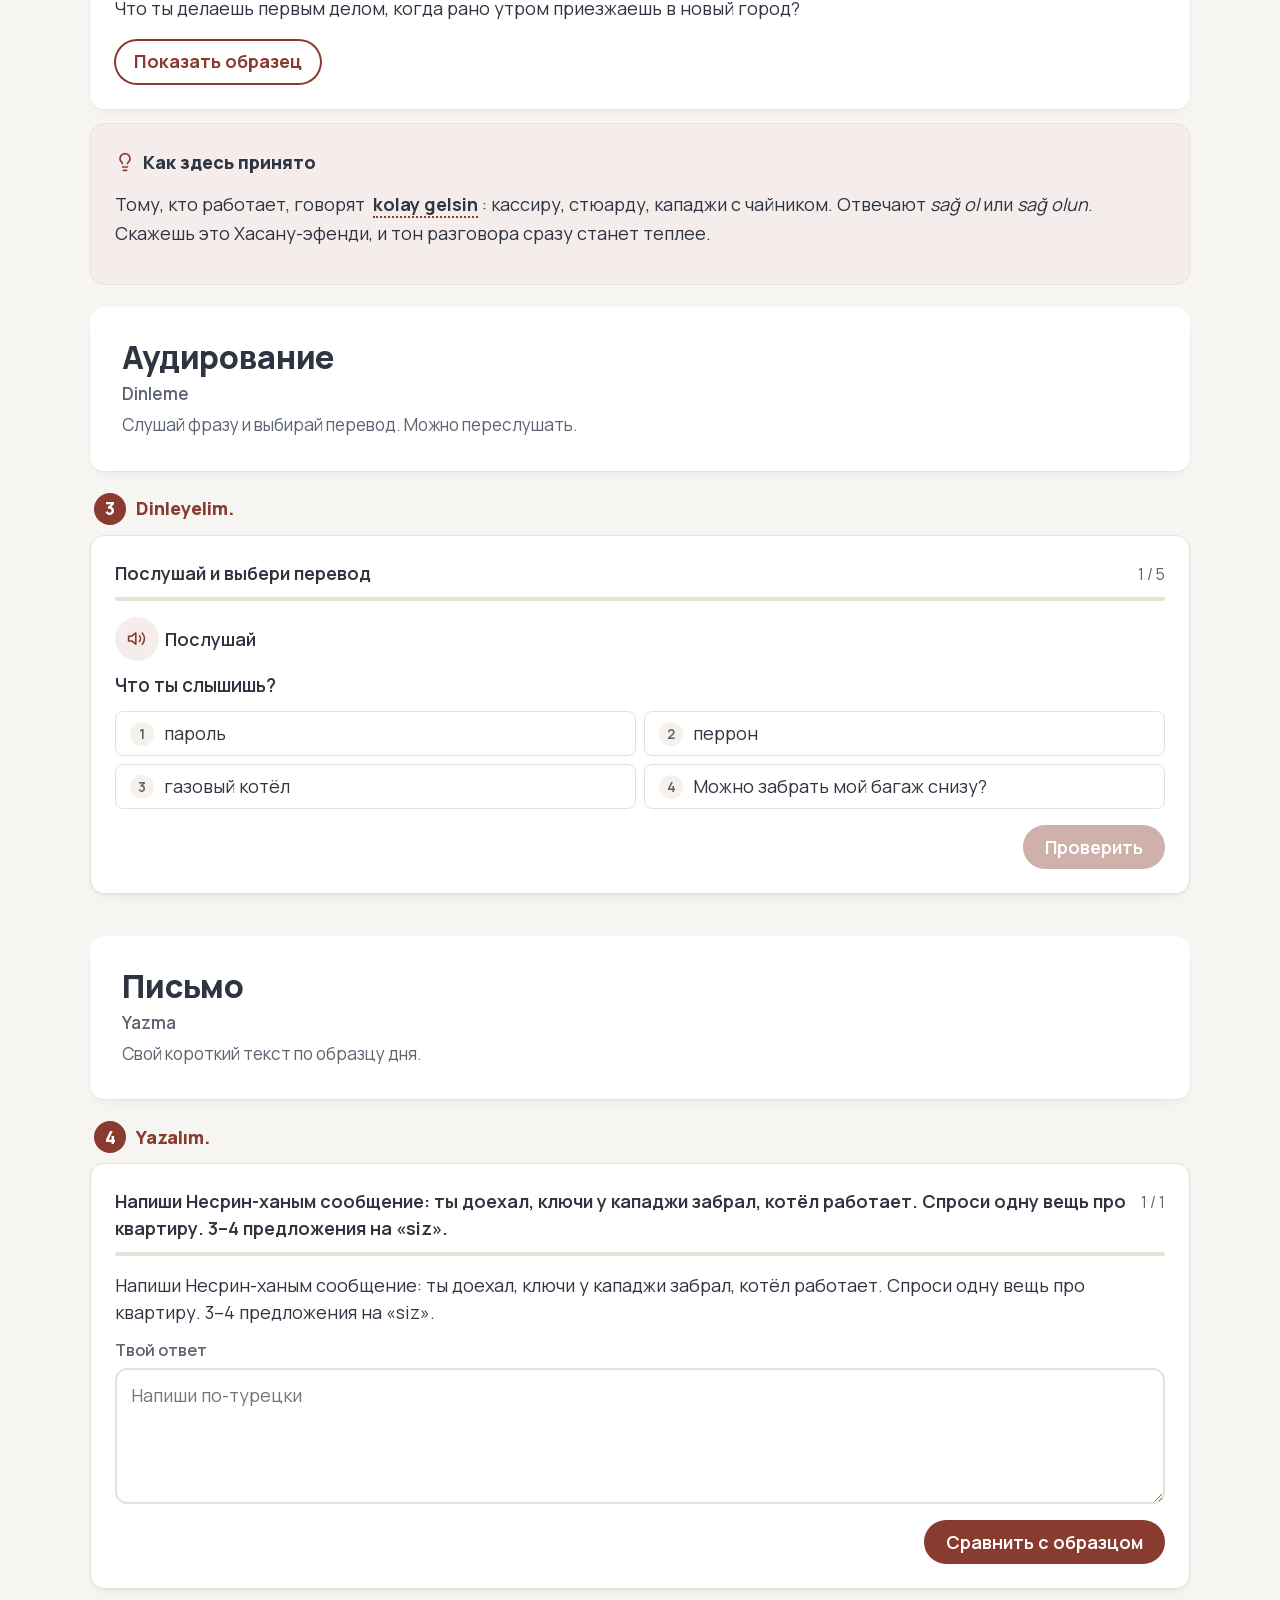
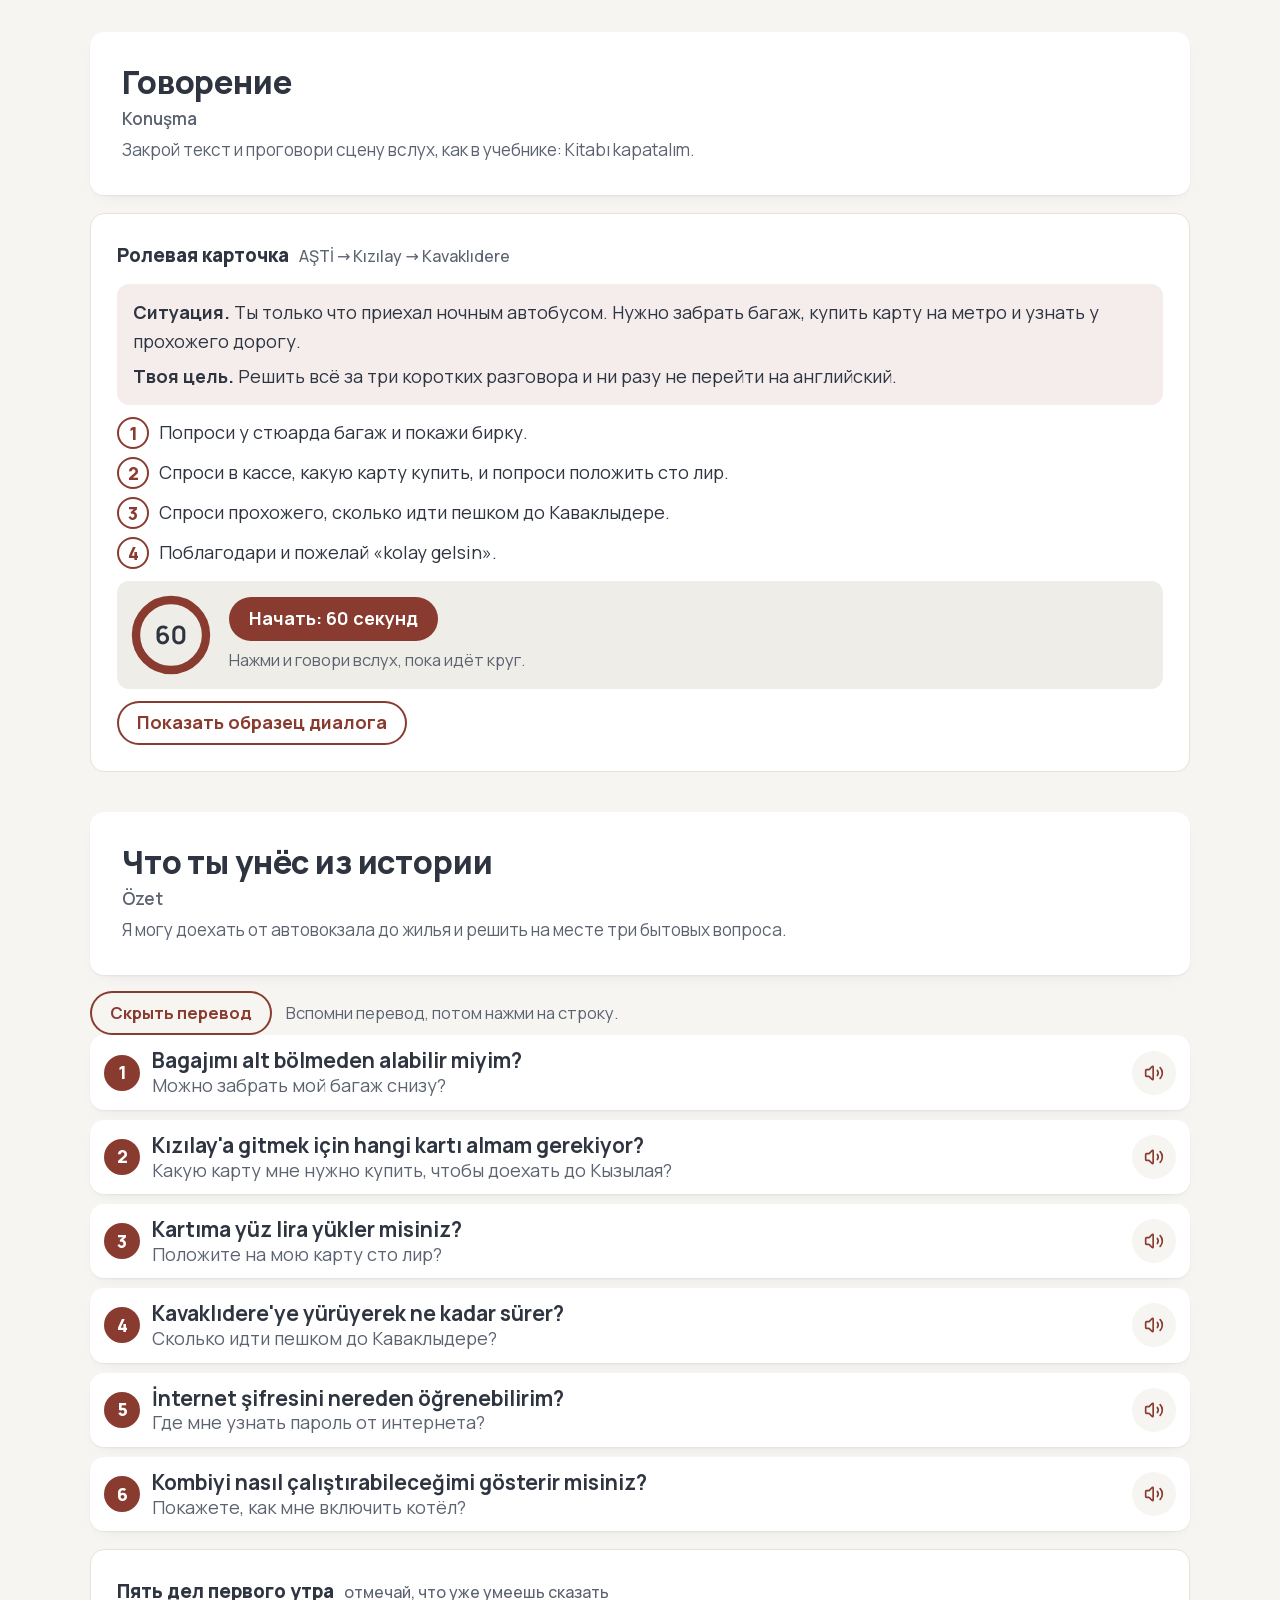
==== commit 4def4f59: "Структура урока по Yeni İstanbul: открытие юнита, Hedef dil, Dil bilgisi по шагам, дерево выбора, об" ====
--- a/d.b2.01/index.html
+++ b/d.b2.01/index.html
@@ -85,23 +85,40 @@
       <p class="lx-hero__intro st-hook">Восемь часов ночного автобуса из Антальи, и столица встречает в шесть утра холодом и бетоном. До ключей от квартиры в Каваклыдере три остановки: багаж, карта на метро и дорога.</p>
       <p class="st-cast"><span>В истории:</span> <b lang="tr">Muavin</b>, <b lang="tr">Görevli</b>, <b lang="tr">Amca</b>, <b lang="tr">Kapıcı Hasan</b></p>
       <ul class="lx-stats" data-ui>
-        <li><b>7</b><span>минут</span></li><li><b>4</b><span>главы</span></li><li><b>2</b><span>выбора</span></li><li><b>4</b><span>задания</span></li>
+        <li><b>7</b><span>минут</span></li><li><b>4</b><span>главы</span></li><li><b>10</b><span>схем</span></li><li><b>4</b><span>задания</span></li>
       </ul>
   </section>
 
   <nav class="st-toc" data-scrollbar aria-label="Разделы урока">
     <ol class="st-toc__l">
-      <li><a href="#ch-1" data-toc="ch-1" aria-label="Глава 1: Холод, который не обещали">1</a></li><li><a href="#ch-2" data-toc="ch-2" aria-label="Глава 2: Карта, без которой не пустят">2</a></li><li><a href="#ch-3" data-toc="ch-3" aria-label="Глава 3: Наверх, к бульвару">3</a></li><li><a href="#ch-4" data-toc="ch-4" aria-label="Глава 4: Три вопроса кападжи">4</a></li>
-      <li><a href="#p-ozet" data-toc="p-ozet">Итог</a></li><li><a href="#p-yasiz" data-toc="p-yasiz">А у тебя?</a></li><li><a href="#p-practice" data-toc="p-practice">Практика</a></li><li><a href="#p-check" data-toc="p-check">Тест</a></li>
+      <li><a href="#p-acilis" data-toc="p-acilis"><span lang="tr">Açılış</span></a></li><li><a href="#p-hazirlik" data-toc="p-hazirlik"><span lang="tr">Hazırlık</span></a></li><li><a href="#p-hikaye" data-toc="p-hikaye"><span lang="tr">Okuma</span></a></li><li><a href="#p-dilbilgisi" data-toc="p-dilbilgisi"><span lang="tr">Dil bilgisi</span></a></li><li><a href="#p-sozluk" data-toc="p-sozluk"><span lang="tr">Kelimeler</span></a></li><li><a href="#p-practice" data-toc="p-practice"><span lang="tr">Alıştırma</span></a></li><li><a href="#p-yasiz" data-toc="p-yasiz"><span lang="tr">Ya siz?</span></a></li><li><a href="#p-dinleme" data-toc="p-dinleme"><span lang="tr">Dinleme</span></a></li><li><a href="#p-yazma" data-toc="p-yazma"><span lang="tr">Yazma</span></a></li><li><a href="#p-konusma" data-toc="p-konusma"><span lang="tr">Konuşma</span></a></li><li><a href="#p-ozet" data-toc="p-ozet"><span lang="tr">Özet</span></a></li><li><a href="#p-check" data-toc="p-check"><span lang="tr">Sınav</span></a></li>
     </ol>
     <span class="st-toc__bar" aria-hidden="true"></span>
   </nav>
 
-  <section data-section="hikaye" data-words="455" id="p-hikaye" class="st-sec">
-      <div class="lx-ph st-head">
-        <p class="lx-kicker"><span class="lx-kicker__ico"><svg aria-hidden="true" xmlns="http://www.w3.org/2000/svg" viewBox="0 0 24 24" fill="none" stroke="currentColor" stroke-width="2" stroke-linecap="round" stroke-linejoin="round" > <path d="M12 5v16" /> <path d="M16 13h2" /> <path d="M16 9h2" /> <path d="M20.001 19A2 2 0 0022 17V5a2 2 0 00-1.999-2L16 3.002A5 5 0 0012 5a5 5 0 00-4-2H4a2 2 0 00-2 2v12a2 2 0 001.999 2H8a5 5 0 014 2 5 5 0 014-2z" /> <path d="M6 13h2" /> <path d="M6 9h2" /> </svg></span><span lang="tr">Hikâye</span></p>
-        <h2>История дня</h2>
-        <p class="lx-hint">Нажимай на турецкие слова: услышишь их и увидишь перевод. Когда герою нужно ответить, выбирай сам.</p>
+  <section data-section="acilis" data-words="33" id="p-acilis" class="st-sec">
+      <div class="lx-ph">
+        <p class="lx-kicker"><span class="lx-kicker__ico"><svg aria-hidden="true" xmlns="http://www.w3.org/2000/svg" viewBox="0 0 24 24" fill="none" stroke="currentColor" stroke-width="2" stroke-linecap="round" stroke-linejoin="round" > <path d="M13.4 2H6a2 2 0 0 0-2 2v16a2 2 0 0 0 2 2h12a2 2 0 0 0 2-2v-7.4" /> <path d="M2 6h4" /> <path d="M2 10h4" /> <path d="M2 14h4" /> <path d="M2 18h4" /> <path d="M21.378 5.626a1 1 0 1 0-3.004-3.004l-5.01 5.012a2 2 0 0 0-.506.854l-.837 2.87a.5.5 0 0 0 .62.62l2.87-.837a2 2 0 0 0 .854-.506z" /> </svg></span><span lang="tr">Ünite açılışı</span></p>
+        <h2>Что будет сегодня</h2>
+        <p class="lx-hint">Как в начале юнита учебника: умения, грамматика и слова дня.</p>
+      </div>
+      <div class="vz vz-open"><div class="vz-open__c" style="--i:0"><p class="vz-open__h"><span lang="tr">BECERİLER</span><small>умения</small></p><ul><li>Добраться от автовокзала до жилья</li><li>Вежливо попросить багаж, карту и дорогу</li><li>Решить на месте три вопроса о квартире</li></ul></div><div class="vz-open__c" style="--i:1"><p class="vz-open__h"><span lang="tr">DİL BİLGİSİ</span><small>грамматика</small></p><ul><li>-mAm gerekiyor</li><li>-(y)ArAk · -(y)IncA</li><li>-(y)AcAğImI gösterir misiniz?</li></ul></div><div class="vz-open__c" style="--i:2"><p class="vz-open__h"><span lang="tr">KELİMELER</span><small>слова</small></p><ul><li>вокзал и транспорт</li><li>квартира и быт</li><li>просьбы и вежливость</li></ul></div></div>
+      <div class="vz vz-hedef">
+        <p class="vz__h"><span lang="tr">Hedef dil</span> <span>что ты сегодня скажешь</span></p>
+        <p class="vz-hedef__forms"><span class="vz-chip" lang="tr">-mAm gerekiyor</span><span class="vz-chip" lang="tr">-(y)ArAk · -(y)IncA</span><span class="vz-chip" lang="tr">-(y)AcAğImI gösterir misiniz?</span></p>
+        <ol class="dy-goal">
+        <li class="dy-goal__i" style="--i:0"><span class="dy-goal__n" data-ui>1</span><span class="dy-goal__w"><b lang="tr" data-say="Bagajımı alt bölmeden alabilir miyim?">Bagajımı alt bölmeden alabilir miyim?</b><span>Можно забрать мой багаж снизу?</span></span><button type="button" class="lx-say" data-say="Bagajımı alt bölmeden alabilir miyim?" aria-label="Послушать" data-ui><span class="lx-say__ico"><svg aria-hidden="true" xmlns="http://www.w3.org/2000/svg" viewBox="0 0 24 24" fill="none" stroke="currentColor" stroke-width="2" stroke-linecap="round" stroke-linejoin="round" > <path d="M11 4.702a.705.705 0 0 0-1.203-.498L6.413 7.587A1.4 1.4 0 0 1 5.416 8H3a1 1 0 0 0-1 1v6a1 1 0 0 0 1 1h2.416a1.4 1.4 0 0 1 .997.413l3.383 3.384A.705.705 0 0 0 11 19.298z" /> <path d="M16 9a5 5 0 0 1 0 6" /> <path d="M19.364 18.364a9 9 0 0 0 0-12.728" /> </svg></span></button></li>
+        <li class="dy-goal__i" style="--i:1"><span class="dy-goal__n" data-ui>2</span><span class="dy-goal__w"><b lang="tr" data-say="Kızılay'a gitmek için hangi kartı almam gerekiyor?">Kızılay'a gitmek için hangi kartı almam gerekiyor?</b><span>Какую карту мне нужно купить, чтобы доехать до Кызылая?</span></span><button type="button" class="lx-say" data-say="Kızılay'a gitmek için hangi kartı almam gerekiyor?" aria-label="Послушать" data-ui><span class="lx-say__ico"><svg aria-hidden="true" xmlns="http://www.w3.org/2000/svg" viewBox="0 0 24 24" fill="none" stroke="currentColor" stroke-width="2" stroke-linecap="round" stroke-linejoin="round" > <path d="M11 4.702a.705.705 0 0 0-1.203-.498L6.413 7.587A1.4 1.4 0 0 1 5.416 8H3a1 1 0 0 0-1 1v6a1 1 0 0 0 1 1h2.416a1.4 1.4 0 0 1 .997.413l3.383 3.384A.705.705 0 0 0 11 19.298z" /> <path d="M16 9a5 5 0 0 1 0 6" /> <path d="M19.364 18.364a9 9 0 0 0 0-12.728" /> </svg></span></button></li>
+        <li class="dy-goal__i" style="--i:2"><span class="dy-goal__n" data-ui>3</span><span class="dy-goal__w"><b lang="tr" data-say="Kartıma yüz lira yükler misiniz?">Kartıma yüz lira yükler misiniz?</b><span>Положите на мою карту сто лир?</span></span><button type="button" class="lx-say" data-say="Kartıma yüz lira yükler misiniz?" aria-label="Послушать" data-ui><span class="lx-say__ico"><svg aria-hidden="true" xmlns="http://www.w3.org/2000/svg" viewBox="0 0 24 24" fill="none" stroke="currentColor" stroke-width="2" stroke-linecap="round" stroke-linejoin="round" > <path d="M11 4.702a.705.705 0 0 0-1.203-.498L6.413 7.587A1.4 1.4 0 0 1 5.416 8H3a1 1 0 0 0-1 1v6a1 1 0 0 0 1 1h2.416a1.4 1.4 0 0 1 .997.413l3.383 3.384A.705.705 0 0 0 11 19.298z" /> <path d="M16 9a5 5 0 0 1 0 6" /> <path d="M19.364 18.364a9 9 0 0 0 0-12.728" /> </svg></span></button></li>
+        </ol>
+      </div>
+  </section>
+
+  <section data-section="hazirlik" data-words="20" id="p-hazirlik" class="st-sec">
+      <div class="lx-ph">
+        <p class="lx-kicker"><span class="lx-kicker__ico"><svg aria-hidden="true" xmlns="http://www.w3.org/2000/svg" viewBox="0 0 24 24" fill="none" stroke="currentColor" stroke-width="2" stroke-linecap="round" stroke-linejoin="round" > <circle cx="12" cy="8" r="5" /> <path d="M20 21a8 8 0 0 0-16 0" /> </svg></span><span lang="tr">Hazırlık çalışması</span></p>
+        <h2>Подготовка</h2>
+        <p class="lx-hint">До текста: вспомни знакомое и посмотри, где пройдёт день.</p>
       </div>
       <div class="dy-prep">
         <p class="dy-prep__h"><span lang="tr">Hazırlık</span> · перед историей</p>
@@ -112,6 +129,14 @@
         <p class="vz__h">Маршрут дня <span>нажми на остановку, чтобы перейти к главе</span></p>
         <div class="vz-route__wrap" style="--n:4"><ol class="vz-route__l"><li class="vz-route__i" style="--i:0"><a class="vz-route__s" href="#ch-1" data-route="ch-1"><span class="vz-route__n">1</span><span class="vz-route__t">06:20</span><span class="vz-route__p" lang="tr">AŞTİ, peron 31</span></a></li><li class="vz-route__i" style="--i:1"><a class="vz-route__s" href="#ch-2" data-route="ch-2"><span class="vz-route__n">2</span><span class="vz-route__t">06:45</span><span class="vz-route__p" lang="tr">Ankaray</span></a></li><li class="vz-route__i" style="--i:2"><a class="vz-route__s" href="#ch-3" data-route="ch-3"><span class="vz-route__n">3</span><span class="vz-route__t">07:20</span><span class="vz-route__p" lang="tr">Kızılay</span></a></li><li class="vz-route__i" style="--i:3"><a class="vz-route__s" href="#ch-4" data-route="ch-4"><span class="vz-route__n">4</span><span class="vz-route__t">08:00</span><span class="vz-route__p" lang="tr">Kavaklıdere, apartman</span></a></li></ol><span class="vz-route__bar" aria-hidden="true"></span></div>
       </nav>
+  </section>
+
+  <section data-section="hikaye" data-words="455" id="p-hikaye" class="st-sec">
+      <div class="lx-ph st-head">
+        <p class="lx-kicker"><span class="lx-kicker__ico"><svg aria-hidden="true" xmlns="http://www.w3.org/2000/svg" viewBox="0 0 24 24" fill="none" stroke="currentColor" stroke-width="2" stroke-linecap="round" stroke-linejoin="round" > <path d="M12 5v16" /> <path d="M16 13h2" /> <path d="M16 9h2" /> <path d="M20.001 19A2 2 0 0022 17V5a2 2 0 00-1.999-2L16 3.002A5 5 0 0012 5a5 5 0 00-4-2H4a2 2 0 00-2 2v12a2 2 0 001.999 2H8a5 5 0 014 2 5 5 0 014-2z" /> <path d="M6 13h2" /> <path d="M6 9h2" /> </svg></span><span lang="tr">Okuma</span></p>
+        <h2>История дня</h2>
+        <p class="lx-hint">Нажимай на турецкие слова: услышишь их и увидишь перевод. Когда герою нужно ответить, выбирай сам.</p>
+      </div>
       <div class="st-chs">
       <article class="st-ch" id="ch-1" style="--i:0">
         <p class="st-ch__k"><span class="st-ch__n" data-ui>1</span><span class="st-ch__t">06:20 · AŞTİ, peron 31</span></p>
@@ -191,13 +216,6 @@
       </article>
       </div>
       <p class="st-end">В половине девятого ты сидишь на подоконнике в Каваклыдере с горячим чаем от Хасана-эфенди. Багаж, карта, дорога и котёл: всё решено по-турецки. Неделя в столице началась.</p>
-      <figure class="vz vz-tasks" data-viz="tasks">
-          <figcaption class="vz__h">Пять дел первого утра <span>отмечай, что уже умеешь сказать</span></figcaption>
-          <div class="vz-tasks__body">
-            <div class="vz-tasks__ring" role="img" aria-label="Готово 0 из 5"><svg viewBox="0 0 120 120" aria-hidden="true"><circle class="vz-tasks__bg" cx="60" cy="60" r="50"/><circle class="vz-tasks__fg" cx="60" cy="60" r="50" pathLength="100" stroke-dasharray="0 100"/></svg><span><b>0</b>из 5</span></div>
-            <ul class="vz-tasks__l"><li><label class="vz-tasks__i"><input type="checkbox" class="vz-tasks__cb"><span class="vz-tasks__box" aria-hidden="true"></span><span class="vz-tasks__w"><b lang="tr">Bagajımı alabilir miyim?</b><small>забрать багаж</small></span></label></li><li><label class="vz-tasks__i"><input type="checkbox" class="vz-tasks__cb"><span class="vz-tasks__box" aria-hidden="true"></span><span class="vz-tasks__w"><b lang="tr">Kartıma yüz lira yükler misiniz?</b><small>пополнить карту</small></span></label></li><li><label class="vz-tasks__i"><input type="checkbox" class="vz-tasks__cb"><span class="vz-tasks__box" aria-hidden="true"></span><span class="vz-tasks__w"><b lang="tr">Kavaklıdere'ye yürüyerek ne kadar sürer?</b><small>узнать дорогу</small></span></label></li><li><label class="vz-tasks__i"><input type="checkbox" class="vz-tasks__cb"><span class="vz-tasks__box" aria-hidden="true"></span><span class="vz-tasks__w"><b lang="tr">İnternet şifresini nereden öğrenebilirim?</b><small>узнать пароль от интернета</small></span></label></li><li><label class="vz-tasks__i"><input type="checkbox" class="vz-tasks__cb"><span class="vz-tasks__box" aria-hidden="true"></span><span class="vz-tasks__w"><b lang="tr">Kombiyi nasıl çalıştırabileceğimi gösterir misiniz?</b><small>включить котёл</small></span></label></li></ul>
-          </div>
-        </figure>
       <figure class="vz vz-bars" data-viz="bars">
           <figcaption class="vz__h">Утро героя по минутам <span>всего 70 мин · нажми на столбик</span></figcaption>
           <ul class="vz-bars__l"><li class="vz-bars__i" style="--i:0"><span class="vz-bars__lab">Багаж на перроне</span><button type="button" class="vz-bars__track" data-note="Бирка, нижний отсек и «Ankara’ya hoş geldiniz» от стюарда." aria-label="Багаж на перроне: 5 мин"><span class="vz-bars__bar" style="--v:0.200"></span></button><span class="vz-bars__val">5 мин</span></li><li class="vz-bars__i" style="--i:1"><span class="vz-bars__lab">Карта и Анкарай</span><button type="button" class="vz-bars__track" data-note="Покупка AnkaraKart и пятнадцать минут до Кызылая без пересадок." aria-label="Карта и Анкарай: 25 мин"><span class="vz-bars__bar" style="--v:1.000"></span></button><span class="vz-bars__val">25 мин</span></li><li class="vz-bars__i" style="--i:2"><span class="vz-bars__lab">Пешком до Каваклыдере</span><button type="button" class="vz-bars__track" data-note="По бульвару Ататюрка вверх, у парка Кугулу налево." aria-label="Пешком до Каваклыдере: 25 мин"><span class="vz-bars__bar" style="--v:1.000"></span></button><span class="vz-bars__val">25 мин</span></li><li class="vz-bars__i" style="--i:3"><span class="vz-bars__lab">Ключи, пароль, котёл</span><button type="button" class="vz-bars__track" data-note="Три вопроса Хасану-эфенди и горячий чай в конце." aria-label="Ключи, пароль, котёл: 15 мин"><span class="vz-bars__bar" style="--v:0.600"></span></button><span class="vz-bars__val">15 мин</span></li></ul>
@@ -205,22 +223,54 @@
         </figure>
   </section>
 
-  <section data-section="ozet" data-words="105" id="p-ozet" class="st-sec">
-      <div class="lx-ph">
-        <p class="lx-kicker"><span class="lx-kicker__ico"><svg aria-hidden="true" xmlns="http://www.w3.org/2000/svg" viewBox="0 0 24 24" fill="none" stroke="currentColor" stroke-width="2" stroke-linecap="round" stroke-linejoin="round" > <path d="M13.4 2H6a2 2 0 0 0-2 2v16a2 2 0 0 0 2 2h12a2 2 0 0 0 2-2v-7.4" /> <path d="M2 6h4" /> <path d="M2 10h4" /> <path d="M2 14h4" /> <path d="M2 18h4" /> <path d="M21.378 5.626a1 1 0 1 0-3.004-3.004l-5.01 5.012a2 2 0 0 0-.506.854l-.837 2.87a.5.5 0 0 0 .62.62l2.87-.837a2 2 0 0 0 .854-.506z" /> </svg></span><span lang="tr">Özet</span></p>
-        <h2>Что ты унёс из истории</h2>
-        <p class="lx-hint">Я могу доехать от автовокзала до жилья и решить на месте три бытовых вопроса.</p>
-        <div class="dy-selfcheck" data-ui><button type="button" class="lx-btn lx-btn--ghost" data-hide-ru aria-pressed="false">Скрыть перевод</button><span>Проверь себя: вспомни перевод, потом нажми на строку.</span></div>
-      </div>
-      <ol class="dy-goal">
-        <li class="dy-goal__i" style="--i:0"><span class="dy-goal__n" data-ui>1</span><span class="dy-goal__w"><b lang="tr" data-say="Bagajımı alt bölmeden alabilir miyim?">Bagajımı alt bölmeden alabilir miyim?</b><span>Можно забрать мой багаж снизу?</span></span><button type="button" class="lx-say" data-say="Bagajımı alt bölmeden alabilir miyim?" aria-label="Послушать" data-ui><span class="lx-say__ico"><svg aria-hidden="true" xmlns="http://www.w3.org/2000/svg" viewBox="0 0 24 24" fill="none" stroke="currentColor" stroke-width="2" stroke-linecap="round" stroke-linejoin="round" > <path d="M11 4.702a.705.705 0 0 0-1.203-.498L6.413 7.587A1.4 1.4 0 0 1 5.416 8H3a1 1 0 0 0-1 1v6a1 1 0 0 0 1 1h2.416a1.4 1.4 0 0 1 .997.413l3.383 3.384A.705.705 0 0 0 11 19.298z" /> <path d="M16 9a5 5 0 0 1 0 6" /> <path d="M19.364 18.364a9 9 0 0 0 0-12.728" /> </svg></span></button></li>
-        <li class="dy-goal__i" style="--i:1"><span class="dy-goal__n" data-ui>2</span><span class="dy-goal__w"><b lang="tr" data-say="Kızılay'a gitmek için hangi kartı almam gerekiyor?">Kızılay'a gitmek için hangi kartı almam gerekiyor?</b><span>Какую карту мне нужно купить, чтобы доехать до Кызылая?</span></span><button type="button" class="lx-say" data-say="Kızılay'a gitmek için hangi kartı almam gerekiyor?" aria-label="Послушать" data-ui><span class="lx-say__ico"><svg aria-hidden="true" xmlns="http://www.w3.org/2000/svg" viewBox="0 0 24 24" fill="none" stroke="currentColor" stroke-width="2" stroke-linecap="round" stroke-linejoin="round" > <path d="M11 4.702a.705.705 0 0 0-1.203-.498L6.413 7.587A1.4 1.4 0 0 1 5.416 8H3a1 1 0 0 0-1 1v6a1 1 0 0 0 1 1h2.416a1.4 1.4 0 0 1 .997.413l3.383 3.384A.705.705 0 0 0 11 19.298z" /> <path d="M16 9a5 5 0 0 1 0 6" /> <path d="M19.364 18.364a9 9 0 0 0 0-12.728" /> </svg></span></button></li>
-        <li class="dy-goal__i" style="--i:2"><span class="dy-goal__n" data-ui>3</span><span class="dy-goal__w"><b lang="tr" data-say="Kartıma yüz lira yükler misiniz?">Kartıma yüz lira yükler misiniz?</b><span>Положите на мою карту сто лир?</span></span><button type="button" class="lx-say" data-say="Kartıma yüz lira yükler misiniz?" aria-label="Послушать" data-ui><span class="lx-say__ico"><svg aria-hidden="true" xmlns="http://www.w3.org/2000/svg" viewBox="0 0 24 24" fill="none" stroke="currentColor" stroke-width="2" stroke-linecap="round" stroke-linejoin="round" > <path d="M11 4.702a.705.705 0 0 0-1.203-.498L6.413 7.587A1.4 1.4 0 0 1 5.416 8H3a1 1 0 0 0-1 1v6a1 1 0 0 0 1 1h2.416a1.4 1.4 0 0 1 .997.413l3.383 3.384A.705.705 0 0 0 11 19.298z" /> <path d="M16 9a5 5 0 0 1 0 6" /> <path d="M19.364 18.364a9 9 0 0 0 0-12.728" /> </svg></span></button></li>
-        <li class="dy-goal__i" style="--i:3"><span class="dy-goal__n" data-ui>4</span><span class="dy-goal__w"><b lang="tr" data-say="Kavaklıdere'ye yürüyerek ne kadar sürer?">Kavaklıdere'ye yürüyerek ne kadar sürer?</b><span>Сколько идти пешком до Каваклыдере?</span></span><button type="button" class="lx-say" data-say="Kavaklıdere'ye yürüyerek ne kadar sürer?" aria-label="Послушать" data-ui><span class="lx-say__ico"><svg aria-hidden="true" xmlns="http://www.w3.org/2000/svg" viewBox="0 0 24 24" fill="none" stroke="currentColor" stroke-width="2" stroke-linecap="round" stroke-linejoin="round" > <path d="M11 4.702a.705.705 0 0 0-1.203-.498L6.413 7.587A1.4 1.4 0 0 1 5.416 8H3a1 1 0 0 0-1 1v6a1 1 0 0 0 1 1h2.416a1.4 1.4 0 0 1 .997.413l3.383 3.384A.705.705 0 0 0 11 19.298z" /> <path d="M16 9a5 5 0 0 1 0 6" /> <path d="M19.364 18.364a9 9 0 0 0 0-12.728" /> </svg></span></button></li>
-        <li class="dy-goal__i" style="--i:4"><span class="dy-goal__n" data-ui>5</span><span class="dy-goal__w"><b lang="tr" data-say="İnternet şifresini nereden öğrenebilirim?">İnternet şifresini nereden öğrenebilirim?</b><span>Где мне узнать пароль от интернета?</span></span><button type="button" class="lx-say" data-say="İnternet şifresini nereden öğrenebilirim?" aria-label="Послушать" data-ui><span class="lx-say__ico"><svg aria-hidden="true" xmlns="http://www.w3.org/2000/svg" viewBox="0 0 24 24" fill="none" stroke="currentColor" stroke-width="2" stroke-linecap="round" stroke-linejoin="round" > <path d="M11 4.702a.705.705 0 0 0-1.203-.498L6.413 7.587A1.4 1.4 0 0 1 5.416 8H3a1 1 0 0 0-1 1v6a1 1 0 0 0 1 1h2.416a1.4 1.4 0 0 1 .997.413l3.383 3.384A.705.705 0 0 0 11 19.298z" /> <path d="M16 9a5 5 0 0 1 0 6" /> <path d="M19.364 18.364a9 9 0 0 0 0-12.728" /> </svg></span></button></li>
-        <li class="dy-goal__i" style="--i:5"><span class="dy-goal__n" data-ui>6</span><span class="dy-goal__w"><b lang="tr" data-say="Kombiyi nasıl çalıştırabileceğimi gösterir misiniz?">Kombiyi nasıl çalıştırabileceğimi gösterir misiniz?</b><span>Покажете, как мне включить котёл?</span></span><button type="button" class="lx-say" data-say="Kombiyi nasıl çalıştırabileceğimi gösterir misiniz?" aria-label="Послушать" data-ui><span class="lx-say__ico"><svg aria-hidden="true" xmlns="http://www.w3.org/2000/svg" viewBox="0 0 24 24" fill="none" stroke="currentColor" stroke-width="2" stroke-linecap="round" stroke-linejoin="round" > <path d="M11 4.702a.705.705 0 0 0-1.203-.498L6.413 7.587A1.4 1.4 0 0 1 5.416 8H3a1 1 0 0 0-1 1v6a1 1 0 0 0 1 1h2.416a1.4 1.4 0 0 1 .997.413l3.383 3.384A.705.705 0 0 0 11 19.298z" /> <path d="M16 9a5 5 0 0 1 0 6" /> <path d="M19.364 18.364a9 9 0 0 0 0-12.728" /> </svg></span></button></li>
-      </ol>
-      <h3 class="st-sub">Слова истории</h3>
+  <section data-section="dilbilgisi" data-words="40" id="p-dilbilgisi" class="st-sec">
+      <div class="lx-ph">
+        <p class="lx-kicker"><span class="lx-kicker__ico"><svg aria-hidden="true" xmlns="http://www.w3.org/2000/svg" viewBox="0 0 24 24" fill="none" stroke="currentColor" stroke-width="2" stroke-linecap="round" stroke-linejoin="round" > <path d="M17.596 12.768a2 2 0 1 0 2.829-2.829l-1.768-1.767a2 2 0 0 0 2.828-2.829l-2.828-2.828a2 2 0 0 0-2.829 2.828l-1.767-1.768a2 2 0 1 0-2.829 2.829z" /> <path d="m2.5 21.5 1.4-1.4" /> <path d="m20.1 3.9 1.4-1.4" /> <path d="M5.343 21.485a2 2 0 1 0 2.829-2.828l1.767 1.768a2 2 0 1 0 2.829-2.829l-6.364-6.364a2 2 0 1 0-2.829 2.829l1.768 1.767a2 2 0 0 0-2.828 2.829z" /> <path d="m9.6 14.4 4.8-4.8" /> </svg></span><span lang="tr">Dil bilgisi</span></p>
+        <h2>Вопрос внутри просьбы</h2>
+        <p class="lx-hint">Как обычный вопрос «как включить?» за пять шагов становится вежливой просьбой уровня B2.</p>
+      </div>
+      <figure class="vz vz-steps" data-viz="steps">
+          <figcaption class="vz__h">Из вопроса — просьба <span>шаг за шагом</span></figcaption>
+          <ol class="vz-steps__l">
+          <li class="vz-steps__i" data-i="0" style="--i:0" aria-current="step">
+            <button type="button" class="vz-steps__n" aria-label="Шаг 1">1</button>
+            <div class="vz-steps__b"><p class="vz-steps__k">Обычный вопрос</p><p class="vz-steps__tr" lang="tr" data-say="Kombiyi nasıl çalıştırırım?">Kombiyi nasıl <mark>çalıştırırım</mark>?</p><p class="vz-steps__ru">Как мне включить котёл?</p><p class="vz-steps__note">Глагол в широком времени: ты спрашиваешь сам себя.</p></div>
+          </li>
+          <li class="vz-steps__i" data-i="1" style="--i:1">
+            <button type="button" class="vz-steps__n" aria-label="Шаг 2">2</button>
+            <div class="vz-steps__b"><p class="vz-steps__k">Добавляем «смогу»</p><p class="vz-steps__tr" lang="tr" data-say="Kombiyi nasıl çalıştırabilirim?">Kombiyi nasıl çalıştır<mark>abilir</mark>im?</p><p class="vz-steps__ru">Как я смогу включить котёл?</p><p class="vz-steps__note">-(y)Abil- добавляет возможность: «смочь».</p></div>
+          </li>
+          <li class="vz-steps__i" data-i="2" style="--i:2">
+            <button type="button" class="vz-steps__n" aria-label="Шаг 3">3</button>
+            <div class="vz-steps__b"><p class="vz-steps__k">Вопрос становится содержанием</p><p class="vz-steps__tr" lang="tr" data-say="kombiyi nasıl çalıştırabileceğim">kombiyi nasıl çalıştırabil<mark>eceğim</mark></p><p class="vz-steps__ru">то, как я смогу включить котёл</p><p class="vz-steps__note">-(y)AcAk и притяжательное -Im: вопрос превращается в «моё будущее включение». Это уже не вопрос, а его содержание.</p></div>
+          </li>
+          <li class="vz-steps__i" data-i="3" style="--i:3">
+            <button type="button" class="vz-steps__n" aria-label="Шаг 4">4</button>
+            <div class="vz-steps__b"><p class="vz-steps__k">Ставим винительный</p><p class="vz-steps__tr" lang="tr" data-say="kombiyi nasıl çalıştırabileceğimi">kombiyi nasıl çalıştırabil<mark>eceğimi</mark></p><p class="vz-steps__ru">то, как я смогу включить, — как объект</p><p class="vz-steps__note">Содержание вопроса станет объектом глагола «показать», поэтому получает -I.</p></div>
+          </li>
+          <li class="vz-steps__i" data-i="4" style="--i:4">
+            <button type="button" class="vz-steps__n" aria-label="Шаг 5">5</button>
+            <div class="vz-steps__b"><p class="vz-steps__k">Вежливая рамка</p><p class="vz-steps__tr" lang="tr" data-say="Kombiyi nasıl çalıştırabileceğimi gösterir misiniz?">Kombiyi nasıl çalıştırabileceğimi <mark>gösterir misiniz?</mark></p><p class="vz-steps__ru">Покажете, как мне включить котёл?</p><p class="vz-steps__note">Рамка «-r mısınız?» делает просьбу мягкой. Готово: вопрос внутри просьбы.</p></div>
+          </li>
+          </ol>
+          <div class="vz-steps__ctrl" data-ui><button type="button" class="lx-btn lx-btn--ghost" data-step="-1">← Назад</button><span class="vz-steps__pos" aria-live="polite">Шаг 1 из 5</span><button type="button" class="lx-btn" data-step="1">Дальше →</button></div>
+        </figure>
+      <figure class="vz vz-flow" data-viz="flow" data-nodes="{&quot;who&quot;:{&quot;q&quot;:&quot;К кому ты обращаешься?&quot;,&quot;opts&quot;:[{&quot;label&quot;:&quot;Незнакомый взрослый, сотрудник&quot;,&quot;to&quot;:&quot;formal&quot;},{&quot;label&quot;:&quot;Ровесник, сосед, друг&quot;,&quot;to&quot;:&quot;inf&quot;}]},&quot;formal&quot;:{&quot;q&quot;:&quot;О чём ты просишь?&quot;,&quot;opts&quot;:[{&quot;label&quot;:&quot;Разрешить мне что-то сделать&quot;,&quot;to&quot;:&quot;f_perm&quot;},{&quot;label&quot;:&quot;Сделать что-то для меня&quot;,&quot;to&quot;:&quot;f_do&quot;},{&quot;label&quot;:&quot;Показать, как это делается&quot;,&quot;to&quot;:&quot;f_how&quot;}]},&quot;inf&quot;:{&quot;q&quot;:&quot;О чём ты просишь?&quot;,&quot;opts&quot;:[{&quot;label&quot;:&quot;Разрешить мне что-то сделать&quot;,&quot;to&quot;:&quot;i_perm&quot;},{&quot;label&quot;:&quot;Сделать что-то для меня&quot;,&quot;to&quot;:&quot;i_do&quot;}]},&quot;f_perm&quot;:{&quot;tr&quot;:&quot;Bagajımı alabilir miyim?&quot;,&quot;ru&quot;:&quot;Можно забрать мой багаж?&quot;,&quot;note&quot;:&quot;-(y)Abilir miyim? — просишь разрешения для себя. Годится для любого собеседника.&quot;},&quot;f_do&quot;:{&quot;tr&quot;:&quot;Kartıma yüz lira yükler misiniz?&quot;,&quot;ru&quot;:&quot;Положите на мою карту сто лир?&quot;,&quot;note&quot;:&quot;Широкое время в вопросе на «вы»: мягкая просьба к сотруднику.&quot;},&quot;f_how&quot;:{&quot;tr&quot;:&quot;Kombiyi nasıl çalıştırabileceğimi gösterir misiniz?&quot;,&quot;ru&quot;:&quot;Покажете, как мне включить котёл?&quot;,&quot;note&quot;:&quot;Вопрос внутри просьбы — форма уровня B2.&quot;},&quot;i_perm&quot;:{&quot;tr&quot;:&quot;Bagajımı alabilir miyim?&quot;,&quot;ru&quot;:&quot;Можно мой багаж?&quot;,&quot;note&quot;:&quot;Эта форма одинаково вежлива и на «ты», и на «вы».&quot;},&quot;i_do&quot;:{&quot;tr&quot;:&quot;Kartıma yüz lira yükler misin?&quot;,&quot;ru&quot;:&quot;Положишь на мою карту сто лир?&quot;,&quot;note&quot;:&quot;То же широкое время, но на «ты»: -r mısın?&quot;}}" data-start="who" data-say-icon="&lt;svg aria-hidden=&quot;true&quot; xmlns=&quot;http://www.w3.org/2000/svg&quot; viewBox=&quot;0 0 24 24&quot; fill=&quot;none&quot; stroke=&quot;currentColor&quot; stroke-width=&quot;2&quot; stroke-linecap=&quot;round&quot; stroke-linejoin=&quot;round&quot; &gt; &lt;path d=&quot;M11 4.702a.705.705 0 0 0-1.203-.498L6.413 7.587A1.4 1.4 0 0 1 5.416 8H3a1 1 0 0 0-1 1v6a1 1 0 0 0 1 1h2.416a1.4 1.4 0 0 1 .997.413l3.383 3.384A.705.705 0 0 0 11 19.298z&quot; /&gt; &lt;path d=&quot;M16 9a5 5 0 0 1 0 6&quot; /&gt; &lt;path d=&quot;M19.364 18.364a9 9 0 0 0 0-12.728&quot; /&gt; &lt;/svg&gt;">
+          <figcaption class="vz__h">Какую просьбу выбрать <span>отвечай на вопросы — получишь фразу</span></figcaption>
+          <ol class="vz-flow__path" aria-label="Пройденный путь"></ol>
+          <div class="vz-flow__stage" aria-live="polite"></div>
+          <ul class="vz-flow__all"><li><b lang="tr">Bagajımı alabilir miyim?</b> — Можно забрать мой багаж?</li><li><b lang="tr">Kartıma yüz lira yükler misiniz?</b> — Положите на мою карту сто лир?</li><li><b lang="tr">Kombiyi nasıl çalıştırabileceğimi gösterir misiniz?</b> — Покажете, как мне включить котёл?</li><li><b lang="tr">Bagajımı alabilir miyim?</b> — Можно мой багаж?</li><li><b lang="tr">Kartıma yüz lira yükler misin?</b> — Положишь на мою карту сто лир?</li></ul>
+        </figure>
+  </section>
+
+  <section data-section="sozluk" data-words="38" id="p-sozluk" class="st-sec">
+      <div class="lx-ph">
+        <p class="lx-kicker"><span class="lx-kicker__ico"><svg aria-hidden="true" xmlns="http://www.w3.org/2000/svg" viewBox="0 0 24 24" fill="none" stroke="currentColor" stroke-width="2" stroke-linecap="round" stroke-linejoin="round" > <path d="M13.4 2H6a2 2 0 0 0-2 2v16a2 2 0 0 0 2 2h12a2 2 0 0 0 2-2v-7.4" /> <path d="M2 6h4" /> <path d="M2 10h4" /> <path d="M2 14h4" /> <path d="M2 18h4" /> <path d="M21.378 5.626a1 1 0 1 0-3.004-3.004l-5.01 5.012a2 2 0 0 0-.506.854l-.837 2.87a.5.5 0 0 0 .62.62l2.87-.837a2 2 0 0 0 .854-.506z" /> </svg></span><span lang="tr">Söz varlığı</span></p>
+        <h2>Слова дня</h2>
+        <p class="lx-hint">Чем крупнее слово, тем чаще оно звучало в истории. Нажми, чтобы услышать.</p>
+      </div>
+      <div class="vz vz-cloud"><ul class="vz-cloud__l"><li style="--i:8"><button type="button" class="vz-cloud__w" data-lvl="1" data-say="kapıcı" title="консьерж дома · 1×"><span lang="tr">kapıcı</span><small>консьерж дома</small></button></li><li style="--i:6"><button type="button" class="vz-cloud__w" data-lvl="1" data-say="çıkış" title="выход · 1×"><span lang="tr">çıkış</span><small>выход</small></button></li><li style="--i:2"><button type="button" class="vz-cloud__w" data-lvl="1" data-say="bagaj fişi" title="багажная бирка · 1×"><span lang="tr">bagaj fişi</span><small>багажная бирка</small></button></li><li style="--i:11"><button type="button" class="vz-cloud__w" data-lvl="2" data-say="şifre" title="пароль · 2×"><span lang="tr">şifre</span><small>пароль</small></button></li><li style="--i:10"><button type="button" class="vz-cloud__w" data-lvl="2" data-say="kombi" title="газовый котёл · 3×"><span lang="tr">kombi</span><small>газовый котёл</small></button></li><li style="--i:4"><button type="button" class="vz-cloud__w" data-lvl="4" data-say="yüklemek" title="пополнять, класть деньги на карту · 7×"><span lang="tr">yüklemek</span><small>пополнять, класть деньги на карту</small></button></li><li style="--i:3"><button type="button" class="vz-cloud__w" data-lvl="2" data-say="alt bölme" title="нижний (багажный) отсек · 3×"><span lang="tr">alt bölme</span><small>нижний (багажный) отсек</small></button></li><li style="--i:0"><button type="button" class="vz-cloud__w" data-lvl="2" data-say="ayaz" title="сухой мороз с ветром · 2×"><span lang="tr">ayaz</span><small>сухой мороз с ветром</small></button></li><li style="--i:1"><button type="button" class="vz-cloud__w" data-lvl="1" data-say="peron" title="перрон · 1×"><span lang="tr">peron</span><small>перрон</small></button></li><li style="--i:5"><button type="button" class="vz-cloud__w" data-lvl="1" data-say="turnike" title="турникет · 1×"><span lang="tr">turnike</span><small>турникет</small></button></li><li style="--i:7"><button type="button" class="vz-cloud__w" data-lvl="1" data-say="bulvar" title="бульвар · 1×"><span lang="tr">bulvar</span><small>бульвар</small></button></li><li style="--i:9"><button type="button" class="vz-cloud__w" data-lvl="1" data-say="daire" title="квартира · 1×"><span lang="tr">daire</span><small>квартира</small></button></li></ul></div>
+      <div class="dy-selfcheck" data-ui><button type="button" class="lx-btn lx-btn--ghost" data-hide-ru aria-pressed="false">Скрыть перевод</button><span>Проверь себя: вспомни перевод, потом нажми на строку.</span></div>
       <ul class="st-words">
         <li><b lang="tr" data-say="ayaz">ayaz</b><span>сухой мороз с ветром</span></li>
         <li><b lang="tr" data-say="peron">peron</b><span>перрон</span></li>
@@ -237,6 +287,16 @@
       </ul>
   </section>
 
+  <section data-section="practice" data-words="12" id="p-practice" class="st-sec">
+      <div class="lx-ph">
+        <p class="lx-kicker"><span class="lx-kicker__ico"><svg aria-hidden="true" xmlns="http://www.w3.org/2000/svg" viewBox="0 0 24 24" fill="none" stroke="currentColor" stroke-width="2" stroke-linecap="round" stroke-linejoin="round" > <path d="M17.596 12.768a2 2 0 1 0 2.829-2.829l-1.768-1.767a2 2 0 0 0 2.828-2.829l-2.828-2.828a2 2 0 0 0-2.829 2.828l-1.767-1.768a2 2 0 1 0-2.829 2.829z" /> <path d="m2.5 21.5 1.4-1.4" /> <path d="m20.1 3.9 1.4-1.4" /> <path d="M5.343 21.485a2 2 0 1 0 2.829-2.828l1.767 1.768a2 2 0 1 0 2.829-2.829l-6.364-6.364a2 2 0 1 0-2.829 2.829l1.768 1.767a2 2 0 0 0-2.828 2.829z" /> <path d="m9.6 14.4 4.8-4.8" /> </svg></span><span lang="tr">Alıştırmalar</span></p>
+        <h2>Закрепим</h2>
+        <p class="lx-hint">Задания пронумерованы подряд через весь урок, как в учебнике.</p>
+      </div>
+      <div class="dy-task" data-kit="build"><p class="dy-rubric"><span class="dy-no" data-ui>1</span><span lang="tr">Cümle kuralım.</span></p><a-exercise ref="d.b2.01.ex1"></a-exercise></div>
+      <div class="dy-task" data-kit="gap"><p class="dy-rubric"><span class="dy-no" data-ui>2</span><span lang="tr">Boşlukları dolduralım.</span></p><a-exercise ref="d.b2.01.ex2"></a-exercise></div>
+  </section>
+
   <section data-section="yasiz" data-words="35" id="p-yasiz" class="st-sec">
       <div class="lx-ph">
         <p class="lx-kicker"><span class="lx-kicker__ico"><svg aria-hidden="true" xmlns="http://www.w3.org/2000/svg" viewBox="0 0 24 24" fill="none" stroke="currentColor" stroke-width="2" stroke-linecap="round" stroke-linejoin="round" > <circle cx="12" cy="8" r="5" /> <path d="M20 21a8 8 0 0 0-16 0" /> </svg></span><span lang="tr">Ya siz?</span></p>
@@ -252,16 +312,68 @@
       <aside class="dy-culture"><p class="dy-culture__h"><span class="dy-culture__ico"><svg aria-hidden="true" xmlns="http://www.w3.org/2000/svg" viewBox="0 0 24 24" fill="none" stroke="currentColor" stroke-width="2" stroke-linecap="round" stroke-linejoin="round" > <path d="M15 14c.2-1 .7-1.7 1.5-2.5 1-.9 1.5-2.2 1.5-3.5A6 6 0 0 0 6 8c0 1 .2 2.2 1.5 3.5.7.7 1.3 1.5 1.5 2.5" /> <path d="M9 18h6" /> <path d="M10 22h4" /> </svg></span><span>Как здесь принято</span></p><p>Тому, кто работает, говорят <button type="button" class="st-w" data-say="kolay gelsin" aria-expanded="false"><span lang="tr">kolay gelsin</span><span class="st-w__ru">пусть работа будет лёгкой</span></button>: кассиру, стюарду, кападжи с чайником. Отвечают <em>sağ ol</em> или <em>sağ olun</em>. Скажешь это Хасану-эфенди, и тон разговора сразу станет теплее.</p></aside>
   </section>
 
-  <section data-section="practice" data-words="12" id="p-practice" class="st-sec">
-      <div class="lx-ph">
-        <p class="lx-kicker"><span class="lx-kicker__ico"><svg aria-hidden="true" xmlns="http://www.w3.org/2000/svg" viewBox="0 0 24 24" fill="none" stroke="currentColor" stroke-width="2" stroke-linecap="round" stroke-linejoin="round" > <path d="M17.596 12.768a2 2 0 1 0 2.829-2.829l-1.768-1.767a2 2 0 0 0 2.828-2.829l-2.828-2.828a2 2 0 0 0-2.829 2.828l-1.767-1.768a2 2 0 1 0-2.829 2.829z" /> <path d="m2.5 21.5 1.4-1.4" /> <path d="m20.1 3.9 1.4-1.4" /> <path d="M5.343 21.485a2 2 0 1 0 2.829-2.828l1.767 1.768a2 2 0 1 0 2.829-2.829l-6.364-6.364a2 2 0 1 0-2.829 2.829l1.768 1.767a2 2 0 0 0-2.828 2.829z" /> <path d="m9.6 14.4 4.8-4.8" /> </svg></span><span lang="tr">Alıştırma</span></p>
-        <h2>Закрепим</h2>
-        <p class="lx-hint">Те же слова и формы, что были в истории, теперь сам.</p>
-      </div>
-      <div class="dy-task" data-kit="build"><p class="dy-rubric" lang="tr">Cümle kuralım.</p><a-exercise ref="d.b2.01.ex1"></a-exercise></div>
-      <div class="dy-task" data-kit="gap"><p class="dy-rubric" lang="tr">Boşlukları dolduralım.</p><a-exercise ref="d.b2.01.ex2"></a-exercise></div>
-      <div class="dy-task" data-kit="write"><p class="dy-rubric" lang="tr">Yazalım.</p><a-exercise ref="d.b2.01.ex3" data-free></a-exercise></div>
-      <div class="dy-task" data-kit="dinle"><p class="dy-rubric" lang="tr">Dinleyelim.</p><a-exercise ref="d.b2.01.ex4"></a-exercise></div>
+  <section data-section="dinleme" data-words="12" id="p-dinleme" class="st-sec">
+      <div class="lx-ph">
+        <p class="lx-kicker"><span class="lx-kicker__ico"><svg aria-hidden="true" xmlns="http://www.w3.org/2000/svg" viewBox="0 0 24 24" fill="none" stroke="currentColor" stroke-width="2" stroke-linecap="round" stroke-linejoin="round" > <path d="M12 5v16" /> <path d="M16 13h2" /> <path d="M16 9h2" /> <path d="M20.001 19A2 2 0 0022 17V5a2 2 0 00-1.999-2L16 3.002A5 5 0 0012 5a5 5 0 00-4-2H4a2 2 0 00-2 2v12a2 2 0 001.999 2H8a5 5 0 014 2 5 5 0 014-2z" /> <path d="M6 13h2" /> <path d="M6 9h2" /> </svg></span><span lang="tr">Dinleme</span></p>
+        <h2>Аудирование</h2>
+        <p class="lx-hint">Слушай фразу и выбирай перевод. Можно переслушать.</p>
+      </div>
+      <div class="dy-task" data-kit="dinle"><p class="dy-rubric"><span class="dy-no" data-ui>3</span><span lang="tr">Dinleyelim.</span></p><a-exercise ref="d.b2.01.ex4"></a-exercise></div>
+  </section>
+
+  <section data-section="yazma" data-words="12" id="p-yazma" class="st-sec">
+      <div class="lx-ph">
+        <p class="lx-kicker"><span class="lx-kicker__ico"><svg aria-hidden="true" xmlns="http://www.w3.org/2000/svg" viewBox="0 0 24 24" fill="none" stroke="currentColor" stroke-width="2" stroke-linecap="round" stroke-linejoin="round" > <path d="M17.596 12.768a2 2 0 1 0 2.829-2.829l-1.768-1.767a2 2 0 0 0 2.828-2.829l-2.828-2.828a2 2 0 0 0-2.829 2.828l-1.767-1.768a2 2 0 1 0-2.829 2.829z" /> <path d="m2.5 21.5 1.4-1.4" /> <path d="m20.1 3.9 1.4-1.4" /> <path d="M5.343 21.485a2 2 0 1 0 2.829-2.828l1.767 1.768a2 2 0 1 0 2.829-2.829l-6.364-6.364a2 2 0 1 0-2.829 2.829l1.768 1.767a2 2 0 0 0-2.828 2.829z" /> <path d="m9.6 14.4 4.8-4.8" /> </svg></span><span lang="tr">Yazma</span></p>
+        <h2>Письмо</h2>
+        <p class="lx-hint">Свой короткий текст по образцу дня.</p>
+      </div>
+      <div class="dy-task" data-kit="write"><p class="dy-rubric"><span class="dy-no" data-ui>4</span><span lang="tr">Yazalım.</span></p><a-exercise ref="d.b2.01.ex3" data-free></a-exercise></div>
+  </section>
+
+  <section data-section="konusma" data-words="30" id="p-konusma" class="st-sec">
+      <div class="lx-ph">
+        <p class="lx-kicker"><span class="lx-kicker__ico"><svg aria-hidden="true" xmlns="http://www.w3.org/2000/svg" viewBox="0 0 24 24" fill="none" stroke="currentColor" stroke-width="2" stroke-linecap="round" stroke-linejoin="round" > <circle cx="12" cy="8" r="5" /> <path d="M20 21a8 8 0 0 0-16 0" /> </svg></span><span lang="tr">Konuşma</span></p>
+        <h2>Говорение</h2>
+        <p class="lx-hint">Закрой текст и проговори сцену вслух, как в учебнике: <span lang="tr">Kitabı kapatalım</span>.</p>
+      </div>
+      <figure class="vz vz-speak" data-viz="speak" data-sec="60">
+        <figcaption class="vz__h">Ролевая карточка <span>AŞTİ → Kızılay → Kavaklıdere</span></figcaption>
+        <div class="vz-speak__card">
+          <p><b>Ситуация.</b> Ты только что приехал ночным автобусом. Нужно забрать багаж, купить карту на метро и узнать у прохожего дорогу.</p>
+          <p><b>Твоя цель.</b> Решить всё за три коротких разговора и ни разу не перейти на английский.</p>
+        </div>
+        <ol class="vz-speak__steps"><li style="--i:0"><span class="vz-speak__n">1</span><span>Попроси у стюарда багаж и покажи бирку.</span></li><li style="--i:1"><span class="vz-speak__n">2</span><span>Спроси в кассе, какую карту купить, и попроси положить сто лир.</span></li><li style="--i:2"><span class="vz-speak__n">3</span><span>Спроси прохожего, сколько идти пешком до Каваклыдере.</span></li><li style="--i:3"><span class="vz-speak__n">4</span><span>Поблагодари и пожелай «kolay gelsin».</span></li></ol>
+        <div class="vz-speak__timer">
+          <div class="vz-speak__ring" aria-hidden="true"><svg viewBox="0 0 120 120"><circle class="vz-speak__bg" cx="60" cy="60" r="50"/><circle class="vz-speak__fg" cx="60" cy="60" r="50" pathLength="100" stroke-dasharray="100 100"/></svg><b>60</b></div>
+          <div><button type="button" class="lx-btn vz-speak__go">Начать: 60 секунд</button><p class="vz-speak__st" aria-live="polite">Нажми и говори вслух, пока идёт круг.</p></div>
+        </div>
+        <button type="button" class="lx-btn lx-btn--ghost vz-speak__show" aria-expanded="false">Показать образец диалога</button>
+        <ol class="vz-speak__model" hidden><li><b>Sen</b><span lang="tr">Bagajımı alt bölmeden alabilir miyim? Fişim burada.</span><button type="button" class="lx-say vz-say" data-say="Bagajımı alt bölmeden alabilir miyim? Fişim burada." aria-label="Послушать: Bagajımı alt bölmeden alabilir miyim? Fişim burada." data-ui><span class="lx-say__ico"><svg aria-hidden="true" xmlns="http://www.w3.org/2000/svg" viewBox="0 0 24 24" fill="none" stroke="currentColor" stroke-width="2" stroke-linecap="round" stroke-linejoin="round" > <path d="M11 4.702a.705.705 0 0 0-1.203-.498L6.413 7.587A1.4 1.4 0 0 1 5.416 8H3a1 1 0 0 0-1 1v6a1 1 0 0 0 1 1h2.416a1.4 1.4 0 0 1 .997.413l3.383 3.384A.705.705 0 0 0 11 19.298z" /> <path d="M16 9a5 5 0 0 1 0 6" /> <path d="M19.364 18.364a9 9 0 0 0 0-12.728" /> </svg></span></button><small>Можно забрать багаж снизу? Вот бирка.</small></li><li><b>Muavin</b><span lang="tr">Tabii, hemen veriyorum.</span><button type="button" class="lx-say vz-say" data-say="Tabii, hemen veriyorum." aria-label="Послушать: Tabii, hemen veriyorum." data-ui><span class="lx-say__ico"><svg aria-hidden="true" xmlns="http://www.w3.org/2000/svg" viewBox="0 0 24 24" fill="none" stroke="currentColor" stroke-width="2" stroke-linecap="round" stroke-linejoin="round" > <path d="M11 4.702a.705.705 0 0 0-1.203-.498L6.413 7.587A1.4 1.4 0 0 1 5.416 8H3a1 1 0 0 0-1 1v6a1 1 0 0 0 1 1h2.416a1.4 1.4 0 0 1 .997.413l3.383 3.384A.705.705 0 0 0 11 19.298z" /> <path d="M16 9a5 5 0 0 1 0 6" /> <path d="M19.364 18.364a9 9 0 0 0 0-12.728" /> </svg></span></button><small>Конечно, сейчас отдам.</small></li><li><b>Sen</b><span lang="tr">Kızılay'a gitmek için hangi kartı almam gerekiyor?</span><button type="button" class="lx-say vz-say" data-say="Kızılay'a gitmek için hangi kartı almam gerekiyor?" aria-label="Послушать: Kızılay'a gitmek için hangi kartı almam gerekiyor?" data-ui><span class="lx-say__ico"><svg aria-hidden="true" xmlns="http://www.w3.org/2000/svg" viewBox="0 0 24 24" fill="none" stroke="currentColor" stroke-width="2" stroke-linecap="round" stroke-linejoin="round" > <path d="M11 4.702a.705.705 0 0 0-1.203-.498L6.413 7.587A1.4 1.4 0 0 1 5.416 8H3a1 1 0 0 0-1 1v6a1 1 0 0 0 1 1h2.416a1.4 1.4 0 0 1 .997.413l3.383 3.384A.705.705 0 0 0 11 19.298z" /> <path d="M16 9a5 5 0 0 1 0 6" /> <path d="M19.364 18.364a9 9 0 0 0 0-12.728" /> </svg></span></button><small>Какую карту нужно купить, чтобы доехать до Кызылая?</small></li><li><b>Görevli</b><span lang="tr">AnkaraKart. Kaç lira yükleyelim?</span><button type="button" class="lx-say vz-say" data-say="AnkaraKart. Kaç lira yükleyelim?" aria-label="Послушать: AnkaraKart. Kaç lira yükleyelim?" data-ui><span class="lx-say__ico"><svg aria-hidden="true" xmlns="http://www.w3.org/2000/svg" viewBox="0 0 24 24" fill="none" stroke="currentColor" stroke-width="2" stroke-linecap="round" stroke-linejoin="round" > <path d="M11 4.702a.705.705 0 0 0-1.203-.498L6.413 7.587A1.4 1.4 0 0 1 5.416 8H3a1 1 0 0 0-1 1v6a1 1 0 0 0 1 1h2.416a1.4 1.4 0 0 1 .997.413l3.383 3.384A.705.705 0 0 0 11 19.298z" /> <path d="M16 9a5 5 0 0 1 0 6" /> <path d="M19.364 18.364a9 9 0 0 0 0-12.728" /> </svg></span></button><small>AnkaraKart. Сколько положим?</small></li><li><b>Sen</b><span lang="tr">Yüz lira, lütfen. Kolay gelsin!</span><button type="button" class="lx-say vz-say" data-say="Yüz lira, lütfen. Kolay gelsin!" aria-label="Послушать: Yüz lira, lütfen. Kolay gelsin!" data-ui><span class="lx-say__ico"><svg aria-hidden="true" xmlns="http://www.w3.org/2000/svg" viewBox="0 0 24 24" fill="none" stroke="currentColor" stroke-width="2" stroke-linecap="round" stroke-linejoin="round" > <path d="M11 4.702a.705.705 0 0 0-1.203-.498L6.413 7.587A1.4 1.4 0 0 1 5.416 8H3a1 1 0 0 0-1 1v6a1 1 0 0 0 1 1h2.416a1.4 1.4 0 0 1 .997.413l3.383 3.384A.705.705 0 0 0 11 19.298z" /> <path d="M16 9a5 5 0 0 1 0 6" /> <path d="M19.364 18.364a9 9 0 0 0 0-12.728" /> </svg></span></button><small>Сто лир, пожалуйста. Лёгкой работы!</small></li></ol>
+      </figure>
+  </section>
+
+  <section data-section="ozet" data-words="67" id="p-ozet" class="st-sec">
+      <div class="lx-ph">
+        <p class="lx-kicker"><span class="lx-kicker__ico"><svg aria-hidden="true" xmlns="http://www.w3.org/2000/svg" viewBox="0 0 24 24" fill="none" stroke="currentColor" stroke-width="2" stroke-linecap="round" stroke-linejoin="round" > <path d="M13.4 2H6a2 2 0 0 0-2 2v16a2 2 0 0 0 2 2h12a2 2 0 0 0 2-2v-7.4" /> <path d="M2 6h4" /> <path d="M2 10h4" /> <path d="M2 14h4" /> <path d="M2 18h4" /> <path d="M21.378 5.626a1 1 0 1 0-3.004-3.004l-5.01 5.012a2 2 0 0 0-.506.854l-.837 2.87a.5.5 0 0 0 .62.62l2.87-.837a2 2 0 0 0 .854-.506z" /> </svg></span><span lang="tr">Özet</span></p>
+        <h2>Что ты унёс из истории</h2>
+        <p class="lx-hint">Я могу доехать от автовокзала до жилья и решить на месте три бытовых вопроса.</p>
+      </div>
+      <div class="dy-selfcheck" data-ui><button type="button" class="lx-btn lx-btn--ghost" data-hide-ru aria-pressed="false">Скрыть перевод</button><span>Вспомни перевод, потом нажми на строку.</span></div>
+      <ol class="dy-goal">
+        <li class="dy-goal__i" style="--i:0"><span class="dy-goal__n" data-ui>1</span><span class="dy-goal__w"><b lang="tr" data-say="Bagajımı alt bölmeden alabilir miyim?">Bagajımı alt bölmeden alabilir miyim?</b><span>Можно забрать мой багаж снизу?</span></span><button type="button" class="lx-say" data-say="Bagajımı alt bölmeden alabilir miyim?" aria-label="Послушать" data-ui><span class="lx-say__ico"><svg aria-hidden="true" xmlns="http://www.w3.org/2000/svg" viewBox="0 0 24 24" fill="none" stroke="currentColor" stroke-width="2" stroke-linecap="round" stroke-linejoin="round" > <path d="M11 4.702a.705.705 0 0 0-1.203-.498L6.413 7.587A1.4 1.4 0 0 1 5.416 8H3a1 1 0 0 0-1 1v6a1 1 0 0 0 1 1h2.416a1.4 1.4 0 0 1 .997.413l3.383 3.384A.705.705 0 0 0 11 19.298z" /> <path d="M16 9a5 5 0 0 1 0 6" /> <path d="M19.364 18.364a9 9 0 0 0 0-12.728" /> </svg></span></button></li>
+        <li class="dy-goal__i" style="--i:1"><span class="dy-goal__n" data-ui>2</span><span class="dy-goal__w"><b lang="tr" data-say="Kızılay'a gitmek için hangi kartı almam gerekiyor?">Kızılay'a gitmek için hangi kartı almam gerekiyor?</b><span>Какую карту мне нужно купить, чтобы доехать до Кызылая?</span></span><button type="button" class="lx-say" data-say="Kızılay'a gitmek için hangi kartı almam gerekiyor?" aria-label="Послушать" data-ui><span class="lx-say__ico"><svg aria-hidden="true" xmlns="http://www.w3.org/2000/svg" viewBox="0 0 24 24" fill="none" stroke="currentColor" stroke-width="2" stroke-linecap="round" stroke-linejoin="round" > <path d="M11 4.702a.705.705 0 0 0-1.203-.498L6.413 7.587A1.4 1.4 0 0 1 5.416 8H3a1 1 0 0 0-1 1v6a1 1 0 0 0 1 1h2.416a1.4 1.4 0 0 1 .997.413l3.383 3.384A.705.705 0 0 0 11 19.298z" /> <path d="M16 9a5 5 0 0 1 0 6" /> <path d="M19.364 18.364a9 9 0 0 0 0-12.728" /> </svg></span></button></li>
+        <li class="dy-goal__i" style="--i:2"><span class="dy-goal__n" data-ui>3</span><span class="dy-goal__w"><b lang="tr" data-say="Kartıma yüz lira yükler misiniz?">Kartıma yüz lira yükler misiniz?</b><span>Положите на мою карту сто лир?</span></span><button type="button" class="lx-say" data-say="Kartıma yüz lira yükler misiniz?" aria-label="Послушать" data-ui><span class="lx-say__ico"><svg aria-hidden="true" xmlns="http://www.w3.org/2000/svg" viewBox="0 0 24 24" fill="none" stroke="currentColor" stroke-width="2" stroke-linecap="round" stroke-linejoin="round" > <path d="M11 4.702a.705.705 0 0 0-1.203-.498L6.413 7.587A1.4 1.4 0 0 1 5.416 8H3a1 1 0 0 0-1 1v6a1 1 0 0 0 1 1h2.416a1.4 1.4 0 0 1 .997.413l3.383 3.384A.705.705 0 0 0 11 19.298z" /> <path d="M16 9a5 5 0 0 1 0 6" /> <path d="M19.364 18.364a9 9 0 0 0 0-12.728" /> </svg></span></button></li>
+        <li class="dy-goal__i" style="--i:3"><span class="dy-goal__n" data-ui>4</span><span class="dy-goal__w"><b lang="tr" data-say="Kavaklıdere'ye yürüyerek ne kadar sürer?">Kavaklıdere'ye yürüyerek ne kadar sürer?</b><span>Сколько идти пешком до Каваклыдере?</span></span><button type="button" class="lx-say" data-say="Kavaklıdere'ye yürüyerek ne kadar sürer?" aria-label="Послушать" data-ui><span class="lx-say__ico"><svg aria-hidden="true" xmlns="http://www.w3.org/2000/svg" viewBox="0 0 24 24" fill="none" stroke="currentColor" stroke-width="2" stroke-linecap="round" stroke-linejoin="round" > <path d="M11 4.702a.705.705 0 0 0-1.203-.498L6.413 7.587A1.4 1.4 0 0 1 5.416 8H3a1 1 0 0 0-1 1v6a1 1 0 0 0 1 1h2.416a1.4 1.4 0 0 1 .997.413l3.383 3.384A.705.705 0 0 0 11 19.298z" /> <path d="M16 9a5 5 0 0 1 0 6" /> <path d="M19.364 18.364a9 9 0 0 0 0-12.728" /> </svg></span></button></li>
+        <li class="dy-goal__i" style="--i:4"><span class="dy-goal__n" data-ui>5</span><span class="dy-goal__w"><b lang="tr" data-say="İnternet şifresini nereden öğrenebilirim?">İnternet şifresini nereden öğrenebilirim?</b><span>Где мне узнать пароль от интернета?</span></span><button type="button" class="lx-say" data-say="İnternet şifresini nereden öğrenebilirim?" aria-label="Послушать" data-ui><span class="lx-say__ico"><svg aria-hidden="true" xmlns="http://www.w3.org/2000/svg" viewBox="0 0 24 24" fill="none" stroke="currentColor" stroke-width="2" stroke-linecap="round" stroke-linejoin="round" > <path d="M11 4.702a.705.705 0 0 0-1.203-.498L6.413 7.587A1.4 1.4 0 0 1 5.416 8H3a1 1 0 0 0-1 1v6a1 1 0 0 0 1 1h2.416a1.4 1.4 0 0 1 .997.413l3.383 3.384A.705.705 0 0 0 11 19.298z" /> <path d="M16 9a5 5 0 0 1 0 6" /> <path d="M19.364 18.364a9 9 0 0 0 0-12.728" /> </svg></span></button></li>
+        <li class="dy-goal__i" style="--i:5"><span class="dy-goal__n" data-ui>6</span><span class="dy-goal__w"><b lang="tr" data-say="Kombiyi nasıl çalıştırabileceğimi gösterir misiniz?">Kombiyi nasıl çalıştırabileceğimi gösterir misiniz?</b><span>Покажете, как мне включить котёл?</span></span><button type="button" class="lx-say" data-say="Kombiyi nasıl çalıştırabileceğimi gösterir misiniz?" aria-label="Послушать" data-ui><span class="lx-say__ico"><svg aria-hidden="true" xmlns="http://www.w3.org/2000/svg" viewBox="0 0 24 24" fill="none" stroke="currentColor" stroke-width="2" stroke-linecap="round" stroke-linejoin="round" > <path d="M11 4.702a.705.705 0 0 0-1.203-.498L6.413 7.587A1.4 1.4 0 0 1 5.416 8H3a1 1 0 0 0-1 1v6a1 1 0 0 0 1 1h2.416a1.4 1.4 0 0 1 .997.413l3.383 3.384A.705.705 0 0 0 11 19.298z" /> <path d="M16 9a5 5 0 0 1 0 6" /> <path d="M19.364 18.364a9 9 0 0 0 0-12.728" /> </svg></span></button></li>
+      </ol>
+      <figure class="vz vz-tasks" data-viz="tasks">
+          <figcaption class="vz__h">Пять дел первого утра <span>отмечай, что уже умеешь сказать</span></figcaption>
+          <div class="vz-tasks__body">
+            <div class="vz-tasks__ring" role="img" aria-label="Готово 0 из 5"><svg viewBox="0 0 120 120" aria-hidden="true"><circle class="vz-tasks__bg" cx="60" cy="60" r="50"/><circle class="vz-tasks__fg" cx="60" cy="60" r="50" pathLength="100" stroke-dasharray="0 100"/></svg><span><b>0</b>из 5</span></div>
+            <ul class="vz-tasks__l"><li><label class="vz-tasks__i"><input type="checkbox" class="vz-tasks__cb"><span class="vz-tasks__box" aria-hidden="true"></span><span class="vz-tasks__w"><b lang="tr">Bagajımı alabilir miyim?</b><small>забрать багаж</small></span></label></li><li><label class="vz-tasks__i"><input type="checkbox" class="vz-tasks__cb"><span class="vz-tasks__box" aria-hidden="true"></span><span class="vz-tasks__w"><b lang="tr">Kartıma yüz lira yükler misiniz?</b><small>пополнить карту</small></span></label></li><li><label class="vz-tasks__i"><input type="checkbox" class="vz-tasks__cb"><span class="vz-tasks__box" aria-hidden="true"></span><span class="vz-tasks__w"><b lang="tr">Kavaklıdere'ye yürüyerek ne kadar sürer?</b><small>узнать дорогу</small></span></label></li><li><label class="vz-tasks__i"><input type="checkbox" class="vz-tasks__cb"><span class="vz-tasks__box" aria-hidden="true"></span><span class="vz-tasks__w"><b lang="tr">İnternet şifresini nereden öğrenebilirim?</b><small>узнать пароль от интернета</small></span></label></li><li><label class="vz-tasks__i"><input type="checkbox" class="vz-tasks__cb"><span class="vz-tasks__box" aria-hidden="true"></span><span class="vz-tasks__w"><b lang="tr">Kombiyi nasıl çalıştırabileceğimi gösterir misiniz?</b><small>включить котёл</small></span></label></li></ul>
+          </div>
+        </figure>
   </section>
 
   <section data-section="check" data-words="13" id="p-check" class="st-sec">
@@ -293,9 +405,8 @@
 <script src="../kit/v1/story.js" defer></script>
 <script>
 (() => {
-  const s = document.querySelector('[data-section="ozet"]');
-  const t = s && s.querySelector('[data-hide-ru]');
-  if (t) {
+  document.querySelectorAll('[data-hide-ru]').forEach((t) => {
+    const s = t.closest('section');
     t.addEventListener('click', () => {
       const on = s.classList.toggle('is-hide-ru');
       t.setAttribute('aria-pressed', on);
@@ -306,7 +417,7 @@
       const row = e.target.closest('.dy-goal__w, .st-words li');
       if (row && s.classList.contains('is-hide-ru') && !e.target.closest('button')) row.classList.toggle('is-peek');
     }, true);
-  }
+  });
   if (matchMedia('(prefers-reduced-motion: reduce)').matches || !window.gsap) return;
   const q = (c) => document.querySelectorAll('.lx-scene .' + c);
   gsap.from(q('an-drive'), { x: -380, duration: 2.2, ease: 'power3.out', delay: 0.2 });
@@ -421,6 +532,76 @@
       $$(fig, '[data-a]').forEach((el) => { el.textContent = el.dataset[m]; });
     }));
   });
+
+  // пошаговая диаграмма: «Дальше»/«Назад» и клик по номеру шага
+  $$(document, '[data-viz="steps"]').forEach((fig) => {
+    const items = $$(fig, '.vz-steps__i'), pos = $(fig, '.vz-steps__pos');
+    const prev = $(fig, '[data-step="-1"]'), next = $(fig, '[data-step="1"]');
+    let cur = 0;
+    const go = (i, say = true) => {
+      cur = Math.max(0, Math.min(items.length - 1, i));
+      items.forEach((li, k) => {
+        if (k === cur) li.setAttribute('aria-current', 'step'); else li.removeAttribute('aria-current');
+        li.classList.toggle('is-past', k < cur);
+      });
+      pos.textContent = `Шаг ${cur + 1} из ${items.length}`;
+      prev.disabled = cur === 0;
+      next.disabled = cur === items.length - 1;
+      if (say) speak($(items[cur], '.vz-steps__tr').dataset.say);
+    };
+    prev.addEventListener('click', () => go(cur - 1));
+    next.addEventListener('click', () => go(cur + 1));
+    items.forEach((li, k) => $(li, '.vz-steps__n').addEventListener('click', () => go(k)));
+    fig.classList.add('is-js');
+    go(0, false);
+  });
+
+  // дерево выбора: вопрос → вариант → … → готовая фраза
+  $$(document, '[data-viz="flow"]').forEach((fig) => {
+    const nodes = JSON.parse(fig.dataset.nodes), icon = fig.dataset.sayIcon;
+    const path = $(fig, '.vz-flow__path'), stage = $(fig, '.vz-flow__stage');
+    const trail = [];
+    const show = (id, say) => {
+      const n = nodes[id];
+      path.innerHTML = trail.map((t, i) => `<li style="--i:${i}"><span>${esc(t.q)}</span><b>${esc(t.a)}</b></li>`).join('');
+      if (n.tr) {
+        stage.innerHTML = `<div class="vz-flow__res"><p class="vz-flow__k">Твоя фраза</p><p class="vz-flow__tr"><b lang="tr" data-say="${esc(n.tr)}">${esc(n.tr)}</b><button type="button" class="lx-say vz-say" data-say="${esc(n.tr)}" aria-label="Послушать"><span class="lx-say__ico">${icon}</span></button></p><p>${esc(n.ru)}</p><p class="vz-flow__note">${esc(n.note || '')}</p><button type="button" class="lx-btn lx-btn--ghost vz-flow__again">Пройти заново</button></div>`;
+        $(stage, '.vz-flow__again').addEventListener('click', () => { trail.length = 0; show(fig.dataset.start); });
+        if (say) speak(n.tr);
+      } else {
+        stage.innerHTML = `<p class="vz-flow__q">${esc(n.q)}</p><div class="vz-flow__opts">${n.opts.map((o) => `<button type="button" class="vz-flow__o" data-to="${esc(o.to)}">${esc(o.label)}</button>`).join('')}</div>`;
+        $$(stage, '.vz-flow__o').forEach((b) => b.addEventListener('click', () => { trail.push({ q: n.q, a: b.textContent }); show(b.dataset.to, true); }));
+      }
+    };
+    fig.classList.add('is-js');
+    show(fig.dataset.start, false);
+  });
+
+  // карточка говорения: таймер-кольцо и образец диалога
+  $$(document, '[data-viz="speak"]').forEach((fig) => {
+    const total = Number(fig.dataset.sec);
+    const fg = $(fig, '.vz-speak__fg'), num = $(fig, '.vz-speak__ring b'), st = $(fig, '.vz-speak__st'), go = $(fig, '.vz-speak__go');
+    let t = null;
+    const label = (w) => `${w}: ${total} секунд`;
+    go.addEventListener('click', () => {
+      if (t) { clearInterval(t); t = null; go.textContent = label('Начать'); st.textContent = 'Остановлено. Можно начать ещё раз.'; return; }
+      let left = total;
+      go.textContent = 'Стоп';
+      st.textContent = 'Говори! Иди по шагам карточки.';
+      const tick = () => { num.textContent = left; fg.setAttribute('stroke-dasharray', `${(left / total) * 100} 100`); };
+      tick();
+      t = setInterval(() => {
+        left -= 1; tick();
+        if (left <= 0) { clearInterval(t); t = null; go.textContent = label('Ещё раз'); st.textContent = 'Время! Сравни себя с образцом ниже.'; }
+      }, 1000);
+    });
+    const show = $(fig, '.vz-speak__show'), model = $(fig, '.vz-speak__model');
+    show.addEventListener('click', () => {
+      model.hidden = !model.hidden;
+      show.setAttribute('aria-expanded', String(!model.hidden));
+      show.textContent = model.hidden ? 'Показать образец диалога' : 'Скрыть образец';
+    });
+  });
 })();
 </script>
 </body>
--- a/d.b2.01/media/design.css
+++ b/d.b2.01/media/design.css
@@ -243,3 +243,94 @@
   .lx .vz-map__area text { font-size: 26px; }
   .lx .vz-map__dot { r: 16; }
 }
+
+/* ---------- структура Yeni İstanbul: открытие юнита, Hedef dil, номера заданий (tools/viz-book.css) ---------- */
+.lx .vz-open { display: grid; grid-template-columns: repeat(3, 1fr); gap: 10px; padding: 10px; background: var(--lx-surf2); border: 0; }
+@media (max-width: 640px) { .lx .vz-open { grid-template-columns: 1fr; } }
+.lx .vz-open__c { padding: 14px 16px; border-radius: 12px; background: var(--lx-surf); border-top: 4px solid var(--lx-accent); }
+.lx .vz-open__c:nth-child(2) { border-top-color: color-mix(in srgb, var(--lx-accent) 60%, var(--lx-surf)); }
+.lx .vz-open__c:nth-child(3) { border-top-color: color-mix(in srgb, var(--lx-accent) 30%, var(--lx-surf)); }
+.lx .vz-open__h { display: grid; margin: 0 0 8px !important; font-weight: 800; letter-spacing: .08em; font-size: .9em; }
+.lx .vz-open__h small { font-weight: 500; letter-spacing: 0; color: var(--lx-muted); font-size: .9em; }
+.lx .vz-open__c ul { display: grid; gap: 6px; margin: 0; padding: 0 0 0 18px; }
+.lx .vz-open__c li { line-height: 1.35; }
+.lx .vz-open .vz-open__c { opacity: 0; transform: translateY(10px); }
+.lx .vz-open.is-in .vz-open__c { opacity: 1; transform: none; transition: opacity .4s ease calc(var(--i) * .12s), transform .4s ease calc(var(--i) * .12s); }
+.lx .vz-hedef__forms { display: flex; flex-wrap: wrap; gap: 6px; margin: 0 0 12px !important; }
+.lx .vz-chip { display: inline-block; padding: 6px 12px; border-radius: 999px; background: var(--lx-soft); color: var(--lx-accent); font-weight: 700; font-size: .92em; }
+.lx .dy-rubric { display: flex; align-items: center; gap: 10px; }
+.lx .dy-no { display: grid; place-items: center; flex: none; width: 32px; height: 32px; border-radius: 50%; background: var(--lx-accent); color: #fff; font-weight: 800; font-size: .95em; }
+
+/* облако слов */
+.lx .vz-cloud__l { display: flex; flex-wrap: wrap; justify-content: center; align-items: center; gap: 8px 10px; margin: 0; padding: 6px 0; list-style: none; }
+.lx .vz-cloud__w { display: grid; justify-items: center; min-height: 44px; padding: 6px 12px; border: 0; border-radius: 12px; background: none; color: var(--lx-ink); font: inherit; cursor: pointer; transition: background-color .2s, transform .2s; }
+.lx .vz-cloud__w:hover { background: var(--lx-soft); }
+.lx .vz-cloud__w span { font-weight: 800; line-height: 1.05; }
+.lx .vz-cloud__w small { color: var(--lx-muted); font-size: .72em; }
+.lx .vz-cloud__w[data-lvl="1"] span { font-size: 1em; color: var(--lx-muted); }
+.lx .vz-cloud__w[data-lvl="2"] span { font-size: 1.3em; }
+.lx .vz-cloud__w[data-lvl="3"] span { font-size: 1.65em; color: color-mix(in srgb, var(--lx-accent) 70%, var(--lx-ink)); }
+.lx .vz-cloud__w[data-lvl="4"] span { font-size: 2.1em; color: var(--lx-accent); }
+.lx .vz-cloud .vz-cloud__l li { opacity: 0; transform: scale(.8); }
+.lx .vz-cloud.is-in .vz-cloud__l li { opacity: 1; transform: none; transition: opacity .35s ease calc(var(--i) * .05s), transform .35s cubic-bezier(.3, 1.4, .5, 1) calc(var(--i) * .05s); }
+
+/* многоступенчатая диаграмма */
+.lx .vz-steps__l { position: relative; display: grid; gap: 10px; margin: 0; padding: 0; list-style: none; }
+.lx .vz-steps__l::before { content: ""; position: absolute; left: 21px; top: 22px; bottom: 22px; width: 3px; border-radius: 3px; background: var(--lx-line); }
+.lx .vz-steps__i { position: relative; display: grid; grid-template-columns: 44px 1fr; gap: 12px; align-items: start; }
+.lx .vz-steps__n { position: relative; z-index: 1; width: 44px; height: 44px; border-radius: 50%; border: 3px solid var(--lx-line); background: var(--lx-surf); color: var(--lx-muted); font: inherit; font-weight: 800; cursor: pointer; transition: background-color .25s, border-color .25s, color .25s; }
+.lx .vz-steps__b { padding: 10px 14px; border-radius: 12px; background: var(--lx-surf2); transition: background-color .25s, box-shadow .25s, opacity .25s; }
+.lx .vz-steps__k { margin: 0 !important; font-size: .8em; font-weight: 700; color: var(--lx-muted); letter-spacing: .04em; text-transform: uppercase; }
+.lx .vz-steps__tr { margin: 2px 0 0 !important; font-weight: 800; font-size: 1.1em; overflow-wrap: anywhere; }
+.lx .vz-steps__tr mark { padding: 0; border-radius: 3px; box-shadow: 0 2px 0 var(--lx-accent); background: color-mix(in srgb, var(--lx-accent) 22%, transparent); color: inherit; }
+.lx .vz-steps__ru { margin: 2px 0 0 !important; color: var(--lx-muted); }
+.lx .vz-steps__note { margin: 6px 0 0 !important; font-size: .92em; }
+.lx .vz-steps.is-js .vz-steps__note { display: none; }
+.lx .vz-steps.is-js .vz-steps__i[aria-current] .vz-steps__note { display: block; }
+.lx .vz-steps__i.is-past .vz-steps__n { border-color: var(--lx-accent); color: var(--lx-accent); }
+.lx .vz-steps__i[aria-current] .vz-steps__n { background: var(--lx-accent); border-color: var(--lx-accent); color: #fff; }
+.lx .vz-steps__i[aria-current] .vz-steps__b { background: var(--lx-soft); box-shadow: inset 0 0 0 2px var(--lx-accent); }
+.lx .vz-steps.is-js .vz-steps__i:not([aria-current]):not(.is-past) .vz-steps__b { opacity: .55; }
+.lx .vz-steps__ctrl { display: flex; align-items: center; justify-content: space-between; gap: 10px; margin-top: 14px; }
+.lx .vz-steps__ctrl .lx-btn { min-height: 44px; }
+.lx .vz-steps__ctrl .lx-btn:disabled { opacity: .4; cursor: default; }
+.lx .vz-steps__pos { color: var(--lx-muted); font-weight: 600; font-variant-numeric: tabular-nums; }
+.lx .vz-steps:not(.is-js) .vz-steps__ctrl { display: none; }
+
+/* дерево выбора */
+.lx .vz-flow__path { display: grid; gap: 6px; margin: 0 0 10px; padding: 0; list-style: none; }
+.lx .vz-flow__path:empty { display: none; }
+.lx .vz-flow__path li { position: relative; display: flex; flex-wrap: wrap; gap: 4px 10px; align-items: baseline; padding: 8px 12px 8px 30px; border-radius: 10px; background: var(--lx-surf2); font-size: .9em; }
+.lx .vz-flow__path li::before { content: "\2713"; position: absolute; left: 10px; color: var(--lx-accent); font-weight: 800; }
+.lx .vz-flow__path li span { color: var(--lx-muted); }
+.lx .vz-flow__q { margin: 0 0 10px !important; font-weight: 800; font-size: 1.1em; }
+.lx .vz-flow__opts { display: grid; grid-template-columns: repeat(auto-fit, minmax(180px, 1fr)); gap: 8px; }
+.lx .vz-flow__o { min-height: 52px; padding: 10px 14px; border: 2px solid var(--lx-line); border-radius: 12px; background: var(--lx-surf); color: var(--lx-ink); font: inherit; font-weight: 700; text-align: left; cursor: pointer; transition: border-color .2s, background-color .2s; }
+.lx .vz-flow__o:hover { border-color: var(--lx-accent); background: var(--lx-soft); }
+.lx .vz-flow__res { padding: 14px 16px; border-radius: 12px; background: var(--lx-soft); box-shadow: inset 0 0 0 2px var(--lx-accent); }
+.lx .vz-flow__res p { margin: 0 0 6px !important; }
+.lx .vz-flow__k { font-size: .8em; font-weight: 700; color: var(--lx-accent); text-transform: uppercase; letter-spacing: .06em; }
+.lx .vz-flow__tr { display: flex; align-items: center; gap: 10px; font-size: 1.15em; }
+.lx .vz-flow__note { color: var(--lx-muted); font-size: .92em; }
+.lx .vz-flow.is-js .vz-flow__all { display: none; }
+.lx .vz-flow__all { margin: 0; padding-left: 18px; }
+
+/* карточка говорения */
+.lx .vz-speak__card { display: grid; gap: 6px; padding: 14px 16px; border-radius: 12px; background: var(--lx-soft); }
+.lx .vz-speak__card p { margin: 0 !important; }
+.lx .vz-speak__steps { display: grid; gap: 8px; margin: 12px 0; padding: 0; list-style: none; }
+.lx .vz-speak__steps li { display: grid; grid-template-columns: 32px 1fr; gap: 10px; align-items: center; }
+.lx .vz-speak__n { display: grid; place-items: center; width: 32px; height: 32px; border-radius: 50%; border: 2px solid var(--lx-accent); color: var(--lx-accent); font-weight: 800; }
+.lx .vz-speak__timer { display: flex; align-items: center; gap: 16px; padding: 12px; border-radius: 12px; background: var(--lx-surf2); margin-bottom: 12px; }
+.lx .vz-speak__ring { position: relative; flex: none; width: 84px; height: 84px; }
+.lx .vz-speak__ring svg { width: 100%; height: 100%; transform: rotate(-90deg); }
+.lx .vz-speak__bg { fill: none; stroke: var(--lx-surf); stroke-width: 12; }
+.lx .vz-speak__fg { fill: none; stroke: var(--lx-accent); stroke-width: 12; stroke-linecap: round; transition: stroke-dasharray 1s linear; }
+.lx .vz-speak__ring b { position: absolute; inset: 0; display: grid; place-items: center; font-size: 1.4em; font-variant-numeric: tabular-nums; }
+.lx .vz-speak__go, .lx .vz-speak__show { min-height: 44px; }
+.lx .vz-speak__st { margin: 6px 0 0 !important; color: var(--lx-muted); font-size: .92em; }
+.lx .vz-speak__model { display: grid; gap: 8px; margin: 12px 0 0; padding: 0; list-style: none; }
+.lx .vz-speak__model li { display: grid; grid-template-columns: auto 1fr auto; gap: 2px 10px; align-items: center; padding: 10px 12px; border-radius: 12px; background: var(--lx-surf2); }
+.lx .vz-speak__model li b { color: var(--lx-accent); font-size: .85em; }
+.lx .vz-speak__model li small { grid-column: 2 / -1; color: var(--lx-muted); }
+@media (prefers-reduced-motion: reduce) { .lx :is(.vz-open__c, .vz-cloud__l li) { opacity: 1 !important; transform: none !important; } .lx .vz-speak__fg { transition: none; } }
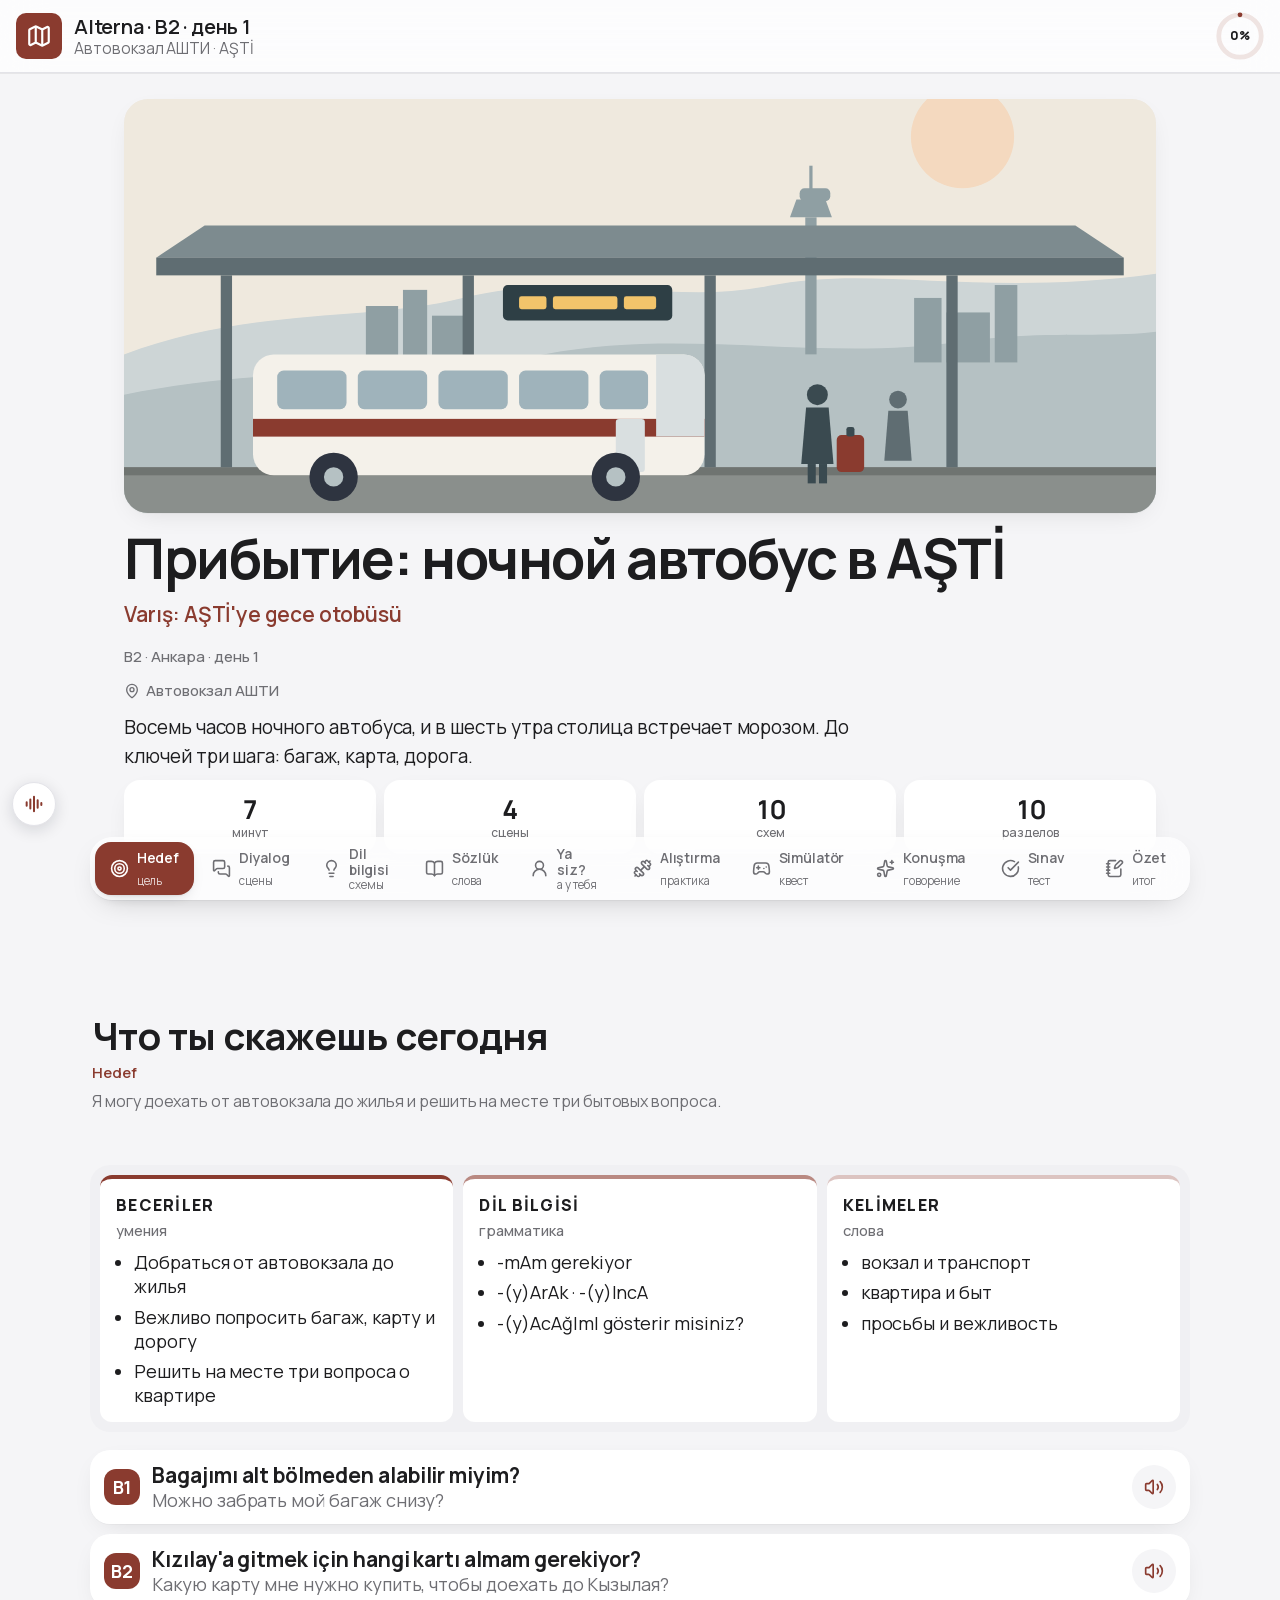
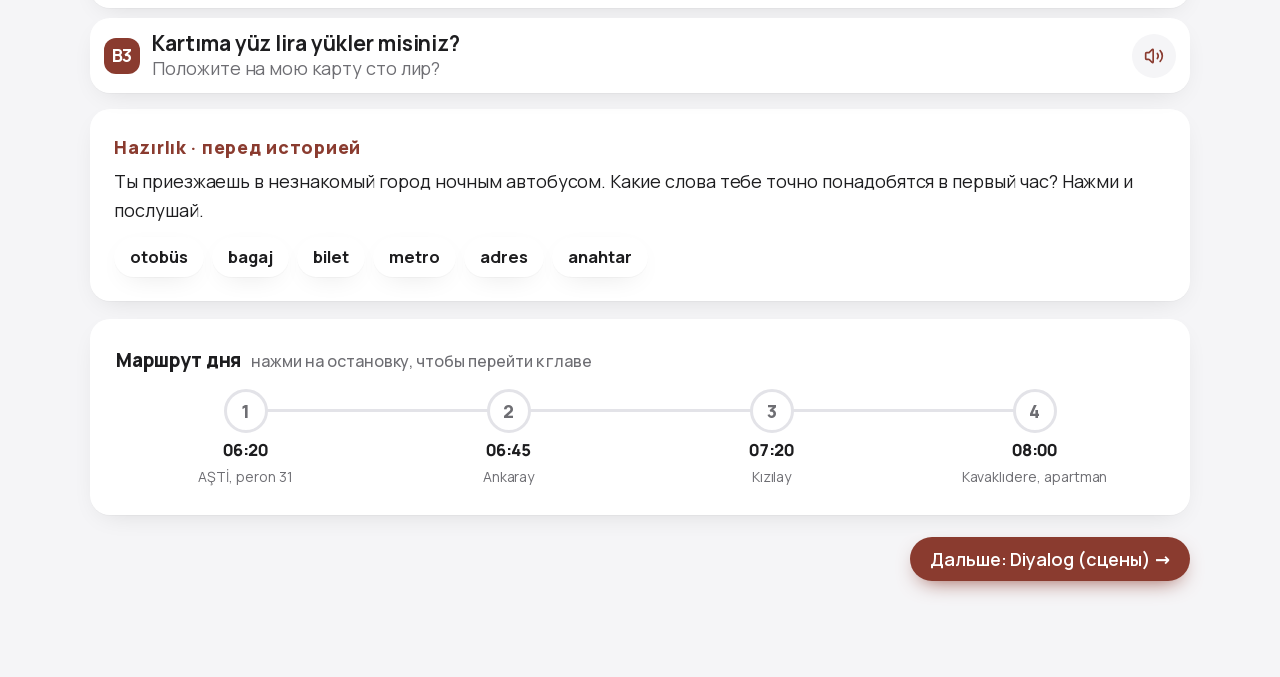
==== commit c5272312: "Вкладочный формат платформы (как d.a1.NN), оформление Apple-first, сцены по одной, симулятор, меньше" ====
--- a/d.b2.01/index.html
+++ b/d.b2.01/index.html
@@ -9,7 +9,7 @@
 <meta name="alterna:lesson" content="1">
 <meta name="alterna:kind" content="day">
 <title>День 1. Прибытие: ночной автобус в AŞTİ</title>
-<meta name="description" content="Alterna · B2 · Анкара, день 1. Восемь часов ночного автобуса из Антальи, и столица встречает в шесть утра холодом и бетоном. До ключей от квартиры в Каваклыдере три остановки: багаж, карта на метро и дорога.">
+<meta name="description" content="Alterna · B2 · Анкара, день 1. Восемь часов ночного автобуса, и в шесть утра столица встречает морозом. До ключей три шага: багаж, карта, дорога.">
 <meta name="theme-color" content="#8a3b2f">
 <meta property="og:type" content="article">
 <meta property="og:title" content="День 1. Прибытие: ночной автобус в AŞTİ · Alterna B2">
@@ -19,13 +19,11 @@
 <link rel="stylesheet" href="../kit/v1/kit.css">
 <link rel="stylesheet" href="../kit/v1/lexicon.css">
 <link rel="stylesheet" href="../kit/v1/day.css">
-<link rel="stylesheet" href="../kit/v1/story.css">
 <link rel="stylesheet" href="../kit/v1/lexicon-fonts.css">
 <link rel="stylesheet" href="media/design.css">
 </head>
-<body class="lx dy st" data-city="ankara" data-lessons="1" data-design="b2-asti">
-<!-- Собрано tools/build.mjs из src/days/d.b2.01.json. Руками не править. -->
-<a class="dy-skip" href="#p-hikaye">К истории дня</a>
+<body class="lx dy" data-city="ankara" data-lessons="1" data-read="hedef diyalog dilbilgisi sozluk yasiz konusma cheat" data-design="b2-asti">
+<!-- Собрано tools/build.mjs из src/days/d.b2.01.json в вкладочном формате дней платформы (как d.a1.NN). Руками не править. -->
 <header class="lx-app">
   <span class="lx-app__logo"><span class="lx-app__ico"><svg aria-hidden="true" xmlns="http://www.w3.org/2000/svg" viewBox="0 0 24 24" fill="none" stroke="currentColor" stroke-width="2" stroke-linecap="round" stroke-linejoin="round" > <path d="M14.106 5.553a2 2 0 0 0 1.788 0l3.659-1.83A1 1 0 0 1 21 4.619v12.764a1 1 0 0 1-.553.894l-4.553 2.277a2 2 0 0 1-1.788 0l-4.212-2.106a2 2 0 0 0-1.788 0l-3.659 1.83A1 1 0 0 1 3 19.381V6.618a1 1 0 0 1 .553-.894l4.553-2.277a2 2 0 0 1 1.788 0z" /> <path d="M15 5.764v15" /> <path d="M9 3.236v15" /> </svg></span></span>
   <div class="lx-app__t"><b>Alterna · B2 · день 1</b><small>Автовокзал АШТИ · <span lang="tr">AŞTİ</span></small></div>
@@ -33,7 +31,7 @@
   <div class="lx-app__prog" title="Пройдено разделов урока"><svg class="lx-ring lx-app__ring" viewBox="0 0 36 36" aria-hidden="true"><circle class="lx-ring__bg" cx="18" cy="18" r="15.9155"/><circle class="lx-ring__fg" cx="18" cy="18" r="15.9155" pathLength="100" stroke-dasharray="0 100"/><text x="18" y="21" text-anchor="middle">0%</text></svg></div>
 </header>
 <main>
-  <section data-section="intro" data-words="42" class="lx-hero">
+  <section data-section="intro" data-words="23" class="lx-hero">
       <div class="lx-scene" aria-hidden="true" data-ui><svg viewBox="0 0 1280 720" preserveAspectRatio="xMidYMid slice" width="100%" height="100%" focusable="false" xmlns="http://www.w3.org/2000/svg">
   <rect width="1280" height="720" fill="#efe9de"/>
   <circle class="an-sun" cx="1040" cy="150" r="64" fill="#f4d9bf"/>
@@ -82,44 +80,38 @@
       <h1>Прибытие: ночной автобус в AŞTİ</h1>
       <p class="lx-hero__tr" lang="tr">Varış: AŞTİ'ye gece otobüsü</p>
       <p class="lx-hero__meta"><span class="lx-hero__pin"><svg aria-hidden="true" xmlns="http://www.w3.org/2000/svg" viewBox="0 0 24 24" fill="none" stroke="currentColor" stroke-width="2" stroke-linecap="round" stroke-linejoin="round" > <path d="M20 10c0 4.993-5.539 10.193-7.399 11.799a1 1 0 0 1-1.202 0C9.539 20.193 4 14.993 4 10a8 8 0 0 1 16 0" /> <circle cx="12" cy="10" r="3" /> </svg></span><span>Автовокзал АШТИ</span></p>
-      <p class="lx-hero__intro st-hook">Восемь часов ночного автобуса из Антальи, и столица встречает в шесть утра холодом и бетоном. До ключей от квартиры в Каваклыдере три остановки: багаж, карта на метро и дорога.</p>
-      <p class="st-cast"><span>В истории:</span> <b lang="tr">Muavin</b>, <b lang="tr">Görevli</b>, <b lang="tr">Amca</b>, <b lang="tr">Kapıcı Hasan</b></p>
+      <p class="lx-hero__intro">Восемь часов ночного автобуса, и в шесть утра столица встречает морозом. До ключей три шага: багаж, карта, дорога.</p>
       <ul class="lx-stats" data-ui>
-        <li><b>7</b><span>минут</span></li><li><b>4</b><span>главы</span></li><li><b>10</b><span>схем</span></li><li><b>4</b><span>задания</span></li>
+        <li><b>7</b><span>минут</span></li><li><b>4</b><span>сцены</span></li><li><b>10</b><span>схем</span></li><li><b>10</b><span>разделов</span></li>
       </ul>
   </section>
 
-  <nav class="st-toc" data-scrollbar aria-label="Разделы урока">
-    <ol class="st-toc__l">
-      <li><a href="#p-acilis" data-toc="p-acilis"><span lang="tr">Açılış</span></a></li><li><a href="#p-hazirlik" data-toc="p-hazirlik"><span lang="tr">Hazırlık</span></a></li><li><a href="#p-hikaye" data-toc="p-hikaye"><span lang="tr">Okuma</span></a></li><li><a href="#p-dilbilgisi" data-toc="p-dilbilgisi"><span lang="tr">Dil bilgisi</span></a></li><li><a href="#p-sozluk" data-toc="p-sozluk"><span lang="tr">Kelimeler</span></a></li><li><a href="#p-practice" data-toc="p-practice"><span lang="tr">Alıştırma</span></a></li><li><a href="#p-yasiz" data-toc="p-yasiz"><span lang="tr">Ya siz?</span></a></li><li><a href="#p-dinleme" data-toc="p-dinleme"><span lang="tr">Dinleme</span></a></li><li><a href="#p-yazma" data-toc="p-yazma"><span lang="tr">Yazma</span></a></li><li><a href="#p-konusma" data-toc="p-konusma"><span lang="tr">Konuşma</span></a></li><li><a href="#p-ozet" data-toc="p-ozet"><span lang="tr">Özet</span></a></li><li><a href="#p-check" data-toc="p-check"><span lang="tr">Sınav</span></a></li>
-    </ol>
-    <span class="st-toc__bar" aria-hidden="true"></span>
+  <nav class="lx-tabs" data-scrollbar role="tablist" aria-label="Разделы урока">
+    <button type="button" class="lx-tab" role="tab" id="t-hedef" aria-controls="p-hedef" aria-selected="true" tabindex="0" data-tab="hedef"><span class="lx-tab__ico"><svg aria-hidden="true" xmlns="http://www.w3.org/2000/svg" viewBox="0 0 24 24" fill="none" stroke="currentColor" stroke-width="2" stroke-linecap="round" stroke-linejoin="round" > <circle cx="12" cy="12" r="10" /> <circle cx="12" cy="12" r="6" /> <circle cx="12" cy="12" r="2" /> </svg></span><b lang="tr">Hedef</b><small>цель</small><span class="lx-tab__ok" aria-hidden="true"></span></button>
+    <button type="button" class="lx-tab" role="tab" id="t-diyalog" aria-controls="p-diyalog" aria-selected="false" tabindex="-1" data-tab="diyalog"><span class="lx-tab__ico"><svg aria-hidden="true" xmlns="http://www.w3.org/2000/svg" viewBox="0 0 24 24" fill="none" stroke="currentColor" stroke-width="2" stroke-linecap="round" stroke-linejoin="round" > <path d="M16 10a2 2 0 0 1-2 2H6.828a2 2 0 0 0-1.414.586l-2.202 2.202A.71.71 0 0 1 2 14.286V4a2 2 0 0 1 2-2h10a2 2 0 0 1 2 2z" /> <path d="M20 9a2 2 0 0 1 2 2v10.286a.71.71 0 0 1-1.212.502l-2.202-2.202A2 2 0 0 0 17.172 19H10a2 2 0 0 1-2-2v-1" /> </svg></span><b lang="tr">Diyalog</b><small>сцены</small><span class="lx-tab__ok" aria-hidden="true"></span></button>
+    <button type="button" class="lx-tab" role="tab" id="t-dilbilgisi" aria-controls="p-dilbilgisi" aria-selected="false" tabindex="-1" data-tab="dilbilgisi"><span class="lx-tab__ico"><svg aria-hidden="true" xmlns="http://www.w3.org/2000/svg" viewBox="0 0 24 24" fill="none" stroke="currentColor" stroke-width="2" stroke-linecap="round" stroke-linejoin="round" > <path d="M15 14c.2-1 .7-1.7 1.5-2.5 1-.9 1.5-2.2 1.5-3.5A6 6 0 0 0 6 8c0 1 .2 2.2 1.5 3.5.7.7 1.3 1.5 1.5 2.5" /> <path d="M9 18h6" /> <path d="M10 22h4" /> </svg></span><b lang="tr">Dil bilgisi</b><small>схемы</small><span class="lx-tab__ok" aria-hidden="true"></span></button>
+    <button type="button" class="lx-tab" role="tab" id="t-sozluk" aria-controls="p-sozluk" aria-selected="false" tabindex="-1" data-tab="sozluk"><span class="lx-tab__ico"><svg aria-hidden="true" xmlns="http://www.w3.org/2000/svg" viewBox="0 0 24 24" fill="none" stroke="currentColor" stroke-width="2" stroke-linecap="round" stroke-linejoin="round" > <path d="M12 5v16" /> <path d="M20.001 19A2 2 0 0022 17V5a2 2 0 00-1.999-2L16 3.002A5 5 0 0012 5a5 5 0 00-4-2H4a2 2 0 00-2 2v12a2 2 0 001.999 2H8a5 5 0 014 2 5 5 0 014-2z" /> </svg></span><b lang="tr">Sözlük</b><small>слова</small><span class="lx-tab__ok" aria-hidden="true"></span></button>
+    <button type="button" class="lx-tab" role="tab" id="t-yasiz" aria-controls="p-yasiz" aria-selected="false" tabindex="-1" data-tab="yasiz"><span class="lx-tab__ico"><svg aria-hidden="true" xmlns="http://www.w3.org/2000/svg" viewBox="0 0 24 24" fill="none" stroke="currentColor" stroke-width="2" stroke-linecap="round" stroke-linejoin="round" > <circle cx="12" cy="8" r="5" /> <path d="M20 21a8 8 0 0 0-16 0" /> </svg></span><b lang="tr">Ya siz?</b><small>а у тебя</small><span class="lx-tab__ok" aria-hidden="true"></span></button>
+    <button type="button" class="lx-tab" role="tab" id="t-practice" aria-controls="p-practice" aria-selected="false" tabindex="-1" data-tab="practice"><span class="lx-tab__ico"><svg aria-hidden="true" xmlns="http://www.w3.org/2000/svg" viewBox="0 0 24 24" fill="none" stroke="currentColor" stroke-width="2" stroke-linecap="round" stroke-linejoin="round" > <path d="M17.596 12.768a2 2 0 1 0 2.829-2.829l-1.768-1.767a2 2 0 0 0 2.828-2.829l-2.828-2.828a2 2 0 0 0-2.829 2.828l-1.767-1.768a2 2 0 1 0-2.829 2.829z" /> <path d="m2.5 21.5 1.4-1.4" /> <path d="m20.1 3.9 1.4-1.4" /> <path d="M5.343 21.485a2 2 0 1 0 2.829-2.828l1.767 1.768a2 2 0 1 0 2.829-2.829l-6.364-6.364a2 2 0 1 0-2.829 2.829l1.768 1.767a2 2 0 0 0-2.828 2.829z" /> <path d="m9.6 14.4 4.8-4.8" /> </svg></span><b lang="tr">Alıştırma</b><small>практика</small><span class="lx-tab__ok" aria-hidden="true"></span></button>
+    <button type="button" class="lx-tab" role="tab" id="t-simulator" aria-controls="p-simulator" aria-selected="false" tabindex="-1" data-tab="simulator"><span class="lx-tab__ico"><svg aria-hidden="true" xmlns="http://www.w3.org/2000/svg" viewBox="0 0 24 24" fill="none" stroke="currentColor" stroke-width="2" stroke-linecap="round" stroke-linejoin="round" > <line x1="6" x2="10" y1="11" y2="11" /> <line x1="8" x2="8" y1="9" y2="13" /> <line x1="15" x2="15.01" y1="12" y2="12" /> <line x1="18" x2="18.01" y1="10" y2="10" /> <path d="M17.32 5H6.68a4 4 0 0 0-3.978 3.59c-.006.052-.01.101-.017.152C2.604 9.416 2 14.456 2 16a3 3 0 0 0 3 3c1 0 1.5-.5 2-1l1.414-1.414A2 2 0 0 1 9.828 16h4.344a2 2 0 0 1 1.414.586L17 18c.5.5 1 1 2 1a3 3 0 0 0 3-3c0-1.545-.604-6.584-.685-7.258-.007-.05-.011-.1-.017-.151A4 4 0 0 0 17.32 5z" /> </svg></span><b lang="tr">Simülatör</b><small>квест</small><span class="lx-tab__ok" aria-hidden="true"></span></button>
+    <button type="button" class="lx-tab" role="tab" id="t-konusma" aria-controls="p-konusma" aria-selected="false" tabindex="-1" data-tab="konusma"><span class="lx-tab__ico"><svg aria-hidden="true" xmlns="http://www.w3.org/2000/svg" viewBox="0 0 24 24" fill="none" stroke="currentColor" stroke-width="2" stroke-linecap="round" stroke-linejoin="round" > <path d="M11.017 2.814a1 1 0 0 1 1.966 0l1.051 5.558a2 2 0 0 0 1.594 1.594l5.558 1.051a1 1 0 0 1 0 1.966l-5.558 1.051a2 2 0 0 0-1.594 1.594l-1.051 5.558a1 1 0 0 1-1.966 0l-1.051-5.558a2 2 0 0 0-1.594-1.594l-5.558-1.051a1 1 0 0 1 0-1.966l5.558-1.051a2 2 0 0 0 1.594-1.594z" /> <path d="M20 2v4" /> <path d="M22 4h-4" /> <circle cx="4" cy="20" r="2" /> </svg></span><b lang="tr">Konuşma</b><small>говорение</small><span class="lx-tab__ok" aria-hidden="true"></span></button>
+    <button type="button" class="lx-tab" role="tab" id="t-check" aria-controls="p-check" aria-selected="false" tabindex="-1" data-tab="check"><span class="lx-tab__ico"><svg aria-hidden="true" xmlns="http://www.w3.org/2000/svg" viewBox="0 0 24 24" fill="none" stroke="currentColor" stroke-width="2" stroke-linecap="round" stroke-linejoin="round" > <path d="M21.801 10A10 10 0 1 1 17 3.335" /> <path d="m9 11 3 3L22 4" /> </svg></span><b lang="tr">Sınav</b><small>тест</small><span class="lx-tab__ok" aria-hidden="true"></span></button>
+    <button type="button" class="lx-tab" role="tab" id="t-cheat" aria-controls="p-cheat" aria-selected="false" tabindex="-1" data-tab="cheat"><span class="lx-tab__ico"><svg aria-hidden="true" xmlns="http://www.w3.org/2000/svg" viewBox="0 0 24 24" fill="none" stroke="currentColor" stroke-width="2" stroke-linecap="round" stroke-linejoin="round" > <path d="M13.4 2H6a2 2 0 0 0-2 2v16a2 2 0 0 0 2 2h12a2 2 0 0 0 2-2v-7.4" /> <path d="M2 6h4" /> <path d="M2 10h4" /> <path d="M2 14h4" /> <path d="M2 18h4" /> <path d="M21.378 5.626a1 1 0 1 0-3.004-3.004l-5.01 5.012a2 2 0 0 0-.506.854l-.837 2.87a.5.5 0 0 0 .62.62l2.87-.837a2 2 0 0 0 .854-.506z" /> </svg></span><b lang="tr">Özet</b><small>итог</small><span class="lx-tab__ok" aria-hidden="true"></span></button>
+    <span class="lx-tabs__line" aria-hidden="true"></span>
   </nav>
 
-  <section data-section="acilis" data-words="33" id="p-acilis" class="st-sec">
-      <div class="lx-ph">
-        <p class="lx-kicker"><span class="lx-kicker__ico"><svg aria-hidden="true" xmlns="http://www.w3.org/2000/svg" viewBox="0 0 24 24" fill="none" stroke="currentColor" stroke-width="2" stroke-linecap="round" stroke-linejoin="round" > <path d="M13.4 2H6a2 2 0 0 0-2 2v16a2 2 0 0 0 2 2h12a2 2 0 0 0 2-2v-7.4" /> <path d="M2 6h4" /> <path d="M2 10h4" /> <path d="M2 14h4" /> <path d="M2 18h4" /> <path d="M21.378 5.626a1 1 0 1 0-3.004-3.004l-5.01 5.012a2 2 0 0 0-.506.854l-.837 2.87a.5.5 0 0 0 .62.62l2.87-.837a2 2 0 0 0 .854-.506z" /> </svg></span><span lang="tr">Ünite açılışı</span></p>
-        <h2>Что будет сегодня</h2>
-        <p class="lx-hint">Как в начале юнита учебника: умения, грамматика и слова дня.</p>
+  <section data-section="hedef" data-words="134" id="p-hedef" class="lx-panel" role="tabpanel" aria-labelledby="t-hedef">
+      <div class="lx-ph">
+        <p class="lx-kicker"><span class="lx-kicker__ico"><svg aria-hidden="true" xmlns="http://www.w3.org/2000/svg" viewBox="0 0 24 24" fill="none" stroke="currentColor" stroke-width="2" stroke-linecap="round" stroke-linejoin="round" > <circle cx="12" cy="12" r="10" /> <circle cx="12" cy="12" r="6" /> <circle cx="12" cy="12" r="2" /> </svg></span><span lang="tr">Hedef</span></p>
+        <h2>Что ты скажешь сегодня</h2>
+        <p class="lx-hint">Я могу доехать от автовокзала до жилья и решить на месте три бытовых вопроса.</p>
       </div>
       <div class="vz vz-open"><div class="vz-open__c" style="--i:0"><p class="vz-open__h"><span lang="tr">BECERİLER</span><small>умения</small></p><ul><li>Добраться от автовокзала до жилья</li><li>Вежливо попросить багаж, карту и дорогу</li><li>Решить на месте три вопроса о квартире</li></ul></div><div class="vz-open__c" style="--i:1"><p class="vz-open__h"><span lang="tr">DİL BİLGİSİ</span><small>грамматика</small></p><ul><li>-mAm gerekiyor</li><li>-(y)ArAk · -(y)IncA</li><li>-(y)AcAğImI gösterir misiniz?</li></ul></div><div class="vz-open__c" style="--i:2"><p class="vz-open__h"><span lang="tr">KELİMELER</span><small>слова</small></p><ul><li>вокзал и транспорт</li><li>квартира и быт</li><li>просьбы и вежливость</li></ul></div></div>
-      <div class="vz vz-hedef">
-        <p class="vz__h"><span lang="tr">Hedef dil</span> <span>что ты сегодня скажешь</span></p>
-        <p class="vz-hedef__forms"><span class="vz-chip" lang="tr">-mAm gerekiyor</span><span class="vz-chip" lang="tr">-(y)ArAk · -(y)IncA</span><span class="vz-chip" lang="tr">-(y)AcAğImI gösterir misiniz?</span></p>
-        <ol class="dy-goal">
-        <li class="dy-goal__i" style="--i:0"><span class="dy-goal__n" data-ui>1</span><span class="dy-goal__w"><b lang="tr" data-say="Bagajımı alt bölmeden alabilir miyim?">Bagajımı alt bölmeden alabilir miyim?</b><span>Можно забрать мой багаж снизу?</span></span><button type="button" class="lx-say" data-say="Bagajımı alt bölmeden alabilir miyim?" aria-label="Послушать" data-ui><span class="lx-say__ico"><svg aria-hidden="true" xmlns="http://www.w3.org/2000/svg" viewBox="0 0 24 24" fill="none" stroke="currentColor" stroke-width="2" stroke-linecap="round" stroke-linejoin="round" > <path d="M11 4.702a.705.705 0 0 0-1.203-.498L6.413 7.587A1.4 1.4 0 0 1 5.416 8H3a1 1 0 0 0-1 1v6a1 1 0 0 0 1 1h2.416a1.4 1.4 0 0 1 .997.413l3.383 3.384A.705.705 0 0 0 11 19.298z" /> <path d="M16 9a5 5 0 0 1 0 6" /> <path d="M19.364 18.364a9 9 0 0 0 0-12.728" /> </svg></span></button></li>
-        <li class="dy-goal__i" style="--i:1"><span class="dy-goal__n" data-ui>2</span><span class="dy-goal__w"><b lang="tr" data-say="Kızılay'a gitmek için hangi kartı almam gerekiyor?">Kızılay'a gitmek için hangi kartı almam gerekiyor?</b><span>Какую карту мне нужно купить, чтобы доехать до Кызылая?</span></span><button type="button" class="lx-say" data-say="Kızılay'a gitmek için hangi kartı almam gerekiyor?" aria-label="Послушать" data-ui><span class="lx-say__ico"><svg aria-hidden="true" xmlns="http://www.w3.org/2000/svg" viewBox="0 0 24 24" fill="none" stroke="currentColor" stroke-width="2" stroke-linecap="round" stroke-linejoin="round" > <path d="M11 4.702a.705.705 0 0 0-1.203-.498L6.413 7.587A1.4 1.4 0 0 1 5.416 8H3a1 1 0 0 0-1 1v6a1 1 0 0 0 1 1h2.416a1.4 1.4 0 0 1 .997.413l3.383 3.384A.705.705 0 0 0 11 19.298z" /> <path d="M16 9a5 5 0 0 1 0 6" /> <path d="M19.364 18.364a9 9 0 0 0 0-12.728" /> </svg></span></button></li>
-        <li class="dy-goal__i" style="--i:2"><span class="dy-goal__n" data-ui>3</span><span class="dy-goal__w"><b lang="tr" data-say="Kartıma yüz lira yükler misiniz?">Kartıma yüz lira yükler misiniz?</b><span>Положите на мою карту сто лир?</span></span><button type="button" class="lx-say" data-say="Kartıma yüz lira yükler misiniz?" aria-label="Послушать" data-ui><span class="lx-say__ico"><svg aria-hidden="true" xmlns="http://www.w3.org/2000/svg" viewBox="0 0 24 24" fill="none" stroke="currentColor" stroke-width="2" stroke-linecap="round" stroke-linejoin="round" > <path d="M11 4.702a.705.705 0 0 0-1.203-.498L6.413 7.587A1.4 1.4 0 0 1 5.416 8H3a1 1 0 0 0-1 1v6a1 1 0 0 0 1 1h2.416a1.4 1.4 0 0 1 .997.413l3.383 3.384A.705.705 0 0 0 11 19.298z" /> <path d="M16 9a5 5 0 0 1 0 6" /> <path d="M19.364 18.364a9 9 0 0 0 0-12.728" /> </svg></span></button></li>
-        </ol>
-      </div>
-  </section>
-
-  <section data-section="hazirlik" data-words="20" id="p-hazirlik" class="st-sec">
-      <div class="lx-ph">
-        <p class="lx-kicker"><span class="lx-kicker__ico"><svg aria-hidden="true" xmlns="http://www.w3.org/2000/svg" viewBox="0 0 24 24" fill="none" stroke="currentColor" stroke-width="2" stroke-linecap="round" stroke-linejoin="round" > <circle cx="12" cy="8" r="5" /> <path d="M20 21a8 8 0 0 0-16 0" /> </svg></span><span lang="tr">Hazırlık çalışması</span></p>
-        <h2>Подготовка</h2>
-        <p class="lx-hint">До текста: вспомни знакомое и посмотри, где пройдёт день.</p>
-      </div>
+      <ol class="dy-goal">
+        <li class="dy-goal__i" style="--i:0"><span class="dy-goal__n" data-ui>B1</span><span class="dy-goal__w"><b lang="tr" data-say="Bagajımı alt bölmeden alabilir miyim?">Bagajımı alt bölmeden alabilir miyim?</b><span>Можно забрать мой багаж снизу?</span></span><button type="button" class="lx-say" data-say="Bagajımı alt bölmeden alabilir miyim?" aria-label="Послушать" data-ui><span class="lx-say__ico"><svg aria-hidden="true" xmlns="http://www.w3.org/2000/svg" viewBox="0 0 24 24" fill="none" stroke="currentColor" stroke-width="2" stroke-linecap="round" stroke-linejoin="round" > <path d="M11 4.702a.705.705 0 0 0-1.203-.498L6.413 7.587A1.4 1.4 0 0 1 5.416 8H3a1 1 0 0 0-1 1v6a1 1 0 0 0 1 1h2.416a1.4 1.4 0 0 1 .997.413l3.383 3.384A.705.705 0 0 0 11 19.298z" /> <path d="M16 9a5 5 0 0 1 0 6" /> <path d="M19.364 18.364a9 9 0 0 0 0-12.728" /> </svg></span></button></li>
+        <li class="dy-goal__i" style="--i:1"><span class="dy-goal__n" data-ui>B2</span><span class="dy-goal__w"><b lang="tr" data-say="Kızılay'a gitmek için hangi kartı almam gerekiyor?">Kızılay'a gitmek için hangi kartı almam gerekiyor?</b><span>Какую карту мне нужно купить, чтобы доехать до Кызылая?</span></span><button type="button" class="lx-say" data-say="Kızılay'a gitmek için hangi kartı almam gerekiyor?" aria-label="Послушать" data-ui><span class="lx-say__ico"><svg aria-hidden="true" xmlns="http://www.w3.org/2000/svg" viewBox="0 0 24 24" fill="none" stroke="currentColor" stroke-width="2" stroke-linecap="round" stroke-linejoin="round" > <path d="M11 4.702a.705.705 0 0 0-1.203-.498L6.413 7.587A1.4 1.4 0 0 1 5.416 8H3a1 1 0 0 0-1 1v6a1 1 0 0 0 1 1h2.416a1.4 1.4 0 0 1 .997.413l3.383 3.384A.705.705 0 0 0 11 19.298z" /> <path d="M16 9a5 5 0 0 1 0 6" /> <path d="M19.364 18.364a9 9 0 0 0 0-12.728" /> </svg></span></button></li>
+        <li class="dy-goal__i" style="--i:2"><span class="dy-goal__n" data-ui>B3</span><span class="dy-goal__w"><b lang="tr" data-say="Kartıma yüz lira yükler misiniz?">Kartıma yüz lira yükler misiniz?</b><span>Положите на мою карту сто лир?</span></span><button type="button" class="lx-say" data-say="Kartıma yüz lira yükler misiniz?" aria-label="Послушать" data-ui><span class="lx-say__ico"><svg aria-hidden="true" xmlns="http://www.w3.org/2000/svg" viewBox="0 0 24 24" fill="none" stroke="currentColor" stroke-width="2" stroke-linecap="round" stroke-linejoin="round" > <path d="M11 4.702a.705.705 0 0 0-1.203-.498L6.413 7.587A1.4 1.4 0 0 1 5.416 8H3a1 1 0 0 0-1 1v6a1 1 0 0 0 1 1h2.416a1.4 1.4 0 0 1 .997.413l3.383 3.384A.705.705 0 0 0 11 19.298z" /> <path d="M16 9a5 5 0 0 1 0 6" /> <path d="M19.364 18.364a9 9 0 0 0 0-12.728" /> </svg></span></button></li>
+      </ol>
       <div class="dy-prep">
         <p class="dy-prep__h"><span lang="tr">Hazırlık</span> · перед историей</p>
         <p>Ты приезжаешь в незнакомый город ночным автобусом. Какие слова тебе точно понадобятся в первый час? Нажми и послушай.</p>
@@ -129,53 +121,57 @@
         <p class="vz__h">Маршрут дня <span>нажми на остановку, чтобы перейти к главе</span></p>
         <div class="vz-route__wrap" style="--n:4"><ol class="vz-route__l"><li class="vz-route__i" style="--i:0"><a class="vz-route__s" href="#ch-1" data-route="ch-1"><span class="vz-route__n">1</span><span class="vz-route__t">06:20</span><span class="vz-route__p" lang="tr">AŞTİ, peron 31</span></a></li><li class="vz-route__i" style="--i:1"><a class="vz-route__s" href="#ch-2" data-route="ch-2"><span class="vz-route__n">2</span><span class="vz-route__t">06:45</span><span class="vz-route__p" lang="tr">Ankaray</span></a></li><li class="vz-route__i" style="--i:2"><a class="vz-route__s" href="#ch-3" data-route="ch-3"><span class="vz-route__n">3</span><span class="vz-route__t">07:20</span><span class="vz-route__p" lang="tr">Kızılay</span></a></li><li class="vz-route__i" style="--i:3"><a class="vz-route__s" href="#ch-4" data-route="ch-4"><span class="vz-route__n">4</span><span class="vz-route__t">08:00</span><span class="vz-route__p" lang="tr">Kavaklıdere, apartman</span></a></li></ol><span class="vz-route__bar" aria-hidden="true"></span></div>
       </nav>
-  </section>
-
-  <section data-section="hikaye" data-words="455" id="p-hikaye" class="st-sec">
-      <div class="lx-ph st-head">
-        <p class="lx-kicker"><span class="lx-kicker__ico"><svg aria-hidden="true" xmlns="http://www.w3.org/2000/svg" viewBox="0 0 24 24" fill="none" stroke="currentColor" stroke-width="2" stroke-linecap="round" stroke-linejoin="round" > <path d="M12 5v16" /> <path d="M16 13h2" /> <path d="M16 9h2" /> <path d="M20.001 19A2 2 0 0022 17V5a2 2 0 00-1.999-2L16 3.002A5 5 0 0012 5a5 5 0 00-4-2H4a2 2 0 00-2 2v12a2 2 0 001.999 2H8a5 5 0 014 2 5 5 0 014-2z" /> <path d="M6 13h2" /> <path d="M6 9h2" /> </svg></span><span lang="tr">Okuma</span></p>
-        <h2>История дня</h2>
-        <p class="lx-hint">Нажимай на турецкие слова: услышишь их и увидишь перевод. Когда герою нужно ответить, выбирай сам.</p>
-      </div>
-      <div class="st-chs">
-      <article class="st-ch" id="ch-1" style="--i:0">
-        <p class="st-ch__k"><span class="st-ch__n" data-ui>1</span><span class="st-ch__t">06:20 · AŞTİ, peron 31</span></p>
-        <h3 class="st-ch__h">Холод, который не обещали</h3>
-        <p class="st-p">Автобус встаёт у тридцать первого перрона. За окном ещё темно, на стекле иней. Стюард идёт по проходу и будит тех, кто не проснулся от тормозов.</p>
-        <div class="st-b"><span class="st-b__ava" aria-hidden="true" data-ui>Mu</span><div class="st-b__body"><span class="st-b__who" lang="tr">Muavin</span><p class="st-b__tr" lang="tr" data-say="Son durak AŞTİ. Unutulan eşya kalmasın, lütfen.">Son durak AŞTİ. Unutulan eşya kalmasın, lütfen.</p><p class="st-b__ru">Конечная, АШТИ. Пожалуйста, не забывайте вещи.</p></div></div>
-        <div class="st-note" role="note"><p class="st-note__h"><span class="st-note__ico"><svg aria-hidden="true" xmlns="http://www.w3.org/2000/svg" viewBox="0 0 24 24" fill="none" stroke="currentColor" stroke-width="2" stroke-linecap="round" stroke-linejoin="round" > <path d="M15 14c.2-1 .7-1.7 1.5-2.5 1-.9 1.5-2.2 1.5-3.5A6 6 0 0 0 6 8c0 1 .2 2.2 1.5 3.5.7.7 1.3 1.5 1.5 2.5" /> <path d="M9 18h6" /> <path d="M10 22h4" /> </svg></span><span>Тонкость: объявление вместо просьбы</span></p><p><button type="button" class="st-w" data-say="unutulan eşya" aria-expanded="false"><span lang="tr">unutulan eşya</span><span class="st-w__ru">забытая вещь</span></button>: глагол <em>unutmak</em> в пассиве и причастии, «вещь, которую забыли». А <em>kalmasın</em> — «пусть не останется». Так говорят объявления: никого не называют и никому не приказывают напрямую.</p><ul class="st-note__ex"><li><b lang="tr" data-say="Unutulan eşya kalmasın.">Unutulan eşya kalmasın.</b><span>Не оставляйте вещи.</span></li><li><b lang="tr" data-say="Bulunan eşyalar danışmaya teslim edilir.">Bulunan eşyalar danışmaya teslim edilir.</b><span>Найденные вещи сдают в справочную.</span></li></ul></div>
-        <p class="st-p">Чемодан едет в багажном отсеке внизу. Ты выходишь на перрон, и в лицо бьёт ветер. В Анталье вчера было двадцать градусов.</p>
-        <div class="st-b st-b--me"><span class="st-b__ava" aria-hidden="true" data-ui>Se</span><div class="st-b__body"><span class="st-b__who" lang="tr">Sen</span><p class="st-b__tr" lang="tr" data-say="Bagajımı alt bölmeden alabilir miyim? Fişim burada.">Bagajımı alt bölmeden alabilir miyim? Fişim burada.</p><p class="st-b__ru">Можно забрать мой багаж снизу? Вот моя бирка.</p></div></div>
-        <div class="st-b"><span class="st-b__ava" aria-hidden="true" data-ui>Mu</span><div class="st-b__body"><span class="st-b__who" lang="tr">Muavin</span><p class="st-b__tr" lang="tr" data-say="Tabii, hemen veriyorum. Ankara'ya hoş geldiniz, üşümeyin.">Tabii, hemen veriyorum. Ankara'ya hoş geldiniz, üşümeyin.</p><p class="st-b__ru">Конечно, сейчас отдам. Добро пожаловать в Анкару, не замёрзните.</p></div></div>
+
+      <div class="lx-foot" data-ui><button type="button" class="lx-btn lx-foot__next" data-tab-go="diyalog">Дальше: Diyalog (сцены)</button></div>
+  </section>
+
+  <section data-section="diyalog" data-words="561" id="p-diyalog" class="lx-panel" role="tabpanel" aria-labelledby="t-diyalog">
+      <div class="lx-ph">
+        <p class="lx-kicker"><span class="lx-kicker__ico"><svg aria-hidden="true" xmlns="http://www.w3.org/2000/svg" viewBox="0 0 24 24" fill="none" stroke="currentColor" stroke-width="2" stroke-linecap="round" stroke-linejoin="round" > <path d="M16 10a2 2 0 0 1-2 2H6.828a2 2 0 0 0-1.414.586l-2.202 2.202A.71.71 0 0 1 2 14.286V4a2 2 0 0 1 2-2h10a2 2 0 0 1 2 2z" /> <path d="M20 9a2 2 0 0 1 2 2v10.286a.71.71 0 0 1-1.212.502l-2.202-2.202A2 2 0 0 0 17.172 19H10a2 2 0 0 1-2-2v-1" /> </svg></span><span lang="tr">Diyalog</span></p>
+        <h2>Сцены дня</h2>
+        <p class="lx-hint">Реплики появляются по одной. Нажми на турецкую фразу, чтобы услышать её.</p>
+      </div>
+      <div class="vz-scenes" role="group" aria-label="Сцены дня" data-ui><button type="button" class="vz-scenes__b" data-dlg="0" aria-pressed="true"><b>1</b><span>06:20</span></button><button type="button" class="vz-scenes__b" data-dlg="1" aria-pressed="false"><b>2</b><span>06:45</span></button><button type="button" class="vz-scenes__b" data-dlg="2" aria-pressed="false"><b>3</b><span>07:20</span></button><button type="button" class="vz-scenes__b" data-dlg="3" aria-pressed="false"><b>4</b><span>08:00</span></button></div>
+      <div class="lx-dlg is-on" data-dlg-box="0" id="ch-1">
+        <div class="lx-dlg__head"><h3>Холод, который не обещали</h3><span class="lx-badge">06:20</span></div>
+        <p class="lx-place"><span class="lx-ico"><svg aria-hidden="true" xmlns="http://www.w3.org/2000/svg" viewBox="0 0 24 24" fill="none" stroke="currentColor" stroke-width="2" stroke-linecap="round" stroke-linejoin="round" > <path d="M20 10c0 4.993-5.539 10.193-7.399 11.799a1 1 0 0 1-1.202 0C9.539 20.193 4 14.993 4 10a8 8 0 0 1 16 0" /> <circle cx="12" cy="10" r="3" /> </svg></span><span lang="tr">AŞTİ, peron 31</span></p>
+        <p class="vz-cap">Конечная, 6:20, иней на стёклах. В Анталье вчера было +20.</p>
+        <div class="lx-chat" data-chat="0">
+          <div class="lx-msg" data-line="0"><span class="lx-msg__ava" aria-hidden="true" data-ui>Mu</span><span class="lx-msg__who" lang="tr">Muavin</span><p class="lx-msg__tr" lang="tr" data-say="Son durak AŞTİ. Unutulan eşya kalmasın, lütfen.">Son durak AŞTİ. Unutulan eşya kalmasın, lütfen.</p><p class="lx-msg__ru">Конечная, АШТИ. Пожалуйста, не забывайте вещи.</p></div>
+          <div class="lx-msg lx-msg--me" data-line="1"><span class="lx-msg__ava" aria-hidden="true" data-ui>Se</span><span class="lx-msg__who" lang="tr">Sen</span><p class="lx-msg__tr" lang="tr" data-say="Bagajımı alt bölmeden alabilir miyim? Fişim burada.">Bagajımı alt bölmeden alabilir miyim? Fişim burada.</p><p class="lx-msg__ru">Можно забрать мой багаж снизу? Вот моя бирка.</p></div>
+          <div class="lx-msg" data-line="2"><span class="lx-msg__ava" aria-hidden="true" data-ui>Mu</span><span class="lx-msg__who" lang="tr">Muavin</span><p class="lx-msg__tr" lang="tr" data-say="Tabii, hemen veriyorum. Ankara'ya hoş geldiniz, üşümeyin.">Tabii, hemen veriyorum. Ankara'ya hoş geldiniz, üşümeyin.</p><p class="lx-msg__ru">Конечно, сейчас отдам. Добро пожаловать в Анкару, не замёрзните.</p></div>
+        </div>
+        <div class="lx-chat__ctrl" data-ui><button type="button" class="lx-btn" data-next>Следующая реплика</button><button type="button" class="lx-btn lx-btn--ghost" data-all>Показать всё</button><label class="lx-switch"><input type="checkbox" data-ru checked> Перевод</label></div>
         <figure class="vz vz-scale" data-viz="scale" data-items="[{&quot;tr&quot;:&quot;Bagaj!&quot;,&quot;ru&quot;:&quot;Багаж!&quot;,&quot;pos&quot;:4,&quot;note&quot;:&quot;Одно слово звучит как приказ. Так говорят только в крайней спешке.&quot;},{&quot;tr&quot;:&quot;Bagajımı ver.&quot;,&quot;ru&quot;:&quot;Дай мой багаж.&quot;,&quot;pos&quot;:28,&quot;note&quot;:&quot;Повелительное на «ты» незнакомому человеку звучит грубовато.&quot;},{&quot;tr&quot;:&quot;Bagajımı verir misin?&quot;,&quot;ru&quot;:&quot;Дашь мой багаж?&quot;,&quot;pos&quot;:55,&quot;note&quot;:&quot;Вежливый вопрос, но на «ты». Годится для ровесника.&quot;},{&quot;tr&quot;:&quot;Bagajımı alabilir miyim?&quot;,&quot;ru&quot;:&quot;Можно забрать мой багаж?&quot;,&quot;pos&quot;:78,&quot;note&quot;:&quot;Нейтрально и вежливо: ты просишь разрешения. Так и сказал герой.&quot;},{&quot;tr&quot;:&quot;Rica etsem bagajımı verebilir misiniz?&quot;,&quot;ru&quot;:&quot;Будьте добры, не могли бы вы отдать мой багаж?&quot;,&quot;pos&quot;:97,&quot;note&quot;:&quot;Самый официальный вариант: «rica etsem» смягчает любую просьбу. На B2 он нужен в учреждениях.&quot;}]">
           <figcaption class="vz__h">Как попросить свой багаж <span>нажми на цифру на шкале</span></figcaption>
           <div class="vz-scale__track"><span class="vz-scale__fill" style="--x:97%"></span><button type="button" class="vz-scale__m" style="--x:4%;--i:0" data-i="0" aria-pressed="false" aria-label="Вариант 1: Багаж!">1</button><button type="button" class="vz-scale__m" style="--x:28%;--i:1" data-i="1" aria-pressed="false" aria-label="Вариант 2: Дай мой багаж.">2</button><button type="button" class="vz-scale__m" style="--x:55%;--i:2" data-i="2" aria-pressed="false" aria-label="Вариант 3: Дашь мой багаж?">3</button><button type="button" class="vz-scale__m" style="--x:78%;--i:3" data-i="3" aria-pressed="false" aria-label="Вариант 4: Можно забрать мой багаж?">4</button><button type="button" class="vz-scale__m" style="--x:97%;--i:4" data-i="4" aria-pressed="true" aria-label="Вариант 5: Будьте добры, не могли бы вы отдать мой багаж?">5</button></div>
           <p class="vz-scale__ends"><span>резко</span><span>очень вежливо</span></p>
           <div class="vz-scale__card" aria-live="polite"><p class="vz-scale__tr"><b lang="tr" data-say="Rica etsem bagajımı verebilir misiniz?">Rica etsem bagajımı verebilir misiniz?</b><button type="button" class="lx-say vz-say" data-say="Rica etsem bagajımı verebilir misiniz?" aria-label="Послушать: Rica etsem bagajımı verebilir misiniz?" data-ui><span class="lx-say__ico"><svg aria-hidden="true" xmlns="http://www.w3.org/2000/svg" viewBox="0 0 24 24" fill="none" stroke="currentColor" stroke-width="2" stroke-linecap="round" stroke-linejoin="round" > <path d="M11 4.702a.705.705 0 0 0-1.203-.498L6.413 7.587A1.4 1.4 0 0 1 5.416 8H3a1 1 0 0 0-1 1v6a1 1 0 0 0 1 1h2.416a1.4 1.4 0 0 1 .997.413l3.383 3.384A.705.705 0 0 0 11 19.298z" /> <path d="M16 9a5 5 0 0 1 0 6" /> <path d="M19.364 18.364a9 9 0 0 0 0-12.728" /> </svg></span></button></p><p class="vz-scale__ru">Будьте добры, не могли бы вы отдать мой багаж?</p><p class="vz-scale__note">Самый официальный вариант: «rica etsem» смягчает любую просьбу. На B2 он нужен в учреждениях.</p></div>
         </figure>
-        <div class="st-quirk" role="note"><p class="st-quirk__h"><span class="st-quirk__ico"><svg aria-hidden="true" xmlns="http://www.w3.org/2000/svg" viewBox="0 0 24 24" fill="none" stroke="currentColor" stroke-width="2" stroke-linecap="round" stroke-linejoin="round" > <path d="M11.017 2.814a1 1 0 0 1 1.966 0l1.051 5.558a2 2 0 0 0 1.594 1.594l5.558 1.051a1 1 0 0 1 0 1.966l-5.558 1.051a2 2 0 0 0-1.594 1.594l-1.051 5.558a1 1 0 0 1-1.966 0l-1.051-5.558a2 2 0 0 0-1.594-1.594l-5.558-1.051a1 1 0 0 1 0-1.966l5.558-1.051a2 2 0 0 0 1.594-1.594z" /> <path d="M20 2v4" /> <path d="M22 4h-4" /> <circle cx="4" cy="20" r="2" /> </svg></span><span>Кстати</span></p><p>У этого холода есть имя: <button type="button" class="st-w" data-say="ayaz" aria-expanded="false"><span lang="tr">ayaz</span><span class="st-w__ru">сухой мороз с ветром</span></button>. «Ankara'nın ayazı» анкарцы произносят почти с гордостью. Зима здесь континентальная: днём солнце, а утром минус.</p></div>
-      </article>
-      <article class="st-ch" id="ch-2" style="--i:1">
-        <p class="st-ch__k"><span class="st-ch__n" data-ui>2</span><span class="st-ch__t">06:45 · Ankaray</span></p>
-        <h3 class="st-ch__h">Карта, без которой не пустят</h3>
-        <p class="st-p">Из вокзала прямо в подземку ведёт лёгкое метро Анкарай, до Кызылая без пересадок. Наличные турникет не принимает. Ты идёшь к окошку рядом с автоматами.</p>
-        <div class="st-b st-b--me"><span class="st-b__ava" aria-hidden="true" data-ui>Se</span><div class="st-b__body"><span class="st-b__who" lang="tr">Sen</span><p class="st-b__tr" lang="tr" data-say="Günaydın. Kızılay'a gitmek için hangi kartı almam gerekiyor?">Günaydın. Kızılay'a gitmek için hangi kartı almam gerekiyor?</p><p class="st-b__ru">Доброе утро. Какую карту мне нужно купить, чтобы доехать до Кызылая?</p></div></div>
-        <div class="st-b"><span class="st-b__ava" aria-hidden="true" data-ui>Gö</span><div class="st-b__body"><span class="st-b__who" lang="tr">Görevli</span><p class="st-b__tr" lang="tr" data-say="AnkaraKart alıp içine para yüklemeniz lazım. Kartı buradan alabilirsiniz.">AnkaraKart alıp içine para yüklemeniz lazım. Kartı buradan alabilirsiniz.</p><p class="st-b__ru">Нужно купить AnkaraKart и положить на неё деньги. Карту можно купить здесь.</p></div></div>
-        <div class="st-note" role="note"><p class="st-note__h"><span class="st-note__ico"><svg aria-hidden="true" xmlns="http://www.w3.org/2000/svg" viewBox="0 0 24 24" fill="none" stroke="currentColor" stroke-width="2" stroke-linecap="round" stroke-linejoin="round" > <path d="M15 14c.2-1 .7-1.7 1.5-2.5 1-.9 1.5-2.2 1.5-3.5A6 6 0 0 0 6 8c0 1 .2 2.2 1.5 3.5.7.7 1.3 1.5 1.5 2.5" /> <path d="M9 18h6" /> <path d="M10 22h4" /> </svg></span><span>Тонкость: «мне нужно» через существительное</span></p><p><button type="button" class="st-w" data-say="almam gerekiyor" aria-expanded="false"><span lang="tr">almam gerekiyor</span><span class="st-w__ru">мне нужно купить</span></button>: глагол становится существительным <em>alma</em>, к нему приходит <em>-m</em>, «моё». Дословно «моя покупка требуется». У кассира то же самое на «вы»: <button type="button" class="st-w" data-say="yüklemeniz lazım" aria-expanded="false"><span lang="tr">yüklemeniz lazım</span><span class="st-w__ru">вам нужно пополнить</span></button>.</p><ul class="st-note__ex"><li><b lang="tr" data-say="Hangi kartı almam gerekiyor?">Hangi kartı almam gerekiyor?</b><span>Какую карту мне нужно купить?</span></li><li><b lang="tr" data-say="Önce kartı yüklemeniz lazım.">Önce kartı yüklemeniz lazım.</b><span>Сначала вам нужно пополнить карту.</span></li></ul></div>
-        <p class="st-p">Карта у тебя в руке, пустая. Ты протягиваешь купюру и хочешь, чтобы на карту положили сто лир.</p>
-        <div class="st-choice" data-choice="ch2-6">
-          <p class="st-choice__q"><span class="st-choice__ico"><svg aria-hidden="true" xmlns="http://www.w3.org/2000/svg" viewBox="0 0 24 24" fill="none" stroke="currentColor" stroke-width="2" stroke-linecap="round" stroke-linejoin="round" > <path d="M16 10a2 2 0 0 1-2 2H6.828a2 2 0 0 0-1.414.586l-2.202 2.202A.71.71 0 0 1 2 14.286V4a2 2 0 0 1 2-2h10a2 2 0 0 1 2 2z" /> <path d="M20 9a2 2 0 0 1 2 2v10.286a.71.71 0 0 1-1.212.502l-2.202-2.202A2 2 0 0 0 17.172 19H10a2 2 0 0 1-2-2v-1" /> </svg></span><span>Как попросить положить на карту сто лир?</span></p>
-          <div class="st-choice__opts" data-ui><button type="button" class="st-opt" data-ok="true" data-then="Кассир кивает, пищит терминал. «Yüklendi, iyi yolculuklar». Деньги идут «на карту»: дательный падеж, «kartıma»." data-say="Kartıma yüz lira yükler misiniz?"><b lang="tr">Kartıma yüz lira yükler misiniz?</b><span>Положите на мою карту сто лир?</span></button><button type="button" class="st-opt" data-ok="false" data-then="Кассир поднимает бровь: грузить карту куда? «Kartımı» — «карту» как груз. Пополняют «karta»: «kartıma yüz lira yüklemek»." data-say="Kartımı yüz liraya yükler misiniz?"><b lang="tr">Kartımı yüz liraya yükler misiniz?</b><span>Погрузите мою карту на сто лир?</span></button></div>
-          <p class="st-choice__then" aria-live="polite" hidden></p>
+        <details class="vz-more"><summary><span class="vz-more__ico"><svg aria-hidden="true" xmlns="http://www.w3.org/2000/svg" viewBox="0 0 24 24" fill="none" stroke="currentColor" stroke-width="2" stroke-linecap="round" stroke-linejoin="round" > <path d="M11.017 2.814a1 1 0 0 1 1.966 0l1.051 5.558a2 2 0 0 0 1.594 1.594l5.558 1.051a1 1 0 0 1 0 1.966l-5.558 1.051a2 2 0 0 0-1.594 1.594l-1.051 5.558a1 1 0 0 1-1.966 0l-1.051-5.558a2 2 0 0 0-1.594-1.594l-5.558-1.051a1 1 0 0 1 0-1.966l5.558-1.051a2 2 0 0 0 1.594-1.594z" /> <path d="M20 2v4" /> <path d="M22 4h-4" /> <circle cx="4" cy="20" r="2" /> </svg></span>Кстати</summary><p>У этого холода есть имя: <button type="button" class="st-w" data-say="ayaz" aria-expanded="false"><span lang="tr">ayaz</span><span class="st-w__ru">сухой мороз с ветром</span></button>. «Ankara'nın ayazı» анкарцы произносят почти с гордостью. Зима здесь континентальная: днём солнце, а утром минус.</p></details>
+        <button type="button" class="lx-btn lx-btn--ghost vz-scene-next" data-dlg-go="1">Сцена 2: Карта, без которой не пустят →</button>
+      </div>
+      <div class="lx-dlg" data-dlg-box="1" id="ch-2">
+        <div class="lx-dlg__head"><h3>Карта, без которой не пустят</h3><span class="lx-badge">06:45</span></div>
+        <p class="lx-place"><span class="lx-ico"><svg aria-hidden="true" xmlns="http://www.w3.org/2000/svg" viewBox="0 0 24 24" fill="none" stroke="currentColor" stroke-width="2" stroke-linecap="round" stroke-linejoin="round" > <path d="M20 10c0 4.993-5.539 10.193-7.399 11.799a1 1 0 0 1-1.202 0C9.539 20.193 4 14.993 4 10a8 8 0 0 1 16 0" /> <circle cx="12" cy="10" r="3" /> </svg></span><span lang="tr">Ankaray</span></p>
+        <p class="vz-cap">Анкарай до Кызылая без пересадок, но только по карте.</p>
+        <div class="lx-chat" data-chat="1">
+          <div class="lx-msg lx-msg--me" data-line="0"><span class="lx-msg__ava" aria-hidden="true" data-ui>Se</span><span class="lx-msg__who" lang="tr">Sen</span><p class="lx-msg__tr" lang="tr" data-say="Günaydın. Kızılay'a gitmek için hangi kartı almam gerekiyor?">Günaydın. Kızılay'a gitmek için hangi kartı almam gerekiyor?</p><p class="lx-msg__ru">Доброе утро. Какую карту мне нужно купить, чтобы доехать до Кызылая?</p></div>
+          <div class="lx-msg" data-line="1"><span class="lx-msg__ava" aria-hidden="true" data-ui>Gö</span><span class="lx-msg__who" lang="tr">Görevli</span><p class="lx-msg__tr" lang="tr" data-say="AnkaraKart alıp içine para yüklemeniz lazım. Kartı buradan alabilirsiniz.">AnkaraKart alıp içine para yüklemeniz lazım. Kartı buradan alabilirsiniz.</p><p class="lx-msg__ru">Нужно купить AnkaraKart и положить на неё деньги. Карту можно купить здесь.</p></div>
         </div>
-      </article>
-      <article class="st-ch" id="ch-3" style="--i:2">
-        <p class="st-ch__k"><span class="st-ch__n" data-ui>3</span><span class="st-ch__t">07:20 · Kızılay</span></p>
-        <h3 class="st-ch__h">Наверх, к бульвару</h3>
-        <p class="st-p">На Кызылае выходов больше десятка, и на каждом указатель с названием улицы. Ты выбираешь наугад и поднимаешься на площадь. Город уже проснулся: машины, студенты, лоток с симитами.</p>
-        <div class="st-b st-b--me"><span class="st-b__ava" aria-hidden="true" data-ui>Se</span><div class="st-b__body"><span class="st-b__who" lang="tr">Sen</span><p class="st-b__tr" lang="tr" data-say="Affedersiniz, Kavaklıdere'ye yürüyerek ne kadar sürer?">Affedersiniz, Kavaklıdere'ye yürüyerek ne kadar sürer?</p><p class="st-b__ru">Извините, сколько идти пешком до Каваклыдере?</p></div></div>
-        <div class="st-b"><span class="st-b__ava" aria-hidden="true" data-ui>Am</span><div class="st-b__body"><span class="st-b__who" lang="tr">Amca</span><p class="st-b__tr" lang="tr" data-say="Yirmi beş dakika sürer. Atatürk Bulvarı'ndan dümdüz yukarı çıkın, Kuğulu Park'ı görünce sola dönün.">Yirmi beş dakika sürer. Atatürk Bulvarı'ndan dümdüz yukarı çıkın, Kuğulu Park'ı görünce sola dönün.</p><p class="st-b__ru">Минут двадцать пять. Идите по бульвару Ататюрка прямо вверх, у парка Кугулу поверните налево.</p></div></div>
-        <div class="st-note" role="note"><p class="st-note__h"><span class="st-note__ico"><svg aria-hidden="true" xmlns="http://www.w3.org/2000/svg" viewBox="0 0 24 24" fill="none" stroke="currentColor" stroke-width="2" stroke-linecap="round" stroke-linejoin="round" > <path d="M15 14c.2-1 .7-1.7 1.5-2.5 1-.9 1.5-2.2 1.5-3.5A6 6 0 0 0 6 8c0 1 .2 2.2 1.5 3.5.7.7 1.3 1.5 1.5 2.5" /> <path d="M9 18h6" /> <path d="M10 22h4" /> </svg></span><span>Тонкость: путь одним словом</span></p><p><button type="button" class="st-w" data-say="yürüyerek" aria-expanded="false"><span lang="tr">yürüyerek</span><span class="st-w__ru">пешком</span></button>: окончание <em>-(y)erek</em> показывает, <em>как</em> ты что-то делаешь. А <button type="button" class="st-w" data-say="görünce" aria-expanded="false"><span lang="tr">görünce</span><span class="st-w__ru">как увидите</span></button> отвечает на вопрос «когда». Оба знакомы с B1, просто в столице их говорят быстрее.</p><ul class="st-note__ex"><li><b lang="tr" data-say="Yürüyerek yirmi dakika sürer.">Yürüyerek yirmi dakika sürer.</b><span>Пешком двадцать минут.</span></li><li><b lang="tr" data-say="Parkı görünce sola dönün.">Parkı görünce sola dönün.</b><span>Увидите парк — поворачивайте налево.</span></li></ul></div>
+        <div class="lx-chat__ctrl" data-ui><button type="button" class="lx-btn" data-next>Следующая реплика</button><button type="button" class="lx-btn lx-btn--ghost" data-all>Показать всё</button><label class="lx-switch"><input type="checkbox" data-ru checked> Перевод</label></div>
+
+        <button type="button" class="lx-btn lx-btn--ghost vz-scene-next" data-dlg-go="2">Сцена 3: Наверх, к бульвару →</button>
+      </div>
+      <div class="lx-dlg" data-dlg-box="2" id="ch-3">
+        <div class="lx-dlg__head"><h3>Наверх, к бульвару</h3><span class="lx-badge">07:20</span></div>
+        <p class="lx-place"><span class="lx-ico"><svg aria-hidden="true" xmlns="http://www.w3.org/2000/svg" viewBox="0 0 24 24" fill="none" stroke="currentColor" stroke-width="2" stroke-linecap="round" stroke-linejoin="round" > <path d="M20 10c0 4.993-5.539 10.193-7.399 11.799a1 1 0 0 1-1.202 0C9.539 20.193 4 14.993 4 10a8 8 0 0 1 16 0" /> <circle cx="12" cy="10" r="3" /> </svg></span><span lang="tr">Kızılay</span></p>
+        <p class="vz-cap">Площадь Кызылай: выходов больше десятка.</p>
+        <div class="lx-chat" data-chat="2">
+          <div class="lx-msg lx-msg--me" data-line="0"><span class="lx-msg__ava" aria-hidden="true" data-ui>Se</span><span class="lx-msg__who" lang="tr">Sen</span><p class="lx-msg__tr" lang="tr" data-say="Affedersiniz, Kavaklıdere'ye yürüyerek ne kadar sürer?">Affedersiniz, Kavaklıdere'ye yürüyerek ne kadar sürer?</p><p class="lx-msg__ru">Извините, сколько идти пешком до Каваклыдере?</p></div>
+          <div class="lx-msg" data-line="1"><span class="lx-msg__ava" aria-hidden="true" data-ui>Am</span><span class="lx-msg__who" lang="tr">Amca</span><p class="lx-msg__tr" lang="tr" data-say="Yirmi beş dakika sürer. Atatürk Bulvarı'ndan dümdüz yukarı çıkın, Kuğulu Park'ı görünce sola dönün.">Yirmi beş dakika sürer. Atatürk Bulvarı'ndan dümdüz yukarı çıkın, Kuğulu Park'ı görünce sola dönün.</p><p class="lx-msg__ru">Минут двадцать пять. Идите по бульвару Ататюрка прямо вверх, у парка Кугулу поверните налево.</p></div>
+        </div>
+        <div class="lx-chat__ctrl" data-ui><button type="button" class="lx-btn" data-next>Следующая реплика</button><button type="button" class="lx-btn lx-btn--ghost" data-all>Показать всё</button><label class="lx-switch"><input type="checkbox" data-ru checked> Перевод</label></div>
         <figure class="vz vz-map" data-viz="map" data-points="[{&quot;tr&quot;:&quot;AŞTİ&quot;,&quot;ru&quot;:&quot;Автовокзал АШТИ&quot;,&quot;note&quot;:&quot;Междугородний автовокзал. Отсюда идёт метро Анкарай.&quot;},{&quot;tr&quot;:&quot;Ulus&quot;,&quot;ru&quot;:&quot;Улус&quot;,&quot;note&quot;:&quot;Старый центр. Сегодня туда не нужно, но бульвар Ататюрка начинается оттуда.&quot;},{&quot;tr&quot;:&quot;Kızılay&quot;,&quot;ru&quot;:&quot;Площадь Кызылай&quot;,&quot;note&quot;:&quot;Центр столицы: здесь ты выходишь из Анкарая, дальше пешком.&quot;},{&quot;tr&quot;:&quot;Kuğulu Park&quot;,&quot;ru&quot;:&quot;Парк Кугулу&quot;,&quot;note&quot;:&quot;Парк с лебедями в конце бульвара Ататюрка. Отсюда налево.&quot;},{&quot;tr&quot;:&quot;Kavaklıdere&quot;,&quot;ru&quot;:&quot;Квартира в Каваклыдере&quot;,&quot;note&quot;:&quot;Дом за парком, ключи у кападжи Хасана-эфенди.&quot;}]">
           <figcaption class="vz__h">Утро на схеме Анкары <span>нажми на точку, чтобы услышать название</span></figcaption>
           <svg class="vz-map__svg" viewBox="0 0 640 380" role="group" aria-label="Утро на схеме Анкары">
@@ -187,47 +183,37 @@
           <ol class="vz-map__legs"><li><span lang="tr">AŞTİ → Kızılay</span><b>Ankaray 15 dk</b></li><li><span lang="tr">Kızılay → Kuğulu Park</span><b>yürüyüş 25 dk</b></li><li><span lang="tr">Kuğulu Park → Kavaklıdere</span><b>3 dk</b></li></ol>
           <div class="vz-map__info" aria-live="polite"><b lang="tr">AŞTİ</b><span>Междугородний автовокзал. Отсюда идёт метро Анкарай.</span></div>
         </figure>
-        <div class="st-quirk" role="note"><p class="st-quirk__h"><span class="st-quirk__ico"><svg aria-hidden="true" xmlns="http://www.w3.org/2000/svg" viewBox="0 0 24 24" fill="none" stroke="currentColor" stroke-width="2" stroke-linecap="round" stroke-linejoin="round" > <path d="M11.017 2.814a1 1 0 0 1 1.966 0l1.051 5.558a2 2 0 0 0 1.594 1.594l5.558 1.051a1 1 0 0 1 0 1.966l-5.558 1.051a2 2 0 0 0-1.594 1.594l-1.051 5.558a1 1 0 0 1-1.966 0l-1.051-5.558a2 2 0 0 0-1.594-1.594l-5.558-1.051a1 1 0 0 1 0-1.966l5.558-1.051a2 2 0 0 0 1.594-1.594z" /> <path d="M20 2v4" /> <path d="M22 4h-4" /> <circle cx="4" cy="20" r="2" /> </svg></span><span>Кстати</span></p><p>В Анкаре симит толще и темнее, чем в Стамбуле: перед печью его щедро окунают в пекмез. Местные уверены, что <em>Ankara simidi</em> — единственный настоящий. Спорить в семь утра незачем, лучше купить.</p></div>
-      </article>
-      <article class="st-ch" id="ch-4" style="--i:3">
-        <p class="st-ch__k"><span class="st-ch__n" data-ui>4</span><span class="st-ch__t">08:00 · Kavaklıdere, apartman</span></p>
-        <h3 class="st-ch__h">Три вопроса кападжи</h3>
-        <p class="st-p">Дом на тихой улице за парком. Хозяйка, Несрин-ханым, уже на работе, но предупредила: ключи у <button type="button" class="st-w" data-say="kapıcı" aria-expanded="false"><span lang="tr">kapıcı</span><span class="st-w__ru">консьерж дома</span></button>. Он открывает дверь подвала с чайником в руке.</p>
-        <div class="st-b"><span class="st-b__ava" aria-hidden="true" data-ui>Ha</span><div class="st-b__body"><span class="st-b__who" lang="tr">Kapıcı Hasan</span><p class="st-b__tr" lang="tr" data-say="Nesrin Hanım anahtarı bıraktı. Daire yedi, üçüncü kat.">Nesrin Hanım anahtarı bıraktı. Daire yedi, üçüncü kat.</p><p class="st-b__ru">Несрин-ханым оставила ключ. Квартира семь, третий этаж.</p></div></div>
-        <div class="st-b st-b--me"><span class="st-b__ava" aria-hidden="true" data-ui>Se</span><div class="st-b__body"><span class="st-b__who" lang="tr">Sen</span><p class="st-b__tr" lang="tr" data-say="Çok sağ olun. İnternet şifresini nereden öğrenebilirim?">Çok sağ olun. İnternet şifresini nereden öğrenebilirim?</p><p class="st-b__ru">Большое спасибо. Где мне узнать пароль от интернета?</p></div></div>
-        <div class="st-b"><span class="st-b__ava" aria-hidden="true" data-ui>Ha</span><div class="st-b__body"><span class="st-b__who" lang="tr">Kapıcı Hasan</span><p class="st-b__tr" lang="tr" data-say="Modemin altında yazıyor. Başka bir şey lazım mı?">Modemin altında yazıyor. Başka bir şey lazım mı?</p><p class="st-b__ru">Написан снизу на модеме. Что-нибудь ещё нужно?</p></div></div>
-        <p class="st-p">В квартире холодно, как на перроне. На стене висит газовый котёл с тремя ручками и ни одной понятной надписью.</p>
-        <div class="st-choice" data-choice="ch4-6">
-          <p class="st-choice__q"><span class="st-choice__ico"><svg aria-hidden="true" xmlns="http://www.w3.org/2000/svg" viewBox="0 0 24 24" fill="none" stroke="currentColor" stroke-width="2" stroke-linecap="round" stroke-linejoin="round" > <path d="M16 10a2 2 0 0 1-2 2H6.828a2 2 0 0 0-1.414.586l-2.202 2.202A.71.71 0 0 1 2 14.286V4a2 2 0 0 1 2-2h10a2 2 0 0 1 2 2z" /> <path d="M20 9a2 2 0 0 1 2 2v10.286a.71.71 0 0 1-1.212.502l-2.202-2.202A2 2 0 0 0 17.172 19H10a2 2 0 0 1-2-2v-1" /> </svg></span><span>Как попросить показать, как включить котёл?</span></p>
-          <div class="st-choice__opts" data-ui><button type="button" class="st-opt" data-ok="true" data-then="«Gel, göstereyim». Хасан-эфенди поднимается с тобой, крутит правую ручку, и котёл гудит. Через десять минут батареи тёплые." data-say="Kombiyi nasıl çalıştırabileceğimi gösterir misiniz?"><b lang="tr">Kombiyi nasıl çalıştırabileceğimi gösterir misiniz?</b><span>Покажете, как мне включить котёл?</span></button><button type="button" class="st-opt" data-ok="false" data-then="Хасан-эфенди смеётся: «Kombi seni değil, sen kombiyi çalıştıracaksın». Не котёл тебя включает, а ты его. Включаешь «что»: «kombiyi çalıştırmak»." data-say="Kombi beni çalıştırır mı?"><b lang="tr">Kombi beni çalıştırır mı?</b><span>Котёл меня включит?</span></button></div>
-          <p class="st-choice__then" aria-live="polite" hidden></p>
+        <details class="vz-more"><summary><span class="vz-more__ico"><svg aria-hidden="true" xmlns="http://www.w3.org/2000/svg" viewBox="0 0 24 24" fill="none" stroke="currentColor" stroke-width="2" stroke-linecap="round" stroke-linejoin="round" > <path d="M11.017 2.814a1 1 0 0 1 1.966 0l1.051 5.558a2 2 0 0 0 1.594 1.594l5.558 1.051a1 1 0 0 1 0 1.966l-5.558 1.051a2 2 0 0 0-1.594 1.594l-1.051 5.558a1 1 0 0 1-1.966 0l-1.051-5.558a2 2 0 0 0-1.594-1.594l-5.558-1.051a1 1 0 0 1 0-1.966l5.558-1.051a2 2 0 0 0 1.594-1.594z" /> <path d="M20 2v4" /> <path d="M22 4h-4" /> <circle cx="4" cy="20" r="2" /> </svg></span>Кстати</summary><p>В Анкаре симит толще и темнее, чем в Стамбуле: перед печью его щедро окунают в пекмез. Местные уверены, что <em>Ankara simidi</em> — единственный настоящий. Спорить в семь утра незачем, лучше купить.</p></details>
+        <button type="button" class="lx-btn lx-btn--ghost vz-scene-next" data-dlg-go="3">Сцена 4: Три вопроса кападжи →</button>
+      </div>
+      <div class="lx-dlg" data-dlg-box="3" id="ch-4">
+        <div class="lx-dlg__head"><h3>Три вопроса кападжи</h3><span class="lx-badge">08:00</span></div>
+        <p class="lx-place"><span class="lx-ico"><svg aria-hidden="true" xmlns="http://www.w3.org/2000/svg" viewBox="0 0 24 24" fill="none" stroke="currentColor" stroke-width="2" stroke-linecap="round" stroke-linejoin="round" > <path d="M20 10c0 4.993-5.539 10.193-7.399 11.799a1 1 0 0 1-1.202 0C9.539 20.193 4 14.993 4 10a8 8 0 0 1 16 0" /> <circle cx="12" cy="10" r="3" /> </svg></span><span lang="tr">Kavaklıdere, apartman</span></p>
+        <p class="vz-cap">Ключи у кападжи, котёл с тремя ручками.</p>
+        <div class="lx-chat" data-chat="3">
+          <div class="lx-msg" data-line="0"><span class="lx-msg__ava" aria-hidden="true" data-ui>Ha</span><span class="lx-msg__who" lang="tr">Kapıcı Hasan</span><p class="lx-msg__tr" lang="tr" data-say="Nesrin Hanım anahtarı bıraktı. Daire yedi, üçüncü kat.">Nesrin Hanım anahtarı bıraktı. Daire yedi, üçüncü kat.</p><p class="lx-msg__ru">Несрин-ханым оставила ключ. Квартира семь, третий этаж.</p></div>
+          <div class="lx-msg lx-msg--me" data-line="1"><span class="lx-msg__ava" aria-hidden="true" data-ui>Se</span><span class="lx-msg__who" lang="tr">Sen</span><p class="lx-msg__tr" lang="tr" data-say="Çok sağ olun. İnternet şifresini nereden öğrenebilirim?">Çok sağ olun. İnternet şifresini nereden öğrenebilirim?</p><p class="lx-msg__ru">Большое спасибо. Где мне узнать пароль от интернета?</p></div>
+          <div class="lx-msg" data-line="2"><span class="lx-msg__ava" aria-hidden="true" data-ui>Ha</span><span class="lx-msg__who" lang="tr">Kapıcı Hasan</span><p class="lx-msg__tr" lang="tr" data-say="Modemin altında yazıyor. Başka bir şey lazım mı?">Modemin altında yazıyor. Başka bir şey lazım mı?</p><p class="lx-msg__ru">Написан снизу на модеме. Что-нибудь ещё нужно?</p></div>
+          <div class="lx-msg lx-msg--me" data-line="3"><span class="lx-msg__ava" aria-hidden="true" data-ui>Se</span><span class="lx-msg__who" lang="tr">Sen</span><p class="lx-msg__tr" lang="tr" data-say="Bir de çöpü ne zaman çıkarmam gerekiyor?">Bir de çöpü ne zaman çıkarmam gerekiyor?</p><p class="lx-msg__ru">И ещё: когда мне выносить мусор?</p></div>
+          <div class="lx-msg" data-line="4"><span class="lx-msg__ava" aria-hidden="true" data-ui>Ha</span><span class="lx-msg__who" lang="tr">Kapıcı Hasan</span><p class="lx-msg__tr" lang="tr" data-say="Akşam sekizden sonra kapının önüne koy, ben alırım.">Akşam sekizden sonra kapının önüne koy, ben alırım.</p><p class="lx-msg__ru">Ставь у двери после восьми вечера, я заберу.</p></div>
         </div>
-        <div class="st-note" role="note"><p class="st-note__h"><span class="st-note__ico"><svg aria-hidden="true" xmlns="http://www.w3.org/2000/svg" viewBox="0 0 24 24" fill="none" stroke="currentColor" stroke-width="2" stroke-linecap="round" stroke-linejoin="round" > <path d="M15 14c.2-1 .7-1.7 1.5-2.5 1-.9 1.5-2.2 1.5-3.5A6 6 0 0 0 6 8c0 1 .2 2.2 1.5 3.5.7.7 1.3 1.5 1.5 2.5" /> <path d="M9 18h6" /> <path d="M10 22h4" /> </svg></span><span>Тонкость: вопрос внутри просьбы</span></p><p><button type="button" class="st-w" data-say="nasıl çalıştırabileceğimi" aria-expanded="false"><span lang="tr">nasıl çalıştırabileceğimi</span><span class="st-w__ru">как я могу включить</span></button>: вопрос «как я включу?» стал частью большой фразы. Внутри <em>-(y)eceğ-</em> и <em>-im-i</em>: «то, как я смогу включить», и это «то» ты просишь показать. Это уже язык B2.</p><ul class="st-note__ex"><li><b lang="tr" data-say="Nasıl çalıştırabileceğimi gösterir misiniz?">Nasıl çalıştırabileceğimi gösterir misiniz?</b><span>Покажете, как это включить?</span></li><li><b lang="tr" data-say="Çöpü ne zaman çıkaracağımı bilmiyorum.">Çöpü ne zaman çıkaracağımı bilmiyorum.</b><span>Я не знаю, когда выносить мусор.</span></li></ul></div>
-        <figure class="vz vz-anat" data-viz="anat" data-parts="[{&quot;p&quot;:&quot;çalış&quot;,&quot;ru&quot;:&quot;работать&quot;,&quot;role&quot;:&quot;корень&quot;},{&quot;p&quot;:&quot;tır&quot;,&quot;ru&quot;:&quot;заставить → «включить»&quot;,&quot;role&quot;:&quot;понуждение&quot;},{&quot;p&quot;:&quot;abil&quot;,&quot;ru&quot;:&quot;мочь&quot;,&quot;role&quot;:&quot;возможность&quot;},{&quot;p&quot;:&quot;eceğ&quot;,&quot;ru&quot;:&quot;то, что будет&quot;,&quot;role&quot;:&quot;причастие будущего&quot;},{&quot;p&quot;:&quot;im&quot;,&quot;ru&quot;:&quot;моё, «я»&quot;,&quot;role&quot;:&quot;принадлежность&quot;},{&quot;p&quot;:&quot;i&quot;,&quot;ru&quot;:&quot;кого? что?&quot;,&quot;role&quot;:&quot;винительный&quot;}]">
-          <figcaption class="vz__h">Разбор слова <span>нажимай на части по очереди</span></figcaption>
-          <p class="vz-anat__word"><b lang="tr">çalıştırabileceğimi</b><button type="button" class="lx-say vz-say" data-say="çalıştırabileceğimi" aria-label="Послушать: çalıştırabileceğimi" data-ui><span class="lx-say__ico"><svg aria-hidden="true" xmlns="http://www.w3.org/2000/svg" viewBox="0 0 24 24" fill="none" stroke="currentColor" stroke-width="2" stroke-linecap="round" stroke-linejoin="round" > <path d="M11 4.702a.705.705 0 0 0-1.203-.498L6.413 7.587A1.4 1.4 0 0 1 5.416 8H3a1 1 0 0 0-1 1v6a1 1 0 0 0 1 1h2.416a1.4 1.4 0 0 1 .997.413l3.383 3.384A.705.705 0 0 0 11 19.298z" /> <path d="M16 9a5 5 0 0 1 0 6" /> <path d="M19.364 18.364a9 9 0 0 0 0-12.728" /> </svg></span></button></p>
-          <p class="vz-anat__ru">то, как я смогу (его) включить</p>
-          <div class="vz-anat__parts"><button type="button" class="vz-anat__p is-root" style="--i:0" data-i="0" aria-pressed="false"><span class="vz-anat__m" lang="tr">çalış</span><span class="vz-anat__r">корень</span></button><span class="vz-anat__plus" aria-hidden="true">+</span><button type="button" class="vz-anat__p" style="--i:1" data-i="1" aria-pressed="false"><span class="vz-anat__m" lang="tr">tır</span><span class="vz-anat__r">понуждение</span></button><span class="vz-anat__plus" aria-hidden="true">+</span><button type="button" class="vz-anat__p" style="--i:2" data-i="2" aria-pressed="false"><span class="vz-anat__m" lang="tr">abil</span><span class="vz-anat__r">возможность</span></button><span class="vz-anat__plus" aria-hidden="true">+</span><button type="button" class="vz-anat__p" style="--i:3" data-i="3" aria-pressed="false"><span class="vz-anat__m" lang="tr">eceğ</span><span class="vz-anat__r">причастие будущего</span></button><span class="vz-anat__plus" aria-hidden="true">+</span><button type="button" class="vz-anat__p" style="--i:4" data-i="4" aria-pressed="false"><span class="vz-anat__m" lang="tr">im</span><span class="vz-anat__r">принадлежность</span></button><span class="vz-anat__plus" aria-hidden="true">+</span><button type="button" class="vz-anat__p" style="--i:5" data-i="5" aria-pressed="false"><span class="vz-anat__m" lang="tr">i</span><span class="vz-anat__r">винительный</span></button></div>
-          <p class="vz-anat__info" aria-live="polite">Слово собирается слева направо: каждая часть добавляет смысл.</p>
-        </figure>
-        <div class="st-b st-b--me"><span class="st-b__ava" aria-hidden="true" data-ui>Se</span><div class="st-b__body"><span class="st-b__who" lang="tr">Sen</span><p class="st-b__tr" lang="tr" data-say="Bir de çöpü ne zaman çıkarmam gerekiyor?">Bir de çöpü ne zaman çıkarmam gerekiyor?</p><p class="st-b__ru">И ещё: когда мне выносить мусор?</p></div></div>
-        <div class="st-b"><span class="st-b__ava" aria-hidden="true" data-ui>Ha</span><div class="st-b__body"><span class="st-b__who" lang="tr">Kapıcı Hasan</span><p class="st-b__tr" lang="tr" data-say="Akşam sekizden sonra kapının önüne koy, ben alırım.">Akşam sekizden sonra kapının önüne koy, ben alırım.</p><p class="st-b__ru">Ставь у двери после восьми вечера, я заберу.</p></div></div>
-        <div class="st-quirk" role="note"><p class="st-quirk__h"><span class="st-quirk__ico"><svg aria-hidden="true" xmlns="http://www.w3.org/2000/svg" viewBox="0 0 24 24" fill="none" stroke="currentColor" stroke-width="2" stroke-linecap="round" stroke-linejoin="round" > <path d="M11.017 2.814a1 1 0 0 1 1.966 0l1.051 5.558a2 2 0 0 0 1.594 1.594l5.558 1.051a1 1 0 0 1 0 1.966l-5.558 1.051a2 2 0 0 0-1.594 1.594l-1.051 5.558a1 1 0 0 1-1.966 0l-1.051-5.558a2 2 0 0 0-1.594-1.594l-5.558-1.051a1 1 0 0 1 0-1.966l5.558-1.051a2 2 0 0 0 1.594-1.594z" /> <path d="M20 2v4" /> <path d="M22 4h-4" /> <circle cx="4" cy="20" r="2" /> </svg></span><span>Кстати</span></p><p>Кападжи в анкарском доме — больше, чем консьерж. Он забирает мусор у дверей, может утром принести хлеб и знает всех жильцов по именам. На праздник ему принято оставить небольшой подарок или деньги.</p></div>
-      </article>
-      </div>
-      <p class="st-end">В половине девятого ты сидишь на подоконнике в Каваклыдере с горячим чаем от Хасана-эфенди. Багаж, карта, дорога и котёл: всё решено по-турецки. Неделя в столице началась.</p>
+        <div class="lx-chat__ctrl" data-ui><button type="button" class="lx-btn" data-next>Следующая реплика</button><button type="button" class="lx-btn lx-btn--ghost" data-all>Показать всё</button><label class="lx-switch"><input type="checkbox" data-ru checked> Перевод</label></div>
+        <details class="vz-more"><summary><span class="vz-more__ico"><svg aria-hidden="true" xmlns="http://www.w3.org/2000/svg" viewBox="0 0 24 24" fill="none" stroke="currentColor" stroke-width="2" stroke-linecap="round" stroke-linejoin="round" > <path d="M11.017 2.814a1 1 0 0 1 1.966 0l1.051 5.558a2 2 0 0 0 1.594 1.594l5.558 1.051a1 1 0 0 1 0 1.966l-5.558 1.051a2 2 0 0 0-1.594 1.594l-1.051 5.558a1 1 0 0 1-1.966 0l-1.051-5.558a2 2 0 0 0-1.594-1.594l-5.558-1.051a1 1 0 0 1 0-1.966l5.558-1.051a2 2 0 0 0 1.594-1.594z" /> <path d="M20 2v4" /> <path d="M22 4h-4" /> <circle cx="4" cy="20" r="2" /> </svg></span>Кстати</summary><p>Кападжи в анкарском доме — больше, чем консьерж. Он забирает мусор у дверей, может утром принести хлеб и знает всех жильцов по именам. На праздник ему принято оставить небольшой подарок или деньги.</p></details>
+        
+      </div>
       <figure class="vz vz-bars" data-viz="bars">
           <figcaption class="vz__h">Утро героя по минутам <span>всего 70 мин · нажми на столбик</span></figcaption>
           <ul class="vz-bars__l"><li class="vz-bars__i" style="--i:0"><span class="vz-bars__lab">Багаж на перроне</span><button type="button" class="vz-bars__track" data-note="Бирка, нижний отсек и «Ankara’ya hoş geldiniz» от стюарда." aria-label="Багаж на перроне: 5 мин"><span class="vz-bars__bar" style="--v:0.200"></span></button><span class="vz-bars__val">5 мин</span></li><li class="vz-bars__i" style="--i:1"><span class="vz-bars__lab">Карта и Анкарай</span><button type="button" class="vz-bars__track" data-note="Покупка AnkaraKart и пятнадцать минут до Кызылая без пересадок." aria-label="Карта и Анкарай: 25 мин"><span class="vz-bars__bar" style="--v:1.000"></span></button><span class="vz-bars__val">25 мин</span></li><li class="vz-bars__i" style="--i:2"><span class="vz-bars__lab">Пешком до Каваклыдере</span><button type="button" class="vz-bars__track" data-note="По бульвару Ататюрка вверх, у парка Кугулу налево." aria-label="Пешком до Каваклыдере: 25 мин"><span class="vz-bars__bar" style="--v:1.000"></span></button><span class="vz-bars__val">25 мин</span></li><li class="vz-bars__i" style="--i:3"><span class="vz-bars__lab">Ключи, пароль, котёл</span><button type="button" class="vz-bars__track" data-note="Три вопроса Хасану-эфенди и горячий чай в конце." aria-label="Ключи, пароль, котёл: 15 мин"><span class="vz-bars__bar" style="--v:0.600"></span></button><span class="vz-bars__val">15 мин</span></li></ul>
           <p class="vz-bars__note" aria-live="polite">Больше всего времени ушло на дорогу. Нажми на столбик, чтобы узнать подробности.</p>
         </figure>
-  </section>
-
-  <section data-section="dilbilgisi" data-words="40" id="p-dilbilgisi" class="st-sec">
-      <div class="lx-ph">
-        <p class="lx-kicker"><span class="lx-kicker__ico"><svg aria-hidden="true" xmlns="http://www.w3.org/2000/svg" viewBox="0 0 24 24" fill="none" stroke="currentColor" stroke-width="2" stroke-linecap="round" stroke-linejoin="round" > <path d="M17.596 12.768a2 2 0 1 0 2.829-2.829l-1.768-1.767a2 2 0 0 0 2.828-2.829l-2.828-2.828a2 2 0 0 0-2.829 2.828l-1.767-1.768a2 2 0 1 0-2.829 2.829z" /> <path d="m2.5 21.5 1.4-1.4" /> <path d="m20.1 3.9 1.4-1.4" /> <path d="M5.343 21.485a2 2 0 1 0 2.829-2.828l1.767 1.768a2 2 0 1 0 2.829-2.829l-6.364-6.364a2 2 0 1 0-2.829 2.829l1.768 1.767a2 2 0 0 0-2.828 2.829z" /> <path d="m9.6 14.4 4.8-4.8" /> </svg></span><span lang="tr">Dil bilgisi</span></p>
+      <div class="lx-foot" data-ui><button type="button" class="lx-btn lx-foot__next" data-tab-go="dilbilgisi">Дальше: Dil bilgisi (схемы)</button></div>
+  </section>
+
+  <section data-section="dilbilgisi" data-words="448" id="p-dilbilgisi" class="lx-panel" role="tabpanel" aria-labelledby="t-dilbilgisi">
+      <div class="lx-ph">
+        <p class="lx-kicker"><span class="lx-kicker__ico"><svg aria-hidden="true" xmlns="http://www.w3.org/2000/svg" viewBox="0 0 24 24" fill="none" stroke="currentColor" stroke-width="2" stroke-linecap="round" stroke-linejoin="round" > <path d="M15 14c.2-1 .7-1.7 1.5-2.5 1-.9 1.5-2.2 1.5-3.5A6 6 0 0 0 6 8c0 1 .2 2.2 1.5 3.5.7.7 1.3 1.5 1.5 2.5" /> <path d="M9 18h6" /> <path d="M10 22h4" /> </svg></span><span lang="tr">Dil bilgisi</span></p>
         <h2>Вопрос внутри просьбы</h2>
-        <p class="lx-hint">Как обычный вопрос «как включить?» за пять шагов становится вежливой просьбой уровня B2.</p>
+        <p class="lx-hint">Листай шаги и нажимай на части схем.</p>
       </div>
       <figure class="vz vz-steps" data-viz="steps">
           <figcaption class="vz__h">Из вопроса — просьба <span>шаг за шагом</span></figcaption>
@@ -261,47 +247,148 @@
           <div class="vz-flow__stage" aria-live="polite"></div>
           <ul class="vz-flow__all"><li><b lang="tr">Bagajımı alabilir miyim?</b> — Можно забрать мой багаж?</li><li><b lang="tr">Kartıma yüz lira yükler misiniz?</b> — Положите на мою карту сто лир?</li><li><b lang="tr">Kombiyi nasıl çalıştırabileceğimi gösterir misiniz?</b> — Покажете, как мне включить котёл?</li><li><b lang="tr">Bagajımı alabilir miyim?</b> — Можно мой багаж?</li><li><b lang="tr">Kartıma yüz lira yükler misin?</b> — Положишь на мою карту сто лир?</li></ul>
         </figure>
-  </section>
-
-  <section data-section="sozluk" data-words="38" id="p-sozluk" class="st-sec">
-      <div class="lx-ph">
-        <p class="lx-kicker"><span class="lx-kicker__ico"><svg aria-hidden="true" xmlns="http://www.w3.org/2000/svg" viewBox="0 0 24 24" fill="none" stroke="currentColor" stroke-width="2" stroke-linecap="round" stroke-linejoin="round" > <path d="M13.4 2H6a2 2 0 0 0-2 2v16a2 2 0 0 0 2 2h12a2 2 0 0 0 2-2v-7.4" /> <path d="M2 6h4" /> <path d="M2 10h4" /> <path d="M2 14h4" /> <path d="M2 18h4" /> <path d="M21.378 5.626a1 1 0 1 0-3.004-3.004l-5.01 5.012a2 2 0 0 0-.506.854l-.837 2.87a.5.5 0 0 0 .62.62l2.87-.837a2 2 0 0 0 .854-.506z" /> </svg></span><span lang="tr">Söz varlığı</span></p>
+      <figure class="vz vz-anat" data-viz="anat" data-parts="[{&quot;p&quot;:&quot;çalış&quot;,&quot;ru&quot;:&quot;работать&quot;,&quot;role&quot;:&quot;корень&quot;},{&quot;p&quot;:&quot;tır&quot;,&quot;ru&quot;:&quot;заставить → «включить»&quot;,&quot;role&quot;:&quot;понуждение&quot;},{&quot;p&quot;:&quot;abil&quot;,&quot;ru&quot;:&quot;мочь&quot;,&quot;role&quot;:&quot;возможность&quot;},{&quot;p&quot;:&quot;eceğ&quot;,&quot;ru&quot;:&quot;то, что будет&quot;,&quot;role&quot;:&quot;причастие будущего&quot;},{&quot;p&quot;:&quot;im&quot;,&quot;ru&quot;:&quot;моё, «я»&quot;,&quot;role&quot;:&quot;принадлежность&quot;},{&quot;p&quot;:&quot;i&quot;,&quot;ru&quot;:&quot;кого? что?&quot;,&quot;role&quot;:&quot;винительный&quot;}]">
+          <figcaption class="vz__h">Разбор слова <span>нажимай на части по очереди</span></figcaption>
+          <p class="vz-anat__word"><b lang="tr">çalıştırabileceğimi</b><button type="button" class="lx-say vz-say" data-say="çalıştırabileceğimi" aria-label="Послушать: çalıştırabileceğimi" data-ui><span class="lx-say__ico"><svg aria-hidden="true" xmlns="http://www.w3.org/2000/svg" viewBox="0 0 24 24" fill="none" stroke="currentColor" stroke-width="2" stroke-linecap="round" stroke-linejoin="round" > <path d="M11 4.702a.705.705 0 0 0-1.203-.498L6.413 7.587A1.4 1.4 0 0 1 5.416 8H3a1 1 0 0 0-1 1v6a1 1 0 0 0 1 1h2.416a1.4 1.4 0 0 1 .997.413l3.383 3.384A.705.705 0 0 0 11 19.298z" /> <path d="M16 9a5 5 0 0 1 0 6" /> <path d="M19.364 18.364a9 9 0 0 0 0-12.728" /> </svg></span></button></p>
+          <p class="vz-anat__ru">то, как я смогу (его) включить</p>
+          <div class="vz-anat__parts"><button type="button" class="vz-anat__p is-root" style="--i:0" data-i="0" aria-pressed="false"><span class="vz-anat__m" lang="tr">çalış</span><span class="vz-anat__r">корень</span></button><span class="vz-anat__plus" aria-hidden="true">+</span><button type="button" class="vz-anat__p" style="--i:1" data-i="1" aria-pressed="false"><span class="vz-anat__m" lang="tr">tır</span><span class="vz-anat__r">понуждение</span></button><span class="vz-anat__plus" aria-hidden="true">+</span><button type="button" class="vz-anat__p" style="--i:2" data-i="2" aria-pressed="false"><span class="vz-anat__m" lang="tr">abil</span><span class="vz-anat__r">возможность</span></button><span class="vz-anat__plus" aria-hidden="true">+</span><button type="button" class="vz-anat__p" style="--i:3" data-i="3" aria-pressed="false"><span class="vz-anat__m" lang="tr">eceğ</span><span class="vz-anat__r">причастие будущего</span></button><span class="vz-anat__plus" aria-hidden="true">+</span><button type="button" class="vz-anat__p" style="--i:4" data-i="4" aria-pressed="false"><span class="vz-anat__m" lang="tr">im</span><span class="vz-anat__r">принадлежность</span></button><span class="vz-anat__plus" aria-hidden="true">+</span><button type="button" class="vz-anat__p" style="--i:5" data-i="5" aria-pressed="false"><span class="vz-anat__m" lang="tr">i</span><span class="vz-anat__r">винительный</span></button></div>
+          <p class="vz-anat__info" aria-live="polite">Слово собирается слева направо: каждая часть добавляет смысл.</p>
+        </figure>
+      <article class="vz vz-tip"><p class="vz-tip__h"><span class="vz-tip__ico"><svg aria-hidden="true" xmlns="http://www.w3.org/2000/svg" viewBox="0 0 24 24" fill="none" stroke="currentColor" stroke-width="2" stroke-linecap="round" stroke-linejoin="round" > <path d="M15 14c.2-1 .7-1.7 1.5-2.5 1-.9 1.5-2.2 1.5-3.5A6 6 0 0 0 6 8c0 1 .2 2.2 1.5 3.5.7.7 1.3 1.5 1.5 2.5" /> <path d="M9 18h6" /> <path d="M10 22h4" /> </svg></span>Объявление вместо просьбы</p><ul class="vz-tip__ex"><li><b lang="tr" data-say="Unutulan eşya kalmasın.">Unutulan eşya kalmasın.</b><span>Не оставляйте вещи.</span></li><li><b lang="tr" data-say="Bulunan eşyalar danışmaya teslim edilir.">Bulunan eşyalar danışmaya teslim edilir.</b><span>Найденные вещи сдают в справочную.</span></li></ul><details class="vz-more"><summary>Почему так</summary><p><button type="button" class="st-w" data-say="unutulan eşya" aria-expanded="false"><span lang="tr">unutulan eşya</span><span class="st-w__ru">забытая вещь</span></button>: глагол <em>unutmak</em> в пассиве и причастии, «вещь, которую забыли». А <em>kalmasın</em> — «пусть не останется». Так говорят объявления: никого не называют и никому не приказывают напрямую.</p></details></article>
+      <article class="vz vz-tip"><p class="vz-tip__h"><span class="vz-tip__ico"><svg aria-hidden="true" xmlns="http://www.w3.org/2000/svg" viewBox="0 0 24 24" fill="none" stroke="currentColor" stroke-width="2" stroke-linecap="round" stroke-linejoin="round" > <path d="M15 14c.2-1 .7-1.7 1.5-2.5 1-.9 1.5-2.2 1.5-3.5A6 6 0 0 0 6 8c0 1 .2 2.2 1.5 3.5.7.7 1.3 1.5 1.5 2.5" /> <path d="M9 18h6" /> <path d="M10 22h4" /> </svg></span>«мне нужно» через существительное</p><ul class="vz-tip__ex"><li><b lang="tr" data-say="Hangi kartı almam gerekiyor?">Hangi kartı almam gerekiyor?</b><span>Какую карту мне нужно купить?</span></li><li><b lang="tr" data-say="Önce kartı yüklemeniz lazım.">Önce kartı yüklemeniz lazım.</b><span>Сначала вам нужно пополнить карту.</span></li></ul><details class="vz-more"><summary>Почему так</summary><p><button type="button" class="st-w" data-say="almam gerekiyor" aria-expanded="false"><span lang="tr">almam gerekiyor</span><span class="st-w__ru">мне нужно купить</span></button>: глагол становится существительным <em>alma</em>, к нему приходит <em>-m</em>, «моё». Дословно «моя покупка требуется». У кассира то же самое на «вы»: <button type="button" class="st-w" data-say="yüklemeniz lazım" aria-expanded="false"><span lang="tr">yüklemeniz lazım</span><span class="st-w__ru">вам нужно пополнить</span></button>.</p></details></article>
+      <article class="vz vz-tip"><p class="vz-tip__h"><span class="vz-tip__ico"><svg aria-hidden="true" xmlns="http://www.w3.org/2000/svg" viewBox="0 0 24 24" fill="none" stroke="currentColor" stroke-width="2" stroke-linecap="round" stroke-linejoin="round" > <path d="M15 14c.2-1 .7-1.7 1.5-2.5 1-.9 1.5-2.2 1.5-3.5A6 6 0 0 0 6 8c0 1 .2 2.2 1.5 3.5.7.7 1.3 1.5 1.5 2.5" /> <path d="M9 18h6" /> <path d="M10 22h4" /> </svg></span>Путь одним словом</p><ul class="vz-tip__ex"><li><b lang="tr" data-say="Yürüyerek yirmi beş dakika sürer.">Yürüyerek yirmi beş dakika sürer.</b><span>Пешком двадцать пять минут.</span></li><li><b lang="tr" data-say="Parkı görünce sola dönün.">Parkı görünce sola dönün.</b><span>Увидите парк — поворачивайте налево.</span></li></ul><details class="vz-more"><summary>Почему так</summary><p><button type="button" class="st-w" data-say="yürüyerek" aria-expanded="false"><span lang="tr">yürüyerek</span><span class="st-w__ru">пешком</span></button>: окончание <em>-(y)erek</em> показывает, <em>как</em> ты что-то делаешь. А <button type="button" class="st-w" data-say="görünce" aria-expanded="false"><span lang="tr">görünce</span><span class="st-w__ru">как увидите</span></button> отвечает на вопрос «когда». Оба знакомы с B1, просто в столице их говорят быстрее.</p></details></article>
+      <article class="vz vz-tip"><p class="vz-tip__h"><span class="vz-tip__ico"><svg aria-hidden="true" xmlns="http://www.w3.org/2000/svg" viewBox="0 0 24 24" fill="none" stroke="currentColor" stroke-width="2" stroke-linecap="round" stroke-linejoin="round" > <path d="M15 14c.2-1 .7-1.7 1.5-2.5 1-.9 1.5-2.2 1.5-3.5A6 6 0 0 0 6 8c0 1 .2 2.2 1.5 3.5.7.7 1.3 1.5 1.5 2.5" /> <path d="M9 18h6" /> <path d="M10 22h4" /> </svg></span>Вопрос внутри просьбы</p><ul class="vz-tip__ex"><li><b lang="tr" data-say="Nasıl çalıştırabileceğimi gösterir misiniz?">Nasıl çalıştırabileceğimi gösterir misiniz?</b><span>Покажете, как это включить?</span></li><li><b lang="tr" data-say="Çöpü ne zaman çıkaracağımı bilmiyorum.">Çöpü ne zaman çıkaracağımı bilmiyorum.</b><span>Я не знаю, когда выносить мусор.</span></li></ul><details class="vz-more"><summary>Почему так</summary><p><button type="button" class="st-w" data-say="nasıl çalıştırabileceğimi" aria-expanded="false"><span lang="tr">nasıl çalıştırabileceğimi</span><span class="st-w__ru">как я могу включить</span></button>: вопрос «как я включу?» стал частью большой фразы. Внутри <em>-(y)eceğ-</em> и <em>-im-i</em>: «то, как я смогу включить», и это «то» ты просишь показать. Это уже язык B2.</p></details></article>
+      <div class="lx-foot" data-ui><button type="button" class="lx-btn lx-foot__next" data-tab-go="sozluk">Дальше: Sözlük (слова)</button></div>
+  </section>
+
+  <section data-section="sozluk" data-words="279" id="p-sozluk" class="lx-panel" role="tabpanel" aria-labelledby="t-sozluk">
+      <div class="lx-ph">
+        <p class="lx-kicker"><span class="lx-kicker__ico"><svg aria-hidden="true" xmlns="http://www.w3.org/2000/svg" viewBox="0 0 24 24" fill="none" stroke="currentColor" stroke-width="2" stroke-linecap="round" stroke-linejoin="round" > <path d="M12 5v16" /> <path d="M20.001 19A2 2 0 0022 17V5a2 2 0 00-1.999-2L16 3.002A5 5 0 0012 5a5 5 0 00-4-2H4a2 2 0 00-2 2v12a2 2 0 001.999 2H8a5 5 0 014 2 5 5 0 014-2z" /> </svg></span><span lang="tr">Sözlük</span></p>
         <h2>Слова дня</h2>
-        <p class="lx-hint">Чем крупнее слово, тем чаще оно звучало в истории. Нажми, чтобы услышать.</p>
+        <p class="lx-hint">Крупнее — чаще звучало. Карточка переворачивается и показывает пример из сцены.</p>
       </div>
       <div class="vz vz-cloud"><ul class="vz-cloud__l"><li style="--i:8"><button type="button" class="vz-cloud__w" data-lvl="1" data-say="kapıcı" title="консьерж дома · 1×"><span lang="tr">kapıcı</span><small>консьерж дома</small></button></li><li style="--i:6"><button type="button" class="vz-cloud__w" data-lvl="1" data-say="çıkış" title="выход · 1×"><span lang="tr">çıkış</span><small>выход</small></button></li><li style="--i:2"><button type="button" class="vz-cloud__w" data-lvl="1" data-say="bagaj fişi" title="багажная бирка · 1×"><span lang="tr">bagaj fişi</span><small>багажная бирка</small></button></li><li style="--i:11"><button type="button" class="vz-cloud__w" data-lvl="2" data-say="şifre" title="пароль · 2×"><span lang="tr">şifre</span><small>пароль</small></button></li><li style="--i:10"><button type="button" class="vz-cloud__w" data-lvl="2" data-say="kombi" title="газовый котёл · 3×"><span lang="tr">kombi</span><small>газовый котёл</small></button></li><li style="--i:4"><button type="button" class="vz-cloud__w" data-lvl="4" data-say="yüklemek" title="пополнять, класть деньги на карту · 7×"><span lang="tr">yüklemek</span><small>пополнять, класть деньги на карту</small></button></li><li style="--i:3"><button type="button" class="vz-cloud__w" data-lvl="2" data-say="alt bölme" title="нижний (багажный) отсек · 3×"><span lang="tr">alt bölme</span><small>нижний (багажный) отсек</small></button></li><li style="--i:0"><button type="button" class="vz-cloud__w" data-lvl="2" data-say="ayaz" title="сухой мороз с ветром · 2×"><span lang="tr">ayaz</span><small>сухой мороз с ветром</small></button></li><li style="--i:1"><button type="button" class="vz-cloud__w" data-lvl="1" data-say="peron" title="перрон · 1×"><span lang="tr">peron</span><small>перрон</small></button></li><li style="--i:5"><button type="button" class="vz-cloud__w" data-lvl="1" data-say="turnike" title="турникет · 1×"><span lang="tr">turnike</span><small>турникет</small></button></li><li style="--i:7"><button type="button" class="vz-cloud__w" data-lvl="1" data-say="bulvar" title="бульвар · 1×"><span lang="tr">bulvar</span><small>бульвар</small></button></li><li style="--i:9"><button type="button" class="vz-cloud__w" data-lvl="1" data-say="daire" title="квартира · 1×"><span lang="tr">daire</span><small>квартира</small></button></li></ul></div>
-      <div class="dy-selfcheck" data-ui><button type="button" class="lx-btn lx-btn--ghost" data-hide-ru aria-pressed="false">Скрыть перевод</button><span>Проверь себя: вспомни перевод, потом нажми на строку.</span></div>
-      <ul class="st-words">
-        <li><b lang="tr" data-say="ayaz">ayaz</b><span>сухой мороз с ветром</span></li>
-        <li><b lang="tr" data-say="peron">peron</b><span>перрон</span></li>
-        <li><b lang="tr" data-say="bagaj fişi">bagaj fişi</b><span>багажная бирка</span></li>
-        <li><b lang="tr" data-say="alt bölme">alt bölme</b><span>нижний (багажный) отсек</span></li>
-        <li><b lang="tr" data-say="yüklemek">yüklemek</b><span>пополнять, класть деньги на карту</span></li>
-        <li><b lang="tr" data-say="turnike">turnike</b><span>турникет</span></li>
-        <li><b lang="tr" data-say="çıkış">çıkış</b><span>выход</span></li>
-        <li><b lang="tr" data-say="bulvar">bulvar</b><span>бульвар</span></li>
-        <li><b lang="tr" data-say="kapıcı">kapıcı</b><span>консьерж дома</span></li>
-        <li><b lang="tr" data-say="daire">daire</b><span>квартира</span></li>
-        <li><b lang="tr" data-say="kombi">kombi</b><span>газовый котёл</span></li>
-        <li><b lang="tr" data-say="şifre">şifre</b><span>пароль</span></li>
-      </ul>
-  </section>
-
-  <section data-section="practice" data-words="12" id="p-practice" class="st-sec">
-      <div class="lx-ph">
-        <p class="lx-kicker"><span class="lx-kicker__ico"><svg aria-hidden="true" xmlns="http://www.w3.org/2000/svg" viewBox="0 0 24 24" fill="none" stroke="currentColor" stroke-width="2" stroke-linecap="round" stroke-linejoin="round" > <path d="M17.596 12.768a2 2 0 1 0 2.829-2.829l-1.768-1.767a2 2 0 0 0 2.828-2.829l-2.828-2.828a2 2 0 0 0-2.829 2.828l-1.767-1.768a2 2 0 1 0-2.829 2.829z" /> <path d="m2.5 21.5 1.4-1.4" /> <path d="m20.1 3.9 1.4-1.4" /> <path d="M5.343 21.485a2 2 0 1 0 2.829-2.828l1.767 1.768a2 2 0 1 0 2.829-2.829l-6.364-6.364a2 2 0 1 0-2.829 2.829l1.768 1.767a2 2 0 0 0-2.828 2.829z" /> <path d="m9.6 14.4 4.8-4.8" /> </svg></span><span lang="tr">Alıştırmalar</span></p>
-        <h2>Закрепим</h2>
-        <p class="lx-hint">Задания пронумерованы подряд через весь урок, как в учебнике.</p>
-      </div>
-      <div class="dy-task" data-kit="build"><p class="dy-rubric"><span class="dy-no" data-ui>1</span><span lang="tr">Cümle kuralım.</span></p><a-exercise ref="d.b2.01.ex1"></a-exercise></div>
-      <div class="dy-task" data-kit="gap"><p class="dy-rubric"><span class="dy-no" data-ui>2</span><span lang="tr">Boşlukları dolduralım.</span></p><a-exercise ref="d.b2.01.ex2"></a-exercise></div>
-  </section>
-
-  <section data-section="yasiz" data-words="35" id="p-yasiz" class="st-sec">
+      <div class="lx-tools" data-ui><input type="search" class="lx-search" placeholder="Поиск слова или перевода" aria-label="Поиск слова или перевода" autocomplete="off" spellcheck="false"></div>
+      <div class="lx-learn" data-ui><svg class="lx-ring lx-learn__ring" viewBox="0 0 36 36" aria-hidden="true"><circle class="lx-ring__bg" cx="18" cy="18" r="15.9155"/><circle class="lx-ring__fg" cx="18" cy="18" r="15.9155" pathLength="100" stroke-dasharray="0 100"/><text x="18" y="21" text-anchor="middle">0</text></svg><p>Выучено <b data-known>0</b> из <b>12</b></p><label class="lx-switch"><input type="checkbox" data-hide-ru> Скрыть перевод</label></div>
+      <p class="lx-empty" data-ui hidden>Ничего не нашлось</p>
+      <div class="lx-cards" data-g="0">
+        <article class="lx-card" data-word="ayaz" data-g="0" tabindex="0">
+          <div class="lx-card__face">
+            <div class="lx-card__top"><span class="lx-ico"><svg aria-hidden="true" xmlns="http://www.w3.org/2000/svg" viewBox="0 0 24 24" fill="none" stroke="currentColor" stroke-width="2" stroke-linecap="round" stroke-linejoin="round" > <path d="M2.992 16.342a2 2 0 0 1 .094 1.167l-1.065 3.29a1 1 0 0 0 1.236 1.168l3.413-.998a2 2 0 0 1 1.099.092 10 10 0 1 0-4.777-4.719" /> </svg></span><div class="lx-card__w"><b class="lx-card__tr" lang="tr">ayaz</b><span class="lx-card__ru">сухой мороз с ветром</span></div><button type="button" class="lx-say" data-say="ayaz" aria-label="Послушать" data-ui><span class="lx-say__ico"><svg aria-hidden="true" xmlns="http://www.w3.org/2000/svg" viewBox="0 0 24 24" fill="none" stroke="currentColor" stroke-width="2" stroke-linecap="round" stroke-linejoin="round" > <path d="M11 4.702a.705.705 0 0 0-1.203-.498L6.413 7.587A1.4 1.4 0 0 1 5.416 8H3a1 1 0 0 0-1 1v6a1 1 0 0 0 1 1h2.416a1.4 1.4 0 0 1 .997.413l3.383 3.384A.705.705 0 0 0 11 19.298z" /> <path d="M16 9a5 5 0 0 1 0 6" /> <path d="M19.364 18.364a9 9 0 0 0 0-12.728" /> </svg></span></button></div>
+          </div>
+          <div class="lx-card__back">
+            <div class="lx-ex"><p class="lx-ex__tr"><a-say>Bagajımı alt bölmeden alabilir miyim?</a-say></p><p class="lx-ex__ru">Можно забрать мой багаж снизу?</p></div>
+          </div>
+          <div class="lx-card__acts" data-ui><button type="button" class="lx-card__flip" aria-expanded="false">Пример</button><button type="button" class="lx-card__know" aria-pressed="false">Знаю</button></div>
+        </article>
+        <article class="lx-card" data-word="peron" data-g="0" tabindex="0">
+          <div class="lx-card__face">
+            <div class="lx-card__top"><span class="lx-ico"><svg aria-hidden="true" xmlns="http://www.w3.org/2000/svg" viewBox="0 0 24 24" fill="none" stroke="currentColor" stroke-width="2" stroke-linecap="round" stroke-linejoin="round" > <path d="M2.992 16.342a2 2 0 0 1 .094 1.167l-1.065 3.29a1 1 0 0 0 1.236 1.168l3.413-.998a2 2 0 0 1 1.099.092 10 10 0 1 0-4.777-4.719" /> </svg></span><div class="lx-card__w"><b class="lx-card__tr" lang="tr">peron</b><span class="lx-card__ru">перрон</span></div><button type="button" class="lx-say" data-say="peron" aria-label="Послушать" data-ui><span class="lx-say__ico"><svg aria-hidden="true" xmlns="http://www.w3.org/2000/svg" viewBox="0 0 24 24" fill="none" stroke="currentColor" stroke-width="2" stroke-linecap="round" stroke-linejoin="round" > <path d="M11 4.702a.705.705 0 0 0-1.203-.498L6.413 7.587A1.4 1.4 0 0 1 5.416 8H3a1 1 0 0 0-1 1v6a1 1 0 0 0 1 1h2.416a1.4 1.4 0 0 1 .997.413l3.383 3.384A.705.705 0 0 0 11 19.298z" /> <path d="M16 9a5 5 0 0 1 0 6" /> <path d="M19.364 18.364a9 9 0 0 0 0-12.728" /> </svg></span></button></div>
+          </div>
+          <div class="lx-card__back">
+            <div class="lx-ex"><p class="lx-ex__tr"><a-say>Bagajımı alt bölmeden alabilir miyim?</a-say></p><p class="lx-ex__ru">Можно забрать мой багаж снизу?</p></div>
+          </div>
+          <div class="lx-card__acts" data-ui><button type="button" class="lx-card__flip" aria-expanded="false">Пример</button><button type="button" class="lx-card__know" aria-pressed="false">Знаю</button></div>
+        </article>
+        <article class="lx-card" data-word="bagaj fişi" data-g="0" tabindex="0">
+          <div class="lx-card__face">
+            <div class="lx-card__top"><span class="lx-ico"><svg aria-hidden="true" xmlns="http://www.w3.org/2000/svg" viewBox="0 0 24 24" fill="none" stroke="currentColor" stroke-width="2" stroke-linecap="round" stroke-linejoin="round" > <path d="M2.992 16.342a2 2 0 0 1 .094 1.167l-1.065 3.29a1 1 0 0 0 1.236 1.168l3.413-.998a2 2 0 0 1 1.099.092 10 10 0 1 0-4.777-4.719" /> </svg></span><div class="lx-card__w"><b class="lx-card__tr" lang="tr">bagaj fişi</b><span class="lx-card__ru">багажная бирка</span></div><button type="button" class="lx-say" data-say="bagaj fişi" aria-label="Послушать" data-ui><span class="lx-say__ico"><svg aria-hidden="true" xmlns="http://www.w3.org/2000/svg" viewBox="0 0 24 24" fill="none" stroke="currentColor" stroke-width="2" stroke-linecap="round" stroke-linejoin="round" > <path d="M11 4.702a.705.705 0 0 0-1.203-.498L6.413 7.587A1.4 1.4 0 0 1 5.416 8H3a1 1 0 0 0-1 1v6a1 1 0 0 0 1 1h2.416a1.4 1.4 0 0 1 .997.413l3.383 3.384A.705.705 0 0 0 11 19.298z" /> <path d="M16 9a5 5 0 0 1 0 6" /> <path d="M19.364 18.364a9 9 0 0 0 0-12.728" /> </svg></span></button></div>
+          </div>
+          <div class="lx-card__back">
+            <div class="lx-ex"><p class="lx-ex__tr"><a-say>Bagajımı alt bölmeden alabilir miyim? Fişim burada.</a-say></p><p class="lx-ex__ru">Можно забрать мой багаж снизу? Вот моя бирка.</p></div>
+          </div>
+          <div class="lx-card__acts" data-ui><button type="button" class="lx-card__flip" aria-expanded="false">Пример</button><button type="button" class="lx-card__know" aria-pressed="false">Знаю</button></div>
+        </article>
+        <article class="lx-card" data-word="alt bölme" data-g="0" tabindex="0">
+          <div class="lx-card__face">
+            <div class="lx-card__top"><span class="lx-ico"><svg aria-hidden="true" xmlns="http://www.w3.org/2000/svg" viewBox="0 0 24 24" fill="none" stroke="currentColor" stroke-width="2" stroke-linecap="round" stroke-linejoin="round" > <path d="M2.992 16.342a2 2 0 0 1 .094 1.167l-1.065 3.29a1 1 0 0 0 1.236 1.168l3.413-.998a2 2 0 0 1 1.099.092 10 10 0 1 0-4.777-4.719" /> </svg></span><div class="lx-card__w"><b class="lx-card__tr" lang="tr">alt bölme</b><span class="lx-card__ru">нижний (багажный) отсек</span></div><button type="button" class="lx-say" data-say="alt bölme" aria-label="Послушать" data-ui><span class="lx-say__ico"><svg aria-hidden="true" xmlns="http://www.w3.org/2000/svg" viewBox="0 0 24 24" fill="none" stroke="currentColor" stroke-width="2" stroke-linecap="round" stroke-linejoin="round" > <path d="M11 4.702a.705.705 0 0 0-1.203-.498L6.413 7.587A1.4 1.4 0 0 1 5.416 8H3a1 1 0 0 0-1 1v6a1 1 0 0 0 1 1h2.416a1.4 1.4 0 0 1 .997.413l3.383 3.384A.705.705 0 0 0 11 19.298z" /> <path d="M16 9a5 5 0 0 1 0 6" /> <path d="M19.364 18.364a9 9 0 0 0 0-12.728" /> </svg></span></button></div>
+          </div>
+          <div class="lx-card__back">
+            <div class="lx-ex"><p class="lx-ex__tr"><a-say>Bagajımı alt bölmeden alabilir miyim? Fişim burada.</a-say></p><p class="lx-ex__ru">Можно забрать мой багаж снизу? Вот моя бирка.</p></div>
+          </div>
+          <div class="lx-card__acts" data-ui><button type="button" class="lx-card__flip" aria-expanded="false">Пример</button><button type="button" class="lx-card__know" aria-pressed="false">Знаю</button></div>
+        </article>
+        <article class="lx-card" data-word="yüklemek" data-g="0" tabindex="0">
+          <div class="lx-card__face">
+            <div class="lx-card__top"><span class="lx-ico"><svg aria-hidden="true" xmlns="http://www.w3.org/2000/svg" viewBox="0 0 24 24" fill="none" stroke="currentColor" stroke-width="2" stroke-linecap="round" stroke-linejoin="round" > <path d="M2.992 16.342a2 2 0 0 1 .094 1.167l-1.065 3.29a1 1 0 0 0 1.236 1.168l3.413-.998a2 2 0 0 1 1.099.092 10 10 0 1 0-4.777-4.719" /> </svg></span><div class="lx-card__w"><b class="lx-card__tr" lang="tr">yüklemek</b><span class="lx-card__ru">пополнять, класть деньги на карту</span></div><button type="button" class="lx-say" data-say="yüklemek" aria-label="Послушать" data-ui><span class="lx-say__ico"><svg aria-hidden="true" xmlns="http://www.w3.org/2000/svg" viewBox="0 0 24 24" fill="none" stroke="currentColor" stroke-width="2" stroke-linecap="round" stroke-linejoin="round" > <path d="M11 4.702a.705.705 0 0 0-1.203-.498L6.413 7.587A1.4 1.4 0 0 1 5.416 8H3a1 1 0 0 0-1 1v6a1 1 0 0 0 1 1h2.416a1.4 1.4 0 0 1 .997.413l3.383 3.384A.705.705 0 0 0 11 19.298z" /> <path d="M16 9a5 5 0 0 1 0 6" /> <path d="M19.364 18.364a9 9 0 0 0 0-12.728" /> </svg></span></button></div>
+          </div>
+          <div class="lx-card__back">
+            <div class="lx-ex"><p class="lx-ex__tr"><a-say>AnkaraKart alıp içine para yüklemeniz lazım. Kartı buradan alabilirsiniz.</a-say></p><p class="lx-ex__ru">Нужно купить AnkaraKart и положить на неё деньги. Карту можно купить здесь.</p></div>
+          </div>
+          <div class="lx-card__acts" data-ui><button type="button" class="lx-card__flip" aria-expanded="false">Пример</button><button type="button" class="lx-card__know" aria-pressed="false">Знаю</button></div>
+        </article>
+        <article class="lx-card" data-word="turnike" data-g="0" tabindex="0">
+          <div class="lx-card__face">
+            <div class="lx-card__top"><span class="lx-ico"><svg aria-hidden="true" xmlns="http://www.w3.org/2000/svg" viewBox="0 0 24 24" fill="none" stroke="currentColor" stroke-width="2" stroke-linecap="round" stroke-linejoin="round" > <path d="M2.992 16.342a2 2 0 0 1 .094 1.167l-1.065 3.29a1 1 0 0 0 1.236 1.168l3.413-.998a2 2 0 0 1 1.099.092 10 10 0 1 0-4.777-4.719" /> </svg></span><div class="lx-card__w"><b class="lx-card__tr" lang="tr">turnike</b><span class="lx-card__ru">турникет</span></div><button type="button" class="lx-say" data-say="turnike" aria-label="Послушать" data-ui><span class="lx-say__ico"><svg aria-hidden="true" xmlns="http://www.w3.org/2000/svg" viewBox="0 0 24 24" fill="none" stroke="currentColor" stroke-width="2" stroke-linecap="round" stroke-linejoin="round" > <path d="M11 4.702a.705.705 0 0 0-1.203-.498L6.413 7.587A1.4 1.4 0 0 1 5.416 8H3a1 1 0 0 0-1 1v6a1 1 0 0 0 1 1h2.416a1.4 1.4 0 0 1 .997.413l3.383 3.384A.705.705 0 0 0 11 19.298z" /> <path d="M16 9a5 5 0 0 1 0 6" /> <path d="M19.364 18.364a9 9 0 0 0 0-12.728" /> </svg></span></button></div>
+          </div>
+          <div class="lx-card__back">
+            <div class="lx-ex"><p class="lx-ex__tr"><a-say>Bagajımı alt bölmeden alabilir miyim?</a-say></p><p class="lx-ex__ru">Можно забрать мой багаж снизу?</p></div>
+          </div>
+          <div class="lx-card__acts" data-ui><button type="button" class="lx-card__flip" aria-expanded="false">Пример</button><button type="button" class="lx-card__know" aria-pressed="false">Знаю</button></div>
+        </article>
+        <article class="lx-card" data-word="çıkış" data-g="0" tabindex="0">
+          <div class="lx-card__face">
+            <div class="lx-card__top"><span class="lx-ico"><svg aria-hidden="true" xmlns="http://www.w3.org/2000/svg" viewBox="0 0 24 24" fill="none" stroke="currentColor" stroke-width="2" stroke-linecap="round" stroke-linejoin="round" > <path d="M2.992 16.342a2 2 0 0 1 .094 1.167l-1.065 3.29a1 1 0 0 0 1.236 1.168l3.413-.998a2 2 0 0 1 1.099.092 10 10 0 1 0-4.777-4.719" /> </svg></span><div class="lx-card__w"><b class="lx-card__tr" lang="tr">çıkış</b><span class="lx-card__ru">выход</span></div><button type="button" class="lx-say" data-say="çıkış" aria-label="Послушать" data-ui><span class="lx-say__ico"><svg aria-hidden="true" xmlns="http://www.w3.org/2000/svg" viewBox="0 0 24 24" fill="none" stroke="currentColor" stroke-width="2" stroke-linecap="round" stroke-linejoin="round" > <path d="M11 4.702a.705.705 0 0 0-1.203-.498L6.413 7.587A1.4 1.4 0 0 1 5.416 8H3a1 1 0 0 0-1 1v6a1 1 0 0 0 1 1h2.416a1.4 1.4 0 0 1 .997.413l3.383 3.384A.705.705 0 0 0 11 19.298z" /> <path d="M16 9a5 5 0 0 1 0 6" /> <path d="M19.364 18.364a9 9 0 0 0 0-12.728" /> </svg></span></button></div>
+          </div>
+          <div class="lx-card__back">
+            <div class="lx-ex"><p class="lx-ex__tr"><a-say>Bagajımı alt bölmeden alabilir miyim?</a-say></p><p class="lx-ex__ru">Можно забрать мой багаж снизу?</p></div>
+          </div>
+          <div class="lx-card__acts" data-ui><button type="button" class="lx-card__flip" aria-expanded="false">Пример</button><button type="button" class="lx-card__know" aria-pressed="false">Знаю</button></div>
+        </article>
+        <article class="lx-card" data-word="bulvar" data-g="0" tabindex="0">
+          <div class="lx-card__face">
+            <div class="lx-card__top"><span class="lx-ico"><svg aria-hidden="true" xmlns="http://www.w3.org/2000/svg" viewBox="0 0 24 24" fill="none" stroke="currentColor" stroke-width="2" stroke-linecap="round" stroke-linejoin="round" > <path d="M2.992 16.342a2 2 0 0 1 .094 1.167l-1.065 3.29a1 1 0 0 0 1.236 1.168l3.413-.998a2 2 0 0 1 1.099.092 10 10 0 1 0-4.777-4.719" /> </svg></span><div class="lx-card__w"><b class="lx-card__tr" lang="tr">bulvar</b><span class="lx-card__ru">бульвар</span></div><button type="button" class="lx-say" data-say="bulvar" aria-label="Послушать" data-ui><span class="lx-say__ico"><svg aria-hidden="true" xmlns="http://www.w3.org/2000/svg" viewBox="0 0 24 24" fill="none" stroke="currentColor" stroke-width="2" stroke-linecap="round" stroke-linejoin="round" > <path d="M11 4.702a.705.705 0 0 0-1.203-.498L6.413 7.587A1.4 1.4 0 0 1 5.416 8H3a1 1 0 0 0-1 1v6a1 1 0 0 0 1 1h2.416a1.4 1.4 0 0 1 .997.413l3.383 3.384A.705.705 0 0 0 11 19.298z" /> <path d="M16 9a5 5 0 0 1 0 6" /> <path d="M19.364 18.364a9 9 0 0 0 0-12.728" /> </svg></span></button></div>
+          </div>
+          <div class="lx-card__back">
+            <div class="lx-ex"><p class="lx-ex__tr"><a-say>Yirmi beş dakika sürer. Atatürk Bulvarı'ndan dümdüz yukarı çıkın, Kuğulu Park'ı görünce sola dönün.</a-say></p><p class="lx-ex__ru">Минут двадцать пять. Идите по бульвару Ататюрка прямо вверх, у парка Кугулу поверните налево.</p></div>
+          </div>
+          <div class="lx-card__acts" data-ui><button type="button" class="lx-card__flip" aria-expanded="false">Пример</button><button type="button" class="lx-card__know" aria-pressed="false">Знаю</button></div>
+        </article>
+        <article class="lx-card" data-word="kapıcı" data-g="0" tabindex="0">
+          <div class="lx-card__face">
+            <div class="lx-card__top"><span class="lx-ico"><svg aria-hidden="true" xmlns="http://www.w3.org/2000/svg" viewBox="0 0 24 24" fill="none" stroke="currentColor" stroke-width="2" stroke-linecap="round" stroke-linejoin="round" > <path d="M2.992 16.342a2 2 0 0 1 .094 1.167l-1.065 3.29a1 1 0 0 0 1.236 1.168l3.413-.998a2 2 0 0 1 1.099.092 10 10 0 1 0-4.777-4.719" /> </svg></span><div class="lx-card__w"><b class="lx-card__tr" lang="tr">kapıcı</b><span class="lx-card__ru">консьерж дома</span></div><button type="button" class="lx-say" data-say="kapıcı" aria-label="Послушать" data-ui><span class="lx-say__ico"><svg aria-hidden="true" xmlns="http://www.w3.org/2000/svg" viewBox="0 0 24 24" fill="none" stroke="currentColor" stroke-width="2" stroke-linecap="round" stroke-linejoin="round" > <path d="M11 4.702a.705.705 0 0 0-1.203-.498L6.413 7.587A1.4 1.4 0 0 1 5.416 8H3a1 1 0 0 0-1 1v6a1 1 0 0 0 1 1h2.416a1.4 1.4 0 0 1 .997.413l3.383 3.384A.705.705 0 0 0 11 19.298z" /> <path d="M16 9a5 5 0 0 1 0 6" /> <path d="M19.364 18.364a9 9 0 0 0 0-12.728" /> </svg></span></button></div>
+          </div>
+          <div class="lx-card__back">
+            <div class="lx-ex"><p class="lx-ex__tr"><a-say>Bagajımı alt bölmeden alabilir miyim?</a-say></p><p class="lx-ex__ru">Можно забрать мой багаж снизу?</p></div>
+          </div>
+          <div class="lx-card__acts" data-ui><button type="button" class="lx-card__flip" aria-expanded="false">Пример</button><button type="button" class="lx-card__know" aria-pressed="false">Знаю</button></div>
+        </article>
+        <article class="lx-card" data-word="daire" data-g="0" tabindex="0">
+          <div class="lx-card__face">
+            <div class="lx-card__top"><span class="lx-ico"><svg aria-hidden="true" xmlns="http://www.w3.org/2000/svg" viewBox="0 0 24 24" fill="none" stroke="currentColor" stroke-width="2" stroke-linecap="round" stroke-linejoin="round" > <path d="M2.992 16.342a2 2 0 0 1 .094 1.167l-1.065 3.29a1 1 0 0 0 1.236 1.168l3.413-.998a2 2 0 0 1 1.099.092 10 10 0 1 0-4.777-4.719" /> </svg></span><div class="lx-card__w"><b class="lx-card__tr" lang="tr">daire</b><span class="lx-card__ru">квартира</span></div><button type="button" class="lx-say" data-say="daire" aria-label="Послушать" data-ui><span class="lx-say__ico"><svg aria-hidden="true" xmlns="http://www.w3.org/2000/svg" viewBox="0 0 24 24" fill="none" stroke="currentColor" stroke-width="2" stroke-linecap="round" stroke-linejoin="round" > <path d="M11 4.702a.705.705 0 0 0-1.203-.498L6.413 7.587A1.4 1.4 0 0 1 5.416 8H3a1 1 0 0 0-1 1v6a1 1 0 0 0 1 1h2.416a1.4 1.4 0 0 1 .997.413l3.383 3.384A.705.705 0 0 0 11 19.298z" /> <path d="M16 9a5 5 0 0 1 0 6" /> <path d="M19.364 18.364a9 9 0 0 0 0-12.728" /> </svg></span></button></div>
+          </div>
+          <div class="lx-card__back">
+            <div class="lx-ex"><p class="lx-ex__tr"><a-say>Nesrin Hanım anahtarı bıraktı. Daire yedi, üçüncü kat.</a-say></p><p class="lx-ex__ru">Несрин-ханым оставила ключ. Квартира семь, третий этаж.</p></div>
+          </div>
+          <div class="lx-card__acts" data-ui><button type="button" class="lx-card__flip" aria-expanded="false">Пример</button><button type="button" class="lx-card__know" aria-pressed="false">Знаю</button></div>
+        </article>
+        <article class="lx-card" data-word="kombi" data-g="0" tabindex="0">
+          <div class="lx-card__face">
+            <div class="lx-card__top"><span class="lx-ico"><svg aria-hidden="true" xmlns="http://www.w3.org/2000/svg" viewBox="0 0 24 24" fill="none" stroke="currentColor" stroke-width="2" stroke-linecap="round" stroke-linejoin="round" > <path d="M2.992 16.342a2 2 0 0 1 .094 1.167l-1.065 3.29a1 1 0 0 0 1.236 1.168l3.413-.998a2 2 0 0 1 1.099.092 10 10 0 1 0-4.777-4.719" /> </svg></span><div class="lx-card__w"><b class="lx-card__tr" lang="tr">kombi</b><span class="lx-card__ru">газовый котёл</span></div><button type="button" class="lx-say" data-say="kombi" aria-label="Послушать" data-ui><span class="lx-say__ico"><svg aria-hidden="true" xmlns="http://www.w3.org/2000/svg" viewBox="0 0 24 24" fill="none" stroke="currentColor" stroke-width="2" stroke-linecap="round" stroke-linejoin="round" > <path d="M11 4.702a.705.705 0 0 0-1.203-.498L6.413 7.587A1.4 1.4 0 0 1 5.416 8H3a1 1 0 0 0-1 1v6a1 1 0 0 0 1 1h2.416a1.4 1.4 0 0 1 .997.413l3.383 3.384A.705.705 0 0 0 11 19.298z" /> <path d="M16 9a5 5 0 0 1 0 6" /> <path d="M19.364 18.364a9 9 0 0 0 0-12.728" /> </svg></span></button></div>
+          </div>
+          <div class="lx-card__back">
+            <div class="lx-ex"><p class="lx-ex__tr"><a-say>Bagajımı alt bölmeden alabilir miyim?</a-say></p><p class="lx-ex__ru">Можно забрать мой багаж снизу?</p></div>
+          </div>
+          <div class="lx-card__acts" data-ui><button type="button" class="lx-card__flip" aria-expanded="false">Пример</button><button type="button" class="lx-card__know" aria-pressed="false">Знаю</button></div>
+        </article>
+        <article class="lx-card" data-word="şifre" data-g="0" tabindex="0">
+          <div class="lx-card__face">
+            <div class="lx-card__top"><span class="lx-ico"><svg aria-hidden="true" xmlns="http://www.w3.org/2000/svg" viewBox="0 0 24 24" fill="none" stroke="currentColor" stroke-width="2" stroke-linecap="round" stroke-linejoin="round" > <path d="M2.992 16.342a2 2 0 0 1 .094 1.167l-1.065 3.29a1 1 0 0 0 1.236 1.168l3.413-.998a2 2 0 0 1 1.099.092 10 10 0 1 0-4.777-4.719" /> </svg></span><div class="lx-card__w"><b class="lx-card__tr" lang="tr">şifre</b><span class="lx-card__ru">пароль</span></div><button type="button" class="lx-say" data-say="şifre" aria-label="Послушать" data-ui><span class="lx-say__ico"><svg aria-hidden="true" xmlns="http://www.w3.org/2000/svg" viewBox="0 0 24 24" fill="none" stroke="currentColor" stroke-width="2" stroke-linecap="round" stroke-linejoin="round" > <path d="M11 4.702a.705.705 0 0 0-1.203-.498L6.413 7.587A1.4 1.4 0 0 1 5.416 8H3a1 1 0 0 0-1 1v6a1 1 0 0 0 1 1h2.416a1.4 1.4 0 0 1 .997.413l3.383 3.384A.705.705 0 0 0 11 19.298z" /> <path d="M16 9a5 5 0 0 1 0 6" /> <path d="M19.364 18.364a9 9 0 0 0 0-12.728" /> </svg></span></button></div>
+          </div>
+          <div class="lx-card__back">
+            <div class="lx-ex"><p class="lx-ex__tr"><a-say>Çok sağ olun. İnternet şifresini nereden öğrenebilirim?</a-say></p><p class="lx-ex__ru">Большое спасибо. Где мне узнать пароль от интернета?</p></div>
+          </div>
+          <div class="lx-card__acts" data-ui><button type="button" class="lx-card__flip" aria-expanded="false">Пример</button><button type="button" class="lx-card__know" aria-pressed="false">Знаю</button></div>
+        </article>
+      </div>
+      <div class="lx-foot" data-ui><button type="button" class="lx-btn lx-foot__next" data-tab-go="yasiz">Дальше: Ya siz? (а у тебя)</button></div>
+  </section>
+
+  <section data-section="yasiz" data-words="72" id="p-yasiz" class="lx-panel" role="tabpanel" aria-labelledby="t-yasiz">
       <div class="lx-ph">
         <p class="lx-kicker"><span class="lx-kicker__ico"><svg aria-hidden="true" xmlns="http://www.w3.org/2000/svg" viewBox="0 0 24 24" fill="none" stroke="currentColor" stroke-width="2" stroke-linecap="round" stroke-linejoin="round" > <circle cx="12" cy="8" r="5" /> <path d="M20 21a8 8 0 0 0-16 0" /> </svg></span><span lang="tr">Ya siz?</span></p>
         <h2>А у тебя?</h2>
-        <p class="lx-hint">Теперь история про тебя. Ответь вслух, потом сравни с образцом.</p>
+        <p class="lx-hint">Ответь вслух, потом сравни с образцом.</p>
       </div>
       <div class="dy-you">
         <p class="dy-you__q" lang="tr" data-say="Sen yeni bir şehre sabah erkenden varınca ilk ne yaparsın?">Sen yeni bir şehre sabah erkenden varınca ilk ne yaparsın?</p>
@@ -310,31 +397,37 @@
         <p class="dy-you__model" lang="tr" data-say="Önce bir yerde çay içip ısınırım, sonra ulaşım kartı alır ve yolu sorarım." hidden>Önce bir yerde çay içip ısınırım, sonra ulaşım kartı alır ve yolu sorarım.</p>
       </div>
       <aside class="dy-culture"><p class="dy-culture__h"><span class="dy-culture__ico"><svg aria-hidden="true" xmlns="http://www.w3.org/2000/svg" viewBox="0 0 24 24" fill="none" stroke="currentColor" stroke-width="2" stroke-linecap="round" stroke-linejoin="round" > <path d="M15 14c.2-1 .7-1.7 1.5-2.5 1-.9 1.5-2.2 1.5-3.5A6 6 0 0 0 6 8c0 1 .2 2.2 1.5 3.5.7.7 1.3 1.5 1.5 2.5" /> <path d="M9 18h6" /> <path d="M10 22h4" /> </svg></span><span>Как здесь принято</span></p><p>Тому, кто работает, говорят <button type="button" class="st-w" data-say="kolay gelsin" aria-expanded="false"><span lang="tr">kolay gelsin</span><span class="st-w__ru">пусть работа будет лёгкой</span></button>: кассиру, стюарду, кападжи с чайником. Отвечают <em>sağ ol</em> или <em>sağ olun</em>. Скажешь это Хасану-эфенди, и тон разговора сразу станет теплее.</p></aside>
-  </section>
-
-  <section data-section="dinleme" data-words="12" id="p-dinleme" class="st-sec">
-      <div class="lx-ph">
-        <p class="lx-kicker"><span class="lx-kicker__ico"><svg aria-hidden="true" xmlns="http://www.w3.org/2000/svg" viewBox="0 0 24 24" fill="none" stroke="currentColor" stroke-width="2" stroke-linecap="round" stroke-linejoin="round" > <path d="M12 5v16" /> <path d="M16 13h2" /> <path d="M16 9h2" /> <path d="M20.001 19A2 2 0 0022 17V5a2 2 0 00-1.999-2L16 3.002A5 5 0 0012 5a5 5 0 00-4-2H4a2 2 0 00-2 2v12a2 2 0 001.999 2H8a5 5 0 014 2 5 5 0 014-2z" /> <path d="M6 13h2" /> <path d="M6 9h2" /> </svg></span><span lang="tr">Dinleme</span></p>
-        <h2>Аудирование</h2>
-        <p class="lx-hint">Слушай фразу и выбирай перевод. Можно переслушать.</p>
-      </div>
-      <div class="dy-task" data-kit="dinle"><p class="dy-rubric"><span class="dy-no" data-ui>3</span><span lang="tr">Dinleyelim.</span></p><a-exercise ref="d.b2.01.ex4"></a-exercise></div>
-  </section>
-
-  <section data-section="yazma" data-words="12" id="p-yazma" class="st-sec">
-      <div class="lx-ph">
-        <p class="lx-kicker"><span class="lx-kicker__ico"><svg aria-hidden="true" xmlns="http://www.w3.org/2000/svg" viewBox="0 0 24 24" fill="none" stroke="currentColor" stroke-width="2" stroke-linecap="round" stroke-linejoin="round" > <path d="M17.596 12.768a2 2 0 1 0 2.829-2.829l-1.768-1.767a2 2 0 0 0 2.828-2.829l-2.828-2.828a2 2 0 0 0-2.829 2.828l-1.767-1.768a2 2 0 1 0-2.829 2.829z" /> <path d="m2.5 21.5 1.4-1.4" /> <path d="m20.1 3.9 1.4-1.4" /> <path d="M5.343 21.485a2 2 0 1 0 2.829-2.828l1.767 1.768a2 2 0 1 0 2.829-2.829l-6.364-6.364a2 2 0 1 0-2.829 2.829l1.768 1.767a2 2 0 0 0-2.828 2.829z" /> <path d="m9.6 14.4 4.8-4.8" /> </svg></span><span lang="tr">Yazma</span></p>
-        <h2>Письмо</h2>
-        <p class="lx-hint">Свой короткий текст по образцу дня.</p>
-      </div>
-      <div class="dy-task" data-kit="write"><p class="dy-rubric"><span class="dy-no" data-ui>4</span><span lang="tr">Yazalım.</span></p><a-exercise ref="d.b2.01.ex3" data-free></a-exercise></div>
-  </section>
-
-  <section data-section="konusma" data-words="30" id="p-konusma" class="st-sec">
-      <div class="lx-ph">
-        <p class="lx-kicker"><span class="lx-kicker__ico"><svg aria-hidden="true" xmlns="http://www.w3.org/2000/svg" viewBox="0 0 24 24" fill="none" stroke="currentColor" stroke-width="2" stroke-linecap="round" stroke-linejoin="round" > <circle cx="12" cy="8" r="5" /> <path d="M20 21a8 8 0 0 0-16 0" /> </svg></span><span lang="tr">Konuşma</span></p>
+
+      <div class="lx-foot" data-ui><button type="button" class="lx-btn lx-foot__next" data-tab-go="practice">Дальше: Alıştırma (практика)</button></div>
+  </section>
+
+  <section data-section="practice" data-words="10" id="p-practice" class="lx-panel" role="tabpanel" aria-labelledby="t-practice">
+      <div class="lx-ph">
+        <p class="lx-kicker"><span class="lx-kicker__ico"><svg aria-hidden="true" xmlns="http://www.w3.org/2000/svg" viewBox="0 0 24 24" fill="none" stroke="currentColor" stroke-width="2" stroke-linecap="round" stroke-linejoin="round" > <path d="M17.596 12.768a2 2 0 1 0 2.829-2.829l-1.768-1.767a2 2 0 0 0 2.828-2.829l-2.828-2.828a2 2 0 0 0-2.829 2.828l-1.767-1.768a2 2 0 1 0-2.829 2.829z" /> <path d="m2.5 21.5 1.4-1.4" /> <path d="m20.1 3.9 1.4-1.4" /> <path d="M5.343 21.485a2 2 0 1 0 2.829-2.828l1.767 1.768a2 2 0 1 0 2.829-2.829l-6.364-6.364a2 2 0 1 0-2.829 2.829l1.768 1.767a2 2 0 0 0-2.828 2.829z" /> <path d="m9.6 14.4 4.8-4.8" /> </svg></span><span lang="tr">Alıştırma</span></p>
+        <h2>Практика</h2>
+      </div>
+      <div class="dy-task" data-kit="build"><p class="dy-rubric"><span class="dy-no" data-ui>1</span><span lang="tr">Cümle kuralım.</span></p><a-exercise ref="d.b2.01.ex1"></a-exercise></div>
+      <div class="dy-task" data-kit="gap"><p class="dy-rubric"><span class="dy-no" data-ui>2</span><span lang="tr">Boşlukları dolduralım.</span></p><a-exercise ref="d.b2.01.ex2"></a-exercise></div>
+      <div class="dy-task" data-kit="write"><p class="dy-rubric"><span class="dy-no" data-ui>3</span><span lang="tr">Yazalım.</span></p><a-exercise ref="d.b2.01.ex3" data-free></a-exercise></div>
+      <div class="dy-task" data-kit="dinle"><p class="dy-rubric"><span class="dy-no" data-ui>4</span><span lang="tr">Dinleyelim.</span></p><a-exercise ref="d.b2.01.ex4"></a-exercise></div>
+      <div class="lx-foot" data-ui><button type="button" class="lx-btn lx-foot__next" data-tab-go="simulator">Дальше: Simülatör (квест)</button></div>
+  </section>
+
+  <section data-section="simulator" data-words="8" id="p-simulator" class="lx-panel" role="tabpanel" aria-labelledby="t-simulator">
+      <div class="lx-ph">
+        <p class="lx-kicker"><span class="lx-kicker__ico"><svg aria-hidden="true" xmlns="http://www.w3.org/2000/svg" viewBox="0 0 24 24" fill="none" stroke="currentColor" stroke-width="2" stroke-linecap="round" stroke-linejoin="round" > <line x1="6" x2="10" y1="11" y2="11" /> <line x1="8" x2="8" y1="9" y2="13" /> <line x1="15" x2="15.01" y1="12" y2="12" /> <line x1="18" x2="18.01" y1="10" y2="10" /> <path d="M17.32 5H6.68a4 4 0 0 0-3.978 3.59c-.006.052-.01.101-.017.152C2.604 9.416 2 14.456 2 16a3 3 0 0 0 3 3c1 0 1.5-.5 2-1l1.414-1.414A2 2 0 0 1 9.828 16h4.344a2 2 0 0 1 1.414.586L17 18c.5.5 1 1 2 1a3 3 0 0 0 3-3c0-1.545-.604-6.584-.685-7.258-.007-.05-.011-.1-.017-.151A4 4 0 0 0 17.32 5z" /> </svg></span><span lang="tr">Simülatör</span></p>
+        <h2>Сыграй сцену сам</h2>
+        <p class="lx-hint">Ты на месте героя. Ошибёшься — будет подсказка.</p>
+      </div>
+      <a-exercise ref="d.b2.01.ex5" data-sim></a-exercise>
+      <div class="lx-foot" data-ui><button type="button" class="lx-btn lx-foot__next" data-tab-go="konusma">Дальше: Konuşma (говорение)</button></div>
+  </section>
+
+  <section data-section="konusma" data-words="145" id="p-konusma" class="lx-panel" role="tabpanel" aria-labelledby="t-konusma">
+      <div class="lx-ph">
+        <p class="lx-kicker"><span class="lx-kicker__ico"><svg aria-hidden="true" xmlns="http://www.w3.org/2000/svg" viewBox="0 0 24 24" fill="none" stroke="currentColor" stroke-width="2" stroke-linecap="round" stroke-linejoin="round" > <path d="M11.017 2.814a1 1 0 0 1 1.966 0l1.051 5.558a2 2 0 0 0 1.594 1.594l5.558 1.051a1 1 0 0 1 0 1.966l-5.558 1.051a2 2 0 0 0-1.594 1.594l-1.051 5.558a1 1 0 0 1-1.966 0l-1.051-5.558a2 2 0 0 0-1.594-1.594l-5.558-1.051a1 1 0 0 1 0-1.966l5.558-1.051a2 2 0 0 0 1.594-1.594z" /> <path d="M20 2v4" /> <path d="M22 4h-4" /> <circle cx="4" cy="20" r="2" /> </svg></span><span lang="tr">Konuşma</span></p>
         <h2>Говорение</h2>
-        <p class="lx-hint">Закрой текст и проговори сцену вслух, как в учебнике: <span lang="tr">Kitabı kapatalım</span>.</p>
+        <p class="lx-hint">Закрой текст и проговори сцену за минуту.</p>
       </div>
       <figure class="vz vz-speak" data-viz="speak" data-sec="60">
         <figcaption class="vz__h">Ролевая карточка <span>AŞTİ → Kızılay → Kavaklıdere</span></figcaption>
@@ -350,23 +443,26 @@
         <button type="button" class="lx-btn lx-btn--ghost vz-speak__show" aria-expanded="false">Показать образец диалога</button>
         <ol class="vz-speak__model" hidden><li><b>Sen</b><span lang="tr">Bagajımı alt bölmeden alabilir miyim? Fişim burada.</span><button type="button" class="lx-say vz-say" data-say="Bagajımı alt bölmeden alabilir miyim? Fişim burada." aria-label="Послушать: Bagajımı alt bölmeden alabilir miyim? Fişim burada." data-ui><span class="lx-say__ico"><svg aria-hidden="true" xmlns="http://www.w3.org/2000/svg" viewBox="0 0 24 24" fill="none" stroke="currentColor" stroke-width="2" stroke-linecap="round" stroke-linejoin="round" > <path d="M11 4.702a.705.705 0 0 0-1.203-.498L6.413 7.587A1.4 1.4 0 0 1 5.416 8H3a1 1 0 0 0-1 1v6a1 1 0 0 0 1 1h2.416a1.4 1.4 0 0 1 .997.413l3.383 3.384A.705.705 0 0 0 11 19.298z" /> <path d="M16 9a5 5 0 0 1 0 6" /> <path d="M19.364 18.364a9 9 0 0 0 0-12.728" /> </svg></span></button><small>Можно забрать багаж снизу? Вот бирка.</small></li><li><b>Muavin</b><span lang="tr">Tabii, hemen veriyorum.</span><button type="button" class="lx-say vz-say" data-say="Tabii, hemen veriyorum." aria-label="Послушать: Tabii, hemen veriyorum." data-ui><span class="lx-say__ico"><svg aria-hidden="true" xmlns="http://www.w3.org/2000/svg" viewBox="0 0 24 24" fill="none" stroke="currentColor" stroke-width="2" stroke-linecap="round" stroke-linejoin="round" > <path d="M11 4.702a.705.705 0 0 0-1.203-.498L6.413 7.587A1.4 1.4 0 0 1 5.416 8H3a1 1 0 0 0-1 1v6a1 1 0 0 0 1 1h2.416a1.4 1.4 0 0 1 .997.413l3.383 3.384A.705.705 0 0 0 11 19.298z" /> <path d="M16 9a5 5 0 0 1 0 6" /> <path d="M19.364 18.364a9 9 0 0 0 0-12.728" /> </svg></span></button><small>Конечно, сейчас отдам.</small></li><li><b>Sen</b><span lang="tr">Kızılay'a gitmek için hangi kartı almam gerekiyor?</span><button type="button" class="lx-say vz-say" data-say="Kızılay'a gitmek için hangi kartı almam gerekiyor?" aria-label="Послушать: Kızılay'a gitmek için hangi kartı almam gerekiyor?" data-ui><span class="lx-say__ico"><svg aria-hidden="true" xmlns="http://www.w3.org/2000/svg" viewBox="0 0 24 24" fill="none" stroke="currentColor" stroke-width="2" stroke-linecap="round" stroke-linejoin="round" > <path d="M11 4.702a.705.705 0 0 0-1.203-.498L6.413 7.587A1.4 1.4 0 0 1 5.416 8H3a1 1 0 0 0-1 1v6a1 1 0 0 0 1 1h2.416a1.4 1.4 0 0 1 .997.413l3.383 3.384A.705.705 0 0 0 11 19.298z" /> <path d="M16 9a5 5 0 0 1 0 6" /> <path d="M19.364 18.364a9 9 0 0 0 0-12.728" /> </svg></span></button><small>Какую карту нужно купить, чтобы доехать до Кызылая?</small></li><li><b>Görevli</b><span lang="tr">AnkaraKart. Kaç lira yükleyelim?</span><button type="button" class="lx-say vz-say" data-say="AnkaraKart. Kaç lira yükleyelim?" aria-label="Послушать: AnkaraKart. Kaç lira yükleyelim?" data-ui><span class="lx-say__ico"><svg aria-hidden="true" xmlns="http://www.w3.org/2000/svg" viewBox="0 0 24 24" fill="none" stroke="currentColor" stroke-width="2" stroke-linecap="round" stroke-linejoin="round" > <path d="M11 4.702a.705.705 0 0 0-1.203-.498L6.413 7.587A1.4 1.4 0 0 1 5.416 8H3a1 1 0 0 0-1 1v6a1 1 0 0 0 1 1h2.416a1.4 1.4 0 0 1 .997.413l3.383 3.384A.705.705 0 0 0 11 19.298z" /> <path d="M16 9a5 5 0 0 1 0 6" /> <path d="M19.364 18.364a9 9 0 0 0 0-12.728" /> </svg></span></button><small>AnkaraKart. Сколько положим?</small></li><li><b>Sen</b><span lang="tr">Yüz lira, lütfen. Kolay gelsin!</span><button type="button" class="lx-say vz-say" data-say="Yüz lira, lütfen. Kolay gelsin!" aria-label="Послушать: Yüz lira, lütfen. Kolay gelsin!" data-ui><span class="lx-say__ico"><svg aria-hidden="true" xmlns="http://www.w3.org/2000/svg" viewBox="0 0 24 24" fill="none" stroke="currentColor" stroke-width="2" stroke-linecap="round" stroke-linejoin="round" > <path d="M11 4.702a.705.705 0 0 0-1.203-.498L6.413 7.587A1.4 1.4 0 0 1 5.416 8H3a1 1 0 0 0-1 1v6a1 1 0 0 0 1 1h2.416a1.4 1.4 0 0 1 .997.413l3.383 3.384A.705.705 0 0 0 11 19.298z" /> <path d="M16 9a5 5 0 0 1 0 6" /> <path d="M19.364 18.364a9 9 0 0 0 0-12.728" /> </svg></span></button><small>Сто лир, пожалуйста. Лёгкой работы!</small></li></ol>
       </figure>
-  </section>
-
-  <section data-section="ozet" data-words="67" id="p-ozet" class="st-sec">
+      <div class="lx-foot" data-ui><button type="button" class="lx-btn lx-foot__next" data-tab-go="check">Дальше: Sınav (тест)</button></div>
+  </section>
+
+  <section data-section="check" data-words="11" id="p-check" class="lx-panel" role="tabpanel" aria-labelledby="t-check">
+      <div class="lx-ph">
+        <p class="lx-kicker"><span class="lx-kicker__ico"><svg aria-hidden="true" xmlns="http://www.w3.org/2000/svg" viewBox="0 0 24 24" fill="none" stroke="currentColor" stroke-width="2" stroke-linecap="round" stroke-linejoin="round" > <path d="M21.801 10A10 10 0 1 1 17 3.335" /> <path d="m9 11 3 3L22 4" /> </svg></span><span lang="tr">Sınav</span></p>
+        <h2>Тест</h2>
+        <p>Вопросы по фразам и словам дня. Нужно 80%, чтобы урок засчитался.</p>
+      </div>
+      <a-quiz ref="d.b2.01.check1"></a-quiz>
+      <div class="lx-res" data-ui hidden></div>
+      <div class="lx-foot" data-ui><button type="button" class="lx-btn lx-foot__next" data-tab-go="cheat">Дальше: Özet (итог)</button></div>
+  </section>
+
+  <section data-section="cheat" data-words="105" id="p-cheat" class="lx-panel" role="tabpanel" aria-labelledby="t-cheat">
       <div class="lx-ph">
         <p class="lx-kicker"><span class="lx-kicker__ico"><svg aria-hidden="true" xmlns="http://www.w3.org/2000/svg" viewBox="0 0 24 24" fill="none" stroke="currentColor" stroke-width="2" stroke-linecap="round" stroke-linejoin="round" > <path d="M13.4 2H6a2 2 0 0 0-2 2v16a2 2 0 0 0 2 2h12a2 2 0 0 0 2-2v-7.4" /> <path d="M2 6h4" /> <path d="M2 10h4" /> <path d="M2 14h4" /> <path d="M2 18h4" /> <path d="M21.378 5.626a1 1 0 1 0-3.004-3.004l-5.01 5.012a2 2 0 0 0-.506.854l-.837 2.87a.5.5 0 0 0 .62.62l2.87-.837a2 2 0 0 0 .854-.506z" /> </svg></span><span lang="tr">Özet</span></p>
-        <h2>Что ты унёс из истории</h2>
-        <p class="lx-hint">Я могу доехать от автовокзала до жилья и решить на месте три бытовых вопроса.</p>
-      </div>
-      <div class="dy-selfcheck" data-ui><button type="button" class="lx-btn lx-btn--ghost" data-hide-ru aria-pressed="false">Скрыть перевод</button><span>Вспомни перевод, потом нажми на строку.</span></div>
-      <ol class="dy-goal">
-        <li class="dy-goal__i" style="--i:0"><span class="dy-goal__n" data-ui>1</span><span class="dy-goal__w"><b lang="tr" data-say="Bagajımı alt bölmeden alabilir miyim?">Bagajımı alt bölmeden alabilir miyim?</b><span>Можно забрать мой багаж снизу?</span></span><button type="button" class="lx-say" data-say="Bagajımı alt bölmeden alabilir miyim?" aria-label="Послушать" data-ui><span class="lx-say__ico"><svg aria-hidden="true" xmlns="http://www.w3.org/2000/svg" viewBox="0 0 24 24" fill="none" stroke="currentColor" stroke-width="2" stroke-linecap="round" stroke-linejoin="round" > <path d="M11 4.702a.705.705 0 0 0-1.203-.498L6.413 7.587A1.4 1.4 0 0 1 5.416 8H3a1 1 0 0 0-1 1v6a1 1 0 0 0 1 1h2.416a1.4 1.4 0 0 1 .997.413l3.383 3.384A.705.705 0 0 0 11 19.298z" /> <path d="M16 9a5 5 0 0 1 0 6" /> <path d="M19.364 18.364a9 9 0 0 0 0-12.728" /> </svg></span></button></li>
-        <li class="dy-goal__i" style="--i:1"><span class="dy-goal__n" data-ui>2</span><span class="dy-goal__w"><b lang="tr" data-say="Kızılay'a gitmek için hangi kartı almam gerekiyor?">Kızılay'a gitmek için hangi kartı almam gerekiyor?</b><span>Какую карту мне нужно купить, чтобы доехать до Кызылая?</span></span><button type="button" class="lx-say" data-say="Kızılay'a gitmek için hangi kartı almam gerekiyor?" aria-label="Послушать" data-ui><span class="lx-say__ico"><svg aria-hidden="true" xmlns="http://www.w3.org/2000/svg" viewBox="0 0 24 24" fill="none" stroke="currentColor" stroke-width="2" stroke-linecap="round" stroke-linejoin="round" > <path d="M11 4.702a.705.705 0 0 0-1.203-.498L6.413 7.587A1.4 1.4 0 0 1 5.416 8H3a1 1 0 0 0-1 1v6a1 1 0 0 0 1 1h2.416a1.4 1.4 0 0 1 .997.413l3.383 3.384A.705.705 0 0 0 11 19.298z" /> <path d="M16 9a5 5 0 0 1 0 6" /> <path d="M19.364 18.364a9 9 0 0 0 0-12.728" /> </svg></span></button></li>
-        <li class="dy-goal__i" style="--i:2"><span class="dy-goal__n" data-ui>3</span><span class="dy-goal__w"><b lang="tr" data-say="Kartıma yüz lira yükler misiniz?">Kartıma yüz lira yükler misiniz?</b><span>Положите на мою карту сто лир?</span></span><button type="button" class="lx-say" data-say="Kartıma yüz lira yükler misiniz?" aria-label="Послушать" data-ui><span class="lx-say__ico"><svg aria-hidden="true" xmlns="http://www.w3.org/2000/svg" viewBox="0 0 24 24" fill="none" stroke="currentColor" stroke-width="2" stroke-linecap="round" stroke-linejoin="round" > <path d="M11 4.702a.705.705 0 0 0-1.203-.498L6.413 7.587A1.4 1.4 0 0 1 5.416 8H3a1 1 0 0 0-1 1v6a1 1 0 0 0 1 1h2.416a1.4 1.4 0 0 1 .997.413l3.383 3.384A.705.705 0 0 0 11 19.298z" /> <path d="M16 9a5 5 0 0 1 0 6" /> <path d="M19.364 18.364a9 9 0 0 0 0-12.728" /> </svg></span></button></li>
-        <li class="dy-goal__i" style="--i:3"><span class="dy-goal__n" data-ui>4</span><span class="dy-goal__w"><b lang="tr" data-say="Kavaklıdere'ye yürüyerek ne kadar sürer?">Kavaklıdere'ye yürüyerek ne kadar sürer?</b><span>Сколько идти пешком до Каваклыдере?</span></span><button type="button" class="lx-say" data-say="Kavaklıdere'ye yürüyerek ne kadar sürer?" aria-label="Послушать" data-ui><span class="lx-say__ico"><svg aria-hidden="true" xmlns="http://www.w3.org/2000/svg" viewBox="0 0 24 24" fill="none" stroke="currentColor" stroke-width="2" stroke-linecap="round" stroke-linejoin="round" > <path d="M11 4.702a.705.705 0 0 0-1.203-.498L6.413 7.587A1.4 1.4 0 0 1 5.416 8H3a1 1 0 0 0-1 1v6a1 1 0 0 0 1 1h2.416a1.4 1.4 0 0 1 .997.413l3.383 3.384A.705.705 0 0 0 11 19.298z" /> <path d="M16 9a5 5 0 0 1 0 6" /> <path d="M19.364 18.364a9 9 0 0 0 0-12.728" /> </svg></span></button></li>
-        <li class="dy-goal__i" style="--i:4"><span class="dy-goal__n" data-ui>5</span><span class="dy-goal__w"><b lang="tr" data-say="İnternet şifresini nereden öğrenebilirim?">İnternet şifresini nereden öğrenebilirim?</b><span>Где мне узнать пароль от интернета?</span></span><button type="button" class="lx-say" data-say="İnternet şifresini nereden öğrenebilirim?" aria-label="Послушать" data-ui><span class="lx-say__ico"><svg aria-hidden="true" xmlns="http://www.w3.org/2000/svg" viewBox="0 0 24 24" fill="none" stroke="currentColor" stroke-width="2" stroke-linecap="round" stroke-linejoin="round" > <path d="M11 4.702a.705.705 0 0 0-1.203-.498L6.413 7.587A1.4 1.4 0 0 1 5.416 8H3a1 1 0 0 0-1 1v6a1 1 0 0 0 1 1h2.416a1.4 1.4 0 0 1 .997.413l3.383 3.384A.705.705 0 0 0 11 19.298z" /> <path d="M16 9a5 5 0 0 1 0 6" /> <path d="M19.364 18.364a9 9 0 0 0 0-12.728" /> </svg></span></button></li>
-        <li class="dy-goal__i" style="--i:5"><span class="dy-goal__n" data-ui>6</span><span class="dy-goal__w"><b lang="tr" data-say="Kombiyi nasıl çalıştırabileceğimi gösterir misiniz?">Kombiyi nasıl çalıştırabileceğimi gösterir misiniz?</b><span>Покажете, как мне включить котёл?</span></span><button type="button" class="lx-say" data-say="Kombiyi nasıl çalıştırabileceğimi gösterir misiniz?" aria-label="Послушать" data-ui><span class="lx-say__ico"><svg aria-hidden="true" xmlns="http://www.w3.org/2000/svg" viewBox="0 0 24 24" fill="none" stroke="currentColor" stroke-width="2" stroke-linecap="round" stroke-linejoin="round" > <path d="M11 4.702a.705.705 0 0 0-1.203-.498L6.413 7.587A1.4 1.4 0 0 1 5.416 8H3a1 1 0 0 0-1 1v6a1 1 0 0 0 1 1h2.416a1.4 1.4 0 0 1 .997.413l3.383 3.384A.705.705 0 0 0 11 19.298z" /> <path d="M16 9a5 5 0 0 1 0 6" /> <path d="M19.364 18.364a9 9 0 0 0 0-12.728" /> </svg></span></button></li>
-      </ol>
+        <h2>Шпаргалка дня</h2>
+        <div class="lx-cheat__ctrl" data-ui><label class="lx-switch"><input type="checkbox" data-hide-ru> Скрыть перевод</label></div>
+      </div>
       <figure class="vz vz-tasks" data-viz="tasks">
           <figcaption class="vz__h">Пять дел первого утра <span>отмечай, что уже умеешь сказать</span></figcaption>
           <div class="vz-tasks__body">
@@ -374,15 +470,26 @@
             <ul class="vz-tasks__l"><li><label class="vz-tasks__i"><input type="checkbox" class="vz-tasks__cb"><span class="vz-tasks__box" aria-hidden="true"></span><span class="vz-tasks__w"><b lang="tr">Bagajımı alabilir miyim?</b><small>забрать багаж</small></span></label></li><li><label class="vz-tasks__i"><input type="checkbox" class="vz-tasks__cb"><span class="vz-tasks__box" aria-hidden="true"></span><span class="vz-tasks__w"><b lang="tr">Kartıma yüz lira yükler misiniz?</b><small>пополнить карту</small></span></label></li><li><label class="vz-tasks__i"><input type="checkbox" class="vz-tasks__cb"><span class="vz-tasks__box" aria-hidden="true"></span><span class="vz-tasks__w"><b lang="tr">Kavaklıdere'ye yürüyerek ne kadar sürer?</b><small>узнать дорогу</small></span></label></li><li><label class="vz-tasks__i"><input type="checkbox" class="vz-tasks__cb"><span class="vz-tasks__box" aria-hidden="true"></span><span class="vz-tasks__w"><b lang="tr">İnternet şifresini nereden öğrenebilirim?</b><small>узнать пароль от интернета</small></span></label></li><li><label class="vz-tasks__i"><input type="checkbox" class="vz-tasks__cb"><span class="vz-tasks__box" aria-hidden="true"></span><span class="vz-tasks__w"><b lang="tr">Kombiyi nasıl çalıştırabileceğimi gösterir misiniz?</b><small>включить котёл</small></span></label></li></ul>
           </div>
         </figure>
-  </section>
-
-  <section data-section="check" data-words="13" id="p-check" class="st-sec">
-      <div class="lx-ph">
-        <p class="lx-kicker"><span class="lx-kicker__ico"><svg aria-hidden="true" xmlns="http://www.w3.org/2000/svg" viewBox="0 0 24 24" fill="none" stroke="currentColor" stroke-width="2" stroke-linecap="round" stroke-linejoin="round" > <path d="M21.801 10A10 10 0 1 1 17 3.335" /> <path d="m9 11 3 3L22 4" /> </svg></span><span lang="tr">Sınav</span></p>
-        <h2>Проверь себя</h2>
-        <p>Вопросы по фразам и словам истории. Нужно 80%, чтобы день засчитался.</p>
-      </div>
-      <a-quiz ref="d.b2.01.check1"></a-quiz>
+      <table class="lx-table"><tbody>
+        <tr><td lang="tr" data-say="Bagajımı alt bölmeden alabilir miyim?">Bagajımı alt bölmeden alabilir miyim?</td><td>Можно забрать мой багаж снизу?</td></tr>
+        <tr><td lang="tr" data-say="Kızılay'a gitmek için hangi kartı almam gerekiyor?">Kızılay'a gitmek için hangi kartı almam gerekiyor?</td><td>Какую карту мне нужно купить, чтобы доехать до Кызылая?</td></tr>
+        <tr><td lang="tr" data-say="Kartıma yüz lira yükler misiniz?">Kartıma yüz lira yükler misiniz?</td><td>Положите на мою карту сто лир?</td></tr>
+        <tr><td lang="tr" data-say="Kavaklıdere'ye yürüyerek ne kadar sürer?">Kavaklıdere'ye yürüyerek ne kadar sürer?</td><td>Сколько идти пешком до Каваклыдере?</td></tr>
+        <tr><td lang="tr" data-say="İnternet şifresini nereden öğrenebilirim?">İnternet şifresini nereden öğrenebilirim?</td><td>Где мне узнать пароль от интернета?</td></tr>
+        <tr><td lang="tr" data-say="Kombiyi nasıl çalıştırabileceğimi gösterir misiniz?">Kombiyi nasıl çalıştırabileceğimi gösterir misiniz?</td><td>Покажете, как мне включить котёл?</td></tr>
+        <tr><td lang="tr" data-say="ayaz">ayaz</td><td>сухой мороз с ветром</td></tr>
+        <tr><td lang="tr" data-say="peron">peron</td><td>перрон</td></tr>
+        <tr><td lang="tr" data-say="bagaj fişi">bagaj fişi</td><td>багажная бирка</td></tr>
+        <tr><td lang="tr" data-say="alt bölme">alt bölme</td><td>нижний (багажный) отсек</td></tr>
+        <tr><td lang="tr" data-say="yüklemek">yüklemek</td><td>пополнять, класть деньги на карту</td></tr>
+        <tr><td lang="tr" data-say="turnike">turnike</td><td>турникет</td></tr>
+        <tr><td lang="tr" data-say="çıkış">çıkış</td><td>выход</td></tr>
+        <tr><td lang="tr" data-say="bulvar">bulvar</td><td>бульвар</td></tr>
+        <tr><td lang="tr" data-say="kapıcı">kapıcı</td><td>консьерж дома</td></tr>
+        <tr><td lang="tr" data-say="daire">daire</td><td>квартира</td></tr>
+        <tr><td lang="tr" data-say="kombi">kombi</td><td>газовый котёл</td></tr>
+        <tr><td lang="tr" data-say="şifre">şifre</td><td>пароль</td></tr>
+      </tbody></table>
       <a class="lx-next" href="https://timaxmetov.github.io/alterna-b2-02-cankaya/d.b2.02/" data-next-day="d.b2.02">День 2: Прибытие: первые часы в Чанкае →</a>
   </section>
 </main>
@@ -401,24 +508,27 @@
 <script src="../kit/v1/gsap.min.js"></script>
 <script type="module" src="../kit/v1/kit.js"></script>
 <script src="../kit/v1/tracker.js" defer></script>
+<script src="../kit/v1/lexicon.js" defer></script>
 <script src="../kit/v1/day.js" defer></script>
-<script src="../kit/v1/story.js" defer></script>
 <script>
 (() => {
-  document.querySelectorAll('[data-hide-ru]').forEach((t) => {
-    const s = t.closest('section');
-    t.addEventListener('click', () => {
-      const on = s.classList.toggle('is-hide-ru');
-      t.setAttribute('aria-pressed', on);
-      t.textContent = on ? 'Показать перевод' : 'Скрыть перевод';
-      s.querySelectorAll('.is-peek').forEach((x) => x.classList.remove('is-peek'));
-    });
-    s.addEventListener('click', (e) => {
-      const row = e.target.closest('.dy-goal__w, .st-words li');
-      if (row && s.classList.contains('is-hide-ru') && !e.target.closest('button')) row.classList.toggle('is-peek');
-    }, true);
-  });
-  if (matchMedia('(prefers-reduced-motion: reduce)').matches || !window.gsap) return;
+  // сцены: «Сцена N →» и остановки маршрута открывают вкладку Diyalog на нужной сцене
+  const RM = matchMedia('(prefers-reduced-motion: reduce)').matches;
+  const toPanel = () => {
+    const p = document.getElementById('p-diyalog');
+    if (p) window.scrollTo({ top: p.getBoundingClientRect().top + scrollY - 70, behavior: RM ? 'auto' : 'smooth' });
+  };
+  const scene = (i) => {
+    const t = document.getElementById('t-diyalog');
+    if (t && t.getAttribute('aria-selected') !== 'true') t.click();
+    setTimeout(() => { const b = document.querySelector('[data-dlg="' + i + '"]'); if (b) b.click(); toPanel(); }, 60);
+  };
+  document.querySelectorAll('[data-dlg-go]').forEach((b) => b.addEventListener('click', () => scene(Number(b.dataset.dlgGo))));
+  document.querySelectorAll('.vz-route [data-route]').forEach((a) => a.addEventListener('click', (e) => {
+    e.preventDefault();
+    scene(Number(a.dataset.route.replace('ch-', '')) - 1);
+  }));
+  if (RM || !window.gsap) return;
   const q = (c) => document.querySelectorAll('.lx-scene .' + c);
   gsap.from(q('an-drive'), { x: -380, duration: 2.2, ease: 'power3.out', delay: 0.2 });
   gsap.from(q('an-sun'), { y: 40, opacity: 0, duration: 1.6, ease: 'power2.out' });
--- a/d.b2.01/media/design.css
+++ b/d.b2.01/media/design.css
@@ -1,113 +1,113 @@
-/* Antalya B1, общий спокойный вид (docs/day/DESIGN.md, раздел «Анталья»): одна картинка дня в стиле картинок городов,
-   светлый известняк, графитовый текст, один акцентный цвет дня. Без надписей над заголовками, капса, полосок слева,
-   стекла, градиентов, фактур и декоративных анимаций. От дня к дню меняются картинка и --b1-accent. */
+/* Ankara B2 · вкладочный формат дней платформы (как d.a1.NN), оформление Apple-first:
+   системный шрифт SF, светлая бумага #f5f5f7, белые карточки без рамок с мягкой тенью, крупные заголовки,
+   стеклянная панель вкладок, один акцентный цвет дня. Мало текста, много схем. */
 .lx[data-design="b2-asti"] {
   --b1-accent: #8a3b2f;
-  --lx-bg: #f6f5f2; --lx-paper: #f6f5f2; --lx-surf: #ffffff; --lx-surf2: #efede8;
+  --lx-bg: #f5f5f7; --lx-paper: #f5f5f7; --lx-surf: #ffffff; --lx-surf2: #f0f0f3;
   --lx-soft: color-mix(in srgb, var(--b1-accent) 9%, #ffffff);
-  --lx-ink: #2e3440; --lx-muted: #5c6370; --lx-line: #e8e1d6;
-  --lx-accent: var(--b1-accent); --lx-accent-2: var(--b1-accent); --lx-on: #ffffff; --lx-tabs-bg: #ffffff;
-  --lx-r: 14px; --lx-shadow: 0 1px 2px rgba(46, 52, 64, .06), 0 6px 18px -12px rgba(46, 52, 64, .18);
-  --ak-font: 'LX Manrope', system-ui, sans-serif; --ak-font-display: var(--ak-font);
-  --ak-bg: #ffffff; --ak-surface: #f6f1ea; --ak-line: #e8e1d6; --ak-accent: var(--b1-accent);
-  --ak-accent-soft: var(--lx-soft); --ak-accent-ink: #ffffff; --ak-ink: #2e3440; --ak-muted: #5c6370;
-  --ak-radius: 12px; --ak-radius-sm: 8px;
-  --ak-good: #3f6b4a; --ak-good-soft: #e5efe6; --ak-bad: #a24f42; --ak-bad-soft: #f6e5e1;
-  font-family: var(--ak-font);
+  --lx-ink: #1d1d1f; --lx-muted: #6e6e73; --lx-line: #e3e3e8;
+  --lx-accent: var(--b1-accent); --lx-accent-2: var(--b1-accent); --lx-on: #ffffff; --lx-tabs-bg: rgba(255, 255, 255, .72);
+  --lx-r: 20px; --lx-shadow: 0 1px 1px rgba(0, 0, 0, .03), 0 8px 28px -12px rgba(0, 0, 0, .14);
+  --sf: -apple-system, BlinkMacSystemFont, 'SF Pro Text', 'SF Pro Display', 'LX Manrope', system-ui, 'Segoe UI', sans-serif;
+  --ak-font: var(--sf); --ak-font-display: var(--sf);
+  --ak-bg: #ffffff; --ak-surface: #f0f0f3; --ak-line: #e3e3e8; --ak-accent: var(--b1-accent);
+  --ak-accent-soft: var(--lx-soft); --ak-accent-ink: #ffffff; --ak-ink: #1d1d1f; --ak-muted: #6e6e73;
+  --ak-radius: 14px; --ak-radius-sm: 10px;
+  --ak-good: #248a3d; --ak-good-soft: #e3f5e8; --ak-bad: #d70015; --ak-bad-soft: #fde7e9;
+  font-family: var(--sf);
   background: var(--lx-bg);
+  color: var(--lx-ink);
+  -webkit-font-smoothing: antialiased;
+  letter-spacing: -.003em;
   overflow-x: clip;
 }
 .lx[data-design="b2-asti"] main { overflow-x: clip; }
-
-/* шапка приложения: просто белая полоса */
-.lx[data-design="b2-asti"] .lx-app { background: #ffffff; box-shadow: 0 1px 0 var(--lx-line); }
-.lx[data-design="b2-asti"] .lx-app__logo { border-radius: 8px; background: var(--b1-accent); color: #ffffff; box-shadow: none; }
-.lx[data-design="b2-asti"] .lx-app__t b { font-weight: 700; letter-spacing: 0; text-transform: none; }
-
-/* картинка дня: на всю ширину колонки, текст на неё не кладём */
-.lx[data-design="b2-asti"] .lx-scene { position: relative; height: auto; margin: 0 0 4px; overflow: hidden; border-radius: var(--lx-r); background: var(--lx-surf2); }
-.lx[data-design="b2-asti"] .lx-scene > svg { display: block; width: 100%; height: auto; aspect-ratio: 16 / 9; max-height: clamp(200px, 42vh, 400px); }
-
-/* заголовок урока: строчные, крупно и спокойно; подпись уровня и места — под заголовком, не над ним */
-.lx[data-design="b2-asti"] .lx-hero { display: flex; flex-direction: column; gap: 10px; background: none; box-shadow: none; }
+html:has(.lx[data-design="b2-asti"]) { scroll-padding-top: 140px; }
+@media (prefers-reduced-motion: no-preference) { html:has(.lx[data-design="b2-asti"]) { scroll-behavior: smooth; } }
+
+/* шапка: стекло, как панели навигации Apple */
+.lx[data-design="b2-asti"] .lx-app { background: rgba(255, 255, 255, .72); -webkit-backdrop-filter: saturate(180%) blur(20px); backdrop-filter: saturate(180%) blur(20px); box-shadow: 0 1px 0 rgba(0, 0, 0, .06); }
+.lx[data-design="b2-asti"] .lx-app__logo { border-radius: 10px; background: var(--b1-accent); color: #fff; box-shadow: none; }
+.lx[data-design="b2-asti"] .lx-app__t b { font-weight: 600; letter-spacing: -.01em; text-transform: none; }
+
+/* герой: сцена на всю ширину, крупный заголовок, короткий текст */
+.lx[data-design="b2-asti"] .lx-hero { display: flex; flex-direction: column; gap: 10px; background: none; box-shadow: none; padding-top: 8px; }
 .lx[data-design="b2-asti"] .lx-hero > * { margin-block: 0; }
-.lx[data-design="b2-asti"] .lx-hero h1 { order: 1; font: 800 clamp(30px, 5vw, 46px)/1.1 var(--ak-font); letter-spacing: -.01em; text-transform: none; color: var(--lx-ink); hyphens: auto; }
-.lx[data-design="b2-asti"] .lx-hero__tr { order: 2; color: var(--b1-accent); font-weight: 700; font-size: 1.15em; }
-.lx[data-design="b2-asti"] .lx-tag { order: 3; margin: 0 !important; padding: 0; border-radius: 0; background: none; color: var(--lx-muted); font-size: .95em; font-weight: 600; letter-spacing: 0; text-transform: none; }
-.lx[data-design="b2-asti"] .lx-hero__meta { order: 3; color: var(--lx-muted); font-size: .95em; letter-spacing: 0; text-transform: none; }
-.lx[data-design="b2-asti"] .lx-hero__intro { order: 4; }
-.lx[data-design="b2-asti"] .lx-hero .lx-scene { order: 0; }
+.lx[data-design="b2-asti"] .lx-scene { position: relative; order: 0; height: auto; margin: 0 0 6px; overflow: hidden; border-radius: 24px; background: var(--lx-surf2); box-shadow: var(--lx-shadow); }
+.lx[data-design="b2-asti"] .lx-scene > svg { display: block; width: 100%; height: auto; aspect-ratio: 16 / 9; max-height: clamp(210px, 46vh, 440px); }
+.lx[data-design="b2-asti"] .lx-hero h1 { order: 1; font: 700 clamp(32px, 6vw, 56px)/1.05 var(--sf); letter-spacing: -.025em; color: var(--lx-ink); text-transform: none; hyphens: auto; }
+.lx[data-design="b2-asti"] .lx-hero__tr { order: 2; color: var(--b1-accent); font-weight: 600; font-size: clamp(17px, 2.4vw, 21px); }
+.lx[data-design="b2-asti"] .lx-tag, .lx[data-design="b2-asti"] .lx-hero__meta { order: 3; margin: 0 !important; padding: 0; border-radius: 0; background: none; color: var(--lx-muted); font-size: 15px; font-weight: 500; letter-spacing: 0; text-transform: none; box-shadow: none; }
+.lx[data-design="b2-asti"] .lx-hero__intro { order: 4; font-size: clamp(17px, 2.2vw, 19px); line-height: 1.5; color: var(--lx-ink); }
 .lx[data-design="b2-asti"] .lx-hero > :not(h1, .lx-hero__tr, .lx-tag, .lx-hero__meta, .lx-hero__intro, .lx-scene) { order: 5; }
+.lx[data-design="b2-asti"] .lx-stats { gap: 8px; display: grid; grid-template-columns: repeat(4, 1fr); padding: 0; border: 0; background: none; }
+.lx[data-design="b2-asti"] .lx-stats li { padding: 14px 10px; border-radius: 16px; background: var(--lx-surf); box-shadow: var(--lx-shadow); text-align: center; border: 0; }
+.lx[data-design="b2-asti"] .lx-stats b { display: block; font-size: 26px; font-weight: 700; letter-spacing: -.02em; color: var(--lx-ink); }
+.lx[data-design="b2-asti"] .lx-stats span { font-size: 12px; color: var(--lx-muted); letter-spacing: 0; text-transform: none; font-weight: 500; }
 .lx[data-design="b2-asti"] .lx-stamp { display: none; }
-.lx[data-design="b2-asti"] .lx-stats { gap: 8px 28px; }
-.lx[data-design="b2-asti"] .lx-stats b, .lx[data-design="b2-asti"] .lx-stats strong { color: var(--lx-ink); }
-
-/* заголовки разделов: турецкое название раздела стоит под заголовком, а не надписью над ним */
-.lx[data-design="b2-asti"] .lx-ph { display: flex; flex-direction: column; gap: 4px; }
-.lx[data-design="b2-asti"] .lx-ph h2 { order: 1; margin: 0; font: 800 clamp(24px, 3.4vw, 32px)/1.15 var(--ak-font); text-transform: none; letter-spacing: -.005em; }
-.lx[data-design="b2-asti"] .lx-kicker { order: 2; margin: 0 !important; color: var(--lx-muted); font-size: .95em; font-weight: 600; letter-spacing: 0; text-transform: none; }
+
+/* вкладки: стеклянный сегмент-контрол */
+.lx[data-design="b2-asti"] .lx-tabs { background: rgba(255, 255, 255, .72); -webkit-backdrop-filter: saturate(180%) blur(20px); backdrop-filter: saturate(180%) blur(20px); border-radius: 22px; box-shadow: 0 1px 0 rgba(0, 0, 0, .04), 0 10px 30px -14px rgba(0, 0, 0, .25); border: 0; }
+.lx[data-design="b2-asti"] .lx-tab { border-radius: 16px; color: var(--lx-muted); transition: background-color .25s ease, color .25s ease; }
+.lx[data-design="b2-asti"] .lx-tab b { font-weight: 600; letter-spacing: -.01em; text-transform: none; }
+.lx[data-design="b2-asti"] .lx-tab small { letter-spacing: 0; text-transform: none; }
+.lx[data-design="b2-asti"] .lx-tab[aria-selected="true"] { background: var(--b1-accent); color: #fff; }
+.lx[data-design="b2-asti"] .lx-tab[aria-selected="true"] small { color: rgba(255, 255, 255, .8); }
+.lx[data-design="b2-asti"] .lx-tabs__line { display: none; }
+
+/* панель: мягкое появление при переключении вкладки */
+.lx[data-design="b2-asti"] .lx-panel.is-active { animation: vz-panel-in .42s cubic-bezier(.25, .1, .25, 1) both; }
+@keyframes vz-panel-in { from { opacity: 0; transform: translateY(14px); } to { opacity: 1; transform: none; } }
+@media (prefers-reduced-motion: reduce) { .lx[data-design="b2-asti"] .lx-panel.is-active { animation: none; } }
+
+/* заголовки разделов: крупно, турецкое название под заголовком */
+.lx[data-design="b2-asti"] .lx-ph { display: flex; flex-direction: column; gap: 4px; background: none; box-shadow: none; padding-inline: 2px; }
+.lx[data-design="b2-asti"] .lx-ph h2 { order: 1; margin: 0; font: 700 clamp(26px, 4.4vw, 38px)/1.1 var(--sf); letter-spacing: -.02em; text-transform: none; }
+.lx[data-design="b2-asti"] .lx-kicker { order: 2; margin: 0 !important; color: var(--b1-accent); font-size: 15px; font-weight: 600; letter-spacing: 0; text-transform: none; }
 .lx[data-design="b2-asti"] .lx-kicker__ico { display: none; }
-.lx[data-design="b2-asti"] .lx-hint { order: 3; }
-
-/* главы: белая карточка без рельса слева */
-.lx[data-design="b2-asti"] .st-ch { padding: clamp(18px, 4vw, 32px); }
-.lx[data-design="b2-asti"] .st-ch::before { content: none; }
-.lx[data-design="b2-asti"] .st-ch__k { color: var(--lx-muted); font-weight: 600; letter-spacing: 0; }
-.lx[data-design="b2-asti"] .st-ch__n { width: 30px; height: 30px; background: var(--lx-soft); color: var(--b1-accent); font-weight: 800; }
-.lx[data-design="b2-asti"] .st-ch__h { font-weight: 800; text-transform: none; }
-
-/* тонкость, «кстати», выбор: спокойные подложки, без пунктира и полосок */
-.lx[data-design="b2-asti"] .st-note { background: var(--lx-soft); }
-.lx[data-design="b2-asti"] .st-quirk { border: 0; background: var(--lx-surf2); }
-.lx[data-design="b2-asti"] .st-note__h, .lx[data-design="b2-asti"] .st-quirk__h { color: var(--lx-ink); }
-.lx[data-design="b2-asti"] .st-note__ico, .lx[data-design="b2-asti"] .st-quirk__ico { color: var(--b1-accent); }
-.lx[data-design="b2-asti"] .st-choice { background: var(--lx-surf); box-shadow: inset 0 0 0 1px var(--lx-line); }
-.lx[data-design="b2-asti"] .st-opt { border: 1px solid var(--lx-line); transition: border-color .15s, background-color .15s; }
-.lx[data-design="b2-asti"] .st-opt:hover:not(:disabled) { border-color: var(--b1-accent); background: var(--lx-soft); }
-.lx[data-design="b2-asti"] .st-choice__then, .lx[data-design="b2-asti"] .st-choice__then.is-ok, .lx[data-design="b2-asti"] .st-choice__then.is-miss { box-shadow: none; background: var(--lx-surf2); }
-.lx[data-design="b2-asti"] .st-choice__then.is-ok { background: var(--lx-soft); }
-
-/* реплики */
-.lx[data-design="b2-asti"] .st-b__body { background: var(--lx-surf2); box-shadow: none; }
-.lx[data-design="b2-asti"] .st-b--me .st-b__body { background: var(--lx-soft); }
-.lx[data-design="b2-asti"] .st-w { background: var(--lx-soft); }
-
-/* оглавление внизу: сплошная белая полоса вместо стекла */
-.lx[data-design="b2-asti"] .st-toc { background: #ffffff; -webkit-backdrop-filter: none; backdrop-filter: none; box-shadow: 0 1px 2px rgba(46, 52, 64, .08), 0 8px 24px -10px rgba(46, 52, 64, .22); }
-
-/* итог и слова */
-.lx[data-design="b2-asti"] .st-words li { box-shadow: none; background: var(--lx-surf); border: 1px solid var(--lx-line); }
-.lx[data-design="b2-asti"] .st-end { font-style: normal; color: var(--lx-ink); }
-
-/* без анимации появления: текст глав виден сразу (анимации kit ставят inline-стили, поэтому !important) */
-.lx[data-design="b2-asti"] :is(.st-ch__k, .st-ch__h, .st-p, .st-b, .st-note, .st-quirk, .st-choice, .st-ch__n, .st-toc__l li) { opacity: 1 !important; transform: none !important; }
-
-/* ---------- дополнения Анкары: доступность, самопроверка, сцена ---------- */
-
-/* переход к истории с клавиатуры: виден только в фокусе */
-.lx[data-design="b2-asti"] .dy-skip { position: absolute; left: 12px; top: -60px; z-index: 50; padding: 10px 16px; border-radius: 10px; background: var(--b1-accent); color: #fff; font-weight: 700; text-decoration: none; }
-.lx[data-design="b2-asti"] .dy-skip:focus { top: 12px; }
-
-/* видимый фокус для всех кнопок и ссылок урока */
-.lx[data-design="b2-asti"] :is(a, button, input, [tabindex]):focus-visible { outline: 3px solid var(--b1-accent); outline-offset: 2px; border-radius: 8px; }
-
-/* зона нажатия у кликабельных слов и кнопки озвучки не меньше 44 px */
-.lx[data-design="b2-asti"] .st-w { position: relative; }
-.lx[data-design="b2-asti"] .st-w::after { content: ""; position: absolute; inset: -9px -2px; }
-.lx[data-design="b2-asti"] .ak-say__btn { min-width: 44px; min-height: 44px; }
-
-/* самопроверка в итоге: перевод прячется, строка открывается по нажатию */
-.lx[data-design="b2-asti"] .dy-selfcheck { order: 4; display: flex; flex-wrap: wrap; align-items: center; gap: 8px 14px; margin-top: 6px; color: var(--lx-muted); font-size: .92em; }
-.lx[data-design="b2-asti"] .dy-selfcheck .lx-btn { min-height: 44px; }
-.lx[data-design="b2-asti"] .is-hide-ru :is(.dy-goal__w, .st-words li) { cursor: pointer; }
-.lx[data-design="b2-asti"] .is-hide-ru :is(.dy-goal__w > span, .st-words li > span) { color: transparent; background: var(--lx-surf2); border-radius: 6px; transition: color .2s ease, background-color .2s ease; }
-.lx[data-design="b2-asti"] .is-hide-ru :is(.dy-goal__w, .st-words li).is-peek > span { color: var(--lx-muted); background: transparent; }
-@media (prefers-reduced-motion: reduce) { .lx[data-design="b2-asti"] .is-hide-ru :is(.dy-goal__w > span, .st-words li > span) { transition: none; } }
-
-/* культурный слой и разминка: спокойные подложки дня */
-.lx[data-design="b2-asti"] .dy-prep { margin: 0 0 4px; }
-.lx[data-design="b2-asti"] .dy-prep__chip { min-height: 40px; }
-.lx[data-design="b2-asti"] .dy-culture { box-shadow: none; border: 1px solid var(--lx-line); }
+.lx[data-design="b2-asti"] .lx-hint { order: 3; color: var(--lx-muted); font-size: 16px; }
+.lx[data-design="b2-asti"] .lx-ph > :not(h2, .lx-kicker, .lx-hint) { order: 4; }
+
+/* карточки kit: белые, без рамок, мягкая тень, крупные скругления */
+.lx[data-design="b2-asti"] :is(.lx-dlg, .lx-card, .dy-you, .dy-goal__i, .dy-task a-exercise, a-quiz, .lx-table, .lx-learn, .lx-tools) { border: 0; border-radius: var(--lx-r); background: var(--lx-surf); box-shadow: var(--lx-shadow); }
+.lx[data-design="b2-asti"] .dy-goal__i { border-radius: 18px; }
+.lx[data-design="b2-asti"] .dy-goal__n { border-radius: 12px; background: var(--b1-accent); color: #fff; font-weight: 700; }
+.lx[data-design="b2-asti"] .lx-dlg__head h3 { font-weight: 700; letter-spacing: -.015em; text-transform: none; }
+.lx[data-design="b2-asti"] .lx-badge { border-radius: 999px; background: var(--lx-soft); color: var(--b1-accent); font-weight: 600; letter-spacing: 0; text-transform: none; }
+.lx[data-design="b2-asti"] .lx-msg__tr { font-weight: 600; }
+.lx[data-design="b2-asti"] .lx-msg { border-radius: 20px; }
+.lx[data-design="b2-asti"] .lx-msg--me { background: var(--b1-accent); color: #fff; }
+.lx[data-design="b2-asti"] .lx-msg--me :is(.lx-msg__ru, .lx-msg__who) { color: rgba(255, 255, 255, .82); }
+.lx[data-design="b2-asti"] .lx-btn { border-radius: 999px; font-weight: 600; letter-spacing: -.005em; text-transform: none; min-height: 44px; }
+.lx[data-design="b2-asti"] .lx-foot__next { background: var(--b1-accent); color: #fff; box-shadow: 0 8px 22px -10px var(--b1-accent); }
+.lx[data-design="b2-asti"] .lx-next { border-radius: 999px; font-weight: 600; }
+.lx[data-design="b2-asti"] .vz-cap { margin: 2px 0 10px !important; color: var(--lx-muted); font-size: 15px; }
+.lx[data-design="b2-asti"] .lx-dlg + .lx-dlg { margin-top: 16px; }
+
+/* свёрнутые подробности: «Кстати», «Почему так» */
+.lx[data-design="b2-asti"] .vz-more { margin: 10px 0 0; border-radius: 16px; background: var(--lx-surf); box-shadow: var(--lx-shadow); }
+.lx[data-design="b2-asti"] .vz-more > summary { display: flex; align-items: center; gap: 8px; min-height: 48px; padding: 0 16px; font-weight: 600; cursor: pointer; list-style: none; }
+.lx[data-design="b2-asti"] .vz-more > summary::-webkit-details-marker { display: none; }
+.lx[data-design="b2-asti"] .vz-more > summary::after { content: ""; margin-left: auto; width: 9px; height: 9px; border-right: 2px solid var(--lx-muted); border-bottom: 2px solid var(--lx-muted); transform: rotate(45deg); transition: transform .25s ease; }
+.lx[data-design="b2-asti"] .vz-more[open] > summary::after { transform: rotate(-135deg); }
+.lx[data-design="b2-asti"] .vz-more > p { margin: 0 !important; padding: 0 16px 16px; color: var(--lx-ink); line-height: 1.5; }
+.lx[data-design="b2-asti"] .vz-more__ico svg, .lx[data-design="b2-asti"] .vz-tip__ico svg { display: block; width: 20px; height: 20px; color: var(--b1-accent); }
+.lx[data-design="b2-asti"] .vz-tip .vz-more { box-shadow: none; background: var(--lx-surf2); }
+.lx[data-design="b2-asti"] .vz-tip__h { display: flex; align-items: center; gap: 8px; margin: 0 0 10px !important; font-weight: 700; font-size: 17px; }
+.lx[data-design="b2-asti"] .vz-tip__ex { display: grid; gap: 8px; margin: 0; padding: 0; list-style: none; }
+.lx[data-design="b2-asti"] .vz-tip__ex li { display: grid; padding: 10px 14px; border-radius: 14px; background: var(--lx-soft); }
+.lx[data-design="b2-asti"] .vz-tip__ex span { color: var(--lx-muted); font-size: 15px; }
+
+/* разминка, культура, «а у тебя» */
+.lx[data-design="b2-asti"] .dy-prep { margin: 16px 0 4px; border-radius: var(--lx-r); background: var(--lx-surf); box-shadow: var(--lx-shadow); }
+.lx[data-design="b2-asti"] .dy-prep__chip { min-height: 40px; border-radius: 999px; }
+.lx[data-design="b2-asti"] .dy-culture { box-shadow: var(--lx-shadow); border: 0; border-radius: var(--lx-r); }
+
+/* доступность: переход с клавиатуры, видимый фокус, зоны нажатия от 44 px */
+.lx[data-design="b2-asti"] :is(a, button, input, summary, [tabindex]):focus-visible { outline: 3px solid var(--b1-accent); outline-offset: 2px; border-radius: 10px; }
+.lx[data-design="b2-asti"] .ak-say__btn, .lx[data-design="b2-asti"] .lx-say { min-width: 44px; min-height: 44px; }
+.lx[data-design="b2-asti"] .vz { border: 0; box-shadow: var(--lx-shadow); border-radius: var(--lx-r); }
+.lx[data-design="b2-asti"] .vz-open { box-shadow: none; }
 
 /* ---------- визуализации дня (tools/viz.css) ----------
    Одна серия = цвет дня (--lx-accent), текст — чернила kit, сетка и подложки — нейтральные.
@@ -334,3 +334,15 @@
 .lx .vz-speak__model li b { color: var(--lx-accent); font-size: .85em; }
 .lx .vz-speak__model li small { grid-column: 2 / -1; color: var(--lx-muted); }
 @media (prefers-reduced-motion: reduce) { .lx :is(.vz-open__c, .vz-cloud__l li) { opacity: 1 !important; transform: none !important; } .lx .vz-speak__fg { transition: none; } }
+
+/* переключатель сцен (сегмент-контрол в стиле iOS) и переход к следующей сцене */
+.lx .vz-scenes { display: grid; grid-template-columns: repeat(auto-fit, minmax(64px, 1fr)); gap: 4px; margin: 14px 0 0; padding: 4px; border-radius: 18px; background: rgba(118, 118, 128, .12); }
+.lx .vz-scenes__b { display: grid; justify-items: center; min-height: 52px; padding: 6px 4px; border: 0; border-radius: 14px; background: none; color: var(--lx-ink); font: inherit; cursor: pointer; transition: background-color .25s ease, box-shadow .25s ease; }
+.lx .vz-scenes__b b { font-size: 17px; font-weight: 700; }
+.lx .vz-scenes__b span { font-size: 12px; color: var(--lx-muted); font-variant-numeric: tabular-nums; }
+.lx .vz-scenes__b[aria-pressed="true"] { background: #fff; box-shadow: 0 3px 8px rgba(0, 0, 0, .12), 0 3px 1px rgba(0, 0, 0, .04); }
+.lx .vz-scenes__b[aria-pressed="true"] b { color: var(--lx-accent); }
+.lx .vz-scene-next { display: flex; width: 100%; justify-content: center; margin-top: 16px; }
+.lx .lx-dlg .vz { box-shadow: none; background: var(--lx-surf2); margin: 16px 0 0; }
+.lx .lx-dlg .vz-more { box-shadow: none; background: var(--lx-surf2); }
+.lx .lx-learn { flex-wrap: wrap; row-gap: 8px; }
